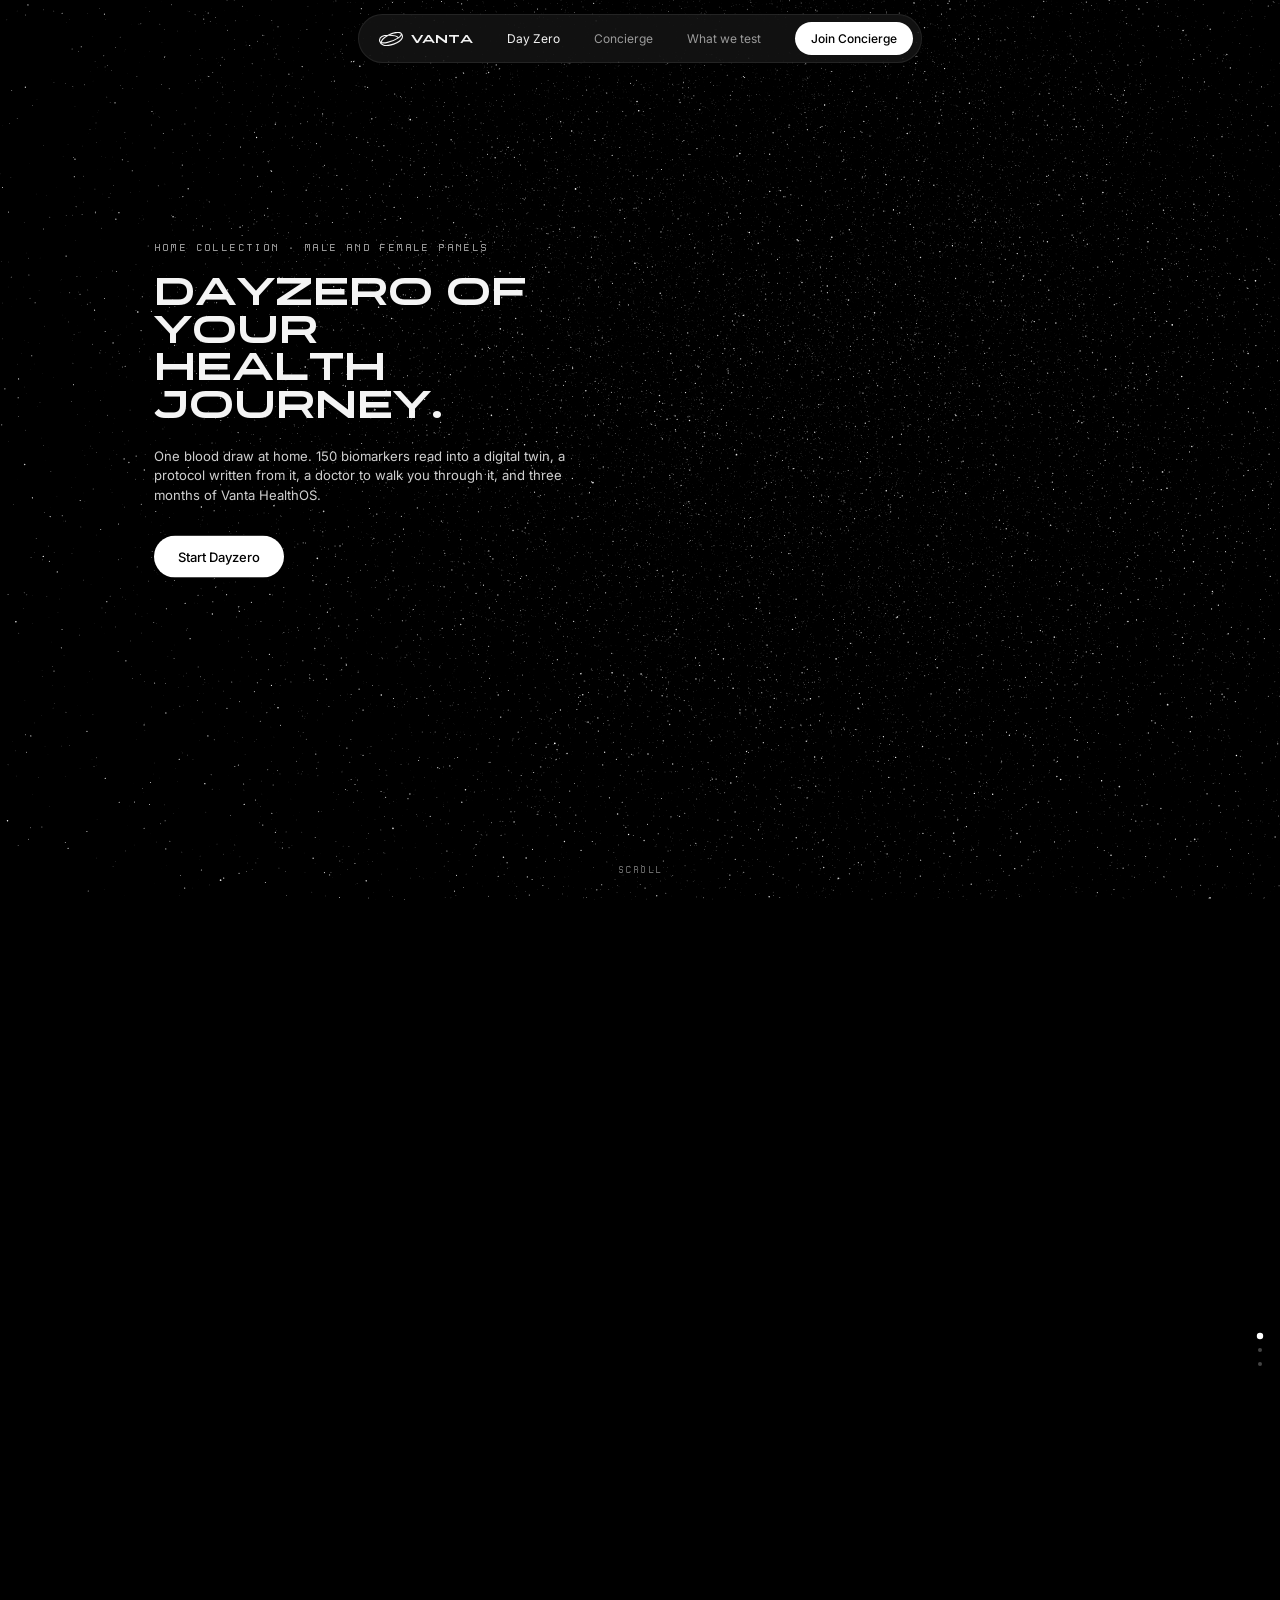
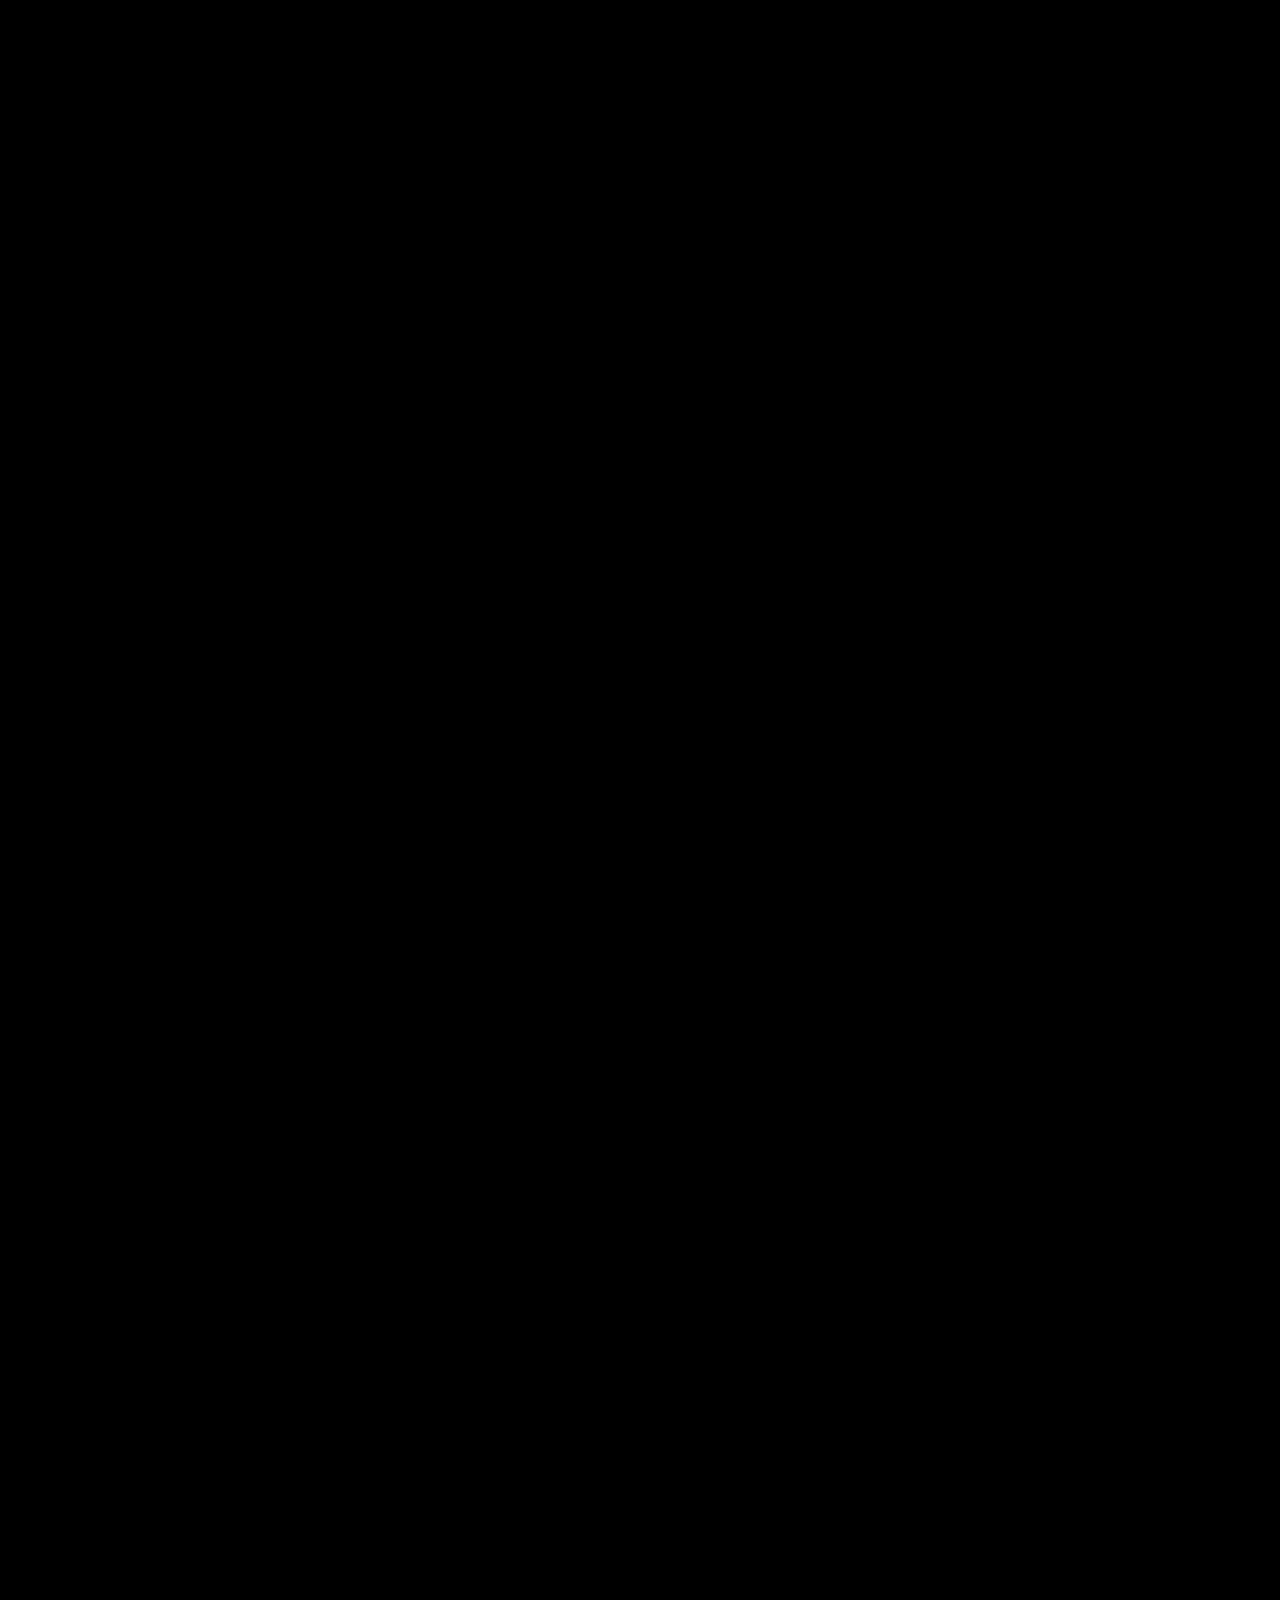
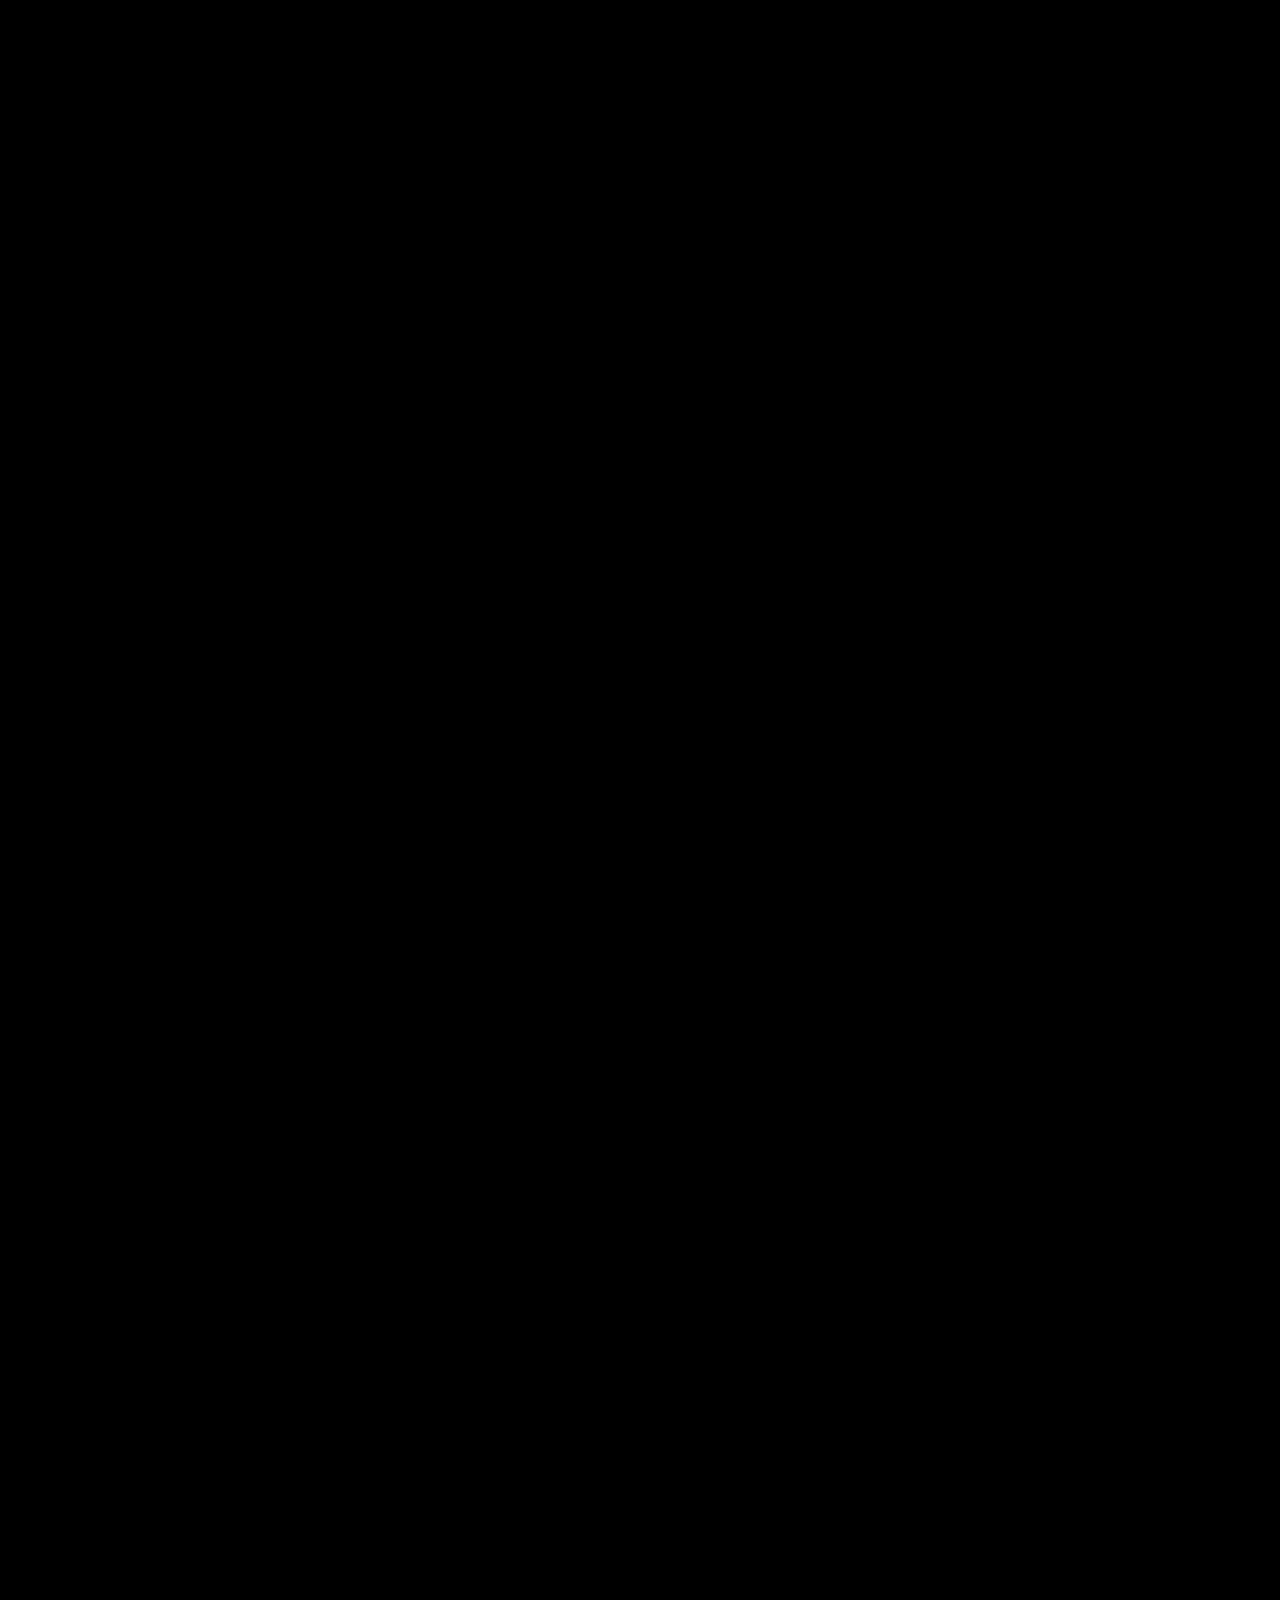
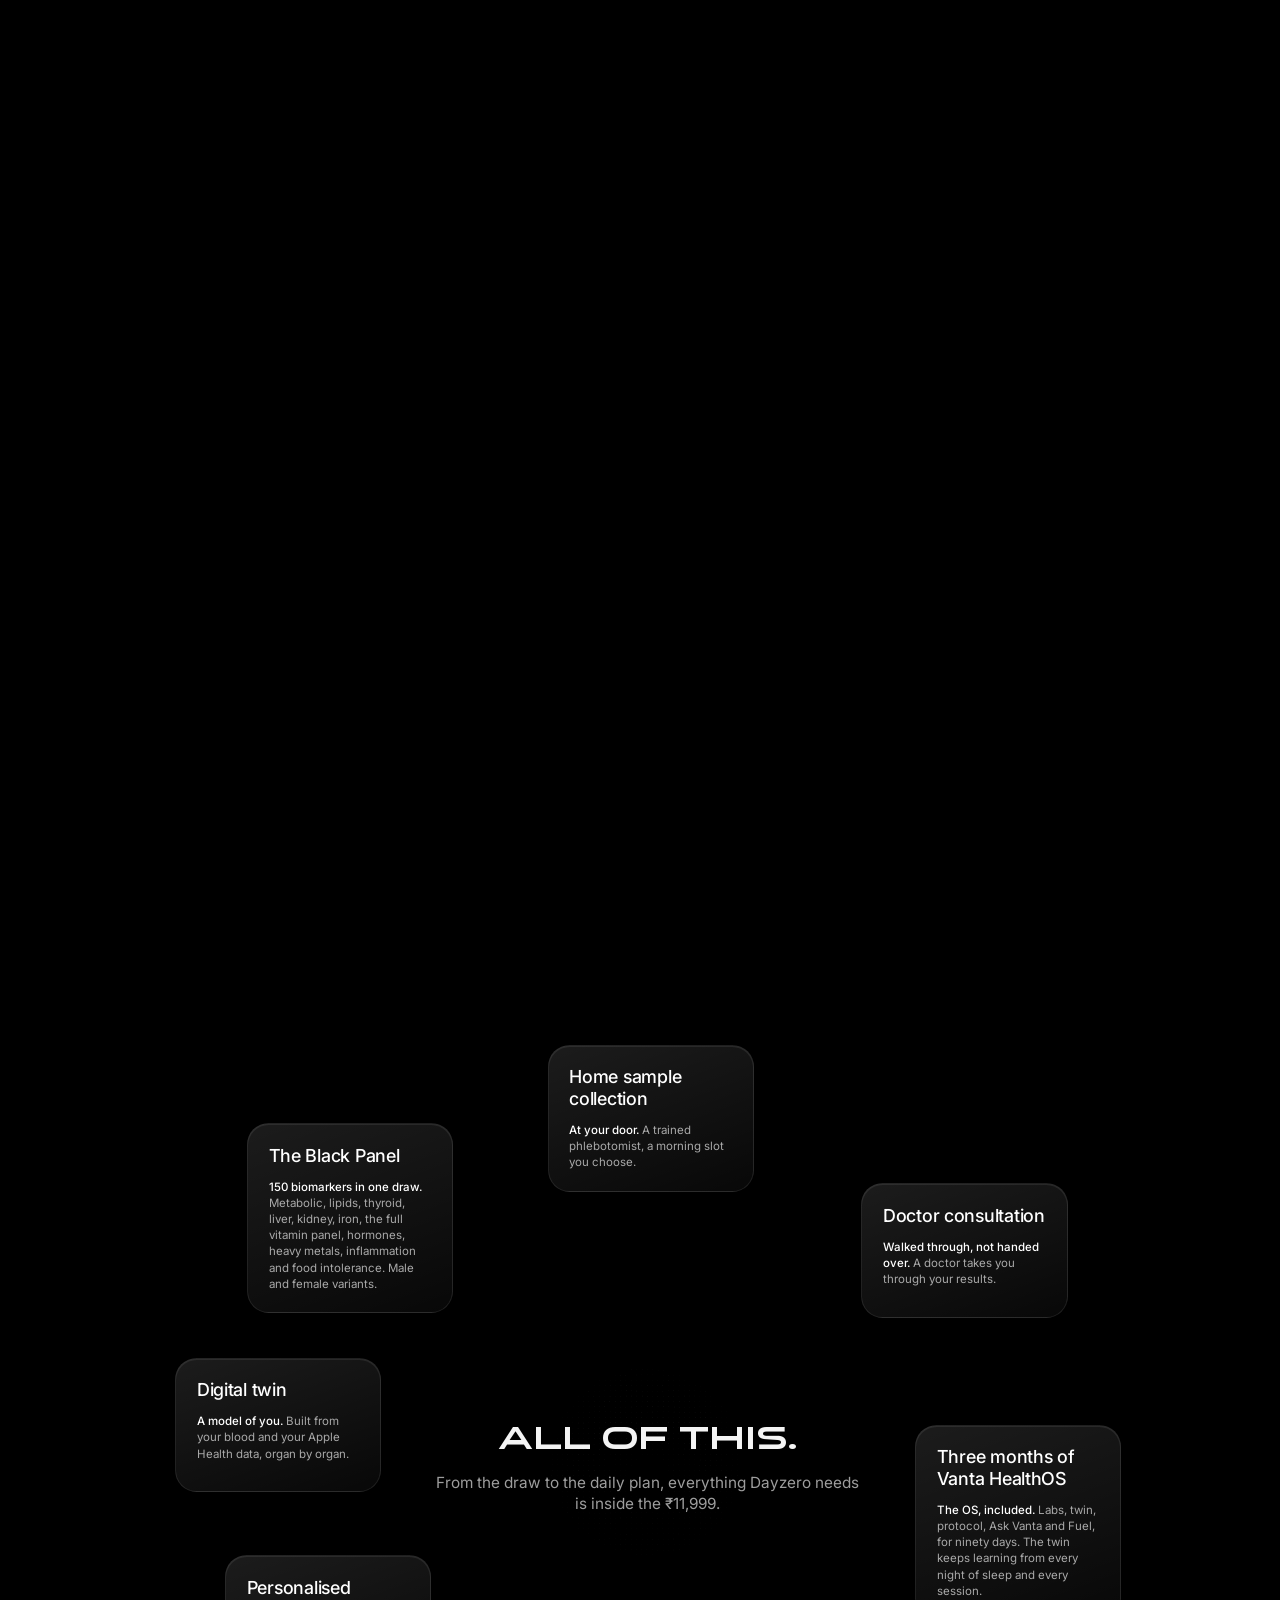
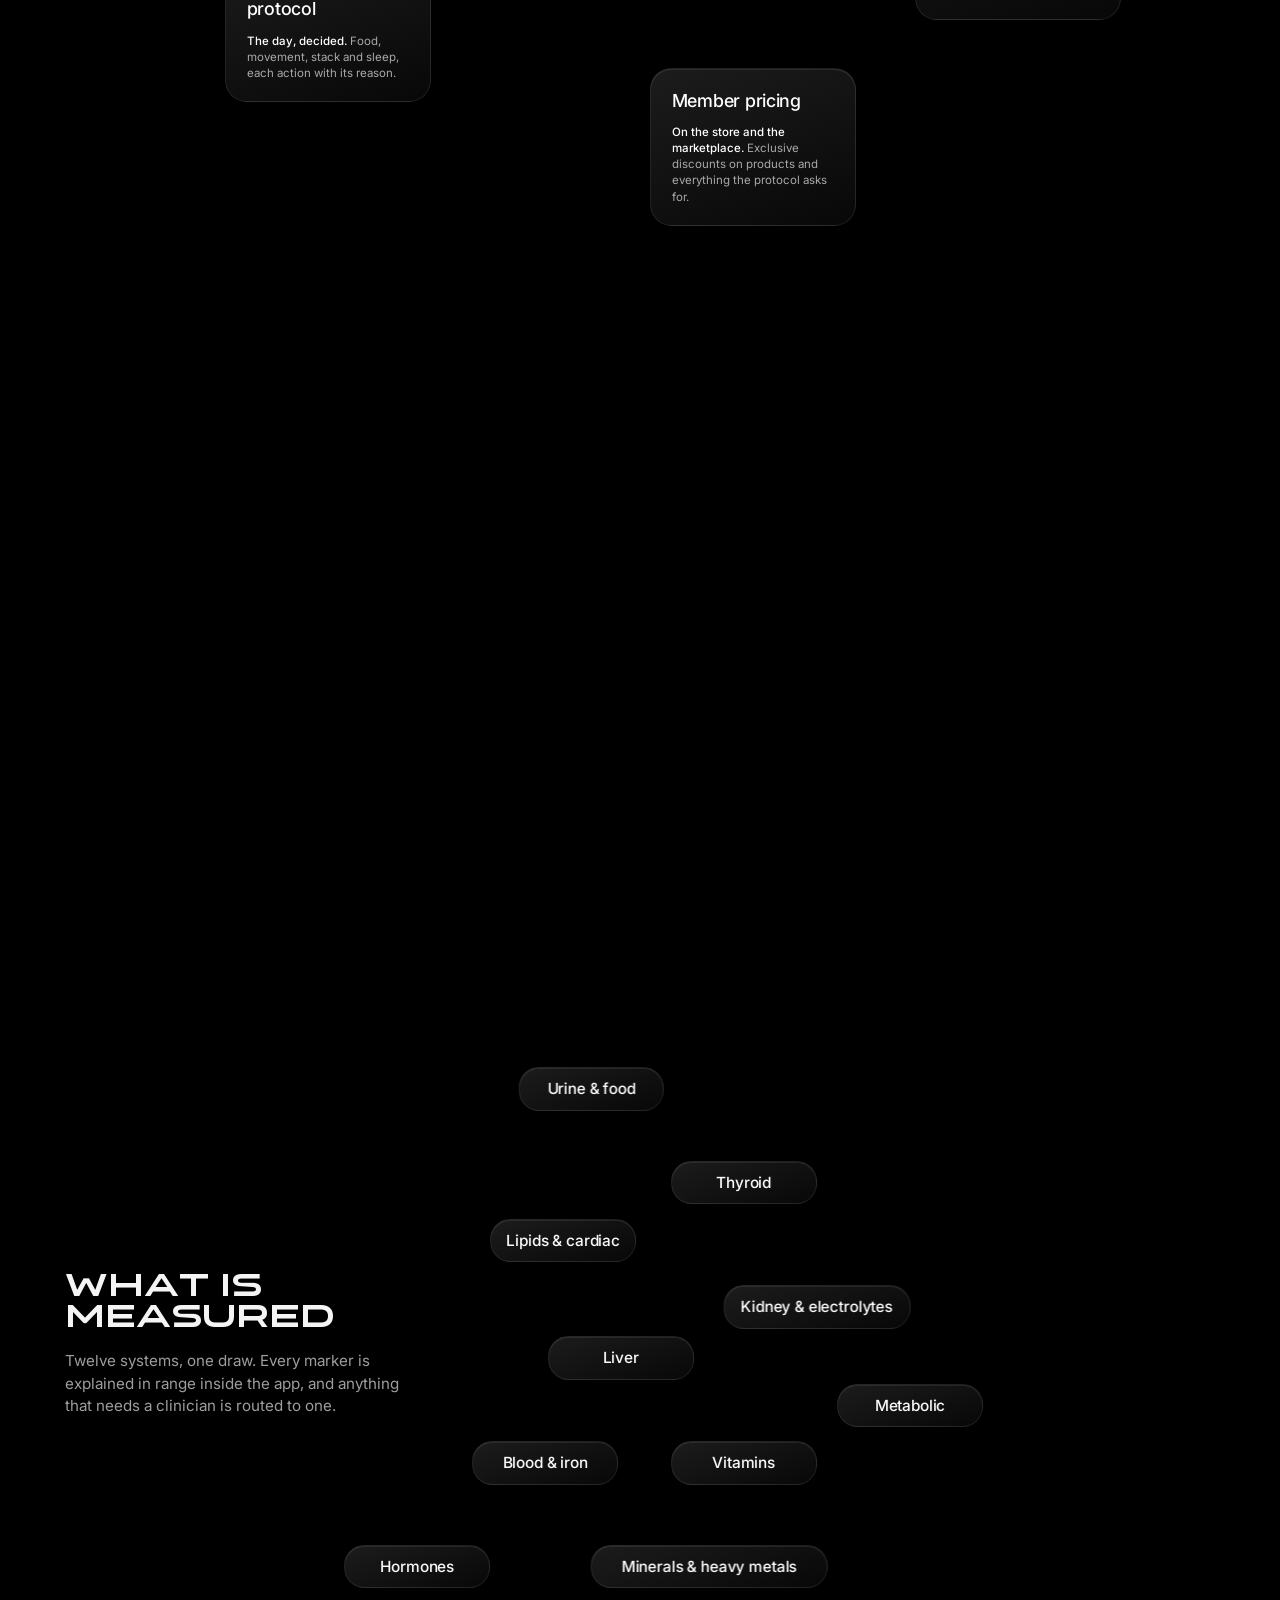
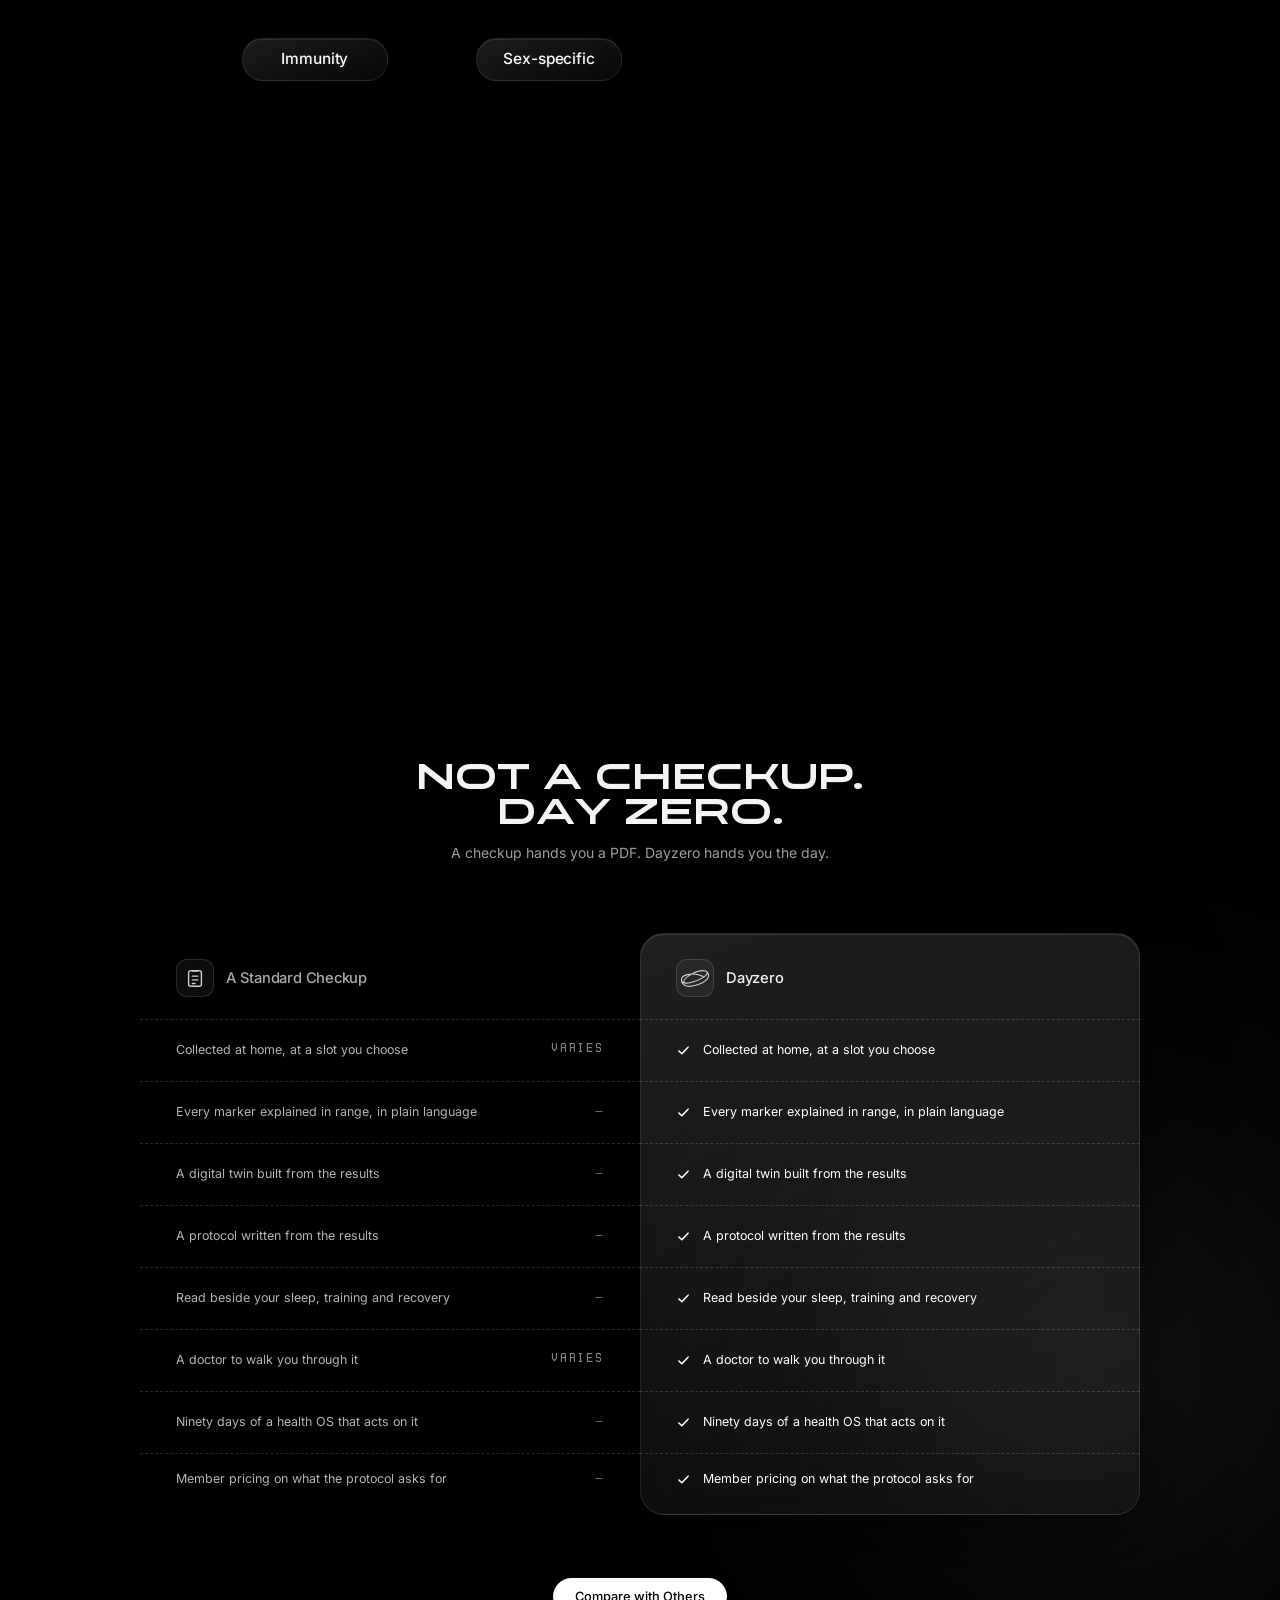
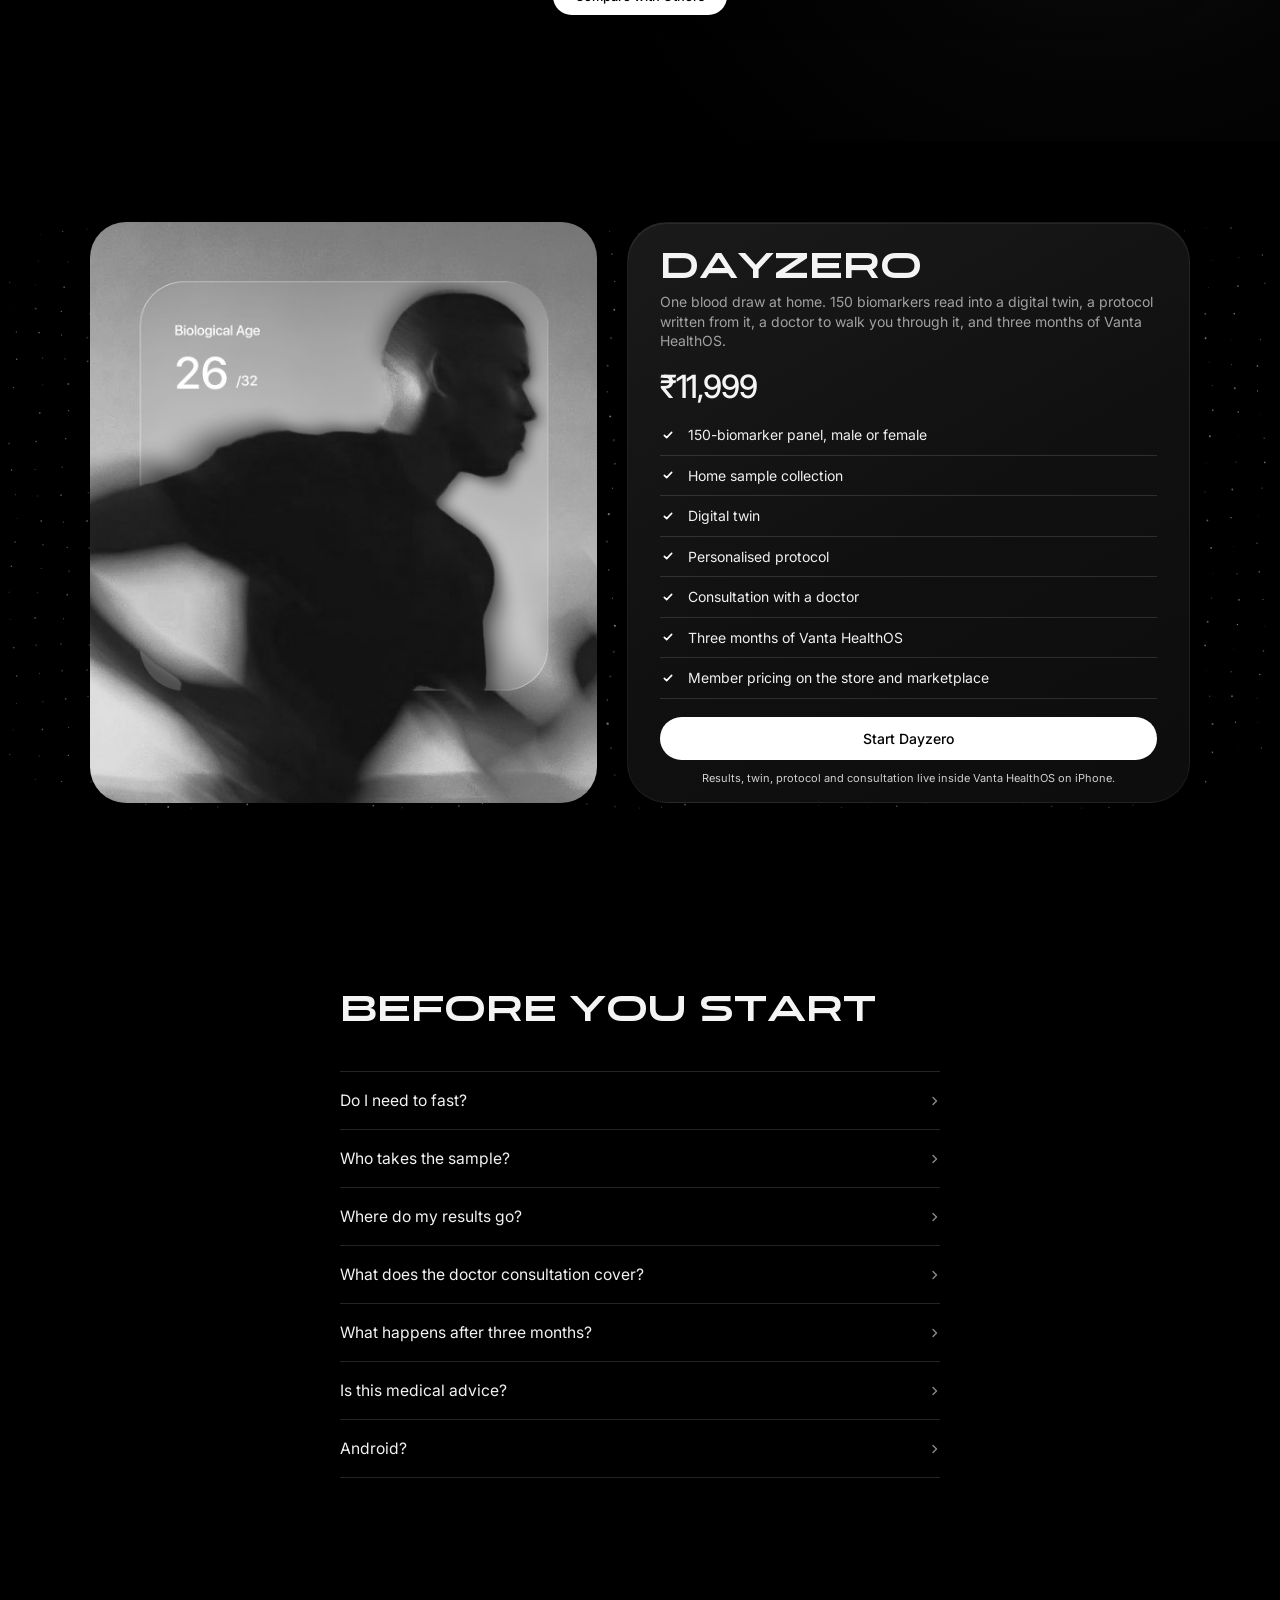
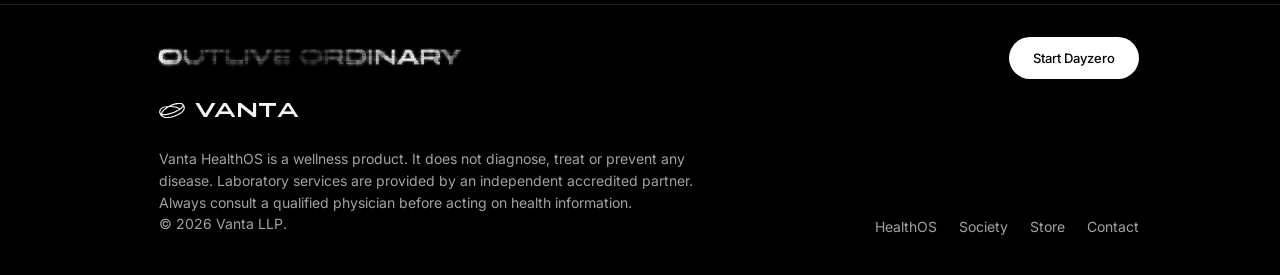
==== index.html @ 408fb089 "Home page on phones: bigger centred scroll scenes, dark titanium phone with black glass border and s" ====
<!doctype html>
<html lang="en">
<head>
<meta charset="utf-8">
<meta name="viewport" content="width=device-width, initial-scale=1">
<title>Vanta — Dayzero</title>
<link rel="icon" type="image/svg+xml" href="data:image/svg+xml,%3Csvg%20xmlns%3D%22http%3A%2F%2Fwww.w3.org%2F2000%2Fsvg%22%20viewBox%3D%22-22%20-30%20279%20199%22%3E%3Crect%20x%3D%22-22%22%20y%3D%22-30%22%20width%3D%22279%22%20height%3D%22199%22%20rx%3D%2244%22%20fill%3D%22%23000%22%2F%3E%3Cpath%20d%3D%22M23.0542%20105.334C18.6114%2086.1446%2048.7118%2055.2447%2088.8616%2032.509M88.8616%2032.509C121.009%2014.305%20159.598%201.33501%20192.058%203.80086C202.579%204.60013%20209.954%207.0905%20214.43%2010.7805M4.97778%2090.5973C3.82068%2087.4789%203.3192%2083.892%203.55781%2079.8009C5.51978%2046.1618%2045.9247%2033.3757%2088.8616%2032.509M88.8616%2032.509C133.384%2031.6103%20180.629%2043.5278%20190.558%2058.3013M190.558%2058.3013C136.096%2095.4481%2019.426%20129.536%204.97778%2090.5973M190.558%2058.3013C216.034%2040.9254%20225.963%2022.4709%20215.794%2012.0328M4.97778%2090.5973C4.09975%2086.8489%203.65103%2083.198%203.55781%2079.8009M4.97778%2090.5973C11.9381%20120.312%2045.8761%20156.155%20143.554%20120.28C251.289%2080.7123%20237.281%2032.4789%20215.794%2012.0328M214.43%2010.7805C214.919%2011.1838%20215.374%2011.6014%20215.794%2012.0328M214.43%2010.7805C214.887%2011.1854%20215.342%2011.603%20215.794%2012.0328%22%20fill%3D%22none%22%20stroke%3D%22%23fff%22%20stroke-width%3D%2211%22%2F%3E%3C%2Fsvg%3E">
<link rel="preconnect" href="https://fonts.googleapis.com">
<link href="https://fonts.googleapis.com/css2?family=Inter:wght@300;400;500;600&display=swap" rel="stylesheet">
<style>
  /* brand typography (brand deck 7.7): Aeonik is the primary system sans (about 80% of text; Regular for body, Medium for highlight),
     Aoi Mono for small data labels (under 15%), Organetto Ext Bold for display statements (under 10%) */
  @font-face { font-family: "Aeonik"; src: url("assets/fonts/Aeonik-Regular.woff2") format("woff2"), url("assets/fonts/Aeonik-Regular.otf") format("opentype"); font-weight: 400; font-display: swap; }
  @font-face { font-family: "Aeonik"; src: url("assets/fonts/Aeonik-Medium.woff2") format("woff2"), url("assets/fonts/Aeonik-Medium.otf") format("opentype"); font-weight: 500; font-display: swap; }
  @font-face { font-family: "Aoi Mono"; src: url("assets/fonts/AoiMono-Compact.woff2") format("woff2"), url("assets/fonts/AoiMono-Compact.otf") format("opentype"); font-weight: 400; font-display: swap; }
  @font-face { font-family: "Organetto"; src: url("assets/fonts/Organetto-ExtBold.woff2") format("woff2"), url("assets/fonts/Organetto-ExtBold.otf") format("opentype"); font-weight: 700; font-display: swap; }
  :root {
    --sans: "Aeonik", "Inter", system-ui, -apple-system, "Segoe UI", sans-serif;
    --mono: "Aoi Mono", ui-monospace, "SFMono-Regular", Menlo, monospace;
    --display: "Organetto", "Aeonik", "Inter", system-ui, sans-serif;
    --bg: #000; --fg: #f4f4f4; --muted: #9b9b9b; --faint: #6d6d6d;
    /* px per source pixel of the layout image (744 wide). Limited by both width and height. */
    --k: min(calc(100vw / 744 * 0.95), calc(100vh / 560));
  }
  * { box-sizing: border-box; margin: 0; padding: 0; }
  html { background: var(--bg); }
  body { background: var(--bg); color: var(--fg); font-family: var(--sans); font-synthesis: none;
    -webkit-font-smoothing: antialiased; overflow-x: hidden; }

  /* ---------- nav ---------- */
  nav { position: fixed; top: 14px; left: 50%; transform: translateX(-50%); z-index: 50; display: flex; align-items: center;
    gap: clamp(14px, 3vw, 34px); padding: 7px 8px 7px 20px; border-radius: 999px; background: rgba(24,24,24,.72);
    border: 1px solid rgba(255,255,255,.08); backdrop-filter: blur(14px); -webkit-backdrop-filter: blur(14px); font-size: 12px; }
  nav .logo { display: flex; align-items: center; gap: 8px; font-family: var(--display); letter-spacing: 0; font-weight: 700; font-size: 12px; text-transform: uppercase; color: var(--fg); text-decoration: none; }
  nav a { white-space: nowrap; color: var(--muted); text-decoration: none; transition: color .2s; }
  nav a:hover, nav a.on { color: var(--fg); }
  nav .join { background: #fff; color: #000; padding: 9px 16px; border-radius: 999px; font-weight: 500; }
  nav .join:hover { color: #000; background: #ddd; }
  @media (max-width: 560px) { nav .opt { display: none; } }

  /* ---------- hero ---------- */
  #hero { position: relative; height: 100vh; height: 100dvh; min-height: 560px; overflow: hidden; }
  #dots { position: absolute; inset: 0; width: 100%; height: 100%; display: block; }
  .hero-copy { position: absolute; left: clamp(20px, 12vw, 190px); top: 50%; transform: translateY(-62%); z-index: 2; max-width: min(520px, 86vw); }
  .mono, .eyebrow, .tag, .scroll-hint, .it .st { font-family: var(--mono); font-weight: 400; letter-spacing: .14em; text-transform: uppercase; }
  .eyebrow { font-size: 10px; color: var(--muted); }
  h1 { margin-top: 18px; font-size: clamp(2.3rem, 4.6vw, 4.2rem); font-weight: 500; letter-spacing: -0.035em; line-height: 1; }
  .lede { margin-top: 22px; font-size: clamp(.82rem, 1vw, .95rem); line-height: 1.5; color: #cfcfcf; max-width: 440px; }
  .btn { display: inline-block; margin-top: 30px; padding: 13px 24px; border-radius: 999px; background: #fff; color: #000;
    font-size: 13px; font-weight: 500; text-decoration: none; transition: transform .2s, background .2s; }
  .btn:hover { background: #ddd; transform: translateY(-1px); }
  .hero-copy > * { opacity: 0; transform: translateY(14px); animation: rise 1s cubic-bezier(.2,.7,.2,1) forwards; }
  .hero-copy > :nth-child(1) { animation-delay: .5s; } .hero-copy > :nth-child(2) { animation-delay: .65s; }
  .hero-copy > :nth-child(3) { animation-delay: .85s; } .hero-copy > :nth-child(4) { animation-delay: 1s; }
  @keyframes rise { to { opacity: 1; transform: none; } }
  .scroll-hint { position: absolute; left: 50%; bottom: 22px; transform: translateX(-50%); font-size: 9px; color: var(--faint); z-index: 2; }

  /* ---------- pinned steps ---------- */
  #steps { position: relative; height: 520vh; }
  .stage { position: sticky; top: 0; height: 100vh; height: 100dvh; overflow: hidden; }

  #cam3d { position: absolute; inset: 0; z-index: 2; pointer-events: none; }
  #veinlines { position: absolute; display: none; z-index: 1; pointer-events: none; will-change: transform, opacity; filter: drop-shadow(0 0 2px rgba(255,255,255,.55)); }
  #phone { position: absolute; display: none; z-index: 2; transform-style: preserve-3d; will-change: transform; }
  #phone > div { position: absolute; inset: 0; border-radius: var(--pr, 18px); }
  #phone .ph-slice { background: linear-gradient(100deg, #1d1f22 0%, #34373b 14%, #4a4d52 28%, #2b2d31 46%, #3d4045 62%, #232529 80%, #1a1b1e 100%); }                  /* smooth dark aluminium, no grain */
  /* the front: a smooth dark-titanium frame with a thin bright edge line, a black glass border, then the screen (the same app screen as before) */
  #phone .ph-front { padding: var(--fr, 2px); background: linear-gradient(140deg, #4a4d52 0%, #1d1e21 34%, #2f3135 62%, #131416 100%); box-shadow: inset 0 0 0 1px rgba(205,209,215,.5), 0 0 0 1px rgba(10,11,12,.95); }
  #phone .ph-scr { position: absolute; inset: var(--fr, 2px); border-radius: calc(var(--pr, 18px) - var(--fr, 2px)); background: #000; box-shadow: inset 0 0 0 1px rgba(255,255,255,.06); overflow: hidden; }
  #phone .ph-img { position: absolute; inset: var(--bz, 2px); border-radius: calc(var(--pr, 18px) - var(--fr, 2px) - var(--bz, 2px)); overflow: hidden; }
  #phone .ph-img img { position: absolute; display: block; width: 104.65%; height: 101.42%; left: -2.325%; top: -0.71%; max-width: none; }
  #phone .ph-scr::after { content: ""; position: absolute; inset: 0; border-radius: inherit; background: linear-gradient(112deg, rgba(255,255,255,0) 30%, rgba(255,255,255,.06) 46%, rgba(255,255,255,0) 60%); pointer-events: none; }
  #phone .ph-btn { inset: auto; width: 1.7%; background: linear-gradient(90deg, #17181a, #4a4d52 55%, #202225); border-radius: 2px; }
  #phone .ph-back { background: radial-gradient(circle at 30% 18%, #3b3e43, #1f2124 58%, #141517); box-shadow: inset 0 0 0 2px #4a4d52, inset 0 0 26px rgba(0,0,0,.35); }
  #phone .ph-back::after { content: ""; position: absolute; left: 9%; top: 5%; width: 36%; height: 17%; border-radius: 22%; background: radial-gradient(circle at 30% 30%, #26282c, #0b0c0d 72%); box-shadow: inset 0 0 0 2px #3a3d42, 0 0 0 1px #17181a; }
  #scene, #scene2 { -webkit-mask-image: linear-gradient(to bottom, #000 74%, transparent 97%), linear-gradient(to right, transparent 0, #000 9%, #000 91%, transparent 100%); -webkit-mask-composite: source-in;
    mask-image: linear-gradient(to bottom, #000 74%, transparent 97%), linear-gradient(to right, transparent 0, #000 9%, #000 91%, transparent 100%); mask-composite: intersect; }
  #scene2 { position: absolute; inset: 0; width: 100%; height: 100%; display: block; z-index: 2; pointer-events: none; }
  #scene { position: absolute; inset: 0; width: 100%; height: 100%; display: block; }

  .step { position: absolute; z-index: 3; max-width: min(400px, 86vw); opacity: 0; will-change: transform, opacity; }
  .step .tag { font-size: 10px; color: var(--faint); letter-spacing: .02em; }
  .step h2 { margin-top: 8px; font-size: clamp(1.25rem, 1.9vw, 1.7rem); font-weight: 500; letter-spacing: -0.02em; line-height: 1.15; }
  .step p { margin-top: 12px; font-size: clamp(.75rem, .9vw, .86rem); line-height: 1.55; color: #bdbdbd; }
  #s1 { left: clamp(20px, 12vw, 190px); top: 16vh; }
  #s2 { left: 50%; top: 44vh; }
  #s3 { left: clamp(20px, 12vw, 190px); top: 38vh; }

  .progress { position: absolute; right: 18px; top: 50%; transform: translateY(-50%); display: flex; flex-direction: column; gap: 10px; z-index: 5; }
  .progress i { width: 4px; height: 4px; border-radius: 50%; background: #444; transition: background .3s, transform .3s; }
  .progress i.on { background: #fff; transform: scale(1.6); }

  @media (max-width: 760px) {
    #s1, #s2, #s3 { left: 20px; right: 20px; top: 11vh; max-width: none; }
    .hero-copy { top: 44%; }
  }


  @media (prefers-reduced-motion: reduce) { .hero-copy > * { animation-duration: .01s; animation-delay: 0s; } }
  /* ---------- "All of this." ring ---------- */
  #all { position: relative; background: #000; padding: 6vh 0 10vh; overflow: hidden; }
  .ring { position: relative; width: min(100%, 1716px); margin: 0 auto; aspect-ratio: 1716 / 1366; container-type: inline-size; }
  .ring canvas { position: absolute; inset: 0; width: 100%; height: 100%; opacity: 0; transition: opacity 1.6s ease; }
  .ring.in canvas { opacity: 1; }
  .ring-head { position: absolute; left: 50.6%; top: 51.2%; transform: translate(-50%, -50%); width: 42cqw; text-align: center; z-index: 2; }
  .ring-head h2 { font-size: max(2.2rem, 3.6cqw); font-weight: 500; letter-spacing: -0.03em; line-height: 1.05; }
  .ring-head p { margin: 1.4cqw auto 0; max-width: 28em; font-size: max(.95rem, 1.2cqw); line-height: 1.4; color: #9d9d9d; }
  .card { position: absolute; z-index: 2; left: var(--x); top: var(--y); width: 16.1cqw; min-height: var(--h);
    padding: 1.6cqw; border-radius: 1.7cqw; border: 1px solid rgba(255,255,255,.09);
    background: linear-gradient(160deg, rgba(255,255,255,.11), rgba(255,255,255,.03));
    backdrop-filter: blur(18px) saturate(1.1); -webkit-backdrop-filter: blur(18px) saturate(1.1);
    box-shadow: 0 1.2cqw 3cqw rgba(0,0,0,.45), inset 0 1px 0 rgba(255,255,255,.08);
    opacity: 0; transform: translateY(26px) scale(.98); transition: opacity .9s ease, transform 1s cubic-bezier(.2,.7,.2,1); }
  .ring.in .card { opacity: 1; transform: none; transition-delay: calc(var(--i) * 110ms + 250ms); }
  .card h3 { font-size: max(15px, 1.4cqw); font-weight: 500; letter-spacing: -0.015em; line-height: 1.2; color: #fff; }
  .card p { margin-top: 1cqw; font-size: max(11.5px, .87cqw); line-height: 1.4; color: #a9a9a9; }
  .card p b { font-weight: 500; color: #fff; }
  @media (max-width: 1099px) {
    .ring { aspect-ratio: auto; padding: 8px 20px 0; display: flex; flex-direction: column; gap: 14px; container-type: normal; }
    .ring-head { position: relative; left: auto; top: auto; transform: none; width: auto; padding: 30vw 0 24vw; }
    .ring-head h2 { font-size: 2.6rem; } .ring-head p { font-size: 1rem; margin-top: 16px; }
    .card { position: relative; left: auto; top: auto; width: auto; min-height: 0; padding: 20px; border-radius: 20px; }
    .card h3 { font-size: 1.1rem; } .card p { font-size: .9rem; margin-top: 10px; }
  }
  /* ---------- "What is measured" ---------- */
  #measure { position: relative; background: #000; padding: 6vh 0 10vh; overflow: hidden; }
  .measure .m-head { position: absolute; left: 5.1%; top: 46.9%; transform: translateY(-50%); width: 28.4cqw; z-index: 2; }
  .m-head h2 { font-size: max(2.2rem, 4.2cqw); font-weight: 500; letter-spacing: -0.035em; line-height: 1.02; }
  .m-head p { margin-top: 1.4cqw; font-size: max(.95rem, 1.05cqw); line-height: 1.45; color: #9d9d9d; }
  .pills { display: contents; }
  .pill { --ease: cubic-bezier(.22, .8, .24, 1); position: absolute; left: var(--x); top: calc(var(--y) - 1.5cqw); transform: translateX(-50%);
    width: var(--pw); min-height: 3cqw; z-index: 2; display: flex; flex-direction: column; align-items: center; padding: .85cqw 1.2cqw;
    border: 1px solid rgba(255,255,255,.09); border-radius: 1.6cqw; color: #fff; font: inherit; text-align: center; cursor: pointer;
    background: linear-gradient(160deg, rgba(255,255,255,.11), rgba(255,255,255,.03));          /* frosted glass, same as the cards in "All of this." */
    -webkit-backdrop-filter: blur(9px); backdrop-filter: blur(9px); will-change: translate, width;
    box-shadow: 0 1.2cqw 3cqw rgba(0,0,0,.45), inset 0 1px 0 rgba(255,255,255,.08);
    transition: width .18s var(--ease), background .15s ease, box-shadow .18s ease; }
  .pill .t { font-size: max(13px, 1.2cqw); font-weight: 500; letter-spacing: -0.01em; line-height: 1.3; white-space: nowrap; }
  .pill .d { display: grid; grid-template-rows: 0fr; width: 0; min-width: 100%; transition: grid-template-rows .18s var(--ease); }
  .pill .d > span { overflow: hidden; min-height: 0; opacity: 0; font-size: max(11px, .78cqw); line-height: 1.45; color: #a9a9a9; transition: opacity .1s ease; }
  .pill .d > span > i { display: block; font-style: normal; padding: .7cqw 0 .55cqw; }
  .pill { animation: pillfloat var(--fd, 7s) ease-in-out var(--fl, 0s) infinite alternate; }
  .pill:nth-child(4n+1) { --fd: 7.2s; --fl: -1s; } .pill:nth-child(4n+2) { --fd: 8.6s; --fl: -3.4s; }
  .pill:nth-child(4n+3) { --fd: 6.4s; --fl: -5s; }  .pill:nth-child(4n) { --fd: 9.4s; --fl: -2.2s; }
  @keyframes pillfloat { 0% { translate: 0 0; } 33% { translate: .35cqw -.6cqw; } 66% { translate: -.3cqw .3cqw; } 100% { translate: .15cqw -.4cqw; } }
  .pill.open, .pill:focus-visible, .pill:hover { animation-play-state: paused; }   /* hold still while you read it */
  @media (prefers-reduced-motion: reduce) { .pill { animation: none; } }
  .pill:focus-visible { outline: 2px solid rgba(255,255,255,.6); outline-offset: 3px; }
  .pill.open, .pill:focus-visible { width: var(--cw); z-index: 6; background: linear-gradient(160deg, rgba(255,255,255,.15), rgba(255,255,255,.05)); box-shadow: 0 1.4cqw 3.4cqw rgba(0,0,0,.55), inset 0 1px 0 rgba(255,255,255,.1); }
  .pill.open .d, .pill:focus-visible .d { grid-template-rows: 1fr; }
  .pill.open .d > span, .pill:focus-visible .d > span { opacity: 1; transition-delay: 0s; }
  @media (max-width: 1099px) {
    .measure .m-head { position: relative; left: auto; top: auto; transform: none; width: auto; padding: 26vw 0 12vw; }
    .m-head h2 { font-size: 2.6rem; } .m-head p { font-size: 1rem; margin-top: 16px; }
    .pills { display: flex; flex-wrap: wrap; gap: 10px; position: relative; z-index: 2; }
    .pill { position: relative; left: auto; top: auto; transform: none; width: auto; max-width: 100%; min-height: 0; padding: 12px 18px; border-radius: 24px; }
    .pill .t { font-size: .95rem; } .pill .d > span { font-size: .85rem; } .pill .d > span > i { padding: 8px 0 2px; }
    .pill.open, .pill:focus-visible { width: 100%; }
  }
  /* ---------- Comparison ---------- */
  #compare { position: relative; background: #000; padding: 16vh 20px 14vh; overflow: hidden; }
  #compare::before { content: ""; position: absolute; left: 50%; top: 52%; width: min(1100px, 140vw); aspect-ratio: 1; transform: translate(-8%, -35%);
    background: radial-gradient(closest-side, rgba(255,255,255,.075), rgba(255,255,255,.02) 55%, transparent); pointer-events: none; }
  .cmp-head { position: relative; text-align: center; max-width: 760px; margin: 0 auto; }
  .cmp-head h2 { font-size: clamp(1.8rem, 3.4vw, 2.8rem); font-weight: 500; letter-spacing: -0.03em; line-height: 1; }
  .cmp-head p { margin-top: 14px; font-size: clamp(.85rem, 1vw, .95rem); color: #9d9d9d; }

  .cmp { position: relative; max-width: 1000px; margin: clamp(40px, 8vh, 80px) auto 0; display: grid; grid-template-columns: 1fr 1fr; }
  .cmp-bg { position: absolute; top: 0; bottom: 0; right: 0; width: 50%; border-radius: 24px; border: 1px solid rgba(255,255,255,.1);
    background: linear-gradient(160deg, rgba(255,255,255,.12), rgba(255,255,255,.035));          /* frosted glass, same as the cards in "All of this." */
    -webkit-backdrop-filter: blur(18px) saturate(1.1); backdrop-filter: blur(18px) saturate(1.1);
    box-shadow: 0 30px 80px rgba(0,0,0,.5), inset 0 1px 0 rgba(255,255,255,.1); }
  .cmp > .hd, .cmp > .it { position: relative; z-index: 1; padding-left: clamp(18px, 3vw, 36px); padding-right: clamp(18px, 3vw, 36px); }
  .hd { display: flex; align-items: center; gap: 12px; padding-top: 26px; padding-bottom: 22px; }
  .hd .ic { width: 38px; height: 38px; border-radius: 11px; display: grid; place-items: center; flex: none; border: 1px solid rgba(255,255,255,.12); background: rgba(255,255,255,.05); color: #cfcfcf; }
  .hd h3 { font-size: clamp(.92rem, 1.15vw, 1.02rem); font-weight: 500; letter-spacing: -0.015em; }
  .hd.l h3 { color: #a9a9a9; }
  .it { display: flex; align-items: center; min-height: 62px; padding-top: 14px; padding-bottom: 14px; border-top: 1px dashed rgba(255,255,255,.15);
    font-size: clamp(.78rem, .88vw, .86rem); line-height: 1.35; }
  .it.l { justify-content: space-between; gap: 20px; color: #b3b3b3; }
  .it.l .st { color: #868686; white-space: nowrap; font-size: .92em; }
  .it.r { gap: 12px; color: #fff; }
  .it.r svg { flex: none; width: 15px; height: 15px; color: #fff; }
  .it.r .sm { display: none; font-style: normal; }
  .cmp > .it:last-child, .cmp > .it:nth-last-child(2) { padding-bottom: 24px; }

  .cmp-cta { position: relative; text-align: center; margin-top: clamp(40px, 7vh, 64px); }
  .cmp-cta .btn { margin-top: 0; padding: 11px 22px; font-size: .8rem; }

  /* reveal as you arrive */
  .cmp .hd, .cmp .it { opacity: 0; transform: translateY(16px); transition: opacity .8s ease, transform .9s cubic-bezier(.2,.7,.2,1); transition-delay: calc(var(--i, 0) * 70ms); }
  .cmp .cmp-bg { opacity: 0; transform: translateY(24px) scale(.985); transition: opacity 1s ease, transform 1.1s cubic-bezier(.2,.7,.2,1); }
  .cmp.in .hd, .cmp.in .it, .cmp.in .cmp-bg { opacity: 1; transform: none; }
  .cmp .it:hover { background: rgba(255,255,255,.02); }
  @media (prefers-reduced-motion: reduce) { .cmp .hd, .cmp .it, .cmp .cmp-bg { transition: none; opacity: 1; transform: none; } }

  @media (max-width: 860px) {
    .cmp { grid-template-columns: 1fr; }
    .cmp .l { display: none; }
    .cmp-bg { width: 100%; }
    .it { min-height: 0; }
    .it.r { flex-wrap: wrap; row-gap: 4px; }
    .it.r > span:not(.sm) { flex: 1; min-width: 0; }
    .it.r .sm { display: block; flex-basis: 100%; padding-left: 27px; font-size: .74rem; color: #8c8c8c; }
    .cmp > .it:nth-last-child(2) { padding-bottom: 18px; }
  }

  /* ---------- Price ---------- */
  #price { position: relative; background: #000; display: grid; place-items: center; padding: 18vh clamp(16px, 5vw, 70px); overflow: hidden; }
  #pricedots { position: absolute; inset: 0; width: 100%; height: 100%; display: block; pointer-events: none; }
  .pv { position: relative; z-index: 1; width: min(1204px, 100%); display: grid; grid-template-columns: minmax(0, 556fr) minmax(0, 618fr); gap: clamp(14px, 2.5vw, 30px); align-items: stretch; }
  .pv-photo { position: relative; border-radius: clamp(22px, 2.9vw, 36px); overflow: hidden; background: #111; min-height: 420px; }
  .pv-photo img { position: absolute; inset: 0; width: 100%; height: 100%; object-fit: cover; display: block; }
  .pv-info { border-radius: clamp(24px, 3.2vw, 40px); padding: clamp(26px, 3.6vw, 44px) clamp(22px, 3.6vw, 46px) clamp(18px, 2vw, 24px); border: 1px solid rgba(255,255,255,.06);
    background: linear-gradient(150deg, #1a1a1a, #101010 55%, #0d0d0d); box-shadow: inset 0 1px 0 rgba(255,255,255,.07), 0 30px 70px rgba(0,0,0,.5); display: flex; flex-direction: column; }
  .pv-info h2 { font-size: clamp(2.2rem, 3.6vw, 3rem); font-weight: 500; letter-spacing: -0.035em; line-height: 1.05; }
  .pv-sub { margin-top: 10px; font-size: clamp(.78rem, .95vw, .9rem); line-height: 1.4; color: #a1a1a1; }
  .pv-price { margin-top: clamp(26px, 3.4vw, 40px); font-size: clamp(2rem, 3vw, 2.45rem); font-weight: 500; letter-spacing: -0.035em; line-height: 1; }
  .pv-list { list-style: none; margin: clamp(14px, 2vw, 22px) 0 0; }
  .pv-list li { display: flex; align-items: center; gap: 14px; padding: clamp(11px, 1.5vw, 15px) 0; font-size: clamp(.8rem, .98vw, .92rem); color: #f1f1f1; border-bottom: 1px solid rgba(255,255,255,.13); }
  .pv-list li:last-child { border-bottom: 1px solid rgba(255,255,255,.13); }
  .pv-list svg { flex: none; width: 12px; height: 12px; color: #fff; margin-left: 2px; }
  .pv-cta { display: block; width: 100%; margin-top: clamp(22px, 2.8vw, 30px); padding: 15px 20px; border-radius: 999px; background: #fff; color: #000; text-align: center; font-size: .86rem; font-weight: 500; text-decoration: none; transition: transform .2s, box-shadow .2s; }
  .pv-cta:hover { transform: translateY(-1px); box-shadow: 0 10px 30px rgba(255,255,255,.16); }
  .pv-note { margin-top: 14px; text-align: center; font-size: .66rem; line-height: 1.5; color: #d0d0d0; }
  @media (max-width: 860px) { .pv { grid-template-columns: 1fr; } .pv-photo { min-height: 0; aspect-ratio: 1 / 1.1; } }

  /* ---------- Before you start ---------- */
  #faq { background: #000; padding: 12vh 20px 14vh; }
  .faq-in { max-width: 600px; margin: 0 auto; }
  .faq-in h2 { font-size: clamp(2rem, 3.6vw, 2.9rem); font-weight: 500; letter-spacing: -0.035em; line-height: 1; margin-bottom: 44px; }
  .faq-in details { border-top: 1px solid rgba(255,255,255,.14); }
  .faq-in details:last-child { border-bottom: 1px solid rgba(255,255,255,.14); }
  .faq-in summary { list-style: none; cursor: pointer; display: flex; align-items: center; justify-content: space-between; gap: 20px; padding: 19px 0; font-size: .98rem; color: #f2f2f2; }
  .faq-in summary::-webkit-details-marker { display: none; }
  .faq-in summary svg { flex: none; width: 10px; height: 10px; color: #8a8a8a; transition: transform .3s ease; }
  .faq-in details[open] summary svg { transform: rotate(90deg); }
  .faq-in details p { padding: 0 34px 20px 0; font-size: .86rem; line-height: 1.6; color: #a4a4a4; }

  /* ---------- Footer ---------- */
  footer { padding: 0 clamp(20px, 11vw, 150px); background: #000; }
  .foot-logo { display: inline-flex; align-items: center; gap: 10px; font-family: var(--display); font-size: 1.35rem; font-weight: 700; letter-spacing: 0; text-transform: uppercase; margin: 22px 0 0 18px; }
  .foot-bot { display: flex; align-items: flex-end; justify-content: space-between; gap: 30px; flex-wrap: wrap; padding: 36px 0 80px 18px; }
  .legal { max-width: 440px; font-size: .62rem; line-height: 1.4; color: #bdbdbd; }
  .foot-links { display: flex; gap: 20px; flex-wrap: wrap; }
  .foot-links a { color: #bcbcbc; text-decoration: none; font-size: 1rem; transition: color .2s; } .foot-links a:hover { color: #fff; }
  @media (prefers-reduced-motion: reduce) { #outlive { transition: none; opacity: 1; } }

  /* display statements: Organetto Ext Bold (brand deck 7.7.1): uppercase, 0% tracking, 95 to 100% line spacing. The face is extended, so the sizes run smaller. */
  h1, .step h2, .ring-head h2, .m-head h2, .cmp-head h2, .pv-info h2, .faq-in h2 { font-family: var(--display); font-weight: 700; text-transform: uppercase; letter-spacing: 0; line-height: .98; }
  h1 { font-size: clamp(1.6rem, 3vw, 2.7rem); }
  .step h2 { font-size: clamp(.95rem, 1.3vw, 1.2rem); line-height: 1.05; }
  .ring-head h2, .m-head h2 { font-size: max(1.5rem, 2.5cqw); }
  .cmp-head h2 { font-size: clamp(1.25rem, 2.4vw, 1.95rem); }
  .pv-info h2 { font-size: clamp(1.5rem, 2.5vw, 2.05rem); }
  .faq-in h2 { font-size: clamp(1.3rem, 2.5vw, 1.95rem); }
  @media (max-width: 860px) { .ring-head h2, .m-head h2 { font-size: 1.7rem; } }

  /* ---------- closing statement: the words themselves are made of glowing dots ---------- */
  #closing { position: relative; background: #000; border-top: 1px solid rgba(255,255,255,.12); padding: 52px clamp(20px, 11vw, 150px) 16px calc(clamp(20px, 11vw, 150px) + 18px); overflow: hidden; }    /* the left edge matches the logo and the legal text below */
  .cl-wrap { display: flex; align-items: center; justify-content: space-between; gap: 30px 40px; flex-wrap: wrap; }
  .cl-text { position: relative; width: clamp(250px, 37vw, 640px); max-width: 100%; aspect-ratio: 652 / 84; }                                  /* the letters' own box; the canvas bleeds a little beyond it for the halo */
  #clglow { position: absolute; left: -3.7%; top: -21.4%; width: 107.4%; height: 142.9%; display: block; opacity: 0; transition: opacity 1.4s ease; } #clglow.in { opacity: 1; }
  .cl-wrap .btn { margin: 0; flex: none; }
  .sr-only { position: absolute; width: 1px; height: 1px; overflow: hidden; clip: rect(0 0 0 0); white-space: nowrap; }

  /* ================= one type scale for the whole site (the same on every page) =================
     16px body, 14px secondary, 12px captions and labels, 18-22px card titles, 24-36px display headings; fixed ceilings so a large monitor shows the same page, not a bigger one. */
  :root { --fs-xs: .75rem; --fs-sm: .875rem; --fs-md: 1rem; --fs-lg: 1.125rem; --fs-xl: 1.375rem; --fs-2xl: 1.75rem; --fs-display: clamp(1.5rem, 1.2rem + 1.3vw, 2.25rem); }
  /* the price section fits inside one screen */
  #price { padding: clamp(60px, 9vh, 110px) clamp(16px, 5vw, 70px); }
  .pv { width: min(1100px, 100%); }
  .pv-info { padding: 26px 32px 16px; }
  .pv-info h2 { font-size: var(--fs-display); }
  .pv-sub { font-size: var(--fs-sm); margin-top: 8px; }
  .pv-price { font-size: 2rem; margin-top: 20px; }
  .pv-list { margin-top: 12px; }
  .pv-list li { padding: clamp(7px, 1.25vh, 12px) 0; font-size: var(--fs-sm); }
  .pv-cta { margin-top: 18px; padding: 13px 20px; font-size: var(--fs-sm); }
  .pv-note { margin-top: 10px; font-size: .6875rem; }
  .pv-photo { min-height: 0; }
  /* headings and footer on the same scale */
  .cmp-head h2, .faq-in h2 { font-size: var(--fs-display); }
  .cmp-head p { font-size: var(--fs-sm); }
  .cl-text { width: clamp(220px, 30vw, 440px); }
  .foot-logo { font-size: var(--fs-2xl); }
  .legal { font-size: var(--fs-xs); line-height: 1.5; max-width: 520px; }
  .foot-links a { font-size: var(--fs-md); }

  /* the footer, a step smaller */
  .cl-text { width: clamp(200px, 24vw, 340px); }
  #closing { padding-top: 32px; padding-bottom: 14px; }
  .foot-logo { font-size: 1.25rem; margin-top: 4px; }
  .legal { font-size: .6875rem; max-width: 460px; }
  .foot-links a, .foot-bot .foot-links a { font-size: .875rem; }
  .foot-bot { padding-top: 24px; padding-bottom: 40px; } .foot-bot .foot-links { margin-top: 32px; gap: 10px 22px; }

  /* footer text at the reference size: 14px legal and links */
  .legal { font-size: .875rem; line-height: 1.55; max-width: 540px; color: #a3a3a3; }
  .foot-links a, .foot-bot .foot-links a { font-size: .875rem; color: #a3a3a3; }
  .foot-links a:hover { color: #fff; }
</style>
</head>
<body>

<nav>
  <a class="logo" href="#hero"><svg width="24" height="14" viewBox="0 0 235 139" fill="none" stroke="currentColor" stroke-width="11" aria-hidden="true"><path d="M23.0542 105.334C18.6114 86.1446 48.7118 55.2447 88.8616 32.509M88.8616 32.509C121.009 14.305 159.598 1.33501 192.058 3.80086C202.579 4.60013 209.954 7.0905 214.43 10.7805M4.97778 90.5973C3.82068 87.4789 3.3192 83.892 3.55781 79.8009C5.51978 46.1618 45.9247 33.3757 88.8616 32.509M88.8616 32.509C133.384 31.6103 180.629 43.5278 190.558 58.3013M190.558 58.3013C136.096 95.4481 19.426 129.536 4.97778 90.5973M190.558 58.3013C216.034 40.9254 225.963 22.4709 215.794 12.0328M4.97778 90.5973C4.09975 86.8489 3.65103 83.198 3.55781 79.8009M4.97778 90.5973C11.9381 120.312 45.8761 156.155 143.554 120.28C251.289 80.7123 237.281 32.4789 215.794 12.0328M214.43 10.7805C214.919 11.1838 215.374 11.6014 215.794 12.0328M214.43 10.7805C214.887 11.1854 215.342 11.603 215.794 12.0328"/></svg>VANTA</a>
  <a class="on opt" href="#steps">Day Zero</a>
  <a class="opt" href="#">Concierge</a>
  <a class="opt" href="what-we-test.html">What we test</a>
  <a class="join" href="#">Join Concierge</a>
</nav>

<section id="hero">
  <canvas id="dots" aria-hidden="true"></canvas>
  <div class="hero-copy">
    <div class="eyebrow">Home Collection · Male And Female Panels</div>
    <h1>Dayzero of your<br>health journey.</h1>
    <p class="lede">One blood draw at home. 150 biomarkers read into a digital twin, a protocol written from it, a doctor to walk you through it, and three months of Vanta HealthOS.</p>
    <a class="btn" href="#">Start Dayzero</a>
  </div>
  <div class="scroll-hint">Scroll</div>
</section>

<section id="steps">
  <div class="stage">
    <canvas id="scene" aria-hidden="true"></canvas>
    <div id="cam3d"><div id="phone" aria-hidden="true"></div></div>
    <canvas id="scene2" aria-hidden="true"></canvas>

    <div class="step" id="s1">
      <div class="tag">Step 01 · The draw</div>
      <h2>A Phlebotomist comes to you.</h2>
      <p>Pick a morning slot. Arrive fasted. The sample is collected at home and processed by an accredited partner lab. Results land inside Vanta HealthOS with every marker explained, in range, in plain language.</p>
    </div>
    <div class="step" id="s2">
      <div class="tag">Step 02 · The twin</div>
      <h2>Your blood becomes a working model of you.</h2>
      <p>150 biomarkers map onto your digital twin, organ by organ, beside what Apple Health already knows about your sleep, training and recovery. A doctor walks you through the results. Then the protocol is written from them: what to eat, when to move, what to take, when to wind down.</p>
    </div>
    <div class="step" id="s3">
      <div class="tag">Step 03 · Ninety days</div>
      <h2>Then the OS takes over.</h2>
      <p>Three months of Vanta HealthOS, included. One plan every morning, built from your twin, rewriting itself as your data changes. And member pricing on the store and the marketplace for everything the protocol asks you to buy.</p>
    </div>
    <div class="progress"><i></i><i></i><i></i></div>
  </div>
</section>

<section id="all">
  <div class="ring" id="ring">
    <canvas id="ringdots" aria-hidden="true"></canvas>
    <div class="ring-head" id="ringhead">
      <h2>All of this.</h2>
      <p>From the draw to the daily plan, everything Dayzero needs is inside the ₹11,999.</p>
    </div>
    <article class="card" style="--x:42.8%;--y:9.6%;--h:10.2cqw;--i:0"><h3>Home sample collection</h3><p><b>At your door.</b> A trained phlebotomist, a morning slot you choose.</p></article>
    <article class="card" style="--x:19.3%;--y:17.3%;--h:13.2cqw;--i:1"><h3>The Black Panel</h3><p><b>150 biomarkers in one draw.</b> Metabolic, lipids, thyroid, liver, kidney, iron, the full vitamin panel, hormones, heavy metals, inflammation and food intolerance. Male and female variants.</p></article>
    <article class="card" style="--x:67.3%;--y:23.2%;--h:10.5cqw;--i:2"><h3>Doctor consultation</h3><p><b>Walked through, not handed over.</b> A doctor takes you through your results.</p></article>
    <article class="card" style="--x:13.7%;--y:40.3%;--h:10.5cqw;--i:3"><h3>Digital twin</h3><p><b>A model of you.</b> Built from your blood and your Apple Health data, organ by organ.</p></article>
    <article class="card" style="--x:71.5%;--y:46.9%;--h:13.3cqw;--i:4"><h3>Three months of Vanta HealthOS</h3><p><b>The OS, included.</b> Labs, twin, protocol, Ask Vanta and Fuel, for ninety days. The twin keeps learning from every night of sleep and every session.</p></article>
    <article class="card" style="--x:17.6%;--y:59.7%;--h:10.5cqw;--i:5"><h3>Personalised protocol</h3><p><b>The day, decided.</b> Food, movement, stack and sleep, each action with its reason.</p></article>
    <article class="card" style="--x:50.8%;--y:70.8%;--h:10.5cqw;--i:6"><h3>Member pricing</h3><p><b>On the store and the marketplace.</b> Exclusive discounts on products and everything the protocol asks for.</p></article>
  </div>
</section>

<section id="measure">
  <div class="ring measure" id="ring2">
    <canvas id="ringdots2" aria-hidden="true"></canvas>
    <div class="m-head" id="mhead">
      <h2>What is measured</h2>
      <p>Twelve systems, one draw. Every marker is explained in range inside the app, and anything that needs a clinician is routed to one.</p>
    </div>
    <div class="pills">
      <button class="pill" style="--x:46.2%;--y:21.7%;--pw:11.3cqw;--cw:14cqw"><span class="t">Urine &amp; food</span><span class="d"><span><i>Complete urine analysis · IgG food intolerance profile</i></span></span></button>
      <button class="pill" style="--x:58.1%;--y:30.9%;--pw:11.4cqw;--cw:14cqw"><span class="t">Thyroid</span><span class="d"><span><i>Free T3 · free T4 · ultrasensitive TSH · anti-TPO</i></span></span></button>
      <button class="pill" style="--x:44%;--y:36.6%;--pw:11.4cqw;--cw:15cqw"><span class="t">Lipids &amp; cardiac</span><span class="d"><span><i>Total cholesterol · LDL · HDL · triglycerides · VLDL · cardiac risk markers · homocysteine</i></span></span></button>
      <button class="pill" style="--x:63.8%;--y:43.1%;--pw:14.6cqw;--cw:14.6cqw"><span class="t">Kidney &amp; electrolytes</span><span class="d"><span><i>Creatinine · urea · uric acid · eGFR · sodium · potassium · chloride</i></span></span></button>
      <button class="pill" style="--x:48.5%;--y:48.1%;--pw:11.4cqw;--cw:15cqw"><span class="t">Liver</span><span class="d"><span><i>ALT · AST · GGT · ALP · bilirubin · albumin · total protein · hepatitis B surface antigen</i></span></span></button>
      <button class="pill" style="--x:71.1%;--y:52.8%;--pw:11.4cqw;--cw:14cqw"><span class="t">Metabolic</span><span class="d"><span><i>HbA1c · fasting glucose · fasting insulin · HOMA-IR · amylase · lipase</i></span></span></button>
      <button class="pill" style="--x:42.6%;--y:58.4%;--pw:11.4cqw;--cw:15cqw"><span class="t">Blood &amp; iron</span><span class="d"><span><i>Complete hemogram with differential · ESR · ferritin · serum iron · TIBC · transferrin saturation</i></span></span></button>
      <button class="pill" style="--x:58.1%;--y:58.4%;--pw:11.4cqw;--cw:13.5cqw"><span class="t">Vitamins</span><span class="d"><span><i>A · D · E · K · B1 · B2 · B3 · B5 · B6 · B7 · B9 · B12</i></span></span></button>
      <button class="pill" style="--x:32.6%;--y:68.6%;--pw:11.4cqw;--cw:14.5cqw"><span class="t">Hormones</span><span class="d"><span><i>Cortisol · DHEA-S · testosterone · free testosterone · SHBG · estradiol · LH · FSH</i></span></span></button>
      <button class="pill" style="--x:55.4%;--y:68.6%;--pw:18.5cqw;--cw:18.5cqw"><span class="t">Minerals &amp; heavy metals</span><span class="d"><span><i>Magnesium · zinc · lead · mercury · cadmium · arsenic</i></span></span></button>
      <button class="pill" style="--x:24.6%;--y:77.7%;--pw:11.4cqw;--cw:12.5cqw"><span class="t">Immunity</span><span class="d"><span><i>Antinuclear antibodies · anti-CCP</i></span></span></button>
      <button class="pill" style="--x:42.9%;--y:77.7%;--pw:11.4cqw;--cw:14.5cqw"><span class="t">Sex-specific</span><span class="d"><span><i>PSA and free PSA on the male panel · CA-125 on the female panel</i></span></span></button>
    </div>
  </div>
</section>

<section id="compare">
  <div class="cmp-head">
    <h2>Not a checkup.<br>Day zero.</h2>
    <p>A checkup hands you a PDF. Dayzero hands you the day.</p>
  </div>

  <div class="cmp" id="cmp">
    <div class="cmp-bg" aria-hidden="true"></div>

    <div class="hd l"><span class="ic"><svg width="22" height="22" viewBox="0 0 24 24" fill="none" stroke="currentColor" stroke-width="1.5" stroke-linecap="round" stroke-linejoin="round"><rect x="5" y="4" width="14" height="17" rx="2.5"/><path d="M9 4.5h6M9 10h6M9 14h6M9 18h3"/></svg></span><h3>A Standard Checkup</h3></div>
    <div class="hd r"><span class="ic"><svg width="28" height="17" viewBox="0 0 235 139" fill="none" stroke="currentColor" stroke-width="9" aria-hidden="true"><path d="M23.0542 105.334C18.6114 86.1446 48.7118 55.2447 88.8616 32.509M88.8616 32.509C121.009 14.305 159.598 1.33501 192.058 3.80086C202.579 4.60013 209.954 7.0905 214.43 10.7805M4.97778 90.5973C3.82068 87.4789 3.3192 83.892 3.55781 79.8009C5.51978 46.1618 45.9247 33.3757 88.8616 32.509M88.8616 32.509C133.384 31.6103 180.629 43.5278 190.558 58.3013M190.558 58.3013C136.096 95.4481 19.426 129.536 4.97778 90.5973M190.558 58.3013C216.034 40.9254 225.963 22.4709 215.794 12.0328M4.97778 90.5973C4.09975 86.8489 3.65103 83.198 3.55781 79.8009M4.97778 90.5973C11.9381 120.312 45.8761 156.155 143.554 120.28C251.289 80.7123 237.281 32.4789 215.794 12.0328M214.43 10.7805C214.919 11.1838 215.374 11.6014 215.794 12.0328M214.43 10.7805C214.887 11.1854 215.342 11.603 215.794 12.0328"/></svg></span><h3>Dayzero</h3></div>

    <div class="it l"><span>Collected at home, at a slot you choose</span><span class="st">Varies</span></div>
    <div class="it r"><svg viewBox="0 0 18 18" fill="none" stroke="currentColor" stroke-width="1.8" stroke-linecap="round" stroke-linejoin="round" aria-label="Included"><path d="M3.5 9.5l3.5 3.5L14.5 5"/></svg><span>Collected at home, at a slot you choose</span><em class="sm">A standard checkup: Varies</em></div>

    <div class="it l"><span>Every marker explained in range, in plain language</span><span class="st">—</span></div>
    <div class="it r"><svg viewBox="0 0 18 18" fill="none" stroke="currentColor" stroke-width="1.8" stroke-linecap="round" stroke-linejoin="round" aria-label="Included"><path d="M3.5 9.5l3.5 3.5L14.5 5"/></svg><span>Every marker explained in range, in plain language</span><em class="sm">A standard checkup: not included</em></div>

    <div class="it l"><span>A digital twin built from the results</span><span class="st">—</span></div>
    <div class="it r"><svg viewBox="0 0 18 18" fill="none" stroke="currentColor" stroke-width="1.8" stroke-linecap="round" stroke-linejoin="round" aria-label="Included"><path d="M3.5 9.5l3.5 3.5L14.5 5"/></svg><span>A digital twin built from the results</span><em class="sm">A standard checkup: not included</em></div>

    <div class="it l"><span>A protocol written from the results</span><span class="st">—</span></div>
    <div class="it r"><svg viewBox="0 0 18 18" fill="none" stroke="currentColor" stroke-width="1.8" stroke-linecap="round" stroke-linejoin="round" aria-label="Included"><path d="M3.5 9.5l3.5 3.5L14.5 5"/></svg><span>A protocol written from the results</span><em class="sm">A standard checkup: not included</em></div>

    <div class="it l"><span>Read beside your sleep, training and recovery</span><span class="st">—</span></div>
    <div class="it r"><svg viewBox="0 0 18 18" fill="none" stroke="currentColor" stroke-width="1.8" stroke-linecap="round" stroke-linejoin="round" aria-label="Included"><path d="M3.5 9.5l3.5 3.5L14.5 5"/></svg><span>Read beside your sleep, training and recovery</span><em class="sm">A standard checkup: not included</em></div>

    <div class="it l"><span>A doctor to walk you through it</span><span class="st">Varies</span></div>
    <div class="it r"><svg viewBox="0 0 18 18" fill="none" stroke="currentColor" stroke-width="1.8" stroke-linecap="round" stroke-linejoin="round" aria-label="Included"><path d="M3.5 9.5l3.5 3.5L14.5 5"/></svg><span>A doctor to walk you through it</span><em class="sm">A standard checkup: Varies</em></div>

    <div class="it l"><span>Ninety days of a health OS that acts on it</span><span class="st">—</span></div>
    <div class="it r"><svg viewBox="0 0 18 18" fill="none" stroke="currentColor" stroke-width="1.8" stroke-linecap="round" stroke-linejoin="round" aria-label="Included"><path d="M3.5 9.5l3.5 3.5L14.5 5"/></svg><span>Ninety days of a health OS that acts on it</span><em class="sm">A standard checkup: not included</em></div>

    <div class="it l"><span>Member pricing on what the protocol asks for</span><span class="st">—</span></div>
    <div class="it r"><svg viewBox="0 0 18 18" fill="none" stroke="currentColor" stroke-width="1.8" stroke-linecap="round" stroke-linejoin="round" aria-label="Included"><path d="M3.5 9.5l3.5 3.5L14.5 5"/></svg><span>Member pricing on what the protocol asks for</span><em class="sm">A standard checkup: not included</em></div>
  </div>

  <div class="cmp-cta"><a class="btn" href="#">Compare with Others</a></div>
</section>

<section id="price">
  <canvas id="pricedots" aria-hidden="true"></canvas>
  <div class="pv" id="pricewrap">
    <div class="pv-photo" id="pvphoto"><img src="assets/price-card.jpg" alt="" loading="lazy"></div>
    <div class="pv-info" id="pvinfo">
      <h2>Dayzero</h2>
      <p class="pv-sub">One blood draw at home. 150 biomarkers read into a digital twin, a protocol written from it, a doctor to walk you through it, and three months of Vanta HealthOS.</p>
      <div class="pv-price">₹11,999</div>
      <ul class="pv-list"><li><svg viewBox="0 0 18 18" fill="none" stroke="currentColor" stroke-width="2.4" stroke-linecap="round" stroke-linejoin="round" aria-label="Included"><path d="M3.5 9.5l3.5 3.5L14.5 5"/></svg>150-biomarker panel, male or female</li><li><svg viewBox="0 0 18 18" fill="none" stroke="currentColor" stroke-width="2.4" stroke-linecap="round" stroke-linejoin="round" aria-label="Included"><path d="M3.5 9.5l3.5 3.5L14.5 5"/></svg>Home sample collection</li><li><svg viewBox="0 0 18 18" fill="none" stroke="currentColor" stroke-width="2.4" stroke-linecap="round" stroke-linejoin="round" aria-label="Included"><path d="M3.5 9.5l3.5 3.5L14.5 5"/></svg>Digital twin</li><li><svg viewBox="0 0 18 18" fill="none" stroke="currentColor" stroke-width="2.4" stroke-linecap="round" stroke-linejoin="round" aria-label="Included"><path d="M3.5 9.5l3.5 3.5L14.5 5"/></svg>Personalised protocol</li><li><svg viewBox="0 0 18 18" fill="none" stroke="currentColor" stroke-width="2.4" stroke-linecap="round" stroke-linejoin="round" aria-label="Included"><path d="M3.5 9.5l3.5 3.5L14.5 5"/></svg>Consultation with a doctor</li><li><svg viewBox="0 0 18 18" fill="none" stroke="currentColor" stroke-width="2.4" stroke-linecap="round" stroke-linejoin="round" aria-label="Included"><path d="M3.5 9.5l3.5 3.5L14.5 5"/></svg>Three months of Vanta HealthOS</li><li><svg viewBox="0 0 18 18" fill="none" stroke="currentColor" stroke-width="2.4" stroke-linecap="round" stroke-linejoin="round" aria-label="Included"><path d="M3.5 9.5l3.5 3.5L14.5 5"/></svg>Member pricing on the store and marketplace</li></ul>
      <a class="pv-cta" href="#">Start Dayzero</a>
      <p class="pv-note">Results, twin, protocol and consultation live inside Vanta HealthOS on iPhone.</p>
    </div>
  </div>
</section>

<section id="faq">
  <div class="faq-in">
    <h2>Before you start</h2>
    <details><summary>Do I need to fast?<svg viewBox="0 0 10 10" fill="none" stroke="currentColor" stroke-width="1.4" stroke-linecap="round" stroke-linejoin="round" aria-hidden="true"><path d="M3 1.5L6.5 5 3 8.5"/></svg></summary><p>Yes. Arrive fasted: nothing but water for 8 to 10 hours before the morning slot you pick.</p></details>
    <details><summary>Who takes the sample?<svg viewBox="0 0 10 10" fill="none" stroke="currentColor" stroke-width="1.4" stroke-linecap="round" stroke-linejoin="round" aria-hidden="true"><path d="M3 1.5L6.5 5 3 8.5"/></svg></summary><p>A trained phlebotomist comes to your home at the slot you choose and collects the sample. It takes a few minutes.</p></details>
    <details><summary>Where do my results go?<svg viewBox="0 0 10 10" fill="none" stroke="currentColor" stroke-width="1.4" stroke-linecap="round" stroke-linejoin="round" aria-hidden="true"><path d="M3 1.5L6.5 5 3 8.5"/></svg></summary><p>Straight into Vanta HealthOS on your iPhone, with every marker explained in range, in plain language.</p></details>
    <details><summary>What does the doctor consultation cover?<svg viewBox="0 0 10 10" fill="none" stroke="currentColor" stroke-width="1.4" stroke-linecap="round" stroke-linejoin="round" aria-hidden="true"><path d="M3 1.5L6.5 5 3 8.5"/></svg></summary><p>A doctor walks you through your results, what they mean for you, and what the protocol written from them asks of you.</p></details>
    <details><summary>What happens after three months?<svg viewBox="0 0 10 10" fill="none" stroke="currentColor" stroke-width="1.4" stroke-linecap="round" stroke-linejoin="round" aria-hidden="true"><path d="M3 1.5L6.5 5 3 8.5"/></svg></summary><p>Your HealthOS plan keeps running until the three months end. After that you can continue as a member or take your results with you.</p></details>
    <details><summary>Is this medical advice?<svg viewBox="0 0 10 10" fill="none" stroke="currentColor" stroke-width="1.4" stroke-linecap="round" stroke-linejoin="round" aria-hidden="true"><path d="M3 1.5L6.5 5 3 8.5"/></svg></summary><p>No. Vanta HealthOS is a wellness product and does not diagnose, treat or prevent any disease. Anything that needs a clinician is routed to one.</p></details>
    <details><summary>Android?<svg viewBox="0 0 10 10" fill="none" stroke="currentColor" stroke-width="1.4" stroke-linecap="round" stroke-linejoin="round" aria-hidden="true"><path d="M3 1.5L6.5 5 3 8.5"/></svg></summary><p>Vanta HealthOS is on iPhone for now. Android is on the way.</p></details>
  </div>
</section>

<section id="closing">
  <div class="cl-wrap">
    <h2 class="sr-only">Outlive Ordinary</h2>
    <div class="cl-text"><canvas id="clglow" aria-hidden="true"></canvas></div>
    <a class="btn" href="#">Start Dayzero</a>
  </div>
</section>

<footer>
  <div class="foot-logo"><svg width="26" height="15" viewBox="0 0 235 139" fill="none" stroke="currentColor" stroke-width="11" aria-hidden="true"><path d="M23.0542 105.334C18.6114 86.1446 48.7118 55.2447 88.8616 32.509M88.8616 32.509C121.009 14.305 159.598 1.33501 192.058 3.80086C202.579 4.60013 209.954 7.0905 214.43 10.7805M4.97778 90.5973C3.82068 87.4789 3.3192 83.892 3.55781 79.8009C5.51978 46.1618 45.9247 33.3757 88.8616 32.509M88.8616 32.509C133.384 31.6103 180.629 43.5278 190.558 58.3013M190.558 58.3013C136.096 95.4481 19.426 129.536 4.97778 90.5973M190.558 58.3013C216.034 40.9254 225.963 22.4709 215.794 12.0328M4.97778 90.5973C4.09975 86.8489 3.65103 83.198 3.55781 79.8009M4.97778 90.5973C11.9381 120.312 45.8761 156.155 143.554 120.28C251.289 80.7123 237.281 32.4789 215.794 12.0328M214.43 10.7805C214.919 11.1838 215.374 11.6014 215.794 12.0328M214.43 10.7805C214.887 11.1854 215.342 11.603 215.794 12.0328"/></svg>VANTA</div>
  <div class="foot-bot">
    <p class="legal">Vanta HealthOS is a wellness product. It does not diagnose, treat or prevent any disease. Laboratory services are provided by an independent accredited partner. Always consult a qualified physician before acting on health information.<br>© 2026 Vanta LLP.</p>
    <div class="foot-links"><a href="#">HealthOS</a><a href="#">Society</a><a href="#">Store</a><a href="#">Contact</a></div>
  </div>
</footer>

<script src="david-model.js"></script>
<script src="hand-model.js"></script>
<script src="hand3d.js"></script>
<script>
/* ======================= 3D PARTICLES: shared renderer for every dot animation ======================= */
/* Each dot has a world position (x, y) plus a depth z (towards the viewer). A small camera swings with the pointer and drifts on its own;
   near dots grow and brighten, far dots shrink and dim, and dots away from the focal plane turn into soft bokeh. */
const PART = (() => {
  const FLAT = false;   // true = flat halftone dots (no depth, camera or bokeh) · false = 3D particles
  const NB = 10, reduce = matchMedia('(prefers-reduced-motion: reduce)').matches;
  const cam = { yaw: 0, pitch: 0, ty: 0, tp: 0, stamp: -1 };
  addEventListener('pointermove', e => { cam.ty = e.clientX / innerWidth - 0.5; cam.tp = e.clientY / innerHeight - 0.5; });
  function step(now) {                                   // advance the camera once per frame, however many canvases draw
    if (cam.stamp === now) return; cam.stamp = now;
    const iy = reduce ? 0 : Math.sin(now * 0.00033) * 0.6, ip = reduce ? 0 : Math.cos(now * 0.00027) * 0.3;
    cam.yaw += (cam.ty * 2 + iy - cam.yaw) * 0.05; cam.pitch += (cam.tp * 2 + ip - cam.pitch) * 0.05;
  }
  let sx, sy, sr, bk, fb, cap = 0;
  const ensure = n => { if (n > cap) { cap = n; sx = new Float32Array(n); sy = new Float32Array(n); sr = new Float32Array(n); bk = new Uint8Array(n); fb = new Uint8Array(n); } };

  // "plexus": every Nth particle becomes a node, and each node is linked to its nearest neighbours with a thin line. As the picture
  // moves or morphs the links form and break on their own. A few nodes also carry a small coordinate readout.
  let nodes = new Int32Array(0); const segs = [[], [], []];
  function network(ctx, n, rRef, net, W, H) {
    const every = net.every, maxD = net.maxD, link = net.link || 3, minR = rRef * (net.minR === undefined ? 0.3 : net.minR);
    if (nodes.length < n / every + 2) nodes = new Int32Array((n / every | 0) + 8);
    let m = 0, minX = 1e9, minY = 1e9, maxX = -1e9, maxY = -1e9;
    for (let i = 0; i < n; i += every) {
      if (bk[i] === 255 || sr[i] < minR) continue;
      nodes[m++] = i; const x = sx[i], y = sy[i];
      if (x < minX) minX = x; if (x > maxX) maxX = x; if (y < minY) minY = y; if (y > maxY) maxY = y;
    }
    if (m < 2) return;
    const cs = maxD, gw = Math.ceil((maxX - minX) / cs) + 1, gh = Math.ceil((maxY - minY) / cs) + 1; if (gw * gh > 300000) return;
    const head = new Int32Array(gw * gh).fill(-1), next = new Int32Array(m), maxD2 = maxD * maxD, t1 = maxD2 * 0.11, t2 = maxD2 * 0.44;
    for (let k = 0; k < m; k++) { const i = nodes[k], c = (((sy[i] - minY) / cs) | 0) * gw + (((sx[i] - minX) / cs) | 0); next[k] = head[c]; head[c] = k; }
    segs[0].length = segs[1].length = segs[2].length = 0;
    const bd = new Float32Array(link), bk2 = new Int32Array(link);
    for (let k = 0; k < m; k++) {
      const i = nodes[k], x = sx[i], y = sy[i], cx = ((x - minX) / cs) | 0, cy = ((y - minY) / cs) | 0; let cnt = 0;
      for (let gy = Math.max(0, cy - 1); gy <= Math.min(gh - 1, cy + 1); gy++) for (let gx = Math.max(0, cx - 1); gx <= Math.min(gw - 1, cx + 1); gx++) {
        for (let q = head[gy * gw + gx]; q !== -1; q = next[q]) {
          if (q === k) continue;
          const j = nodes[q], dx = sx[j] - x, dy = sy[j] - y, d2 = dx * dx + dy * dy; if (d2 > maxD2) continue;
          let p; if (cnt < link) p = cnt++; else { if (d2 >= bd[link - 1]) continue; p = link - 1; }
          while (p > 0 && bd[p - 1] > d2) { bd[p] = bd[p - 1]; bk2[p] = bk2[p - 1]; p--; }
          bd[p] = d2; bk2[p] = q;
        }
      }
      for (let u = 0; u < cnt; u++) {
        const j = nodes[bk2[u]], lvl = bd[u] < t1 ? 0 : bd[u] < t2 ? 1 : 2;
        segs[lvl].push(x, y, sx[j], sy[j]);
      }
    }
    const a0 = net.alpha === undefined ? 1 : net.alpha, al = [0.55, 0.34, 0.18];
    ctx.lineWidth = 0.6; ctx.lineCap = 'round';
    for (let l = 0; l < 3; l++) {
      const s = segs[l]; if (!s.length) continue;
      ctx.strokeStyle = 'rgba(255,255,255,' + (al[l] * a0) + ')'; ctx.beginPath();
      for (let i = 0; i < s.length; i += 4) { ctx.moveTo(s[i], s[i + 1]); ctx.lineTo(s[i + 2], s[i + 3]); }
      ctx.stroke();
    }
    ctx.fillStyle = 'rgba(255,255,255,' + (0.85 * a0) + ')'; ctx.beginPath();                    // the nodes themselves: small bright points
    for (let k = 0; k < m; k++) { const i = nodes[k]; ctx.moveTo(sx[i] + 1.1, sy[i]); ctx.arc(sx[i], sy[i], 1.1, 0, 6.2832); }
    ctx.fill();
    if (net.labelEvery) {                                                                          // a few HUD readouts that follow their node
      ctx.font = '9px ui-monospace, Menlo, Consolas, monospace'; ctx.fillStyle = 'rgba(255,255,255,' + (0.55 * a0) + ')'; ctx.textBaseline = 'alphabetic';
      for (let k = 0; k < m; k++) {
        const i = nodes[k]; if (i % net.labelEvery) continue;
        ctx.fillText((sx[i] / W).toFixed(3) + '  ' + (sy[i] / H).toFixed(3), sx[i] + 7, sy[i] - 6);
      }
    }
  }

  // Turns a picture into a solid. The silhouette is "inflated" into a rounded volume: thickness grows with the distance from the edge,
  // up to a maximum of R, like a puffed-up cutout. Returns zAt(x, y) = half the thickness of the object at that pixel.
  function inflate(data, cw, ch, thr, R) {
    const s = Math.max(2, Math.round(Math.max(cw, ch) / 220)), lw = Math.ceil(cw / s), lh = Math.ceil(ch / s), L = lw * lh;
    let m = new Uint8Array(L);
    for (let y = 0; y < lh; y++) for (let x = 0; x < lw; x++) {
      let sum = 0, c = 0;
      for (let yy = y * s; yy < Math.min(ch, y * s + s); yy++) for (let xx = x * s; xx < Math.min(cw, x * s + s); xx++) { const q = (yy * cw + xx) * 4; sum += 0.2126 * data[q] + 0.7152 * data[q + 1] + 0.0722 * data[q + 2]; c++; }
      m[y * lw + x] = sum / c / 255 > thr ? 1 : 0;
    }
    const pass = (src, grow) => {
      const o = new Uint8Array(L);
      for (let y = 0; y < lh; y++) for (let x = 0; x < lw; x++) {
        let v = grow ? 0 : 1;
        for (let dy = -1; dy <= 1; dy++) for (let dx = -1; dx <= 1; dx++) { const xx = x + dx, yy = y + dy; if (xx < 0 || yy < 0 || xx >= lw || yy >= lh) continue; const w = src[yy * lw + xx]; if (grow) { if (w) v = 1; } else if (!w) v = 0; }
        o[y * lw + x] = v;
      }
      return o;
    };
    m = pass(pass(pass(m, true), true), true); m = pass(pass(pass(m, false), false), false);        // close small holes, such as shadows inside the object
    const BIG = 1e6, d = new Float32Array(L); for (let i = 0; i < L; i++) d[i] = m[i] ? BIG : 0;
    for (let y = 0; y < lh; y++) for (let x = 0; x < lw; x++) {                                       // distance to the nearest edge (two-pass chamfer)
      const i = y * lw + x; if (!m[i]) continue; let v = d[i];
      if (x > 0) v = Math.min(v, d[i - 1] + 1);
      if (y > 0) { v = Math.min(v, d[i - lw] + 1); if (x > 0) v = Math.min(v, d[i - lw - 1] + 1.414); if (x < lw - 1) v = Math.min(v, d[i - lw + 1] + 1.414); }
      d[i] = v;
    }
    for (let y = lh - 1; y >= 0; y--) for (let x = lw - 1; x >= 0; x--) {
      const i = y * lw + x; if (!m[i]) continue; let v = d[i];
      if (x < lw - 1) v = Math.min(v, d[i + 1] + 1);
      if (y < lh - 1) { v = Math.min(v, d[i + lw] + 1); if (x < lw - 1) v = Math.min(v, d[i + lw + 1] + 1.414); if (x > 0) v = Math.min(v, d[i + lw - 1] + 1.414); }
      d[i] = v;
    }
    let z = new Float32Array(L);
    for (let i = 0; i < L; i++) { const dd = Math.min(d[i], BIG) * s; z[i] = !m[i] ? 0 : dd >= R ? R : Math.sqrt(dd * (2 * R - dd)); }      // circular profile, flat on top
    for (let k = 0; k < 2; k++) {                                                                      // smooth it
      const z2 = new Float32Array(L);
      for (let y = 0; y < lh; y++) for (let x = 0; x < lw; x++) {
        let sum = 0, c = 0;
        for (let dy = -1; dy <= 1; dy++) for (let dx = -1; dx <= 1; dx++) { const xx = x + dx, yy = y + dy; if (xx < 0 || yy < 0 || xx >= lw || yy >= lh) continue; sum += z[yy * lw + xx]; c++; }
        z2[y * lw + x] = sum / c;
      }
      z = z2;
    }
    return (x, y) => z[Math.max(0, Math.min(lh - 1, (y / s) | 0)) * lw + Math.max(0, Math.min(lw - 1, (x / s) | 0))];
  }

  let last = { cyw: 1, syw: 0, cp: 1, sp: 0, f: 1000 };
  // project a point (and rotate a direction) with the camera of the most recent draw()
  const proj = (x, y, z, pvx, pvy) => { const L = last, dx = x - pvx, dy = y - pvy, x1 = dx * L.cyw + z * L.syw, z1 = z * L.cyw - dx * L.syw, y2 = dy * L.cp - z1 * L.sp, z2 = dy * L.sp + z1 * L.cp, s = L.f / (L.f - z2); return [pvx + x1 * s, pvy + y2 * s, s, z2]; };
  const rotVec = (x, y, z) => { const L = last, x1 = x * L.cyw + z * L.syw, z1 = z * L.cyw - x * L.syw; return [x1, y * L.cp - z1 * L.sp, y * L.sp + z1 * L.cp]; };
  function draw(o) {
    step(o.time); const n = o.n, X = o.X, Y = o.Y, Z = o.Z, R = o.R, ctx = o.ctx; ensure(n);
    if (FLAT) {                                          // the original look: dot size carries the brightness, nothing else
      const counts8 = new Uint32Array(8), t8 = o.time, sh = o.shimmer === undefined ? 0.25 : o.shimmer, rr8 = o.rRef;
      for (let i = 0; i < n; i++) {
        const r = R[i]; if (r < 0.2) { bk[i] = 255; continue; }
        sx[i] = X[i] + (sh ? Math.sin(t8 * 0.0009 + i * 0.37) * sh : 0); sy[i] = Y[i] + (sh ? Math.cos(t8 * 0.0008 + i * 0.53) * sh : 0); sr[i] = r;
        const q = Math.min(7, (r / rr8 * 8) | 0); bk[i] = q; counts8[q]++;
      }
      for (let q = 0; q < 8; q++) {
        if (!counts8[q]) continue;
        ctx.fillStyle = 'rgba(255,255,255,' + (0.45 + 0.55 * (q + 1) / 8) + ')'; ctx.beginPath();
        for (let i = 0; i < n; i++) if (bk[i] === q) { ctx.moveTo(sx[i] + sr[i], sy[i]); ctx.arc(sx[i], sy[i], sr[i], 0, 6.2832); }
        ctx.fill();
      }
      if (o.net) network(ctx, n, rr8, o.net, o.W, o.H);
      return;
    }
    const yaw = cam.yaw * o.amt + (o.yawBias || 0), pitch = cam.pitch * o.amt * 0.7;
    const cyw = Math.cos(yaw), syw = Math.sin(yaw), cp = Math.cos(pitch), sp = Math.sin(pitch);
    const dimFrom = o.dimFrom === undefined ? n : o.dimFrom, f = o.f, inv = 1 / o.zRange, ox = o.ox, oy = o.oy, PXa = o.PX, PYa = o.PY, NXa = o.NX, NYa = o.NY, NZa = o.NZ, rRef = o.rRef, t = o.time, drift = o.drift, def = o.defocus, zf = o.zFocus || 0;
    const counts = new Uint32Array(NB * 2); last = { cyw, syw, cp, sp, f }; const zFront = o.zFront, hasFront = !!o.ctxFront;
    for (let i = 0; i < n; i++) {
      const r = R[i]; if (r < 0.12) { bk[i] = 255; continue; }
      const pxv = PXa ? PXa[i] : ox, pyv = PYa ? PYa[i] : oy;                              // every object turns about its own centre
      const dx = X[i] - pxv + Math.sin(t * 0.0009 + i * 0.37) * drift, dy = Y[i] - pyv + Math.cos(t * 0.0008 + i * 0.53) * drift;
      const z = Z[i] + Math.sin(t * 0.0007 + i * 0.91) * drift * 7;                       // every particle breathes slightly in depth
      const x1 = dx * cyw + z * syw, z1 = z * cyw - dx * syw, y2 = dy * cp - z1 * sp, z2 = dy * sp + z1 * cp;
      const s = f / (f - z2); if (s > 2.6 || s < 0.2) { bk[i] = 255; continue; }          // perspective
      const zn = Math.max(-1, Math.min(1, z2 * inv)), dof = Math.min(1, Math.abs(z2 - zf) * inv);
      let lit = 1, base = 0.42 + 0.58 * Math.min(1, r / rRef);
      if (NXa) {                                                                           // real lighting: turn the surface normal with the object, light it from the top left
        const nx = NXa[i], ny = NYa[i], nz = NZa[i], n1x = nx * cyw + nz * syw, n1z = nz * cyw - nx * syw, n2y = ny * cp - n1z * sp, n2z = ny * sp + n1z * cp;
        const sh = Math.max(0, n1x * -0.35 + n2y * -0.5 + n2z * 0.79), rim = 1 - Math.abs(n2z), b = 0.16 + 0.85 * sh + 0.5 * rim * rim;
        lit = 0.45 + 0.9 * b; base = 0.3 + 0.7 * Math.min(1, b);
      }
      const rad = r * s * lit * (1 + def * dof * 0.9);                                    // out-of-focus dots swell into bokeh…
      let a = base * (0.7 + 0.3 * zn) * (1 - 0.45 * def * dof) * (0.88 + 0.12 * Math.sin(t * 0.0016 + i * 1.7));   // …and get dimmer, far dots fade, a faint twinkle
      if (i >= dimFrom) a *= 0.38;                                                        // loose dust stays a faint backdrop
      if (a <= 0.05) { bk[i] = 255; continue; }
      sx[i] = pxv + x1 * s; sy[i] = pyv + y2 * s; sr[i] = rad;
      const q = Math.min(NB - 1, (a * NB) | 0), fr = hasFront && Z[i] > zFront ? 1 : 0; bk[i] = q; fb[i] = fr; counts[q + fr * NB]++;    // fr: this particle is in front of the phone
    }
    const prev = ctx.globalCompositeOperation; ctx.globalCompositeOperation = 'source-over';
    for (let pass = 0; pass < (hasFront ? 2 : 1); pass++) {
      const c2 = pass ? o.ctxFront : ctx;
      for (let q = 0; q < NB; q++) {
        if (!counts[q + pass * NB]) continue;
        c2.fillStyle = 'rgba(255,255,255,' + ((q + 0.7) / NB) + ')'; c2.beginPath();
        for (let i = 0; i < n; i++) if (bk[i] === q && fb[i] === pass) { c2.moveTo(sx[i] + sr[i], sy[i]); c2.arc(sx[i], sy[i], sr[i], 0, 6.2832); }
        c2.fill();
      }
    }
    ctx.globalCompositeOperation = prev;
  }
  // loose "dust" at every depth: tiny far specks, big soft near bokeh. It sells the sense of a volume you are looking into.
  function makeDust(count, w, h, depth) {
    const d = { count, w, h, x: new Float32Array(count), y: new Float32Array(count), z: new Float32Array(count), r: new Float32Array(count), vx: new Float32Array(count), vy: new Float32Array(count) };
    for (let i = 0; i < count; i++) {
      d.x[i] = Math.random() * w * 1.5 - w * 0.25; d.y[i] = Math.random() * h * 1.5 - h * 0.25;
      const z = (Math.random() * 2 - 1) * depth; d.z[i] = z;
      d.r[i] = (0.4 + Math.random() * 0.8) * (1 + Math.max(0, z / depth) * 1.3);
      d.vx[i] = (Math.random() - 0.5) * 10; d.vy[i] = (Math.random() - 0.5) * 8;
    }
    return d;
  }
  function writeDust(d, t, X, Y, Z, R, off) {
    const w = d.w * 1.5, h = d.h * 1.5, s = t * 0.001;
    for (let i = 0; i < d.count; i++) {
      let x = (d.x[i] + d.vx[i] * s + d.w * 0.25) % w; if (x < 0) x += w;
      let y = (d.y[i] + d.vy[i] * s + d.h * 0.25) % h; if (y < 0) y += h;
      X[off + i] = x - d.w * 0.25; Y[off + i] = y - d.h * 0.25; Z[off + i] = d.z[i]; R[off + i] = d.r[i];
    }
  }
  const angles = (amt, bias = 0) => FLAT ? { yaw: 0, pitch: 0 } : { yaw: cam.yaw * amt + bias, pitch: cam.pitch * amt * 0.7 };   // the same camera, for DOM layers that must follow it
  return { draw, cam, makeDust, writeDust, angles, inflate, proj, rotVec };
})();

/* ======================= HERO: dots form the statue on load ======================= */
(() => {
  const CFG = { spacing: 2.7, dotMin: 0.4, dotMax: 1.3, threshold: 0.03, gamma: 0.5, formDuration: 1.7,
    stiffness: 24, damping: 7.5, mouseRadius: 90, mouseForce: 1400, idleFloat: 0.35 };
  const canvas = document.getElementById('dots'), ctx = canvas.getContext('2d');
  const reduce = matchMedia('(prefers-reduced-motion: reduce)').matches, BUCKETS = 8;
  let W, H, dpr, N = 0, tx, ty, px, py, vx, vy, delay, r, bucket, startR, order = [], t0 = 0, last = 0, visible = true, dust, zt, zs0, X3, Y3, Z3, R3, NX3, NY3, NZ3, zr = 300, pvx = 0, pvy = 0, pr = 1, Sm = 1;
  const mouse = { x: -9999, y: -9999 };

  function layout() {
    dpr = Math.min(devicePixelRatio || 1, 2); W = canvas.clientWidth; H = canvas.clientHeight;
    canvas.width = Math.round(W * dpr); canvas.height = Math.round(H * dpr); ctx.setTransform(dpr, 0, 0, dpr, 0, 0);
  }
  let model = null;
  function build() {
    if (!model) {                                                                          // a real 3D bust: points on a sculpted surface, with normals (baked by tools/bake-david.js)
      const D = window.DAVID_MODEL, bin = atob(D.data), n = D.n, rd = (o, k) => bin.charCodeAt(o + k) | bin.charCodeAt(o + k + 1) << 8, sb = v => v > 127 ? v - 256 : v, by = (o) => bin.charCodeAt(o);
      model = { n, x: new Float32Array(n), y: new Float32Array(n), z: new Float32Array(n), nx: new Float32Array(n), ny: new Float32Array(n), nz: new Float32Array(n), hd: new Uint8Array(n) };
      for (let i = 0; i < n; i++) { const o = i * 10; model.x[i] = rd(o, 0) / 10 + 600; model.y[i] = rd(o, 2) / 10; model.z[i] = rd(o, 4) / 10 - 400; model.nx[i] = sb(by(o + 6)) / 127; model.ny[i] = sb(by(o + 7)) / 127; model.nz[i] = sb(by(o + 8)) / 127; model.hd[i] = by(o + 9); }
      const FACE = -0.6, cf = Math.cos(FACE), sf = Math.sin(FACE);                          // turn the bust about its own vertical axis, so he looks at you
      for (let i = 0; i < n; i++) { const x = model.x[i] - 1195, z = model.z[i], nx = model.nx[i], nz = model.nz[i]; model.x[i] = 1195 + x * cf + z * sf; model.z[i] = -x * sf + z * cf; model.nx[i] = nx * cf + nz * sf; model.nz[i] = -nx * sf + nz * cf; }
    }
    const M = model, s = Math.min(H * (W > H ? 0.92 : 0.5) / 845, W * (W > H ? 0.56 : 0.98) / 910), ox = (W > H ? W * 0.72 : W * 0.5) - 1195 * s, oy = H * (W > H ? 0.13 : 0.5) - 165 * s;
    const keep = [], nFront = M.n * 0.8 / (W < 700 ? 2 : 1);
    const step = W < 700 ? 2 : 1; for (let i = 0; i < M.n; i += step) if (M.y[i] < 1008) keep.push(i);
    N = keep.length; tx = new Float32Array(N); ty = new Float32Array(N); r = new Float32Array(N); zt = new Float32Array(N); zs0 = new Float32Array(N);
    X3 = new Float32Array(N); Y3 = new Float32Array(N); Z3 = new Float32Array(N); R3 = new Float32Array(N); NX3 = new Float32Array(N); NY3 = new Float32Array(N); NZ3 = new Float32Array(N);
    px = new Float32Array(N); py = new Float32Array(N); vx = new Float32Array(N); vy = new Float32Array(N); delay = new Float32Array(N); startR = new Float32Array(N);
    const sp = Math.sqrt(910 * 845 * 0.6 * s * s / nFront), base = Math.max(0.35, sp * 0.34); Sm = Math.min(W, H); pr = base;
    let cxm = 0, cym = 0;
    for (let k = 0; k < N; k++) {
      const i = keep[k], fade = 1 - Math.max(0, Math.min(1, (M.y[i] - 850) / 158));                      // the bust dissolves at the bottom edge
      tx[k] = ox + M.x[i] * s; ty[k] = oy + M.y[i] * s; zt[k] = M.z[i] * s; NX3[k] = M.nx[i]; NY3[k] = M.ny[i]; NZ3[k] = M.nz[i];
      r[k] = base * (M.hd[i] ? 0.8 : 1.12) * (0.8 + 0.4 * Math.random()) * Math.pow(1 - (t => t * t * (3 - 2 * t))(Math.max(0, Math.min(1, (ty[k] - H * 0.6) / (H * 0.34)))), 1.1); zs0[k] = (Math.random() - 0.5) * Sm * 1.3; cxm += tx[k]; cym += ty[k];
    }
    pvx = cxm / N; pvy = cym / N; zr = 330 * s;
    const fx = ox + 1150 * s, fy = oy + 400 * s; let maxD = 1;                           // the face is where the statue forms first
    for (let i = 0; i < N; i++) maxD = Math.max(maxD, Math.hypot(tx[i] - fx, ty[i] - fy));
    for (let i = 0; i < N; i++) {
      delay[i] = Math.hypot(tx[i] - fx, ty[i] - fy) / maxD * CFG.formDuration + Math.random() * 0.5;
      const an = Math.random() * 6.2832, rad = (0.25 + Math.random() * 0.9) * Math.max(W, H) * 0.35;
      px[i] = tx[i] + Math.cos(an) * rad; py[i] = ty[i] + Math.sin(an) * rad; startR[i] = Math.hypot(px[i] - tx[i], py[i] - ty[i]);
      if (reduce) { px[i] = tx[i]; py[i] = ty[i]; delay[i] = 0; }
    }
  }
  function frame(now) {
    requestAnimationFrame(frame);
    if (!N || !visible) { last = now; return; }
    if (!t0) { t0 = now; last = now; }
    const t = (now - t0) / 1000, dt = Math.min(0.033, (now - last) / 1000); last = now;
    const R = CFG.mouseRadius, R2 = R * R, damp = Math.exp(-CFG.damping * dt);
    for (let i = 0; i < N; i++) {
      if (t < delay[i]) continue;
      let ax = (tx[i] - px[i]) * CFG.stiffness, ay = (ty[i] - py[i]) * CFG.stiffness;
      const mx = px[i] - mouse.x, my = py[i] - mouse.y, m2 = mx * mx + my * my;
      if (m2 < R2) { const d = Math.sqrt(m2) + 0.001, f = (1 - d / R) * CFG.mouseForce; ax += mx / d * f; ay += my / d * f; }
      vx[i] = (vx[i] + ax * dt) * damp; vy[i] = (vy[i] + ay * dt) * damp; px[i] += vx[i] * dt; py[i] += vy[i] * dt;
    }
    ctx.clearRect(0, 0, W, H);
    for (let i = 0; i < N; i++) {                          // dots fly in from the depths as they land on the statue
      const p = 1 - Math.min(1, Math.hypot(px[i] - tx[i], py[i] - ty[i]) / (startR[i] + 1));
      X3[i] = px[i]; Y3[i] = py[i]; Z3[i] = zs0[i] + (zt[i] - zs0[i]) * p; R3[i] = r[i] * (0.35 + 0.65 * p);
    }
    PART.draw({ ctx, time: now, n: N, X: X3, Y: Y3, Z: Z3, R: R3, NX: NX3, NY: NY3, NZ: NZ3, rRef: pr, ox: pvx, oy: pvy, amt: 0.45, f: Math.max(W, H) * 1.1, zRange: zr, defocus: 0.15, drift: 0.2 });
  }
  addEventListener('pointermove', e => { const b = canvas.getBoundingClientRect(); mouse.x = e.clientX - b.left; mouse.y = e.clientY - b.top; });
  let rt; addEventListener('resize', () => { clearTimeout(rt); rt = setTimeout(() => { layout(); build(); t0 = 0; }, 200); });
  new IntersectionObserver(([e]) => { visible = e.isIntersecting; }).observe(document.getElementById('hero'));
  window.replayDots = () => { build(); t0 = 0; };
  layout(); setTimeout(() => { build(); requestAnimationFrame(frame); }, 30);
})();

/* ======================= STEPS: real 3D hands, a syringe and a phone, made of particles, morphing between poses ======================= */
/* The hands are a skinned 3D hand model (hand3d.js). Every dot is a fixed spot on the skin, so as the pose changes, the fingers really bend and the
   dots follow. The doctor's hand grips a 3D syringe. The veins are 3D paths on the back of the hand. The phone is a real 3D slab. */
(() => {
  const $ = id => document.getElementById(id);
  const sec = $('steps'), stage = sec.querySelector('.stage'), canvas = $('scene'), canvas2 = $('scene2'), phoneEl = $('phone'), ctx = canvas.getContext('2d'), ctx2 = canvas2.getContext('2d');
  const s1 = $('s1'), s2 = $('s2'), s3 = $('s3'), prog = [...document.querySelectorAll('.progress i')];
  const clamp = (v, a = 0, b = 1) => Math.min(b, Math.max(a, v));
  const ss = (v, a, b) => { const t = clamp((v - a) / (b - a)); return t * t * (3 - 2 * t); };
  const win = (v, a, b, c, d) => ss(v, a, b) * (1 - ss(v, c, d));
  const H3 = window.Hand3D;

  const CFG = { hands: 24000, arm: 3400, syringe: 3000, details: 480,    // particles per hand, per forearm, on the syringe (at a 1200px-wide screen)
    spread: 0.32,       // how staggered the dots are while a pose morphs (0 = all together)
    swirl: 10,          // random px each dot wanders sideways while morphing
    arc: 0.2,           // shared curve of the travel path
    apart: 0.16,        // how far apart the hands start (fraction of screen width)
    mouseRadius: 80, mouseForce: 26 };

  /* Scenes: 0 scattered · 1 hands apart · 2 hands touching (the doctor offers the syringe) · 3 the hand turns to show its back and veins · 4 the hand turns to hold the phone
     type 'move' = the whole scene slides rigidly; 'morph' = every dot flows to its place in the next pose. */
  const SEGS = [
    { p0: 0.00, p1: 0.10, a: 0, b: 1, type: 'morph' },   // dots gather into two hands
    { p0: 0.10, p1: 0.34, a: 1, b: 2, type: 'move'  },   // hands slowly move together
    { p0: 0.34, p1: 0.52, a: 2, b: 3, type: 'morph' },   // the user's hand turns over; the doctor's hand drifts away
    { p0: 0.52, p1: 0.70, a: 3, b: 3, type: 'hold'  },   // x-ray: skin fades, veins draw in
    { p0: 0.70, p1: 0.84, a: 3, b: 4, type: 'morph' },   // the hand turns into the last pose, veins fade
    { p0: 0.84, p1: 1.00, a: 4, b: 4, type: 'hold'  }    // the phone slides up onto the hand
  ];
  const veinAmt = p => ss(p, 0.54, 0.62) * (1 - ss(p, 0.72, 0.82));   // 0 = normal hand, 1 = x-ray view
  const phoneAmt = p => ss(p, 0.84, 0.97);

  let W, H, dpr, N = 0, NA = 0, scenes = [], dly, swx, swy, swz, xs, ys, zs, rs, nxs, nys, nzs, PXa, PYa, visible = false, k = 1, bigK = 1.22, Smin = 600, rb = 2, fz = 1000;
  let boneSegs = [], boneKnobs = [], veinLines = [], veinDorsal = [0, 0, 1], veinMove = [0, 0], phoneBox = { slide: 800, z: 20 }, target = 0, cur = 0, lastNow = 0;
  const mouse = { x: -9999, y: -9999 };

  function layout() {
    dpr = Math.min(devicePixelRatio || 1, 2); W = stage.clientWidth; H = stage.clientHeight;
    canvas.width = canvas2.width = Math.round(W * dpr); canvas.height = canvas2.height = Math.round(H * dpr); ctx.setTransform(dpr, 0, 0, dpr, 0, 0); ctx2.setTransform(dpr, 0, 0, dpr, 0, 0);
  }

  /* ---------------- poses ---------------- */
  const fingers = a => ({ index: [a * 0.6, a * 0.9, a * 0.6], middle: [a * 0.85, a * 1.1, a * 0.75], ring: [a * 1.1, a * 1.3, a * 0.85], pinky: [a * 1.35, a * 1.45, a * 0.9] });
  const POSE = {
    reach: Object.assign(fingers(-0.7),  { thumb: [-0.2, -0.3, -0.3], spread: { index: -0.1, middle: 0, ring: 0.06, pinky: 0.14 } }),            // a loose, cupped hand reaching out, seen from the back at three quarters
    vein:  Object.assign(fingers(-0.36), { thumb: [-0.2, -0.35, -0.25], spread: { index: -0.05, middle: 0, ring: 0.05, pinky: 0.1 } }),          // relaxed, back of the hand to us
    hold:  Object.assign(fingers(-0.8),  { thumb: [0.4, 0.3, 0.2], spread: { index: -0.08, middle: -0.02, ring: 0.03, pinky: 0.1 } }),     // fingers wrapped around the phone
    fist:  { index: [-1.0, -1.25, -0.85], middle: [-1.0, -1.3, -0.9], ring: [-1.0, -1.35, -0.9], pinky: [-1.05, -1.4, -0.9], thumb: [-0.1, -0.3, -0.2] }   // the doctor's grip
  };
  const PIVOT = [0.03, 0, 0.01];                               // palm centre, in model metres

  /* Catmull-Rom smoothing for the veins, with a little organic wobble */
  function smooth(pts, per, seed, amp) {
    const out = [], n = pts.length;
    for (let i = 0; i < n - 1; i++) {
      const p0 = pts[Math.max(0, i - 1)], p1 = pts[i], p2 = pts[i + 1], p3 = pts[Math.min(n - 1, i + 2)];
      for (let j = 0; j < per; j++) {
        const t = j / per, t2 = t * t, t3 = t2 * t, q = [0, 0, 0];
        for (let c = 0; c < 3; c++) q[c] = 0.5 * ((2 * p1[c]) + (-p0[c] + p2[c]) * t + (2 * p0[c] - 5 * p1[c] + 4 * p2[c] - p3[c]) * t2 + (-p0[c] + 3 * p1[c] - 3 * p2[c] + p3[c]) * t3);
        const wob = Math.sin((i * per + j) * 0.9 + seed * 2.3) * 1.4 * (amp === undefined ? 1 : amp); q[0] += wob * 0.6; q[1] += wob * 0.5;
        out.push(q);
      }
    }
    out.push(pts[n - 1].slice()); return out;
  }

  function build() {
    const m = W < 760; k = Math.min(W / 744 * (m ? 1.35 : 0.95), H / 560); Smin = Math.min(W, H);
    bigK = W < 1000 ? 1 : 1.22; const U = 1540 * k * bigK, sc = Math.pow(U / 2200, 2), apart = W * CFG.apart;                          // U = pixels per metre
    const NH = clamp(Math.round(CFG.hands * sc), 5000, 36000), NAr = clamp(Math.round(CFG.arm * sc), 1500, 9000), NSy = clamp(Math.round(CFG.syringe * sc), 1500, 7500), ND = clamp(Math.round(CFG.details * sc), 250, 1170);
    rb = Math.sqrt(0.05 * U * U / NH) * 0.145;                                                        // base particle radius: about half the spacing between particles
    const at = { user: [W * (m ? 0.37 : 0.27), H * (m ? 0.66 : 0.62)], doc: [W * (m ? 0.7 : 0.76), H * (m ? 0.3 : 0.27)], vein: [W * (m ? 0.535 : 0.24), H * (m ? 0.62 : 0.54)], fin: [W * (m ? 0.5 : 0.74), H * (m ? 0.62 : 0.61)] };
    const mul4 = m ? 1.45 : 1, U4 = U * mul4;                                                  // step 3 (the phone) is drawn larger on a phone-sized screen

    const smA = H3.samples(NH, 7), smB = H3.samples(NH, 19), armA = H3.arm(NAr, 11, 0.2), armB = H3.arm(NAr, 13, 0.2, { sleeve: 1.3 });                                  // the doctor wears a glove, so a rolled cuff and sleeve
    NA = NH + NAr + ND; const NB = NH + NAr + NSy + ND; N = NA + NB;      // each hand: skin, forearm, then a few hundred detail points (nails and creases, or glove wrinkles)

    // the doctor's grip and syringe, in the hand's own (model) space
    const GR = H3.grip(55), Fd = H3.fk(GR.pose), skD = H3.skin(Fd);          // a pen grip: the thumb on top of the barrel, the fingers underneath
    const syr = H3.syringe(NSy, 5, GR.P0, GR.d);
    const ptsD = H3.points(smB, skD);

    // one scene = where every particle of the carried hand (slots 0..NA) and of the doctor's hand + syringe (slots NA..N) sits
    const blank = () => ({ X: new Float32Array(N), Y: new Float32Array(N), Z: new Float32Array(N), R: new Float32Array(N), NX: new Float32Array(N), NY: new Float32Array(N), NZ: new Float32Array(N), pv: [[W / 2, H / 2], [W / 2, H / 2]] });
    const RM = new Float32Array(N);                                                                  // per-slot size: the forearm thins out, the syringe has its own sizes
    const wy = H3.wristRing().y, thin = (arm, j) => 1 - 0.98 * Math.pow(clamp((arm.y[j] - wy + 0.004) / 0.2), 1.05);       // the forearm thins out towards the elbow
    const kSkin = H3.details(H3.fk(POSE.vein), 'skin', ND, 5).k, kGlove = H3.details(Fd, 'glove', ND, 9).k;
    for (let i = 0; i < NA; i++) RM[i] = i < NH ? 1 : i < NH + NAr ? thin(armA, i - NH) : kSkin[i - NH - NAr];
    for (let i = 0; i < NB; i++) { const j = NA + i; RM[j] = i < NH ? 1.08 : i < NH + NAr ? thin(armB, i - NH) : i < NH + NAr + NSy ? (syr.k[i - NH - NAr] === 2 ? 1.1 : syr.k[i - NH - NAr] === 1 ? 0.5 : 0.8) : kGlove[i - NH - NAr - NSy]; }
    const put = (S, off, pts, o, count) => { const q = H3.place(pts, o); for (let i = 0; i < count; i++) { const d = off + i; S.X[d] = q.x[i]; S.Y[d] = q.y[i]; S.Z[d] = q.z[i]; S.NX[d] = q.nx[i]; S.NY[d] = q.ny[i]; S.NZ[d] = q.nz[i]; S.R[d] = rb * RM[d]; } };
    const user = (rot, pos, mul) => ({ s: U * (mul || 1), pos: [pos[0], pos[1], 0], pivot: PIVOT, rot, mirror: true });
    const doc = (rot, pos) => ({ s: U, pos: [pos[0], pos[1], 0], pivot: PIVOT, rot, mirror: true });
    const sceneUser = (pose, rot, pos, mul) => { const S = blank(), F = H3.fk(pose), o = user(rot, pos, mul); put(S, 0, H3.points(smA, H3.skin(F)), o, NH); put(S, NH, armA, o, NAr); put(S, NH + NAr, H3.details(F, 'skin', ND, 5), o, ND); S.pv[0] = [pos[0], pos[1]]; return { S, F, o }; };
    const sceneDoc = (S, rot, pos) => { const o = doc(rot, pos); put(S, NA, ptsD, o, NH); put(S, NA + NH, armB, o, NAr); put(S, NA + NH + NAr, syr, o, NSy); put(S, NA + NH + NAr + NSy, H3.details(Fd, 'glove', ND, 9), o, ND); S.pv[1] = [pos[0], pos[1]]; };

    const S0 = blank(); for (let i = 0; i < N; i++) { S0.X[i] = W / 2 + (Math.random() - 0.5) * W * 1.1; S0.Y[i] = H / 2 + (Math.random() - 0.5) * H * 1.1; S0.Z[i] = (Math.random() - 0.5) * Smin * 0.9; }
    const a1 = sceneUser(POSE.reach, [30, 150, 70], [at.user[0] - apart, at.user[1] + H * 0.03]); sceneDoc(a1.S, [0, -90, -90], [at.doc[0] + apart, at.doc[1] - H * 0.03]);
    const a2 = sceneUser(POSE.reach, [30, 150, 70], at.user); sceneDoc(a2.S, [0, -90, -90], at.doc);
    const a3 = sceneUser(POSE.vein, [0, 180, -12], at.vein);
    const a4 = sceneUser(POSE.hold, [0, 0, -68], at.fin, mul4);
    // the doctor's hand drifts up and away from the touch, and stays hidden
    for (const A of [a3.S, a4.S]) for (let i = NA; i < N; i++) {
      const j = ((i - NA) * 7919) % 100 / 100, j2 = ((i - NA) * 104729) % 100 / 100;
      A.X[i] = a2.S.X[i] + W * (0.1 + 0.08 * j); A.Y[i] = a2.S.Y[i] - H * (0.08 + 0.14 * j2); A.Z[i] = a2.S.Z[i]; A.NX[i] = a2.S.NX[i]; A.NY[i] = a2.S.NY[i]; A.NZ[i] = a2.S.NZ[i]; A.R[i] = 0;
      A.pv[1] = a2.S.pv[1];
    }
    scenes = [S0, a1.S, a2.S, a3.S, a4.S];

    // delays: a wipe from the top of the screen down, plus a little randomness; and each dot's own sideways / depth wobble while it travels
    let y0 = 1e9, y1 = -1e9; for (let i = 0; i < N; i++) { y0 = Math.min(y0, a2.S.Y[i]); y1 = Math.max(y1, a2.S.Y[i]); }
    dly = new Float32Array(N); swx = new Float32Array(N); swy = new Float32Array(N); swz = new Float32Array(N);
    for (let i = 0; i < N; i++) {
      dly[i] = CFG.spread * (0.5 * Math.random() + 0.5 * clamp((a2.S.Y[i] - y0) / (y1 - y0 || 1)));
      const a = Math.random() * 6.2832, s = (0.3 + Math.random()) * CFG.swirl; swx[i] = Math.cos(a) * s; swy[i] = Math.sin(a) * s; swz[i] = (Math.random() - 0.5) * Smin * 0.25;
    }
    xs = new Float32Array(N); ys = new Float32Array(N); zs = new Float32Array(N); rs = new Float32Array(N); nxs = new Float32Array(N); nys = new Float32Array(N); nzs = new Float32Array(N); PXa = new Float32Array(N); PYa = new Float32Array(N);

    // veins: 3D paths over the back of the hand, anchored to the posed joints
    const raw = H3.veins(a3.F, 0.2); veinLines = [];
    const startT = c => c === 0 ? 0 : c === 1 ? 0.05 : c === 2 ? 0.4 : 0.55, spanT = c => c === 0 ? 0.6 : c === 1 ? 0.55 : c === 2 ? 0.3 : 0.5;
    raw.forEach((line, li) => {
      const q = H3.place({ n: line.length, x: line.map(p => p[0]), y: line.map(p => p[1]), z: line.map(p => p[2]), nx: new Float32Array(line.length), ny: new Float32Array(line.length), nz: new Float32Array(line.length) }, a3.o);
      const sm = smooth(Array.from({ length: line.length }, (_, i) => [q.x[i], q.y[i], q.z[i]]), 9, li), n = sm.length;
      const c = line.cls || 0, jitter = ((li * 37) % 10) / 10 * 0.08, short = line.length <= 3;
      const wf = u => { const base = c === 0 ? 0.45 + 2.1 * Math.pow(u, 1.1) : c === 1 ? 0.5 + 1.9 * u : c === 2 ? 1.8 + 0.8 * Math.sin(3.1416 * u) : short ? 1.1 : 4.0 - 2.0 * u; return base * (1 + 0.15 * Math.sin(u * 11 + li * 1.9) + 0.07 * Math.sin(u * 27 + li)); };      // fine at the fingertips, swelling towards the trunks at the wrist and up the forearm, with the slight unevenness of a real vessel      // thin at the fingertips, thickening towards the trunks at the wrist
      const armFade = y => 1 - ss((y - wy) / 0.2, 0.4, 0.95), FA = sm.map((_, i) => { const r = i / 9, i0 = Math.min(line.length - 1, Math.floor(r)), i1 = Math.min(line.length - 1, i0 + 1); return armFade(line[i0][1] + (line[i1][1] - line[i0][1]) * (r - i0)); });
      veinLines.push({ P: sm, F: FA, T: sm.map((_, i) => startT(c) + jitter + spanT(c) * i / (n - 1)), W: sm.map((_, i) => wf(i / (n - 1)) * Math.max(0.8, U / 1540 / bigK)) });
    });
    const d0 = H3.place({ n: 2, x: [PIVOT[0], PIVOT[0] + 0.01], y: [0, 0], z: [PIVOT[2], PIVOT[2]], nx: new Float32Array(2), ny: new Float32Array(2), nz: new Float32Array(2) }, Object.assign({}, a3.o, { pos: [0, 0, 0] }));
    const dv = [d0.x[1] - d0.x[0], d0.y[1] - d0.y[0], d0.z[1] - d0.z[0]], dl = Math.hypot(...dv) || 1; veinDorsal = [dv[0] / dl, dv[1] / dl, dv[2] / dl];    // +X in the model is the back of the hand
    veinMove = [at.fin[0] - at.vein[0], at.fin[1] - at.vein[1]];
    // fine branches: small twigs leave the larger veins at an angle and thin out to nothing, the way real vessels do
    let tr = 7; const trnd = () => { tr = (tr * 16807) % 2147483647; return tr / 2147483647; }, N0 = veinLines.length, ND3 = veinDorsal;
    for (let li = 0; li < N0; li++) {
      const L0 = veinLines[li], nL = L0.P.length; if (nL < 20) continue;
      const nTw = L0.W[nL >> 1] > 1.3 ? 4 : 2;
      for (let q = 0; q < nTw; q++) {
        const idx = Math.floor(nL * (0.18 + 0.64 * trnd())), p0 = L0.P[idx], a = L0.P[Math.min(nL - 1, idx + 2)], b = L0.P[Math.max(0, idx - 2)];
        let tx = b[0] - a[0], ty = b[1] - a[1], tz = b[2] - a[2]; const tl = Math.hypot(tx, ty, tz) || 1; tx /= tl; ty /= tl; tz /= tl;           // against the flow: out towards the periphery
        let sx = ty * ND3[2] - tz * ND3[1], sy = tz * ND3[0] - tx * ND3[2], sz = tx * ND3[1] - ty * ND3[0]; const sl = Math.hypot(sx, sy, sz) || 1; sx /= sl; sy /= sl; sz /= sl;
        const sg = trnd() < 0.5 ? -1 : 1, ang = 0.45 + 0.7 * trnd(), ca = Math.cos(ang), sa = Math.sin(ang) * sg, len = (0.009 + 0.016 * trnd()) * U, dir = [tx * ca + sx * sa, ty * ca + sy * sa, tz * ca + sz * sa], pts = [];
        for (let m = 0; m <= 4; m++) { const u = m / 4, bend = Math.sin(u * 3 + q + li) * len * 0.08; pts.push([p0[0] + dir[0] * len * u + sx * bend, p0[1] + dir[1] * len * u + sy * bend, p0[2] + dir[2] * len * u + sz * bend]); }
        const sm2 = smooth(pts, 5, li * 7 + q, 0.15), n2 = sm2.length, w0 = Math.min(1.5, L0.W[idx] * 0.55), t0 = L0.T[idx];
        veinLines.push({ P: sm2, F: sm2.map(() => L0.F[idx]), T: sm2.map((_, i) => t0 + 0.02 + 0.16 * i / (n2 - 1)), W: sm2.map((_, i) => Math.max(0.25, w0 * (1 - 0.75 * i / (n2 - 1)))) });
      }
    }
    // the skeleton, shown first when the skin fades
    const bn = H3.bones(a3.F, 0.2), placeAll = list => { const q = H3.place({ n: list.length, x: list.map(v => v[0]), y: list.map(v => v[1]), z: list.map(v => v[2]), nx: new Float32Array(list.length), ny: new Float32Array(list.length), nz: new Float32Array(list.length) }, a3.o); return list.map((_, i) => [q.x[i], q.y[i], q.z[i]]); };
    const bA = placeAll(bn.segs.map(s => s.a)), bB = placeAll(bn.segs.map(s => s.b)), bK = placeAll(bn.knobs.map(s => s.p));
    const bf = y => 1 - ss((y - wy) / 0.2, 0.35, 0.95);
    boneSegs = bn.segs.map((s, i) => ({ a: bA[i], b: bB[i], r1: s.r1 * U, r2: s.r2 * U, f: bf((s.a[1] + s.b[1]) / 2), fl: s.fl, sd: i * 1.7 })); boneKnobs = bn.knobs.filter(s => !s.h).map((s, i) => ({ p: bK[bn.knobs.indexOf(s)], r: s.r * U, f: bf(s.p[1]), sd: i * 2.3 }));

    // the phone: a real 3D slab (rounded slices for the edge, screen on the front, camera on the back), resting on the palm
    const pw = 0.0745 * U4, ph = 0.1525 * U4, T = 0.0088 * U4, pcx = at.fin[0] - 0.004 * U4, pcy = at.fin[1] - 0.016 * U4;
    phoneEl.innerHTML = ''; phoneEl.style.setProperty('--pr', 0.14 * pw + 'px');
    const layer = (cls, z, extra) => { const d = document.createElement('div'); d.className = cls; d.style.transform = 'translateZ(' + z + 'px)' + (extra || ''); phoneEl.appendChild(d); };
    for (let i = 0; i < 9; i++) layer('ph-slice', -T / 2 + T * i / 8);
    layer('ph-back', -T / 2 - 0.6, ' rotateY(180deg)'); layer('ph-front', T / 2 + 0.6);
    phoneEl.style.setProperty('--fr', 0.016 * pw + 'px'); phoneEl.style.setProperty('--bz', 0.014 * pw + 'px');
    phoneEl.lastChild.innerHTML = '<div class="ph-scr"><div class="ph-img"><img src="assets/phone.webp" alt=""></div></div>';
    for (const [side, y, h] of [['L', 0.14, 0.03], ['L', 0.205, 0.06], ['L', 0.285, 0.06], ['R', 0.25, 0.09]]) { const b = document.createElement('div'); b.className = 'ph-btn'; b.style.cssText = 'transform:translateZ(0);top:' + y * 100 + '%;height:' + h * 100 + '%;' + (side === 'L' ? 'left:-0.9%' : 'right:-0.9%'); phoneEl.appendChild(b); }          // the side buttons
    Object.assign(phoneEl.style, { width: pw + 'px', height: ph + 'px', left: pcx - pw / 2 + 'px', top: pcy - ph / 2 + 'px', transformOrigin: (at.fin[0] - (pcx - pw / 2)) + 'px ' + (at.fin[1] - (pcy - ph / 2)) + 'px' });
    phoneBox = { slide: H - (pcy - ph / 2) + 40 * k, z: 0.0165 * U4 + T / 2, front: 0.0165 * U4 + T + 0.008 * U4 };
    fz = Math.max(W, H) * 1.3;
  }

  function locate(p) {
    for (const s of SEGS) if (p <= s.p1) return { a: s.a, b: s.b, type: s.type, t: s.p1 === s.p0 ? 0 : (p - s.p0) / (s.p1 - s.p0) };
    const l = SEGS[SEGS.length - 1]; return { a: l.a, b: l.b, type: 'hold', t: 0 };
  }

  const AMT = 0.4;     // how far the camera swings (it follows the pointer and drifts on its own)

  function draw(p, time) {
    if (!N) return;
    const { a, b, type, t } = locate(p), A = scenes[a], B = scenes[b], hold = type === 'hold';
    const va = veinAmt(p), R = CFG.mouseRadius, mf = CFG.mouseForce, span = 1 - CFG.spread;
    for (let i = 0; i < N; i++) {
      let x, y, z, r, nx, ny, nz, pt = 0;
      if (hold) { x = A.X[i]; y = A.Y[i]; z = A.Z[i]; r = A.R[i]; nx = A.NX[i]; ny = A.NY[i]; nz = A.NZ[i]; }
      else if (type === 'move') {                          // rigid slide, no stagger
        x = A.X[i] + (B.X[i] - A.X[i]) * t; y = A.Y[i] + (B.Y[i] - A.Y[i]) * t; z = A.Z[i] + (B.Z[i] - A.Z[i]) * t; r = A.R[i] + (B.R[i] - A.R[i]) * t;
        nx = A.NX[i] + (B.NX[i] - A.NX[i]) * t; ny = A.NY[i] + (B.NY[i] - A.NY[i]) * t; nz = A.NZ[i] + (B.NZ[i] - A.NZ[i]) * t; pt = t;
      } else {
        const u = clamp((t - dly[i]) / span), e = u * u * (3 - 2 * u), w = Math.sin(Math.PI * e); pt = e;
        const dx = B.X[i] - A.X[i], dy = B.Y[i] - A.Y[i];
        x = A.X[i] + dx * e - dy * CFG.arc * w + swx[i] * w; y = A.Y[i] + dy * e + dx * CFG.arc * w + swy[i] * w;
        z = A.Z[i] + (B.Z[i] - A.Z[i]) * e + swz[i] * w;                     // dots also arc through depth while they morph
        r = A.R[i] + (B.R[i] - A.R[i]) * e;
        nx = A.NX[i] + (B.NX[i] - A.NX[i]) * e; ny = A.NY[i] + (B.NY[i] - A.NY[i]) * e; nz = A.NZ[i] + (B.NZ[i] - A.NZ[i]) * e;
      }
      const mx = x - mouse.x, my = y - mouse.y, d2 = mx * mx + my * my;
      if (d2 < R * R) { const d = Math.sqrt(d2) + 0.001, f = 1 - d / R; x += mx / d * f * f * mf; y += my / d * f * f * mf; }
      xs[i] = x; ys[i] = y; zs[i] = z; rs[i] = r; nxs[i] = nx; nys[i] = ny; nzs[i] = nz;
      const g = i < NA ? 0 : 1, pa = A.pv[g], pb = B.pv[g]; PXa[i] = pa[0] + (pb[0] - pa[0]) * pt; PYa[i] = pa[1] + (pb[1] - pa[1]) * pt;     // every object turns about its own centre
    }
    ctx.clearRect(0, 0, W, H); ctx2.clearRect(0, 0, W, H);
    const bias = (p - 0.5) * 0.1;
    ctx.globalAlpha = ctx2.globalAlpha = 1 - 0.8 * va;                        // x-ray: the skin dots fade back while the veins come forward
    PART.draw({ ctx, ctxFront: ctx2, zFront: phoneBox.front, time, n: N, X: xs, Y: ys, Z: zs, R: rs, NX: nxs, NY: nys, NZ: nzs, rRef: rb * 1.6, PX: PXa, PY: PYa, ox: W / 2, oy: H / 2, amt: AMT, yawBias: bias, f: fz, zRange: 0.17 * 1540 * k * bigK * 0.6, defocus: 0.12, drift: 0.15 });
    ctx.globalAlpha = ctx2.globalAlpha = 1;

    // x-ray: first the skeleton glows through the fading skin, then the veins draw in over it. Both ride the same camera as the hand.
    const ba = ss(p, 0.55, 0.62) * (1 - ss(p, 0.72, 0.82)), rev = ss(p, 0.63, 0.71), fade = 1 - ss(p, 0.72, 0.82), tm = ss(p, 0.70, 0.84);
    const mvx = veinMove[0] * tm, mvy = veinMove[1] * tm, pvv = scenes[3].pv[0];
    if (ba > 0.001) {
      const P = q => PART.proj(q[0] + mvx, q[1] + mvy, q[2], pvv[0] + mvx, pvv[1] + mvy), STEPS = 10;
      ctx.lineCap = 'round'; ctx.lineJoin = 'round';
      for (const g of boneSegs) {
        const al = ba * g.f; if (al < 0.01) continue;
        const a = P(g.a), b = P(g.b), dx = b[0] - a[0], dy = b[1] - a[1], l = Math.hypot(dx, dy) || 1, nx = -dy / l, ny = dx / l, Lp = [], Rp = [];
        for (let i = 0; i <= STEPS; i++) {
          const t = i / STEPS, e = 2 * t - 1, r = (g.r1 * a[2] + (g.r2 * b[2] - g.r1 * a[2]) * t) * (g.fl ? 1 : 0.8 + 0.5 * e * e * e * e) * (1 + 0.08 * Math.sin(t * 11 + g.sd) + 0.05 * Math.sin(t * 23 + g.sd * 2));   // narrow in the middle, flared at the joints
          const cx = a[0] + dx * t, cy = a[1] + dy * t, rl = r * (1 + 0.07 * Math.sin(g.sd + t * 7)), rr = r * (1 - 0.07 * Math.sin(g.sd + t * 7));
          Lp.push([cx + nx * rl, cy + ny * rl]); Rp.push([cx - nx * rr, cy - ny * rr]);
        }
        ctx.beginPath(); ctx.moveTo(Lp[0][0], Lp[0][1]); for (let i = 1; i <= STEPS; i++) ctx.lineTo(Lp[i][0], Lp[i][1]); for (let i = STEPS; i >= 0; i--) ctx.lineTo(Rp[i][0], Rp[i][1]); ctx.closePath();
        ctx.fillStyle = 'rgba(255,255,255,' + 0.05 * al + ')'; ctx.fill();
        ctx.strokeStyle = 'rgba(255,255,255,' + 0.26 * al + ')'; ctx.lineWidth = 0.9; ctx.beginPath();
        for (let i = 0; i <= STEPS; i++) i ? ctx.lineTo(Lp[i][0], Lp[i][1]) : ctx.moveTo(Lp[i][0], Lp[i][1]); for (let i = 0; i <= STEPS; i++) i ? ctx.lineTo(Rp[i][0], Rp[i][1]) : ctx.moveTo(Rp[i][0], Rp[i][1]); ctx.stroke();
        ctx.strokeStyle = 'rgba(255,255,255,' + 0.09 * al + ')'; ctx.lineWidth = 0.7; ctx.beginPath();                    // the dense cortical edge, a little inside the outline
        for (let i = 1; i < STEPS; i++) { const mx = (Lp[i][0] + Rp[i][0]) / 2, my = (Lp[i][1] + Rp[i][1]) / 2; i > 1 ? ctx.lineTo(mx + (Lp[i][0] - mx) * 0.55, my + (Lp[i][1] - my) * 0.55) : ctx.moveTo(mx + (Lp[i][0] - mx) * 0.55, my + (Lp[i][1] - my) * 0.55); }
        ctx.stroke();
      }
      for (const g of boneKnobs) {                                                                                         // the carpal bones: soft lumpy blobs
        const al = ba * g.f; if (al < 0.01) continue; const q = P(g.p), r = g.r * q[2]; ctx.beginPath();
        for (let i = 0; i <= 9; i++) { const an = i / 9 * 6.2832, rr = r * (0.82 + 0.22 * Math.sin(an * 2 + g.sd) + 0.1 * Math.sin(an * 3 + g.sd * 2)), x = q[0] + Math.cos(an) * rr, y = q[1] + Math.sin(an) * rr * 0.86; i ? ctx.lineTo(x, y) : ctx.moveTo(x, y); }
        ctx.closePath(); ctx.fillStyle = 'rgba(255,255,255,' + 0.05 * al + ')'; ctx.fill(); ctx.strokeStyle = 'rgba(255,255,255,' + 0.22 * al + ')'; ctx.lineWidth = 0.9; ctx.stroke();
      }
    }
    if (rev > 0.001 && fade > 0.001) {
      const dn = PART.rotVec(veinDorsal[0], veinDorsal[1], veinDorsal[2]), facing = clamp((dn[2] + 0.12) * 2.4), reach = rev * 1.22;
      if (facing > 0.02) {
        ctx.lineCap = 'round'; ctx.lineJoin = 'round';
        const NBK = 22, NAL = 5, bk = Array.from({ length: NBK * NAL }, () => []);                               // segments grouped by width, so a tapering vein costs a few strokes, not hundreds
        for (const L of veinLines) {
          let prev = null;
          for (let j = 0; j < L.P.length; j++) {
            if (L.T[j] > reach) break;
            const q = PART.proj(L.P[j][0] + mvx, L.P[j][1] + mvy, L.P[j][2], pvv[0] + mvx, pvv[1] + mvy);
            if (prev) { const w = (L.W[j] + L.W[j - 1]) * 0.5, fa = (L.F[j] + L.F[j - 1]) * 0.5, ai = Math.min(NAL - 1, Math.floor(fa * NAL)), bi = Math.min(NBK - 1, Math.round(w / 0.28)); if (fa > 0.02) bk[ai * NBK + bi].push(prev[0], prev[1], q[0], q[1]); }
            prev = q;
          }
        }
        for (const pass of [[5.5, 0.05], [2.8, 0.1], [1.2, 0.2], [0, 0.95]]) {                      // soft halos that add up, then the bright core
          ctx.globalCompositeOperation = pass[1] < 0.5 ? 'lighter' : 'source-over'; ctx.strokeStyle = 'rgba(255,255,255,' + (pass[1] * fade * facing) + ')';
          for (let k = 0; k < NBK * NAL; k++) {
            const bi = k % NBK, ai = (k / NBK) | 0, s = bk[k]; if (!s.length) continue; ctx.lineWidth = Math.max(0.35, bi * 0.28 + pass[0]); ctx.strokeStyle = 'rgba(255,255,255,' + (pass[1] * fade * facing * (ai + 0.6) / NAL) + ')'; ctx.beginPath();
            for (let i = 0; i < s.length; i += 4) { ctx.moveTo(s[i], s[i + 1]); ctx.lineTo(s[i + 2], s[i + 3]); }
            ctx.stroke();
          }
        }
        ctx.globalCompositeOperation = 'source-over';
      }
    }

    // the phone slides up onto the hand and turns with it
    const an = PART.angles(AMT, bias), pe = phoneAmt(p);
    phoneEl.style.display = pe > 0 ? 'block' : 'none';
    phoneEl.style.transform = 'translateY(' + (1 - pe) * phoneBox.slide + 'px) perspective(' + fz + 'px) rotateX(' + an.pitch + 'rad) rotateY(' + an.yaw + 'rad) translateZ(' + phoneBox.z + 'px)';
  }

  function text(p) {
    const t1 = win(p, 0.05, 0.12, 0.30, 0.36), t2 = win(p, 0.5, 0.58, 0.78, 0.84), t3 = ss(p, 0.9, 0.97);
    s1.style.opacity = t1; s1.style.transform = `translateY(${(1 - t1) * 18}px)`;
    s2.style.opacity = t2; s2.style.transform = `translateY(${(1 - t2) * 18}px)`;
    s3.style.opacity = t3; s3.style.transform = `translateY(${(1 - t3) * 18}px)`;
    const idx = p < 0.36 ? 0 : p < 0.8 ? 1 : 2;
    prog.forEach((d, i) => d.classList.toggle('on', i === idx));
  }

  function read() { const r = sec.getBoundingClientRect(); target = clamp(-r.top / (sec.offsetHeight - innerHeight)); }
  function tick(now) {
    requestAnimationFrame(tick);
    const dt = Math.min(0.5, (now - (lastNow || now)) / 1000); lastNow = now;
    cur += (target - cur) * (1 - Math.exp(-dt * 7)); if (Math.abs(target - cur) < 0.0002) cur = target;
    text(cur);
    if (visible) draw(cur, now);
  }

  addEventListener('scroll', read, { passive: true });
  addEventListener('pointermove', e => { const bx = canvas.getBoundingClientRect(); mouse.x = e.clientX - bx.left; mouse.y = e.clientY - bx.top; });
  let rt; addEventListener('resize', () => { clearTimeout(rt); rt = setTimeout(() => { layout(); build(); read(); }, 200); });
  new IntersectionObserver(([e]) => { visible = e.isIntersecting; }, { rootMargin: '100px' }).observe(sec);
  window.jumpToScroll = () => { read(); cur = target; };      // skip the smoothing (handy for testing)
  if (H3) { layout(); build(); read(); cur = target; requestAnimationFrame(tick); }
})();

/* ======================= HALFTONE GLOWS: light that spreads out from the centre (used by two sections) ======================= */
(() => {
  const BUCKETS = 8, reduce = matchMedia('(prefers-reduced-motion: reduce)').matches;
  const clamp01 = v => v < 0 ? 0 : v > 1 ? 1 : v, RD = 0;

  function makeGlow(o) {
    const host = document.getElementById(o.host), ring = document.getElementById(o.ring), cv = document.getElementById(o.canvas), head = document.getElementById(o.head), ctx = cv.getContext('2d');
    const CFG = {
      period: 9,        // seconds for one band of light to travel from the centre to the edge
      bands: 1.15,      // bands of light visible across the ring at once (higher = more, thinner bands)
      burst: 3.2,       // seconds the first burst takes to fill the ring when you arrive
      base: 0.16,       // how much light remains between bands (0 = fully dark gaps)
      r0: o.r0, sg: o.sg,        // ring radius and outer softness, as fractions of the section width
      sgIn: o.sgIn || o.sg,       // softness on the inside edge (small = crisp planet limb)
      leanPow: o.leanPow || 1,    // higher = light hugs the lit side more tightly
      gain: o.gain || 1,                 // overall brightness
      tilt: o.tilt, leanMin: o.leanMin   // which way the glow leans, and how strongly
    };
    let lastDraw = 0, W, H, CW, CH, dpr, pitch, n = 0, px, py, rr, th, prof, rad, bk, S, rEdge, visible = false, t0 = 0, zz, zj, dustR, pcx = 0, pcy = 0;

    function build() {
      dpr = Math.min(devicePixelRatio || 1, 1.5); W = ring.clientWidth; H = ring.clientHeight;
      const hr = head.getBoundingClientRect(), br = ring.getBoundingClientRect();
      const cx = hr.left - br.left + hr.width / 2, cy = hr.top - br.top + hr.height / 2;
      S = W; pitch = Math.min(7.5, Math.max(4.5, S * 0.0042));
      const r0 = CFG.r0 * S, sg = CFG.sg * S, sgIn = CFG.sgIn * S; rEdge = r0 + 2.1 * sg;
      // the glow reaches further than the ring's box: grow the canvas (and the section's padding) so it fades out fully before any edge
      const padX = Math.max(0, Math.ceil(rEdge - Math.min(cx, W - cx))) + 8, padY = Math.max(0, Math.ceil(rEdge - Math.min(cy, H - cy))) + 8;
      CW = W + 2 * padX; CH = H + 2 * padY;
      cv.width = Math.round(CW * dpr); cv.height = Math.round(CH * dpr); ctx.setTransform(dpr, 0, 0, dpr, 0, 0);
      Object.assign(cv.style, { left: -padX + 'px', top: -padY + 'px', width: CW + 'px', height: CH + 'px' });
      Object.assign(host.style, { paddingTop: Math.max(padY, innerHeight * 0.06) + 'px', paddingBottom: Math.max(padY, innerHeight * 0.1) + 'px' });
      const ox = cx + padX, oy = cy + padY, xs = [], ys = [], rs = [], ts = [], ps = [];
      for (let y = pitch / 2; y < CH; y += pitch) for (let x = pitch / 2; x < CW; x += pitch) {
        const dx = x - ox, dy = y - oy, r = Math.hypot(dx, dy); if (r > rEdge) continue;
        const p = Math.exp(-Math.pow((r - r0) / (r < r0 ? sgIn : sg), 2)); if (p < 0.02) continue;     // dark centre, soft outer edge
        xs.push(x); ys.push(y); rs.push(r); ts.push(Math.atan2(dy, dx)); ps.push(p);
      }
      n = xs.length; px = new Float32Array(n + RD); px.set(xs); py = new Float32Array(n + RD); py.set(ys); rr = Float32Array.from(rs); th = Float32Array.from(ts); prof = Float32Array.from(ps);
      rad = new Float32Array(n + RD); bk = new Uint8Array(n); zz = new Float32Array(n + RD); zj = new Float32Array(n); for (let i = 0; i < n; i++) zj[i] = (Math.random() - 0.5) * S * 0.06;
      dustR = PART.makeDust(RD, CW, CH, S * 0.35); pcx = cx + padX; pcy = cy + padY;
    }

    function frame(now) {
      requestAnimationFrame(frame);
      if (!visible || !n) return;
      if (now - lastDraw < 30) return; lastDraw = now;                                           // about 33 frames a second
      if (!t0) t0 = now;
      const t = reduce ? 0 : (now - t0) / 1000, rMax = pitch * 0.36;
      const lam = rEdge / CFG.bands, front = reduce ? 1e9 : (t / CFG.burst) * (rEdge * 1.25);   // front of the first burst, moving out
      const tilt = CFG.tilt + 0.25 * Math.sin(t * 0.13), lm = CFG.leanMin;
      for (let i = 0; i < n; i++) {
        const r = rr[i];
        const wave = Math.pow(0.5 + 0.5 * Math.cos(6.2832 * (r / lam - t / CFG.period)), 2.2);   // bands travelling outward
        const lean = lm + (1 - lm) * Math.pow(0.5 + 0.5 * Math.cos(th[i] - tilt), CFG.leanPow);
        const open = clamp01((front - r) / (0.18 * S));                                          // light has reached this radius yet?
        const I = prof[i] * (CFG.base + (1 - CFG.base) * wave) * lean * open * CFG.gain;
        const rd = rMax * Math.pow(I, 0.62);
        rad[i] = rd; zz[i] = (Math.min(I, 1.4) - 0.2) * S * 0.12;   // the bright bands rise towards you, so the light ripples in depth
      }
      ctx.clearRect(0, 0, CW, CH);
      PART.writeDust(dustR, now, px, py, zz, rad, n);
      PART.draw({ ctx, W: CW, H: CH, time: now, n: n + RD, dimFrom: n, shimmer: 0, X: px, Y: py, Z: zz, R: rad, rRef: rMax, ox: pcx, oy: pcy, amt: 0.2, f: S * 1.5, zRange: S * 0.12, defocus: 0.35, drift: 0.3, zFocus: S * 0.03 });
    }

    new IntersectionObserver(([e]) => { visible = e.isIntersecting; if (e.isIntersecting) ring.classList.add('in'); }, { threshold: 0.12 }).observe(ring);
    let rt; addEventListener('resize', () => { clearTimeout(rt); rt = setTimeout(build, 200); });
    (document.fonts && document.fonts.ready ? document.fonts.ready : Promise.resolve()).then(() => { build(); requestAnimationFrame(frame); });
  }

  // "All of this.": a ring that leans towards the top
  makeGlow({ host: 'all', ring: 'ring', canvas: 'ringdots', head: 'ringhead', r0: 0.25, sg: 0.125, tilt: -1.7, leanMin: 0.72 });
  // "What is measured": a planet. The headline sits on its dark disc, and its lit limb glows towards the lower right
  makeGlow({ host: 'measure', ring: 'ring2', canvas: 'ringdots2', head: 'mhead', r0: 0.29, sg: 0.16, sgIn: 0.03, tilt: 0.5, leanMin: 0.1, leanPow: 1.1, gain: 1.05 });

  // pills: hovering opens one at a time (so a tall card can never trap the pointer); a tap does the same on touch screens
  const pills = [...document.querySelectorAll('.pill')], canHover = matchMedia('(hover: hover)').matches;
  const closeAll = except => pills.forEach(q => { if (q !== except) q.classList.remove('open'); });
  pills.forEach(p => {
    p.addEventListener('pointerenter', e => { if (!canHover || e.pointerType === 'touch') return; clearTimeout(p._t); closeAll(p); p.classList.add('open'); });
    p.addEventListener('pointerleave', e => { if (!canHover || e.pointerType === 'touch') return; p._t = setTimeout(() => p.classList.remove('open'), 20); });
    p.addEventListener('click', e => { if (canHover && e.pointerType !== 'touch') return; const was = p.classList.contains('open'); closeAll(); if (!was) p.classList.add('open'); });
  });
  addEventListener('scroll', () => { if (canHover) closeAll(); }, { passive: true });
  document.addEventListener('pointerleave', () => closeAll());
})();
</script>
<script>
/* comparison: rows fade up one after another when the section arrives */
(() => {
  const cmp = document.getElementById('cmp'); if (!cmp) return;
  [...cmp.querySelectorAll('.hd, .it')].forEach((el, i) => el.style.setProperty('--i', Math.floor(i / 2)));
  new IntersectionObserver(([e], io) => { if (e.isIntersecting) { cmp.classList.add('in'); io.disconnect(); } }, { threshold: 0.18 }).observe(cmp);
})();
</script>
<script>
/* price: the card is first a cloud of dots over a field of dots. As you scroll, the cloud gathers into the card's shape, then dissolves into the glass card. */
(() => {
  const sec = document.getElementById('price'), cv = document.getElementById('pricedots'), cards = ['pvphoto', 'pvinfo'].map(id => document.getElementById(id)), wrap = document.getElementById('pricewrap'); if (!sec || !cv || !cards[0]) return;
  const ctx = cv.getContext('2d'), reduce = matchMedia('(prefers-reduced-motion: reduce)').matches;
  let W, H, dpr, gx, gy, gd, gr, nG = 0, tx, ty, sx, sy, sd, nC = 0, vis = false, built = false;
  const ss = (v, a, b) => { const t = Math.max(0, Math.min(1, (v - a) / (b - a))); return t * t * (3 - 2 * t); };
  function build() {
    dpr = Math.min(devicePixelRatio || 1, 2); W = sec.clientWidth; H = sec.clientHeight; cv.width = Math.round(W * dpr); cv.height = Math.round(H * dpr); ctx.setTransform(dpr, 0, 0, dpr, 0, 0);
    const sr = sec.getBoundingClientRect();
    // the field: a regular grid of small dots that fades out towards its edges
    const sp = W < 700 ? 20 : 26, gxs = [], gys = [], gds = [], grs = [], bandT = H * 0.1, bandB = H * 0.9;
    for (let y = sp / 2; y < H; y += sp) for (let x = sp / 2; x < W; x += sp) {
      const ex = Math.min(x, W - x) / (W * 0.16), ey = Math.min(y - bandT, bandB - y) / (H * 0.1); if (ey < 0) continue;
      const edge = Math.max(0, Math.min(1, ex)) * Math.max(0, Math.min(1, ey)); if (edge < 0.04) continue;
      gxs.push(x); gys.push(y); gds.push(Math.hypot(x - W / 2, (y - H / 2) * 1.3) / Math.hypot(W / 2, H * 0.42)); grs.push(edge);
    }
    nG = gxs.length; gx = Float32Array.from(gxs); gy = Float32Array.from(gys); gd = Float32Array.from(gds); gr = Float32Array.from(grs);
    // the cloud: a tight grid of dots over each card's rectangle, scattered at first
    const cs = W < 700 ? 6.5 : 7, txs = [], tys = [], sxs = [], sys = [], sds = [];
    for (const card of cards) {
      const cr = card.getBoundingClientRect(), cw = card.offsetWidth, ch = card.offsetHeight, cx0 = cr.left - sr.left + cw / 2, cy0 = cr.top - sr.top + ch / 2, rad = Math.min(36, cw / 6);
      for (let y = cs / 2; y < ch; y += cs) for (let x = cs / 2; x < cw; x += cs) {
        const rx = Math.min(x, cw - x), ry = Math.min(y, ch - y); if (rx < rad && ry < rad && Math.hypot(rad - rx, rad - ry) > rad) continue;       // the rounded corners
        txs.push(cx0 - cw / 2 + x); tys.push(cy0 - ch / 2 + y);
        const an = Math.random() * 6.2832, dd = (0.35 + Math.random() * 0.9) * Math.max(W, H) * 0.45; sxs.push(W / 2 + Math.cos(an) * dd); sys.push(H / 2 + Math.sin(an) * dd * 0.8); sds.push(Math.random());
      }
    }
    nC = txs.length; tx = Float32Array.from(txs); ty = Float32Array.from(tys); sx = Float32Array.from(sxs); sy = Float32Array.from(sys); sd = Float32Array.from(sds); built = true;
  }
  function frame(now) {
    requestAnimationFrame(frame);
    if (!vis && !reduce) return;
    const tt = reduce ? 0 : now || 0;
    const r = sec.getBoundingClientRect(), vh = innerHeight;
    const p = reduce ? 1 : Math.max(0, Math.min(1, (vh - r.top) / (vh + r.height * 0.42)));         // 0 as the section enters, 1 once it is centred
    const field = 1, melt = 1;
    
    ctx.clearRect(0, 0, W, H); ctx.fillStyle = '#fff';
    for (let q = 0; q < 4; q++) {                                                               // the field of dots, spreading out from the centre
      ctx.globalAlpha = 0.16 + 0.12 * q; ctx.beginPath();
      for (let i = 0; i < nG; i++) {
        if ((i & 3) !== q) continue; const reach = field * 1.25 - gd[i]; if (reach <= 0) continue; const wv = 0.75 + 0.25 * Math.sin(tt * 0.0021 + i * 1.7 + gx[i] * 0.02), s = Math.min(1, reach * 3) * (0.8 + 0.5 * gr[i]) * 1.05 * wv;
        const x = gx[i] + Math.sin(tt * 0.0007 + gy[i] * 0.011 + i) * 4, y = gy[i] + Math.cos(tt * 0.0006 + gx[i] * 0.009 + i * 0.5) * 4;
        ctx.moveTo(x + s, y); ctx.arc(x, y, s, 0, 6.2832);
      }
      ctx.fill();
    }
    const cloud = 1 - melt;
    if (cloud > 0.01) {
      for (let q = 0; q < 3; q++) {
        ctx.globalAlpha = (0.35 + 0.22 * q) * cloud * Math.min(1, gather * 3 + 0.1); ctx.beginPath();
        for (let i = q; i < nC; i += 3) {
          const t = Math.max(0, Math.min(1, (gather - sd[i] * 0.4) / 0.6)), e = 1 - Math.pow(1 - t, 3), sw = 1 + 2.2 * e, x = sx[i] + (tx[i] - sx[i]) * e + Math.sin(tt * 0.0013 + i * 2.1) * sw + (1 - e) * Math.sin(tt * 0.0009 + i) * 30, y = sy[i] + (ty[i] - sy[i]) * e + Math.cos(tt * 0.0011 + i * 1.3) * sw + (1 - e) * Math.cos(tt * 0.0008 + i) * 30, s = (0.55 + 0.7 * e) * (0.8 + 0.2 * Math.sin(tt * 0.0025 + i));
          ctx.moveTo(x + s, y); ctx.arc(x, y, s, 0, 6.2832);
        }
        ctx.fill();
      }
    }
    ctx.globalAlpha = 1;
  }
  new IntersectionObserver(([e]) => { vis = e.isIntersecting; if (vis && !built) build(); }, { rootMargin: '10% 0px' }).observe(sec);
  let rt; addEventListener('resize', () => { clearTimeout(rt); rt = setTimeout(() => { if (vis || built) build(); }, 200); });
  (document.fonts && document.fonts.ready ? document.fonts.ready : Promise.resolve()).then(() => { build(); requestAnimationFrame(frame); });
})();

/* closing statement: the letters are built of dots, and a glow spreads out from their centre in bands, the way it does in "All of this." and "What is measured" */
(() => {
  const cv = document.getElementById('clglow'); if (!cv) return; const ctx = cv.getContext('2d'), reduce = matchMedia('(prefers-reduced-motion: reduce)').matches;
  const W = 700, H = 120, P = 2.1, NB = 12; let gx, gy, gl, gr, n = 0, vis = false, ready = false;
  function build() {
    const dpr = Math.min(devicePixelRatio || 1, 2); cv.width = W * dpr; cv.height = H * dpr; ctx.setTransform(dpr, 0, 0, dpr, 0, 0);
    const mk = () => { const c = document.createElement('canvas'); c.width = W; c.height = H; return c; }, off = mk(), o = off.getContext('2d');
    o.fillStyle = '#fff'; o.textAlign = 'left'; o.textBaseline = 'middle'; const fam = 'Organetto, Aeonik, Inter, sans-serif'; let fs = 44; o.font = '700 ' + fs + 'px ' + fam;
    const tw = o.measureText('OUTLIVE ORDINARY').width; if (tw > W - 48) { fs = Math.floor(fs * (W - 48) / tw); o.font = '700 ' + fs + 'px ' + fam; }
    o.fillText('OUTLIVE ORDINARY', 24, H / 2 + 2);
    const sharp = o.getImageData(0, 0, W, H).data, xs = [], ys = [], ls = [], rs = [], cx = W * 0.4, cy = H / 2, R = W * 0.55;
    let A = new Float32Array(W * H); for (let i = 0; i < W * H; i++) A[i] = sharp[i * 4] / 255;                                  // a soft halo around the letters: a box blur, three times over
    const blur1 = (src, rad, horiz) => { const out = new Float32Array(W * H), len = horiz ? W : H, cnt = horiz ? H : W, st = horiz ? 1 : W, ln = horiz ? W : 1;
      for (let c = 0; c < cnt; c++) { const base = c * ln; let sum = 0; for (let i = -rad; i <= rad; i++) sum += src[base + Math.max(0, Math.min(len - 1, i)) * st]; for (let i = 0; i < len; i++) { out[base + i * st] = sum / (2 * rad + 1); sum += src[base + Math.min(len - 1, i + rad + 1) * st] - src[base + Math.max(0, i - rad) * st]; } } return out; };
    for (let k = 0; k < 3; k++) { A = blur1(A, 4, true); A = blur1(A, 4, false); }
    const soft = A;
    for (let y = P / 2; y < H; y += P) for (let x = P / 2; x < W; x += P) {
      const k = (y | 0) * W + (x | 0), l = Math.max(sharp[k * 4] / 255, Math.min(1, soft[k] * 2.8) * 0.55); if (l < 0.04) continue;
      xs.push(x); ys.push(y); ls.push(l); rs.push(Math.hypot((x - cx) * 0.8, (y - cy) * 1.5) / R);
    }
    n = xs.length; gx = Float32Array.from(xs); gy = Float32Array.from(ys); gl = Float32Array.from(ls); gr = Float32Array.from(rs); ready = true;
  }
  function draw(now) {
    const t = reduce ? 0 : now * 0.001; ctx.clearRect(0, 0, W, H);
    const bk = Array.from({ length: NB }, () => []);
    for (let i = 0; i < n; i++) {
      const wave = Math.pow(0.5 + 0.5 * Math.cos(6.2832 * (gr[i] * 1.2 - t / 7)), 2.2), I = gl[i] * (0.5 + 0.5 * wave) * 1.15, r = P * 0.5 * Math.pow(Math.min(1.2, I), 0.62) * 1.05;   // bands of light travelling outwards
      if (r < 0.2) continue; bk[Math.min(NB - 1, (Math.min(1, I) * NB) | 0)].push(gx[i], gy[i], r);
    }
    ctx.fillStyle = '#fff';
    for (let q = 0; q < NB; q++) {
      const s = bk[q]; if (!s.length) continue; ctx.globalAlpha = 0.28 + 0.72 * (q + 0.5) / NB; ctx.beginPath();
      for (let i = 0; i < s.length; i += 3) { ctx.moveTo(s[i] + s[i + 2], s[i + 1]); ctx.arc(s[i], s[i + 1], s[i + 2], 0, 6.2832); }
      ctx.fill();
    }
    ctx.globalAlpha = 1;
  }
  function frame(now) { requestAnimationFrame(frame); if (!ready || !vis || reduce) return; draw(now); }
  (document.fonts && document.fonts.load ? document.fonts.load('700 44px Organetto').catch(() => 0).then(() => document.fonts.ready) : Promise.resolve()).then(() => { build(); draw(0); requestAnimationFrame(frame); });
  new IntersectionObserver(([e]) => { vis = e.isIntersecting; if (e.isIntersecting) cv.classList.add('in'); }, { threshold: 0.2 }).observe(cv);
})();

/* price gallery: click a thumbnail, or let it turn by itself until you do */
(() => {
  const slides = [...document.querySelectorAll('.pv-slide')], thumbs = [...document.querySelectorAll('.pv-thumb')]; if (!slides.length) return; let cur = 0, timer = 0;
  const show = i => { cur = (i + slides.length) % slides.length; slides.forEach((s, k) => s.classList.toggle('on', k === cur)); thumbs.forEach((t, k) => t.classList.toggle('on', k === cur)); };
  thumbs.forEach((t, i) => t.addEventListener('click', () => { clearInterval(timer); show(i); }));
  if (!matchMedia('(prefers-reduced-motion: reduce)').matches) timer = setInterval(() => { if (!document.hidden) show(cur + 1); }, 5200);
})();

</script>
</body>
</html>
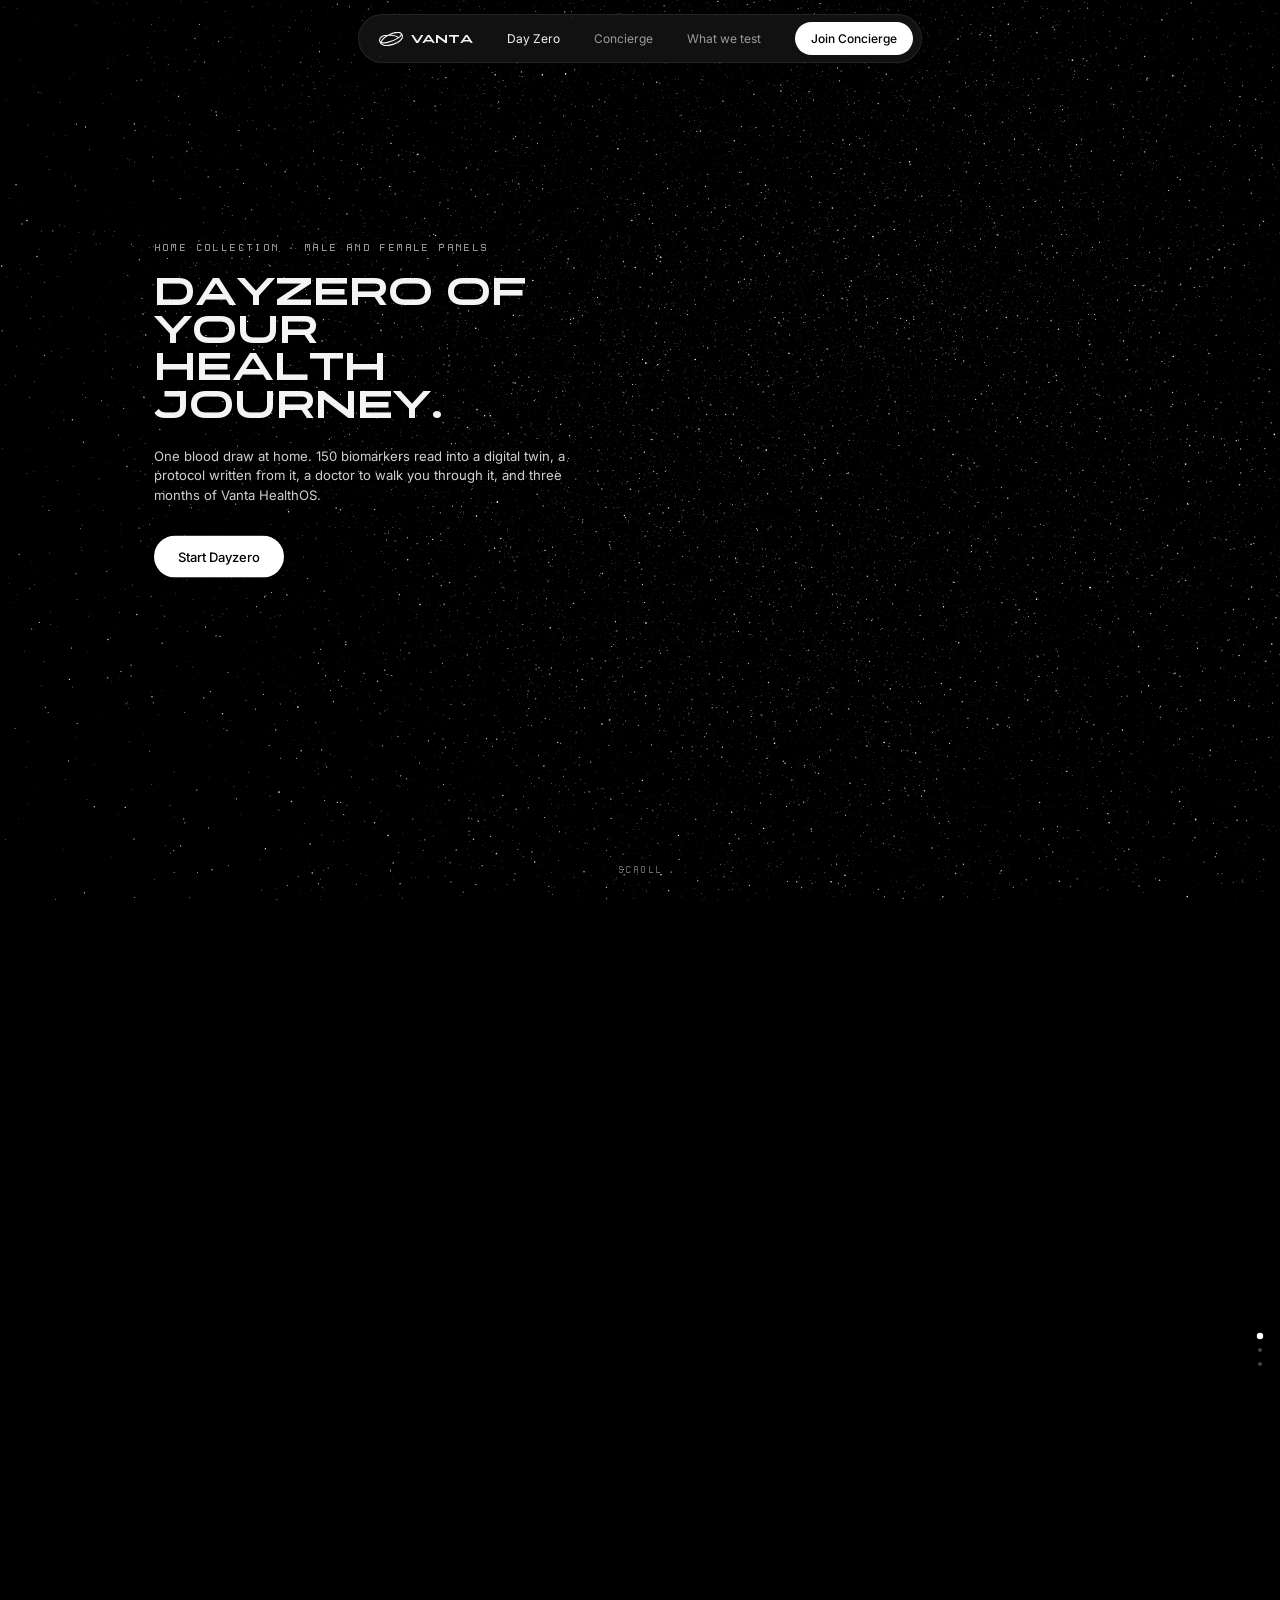
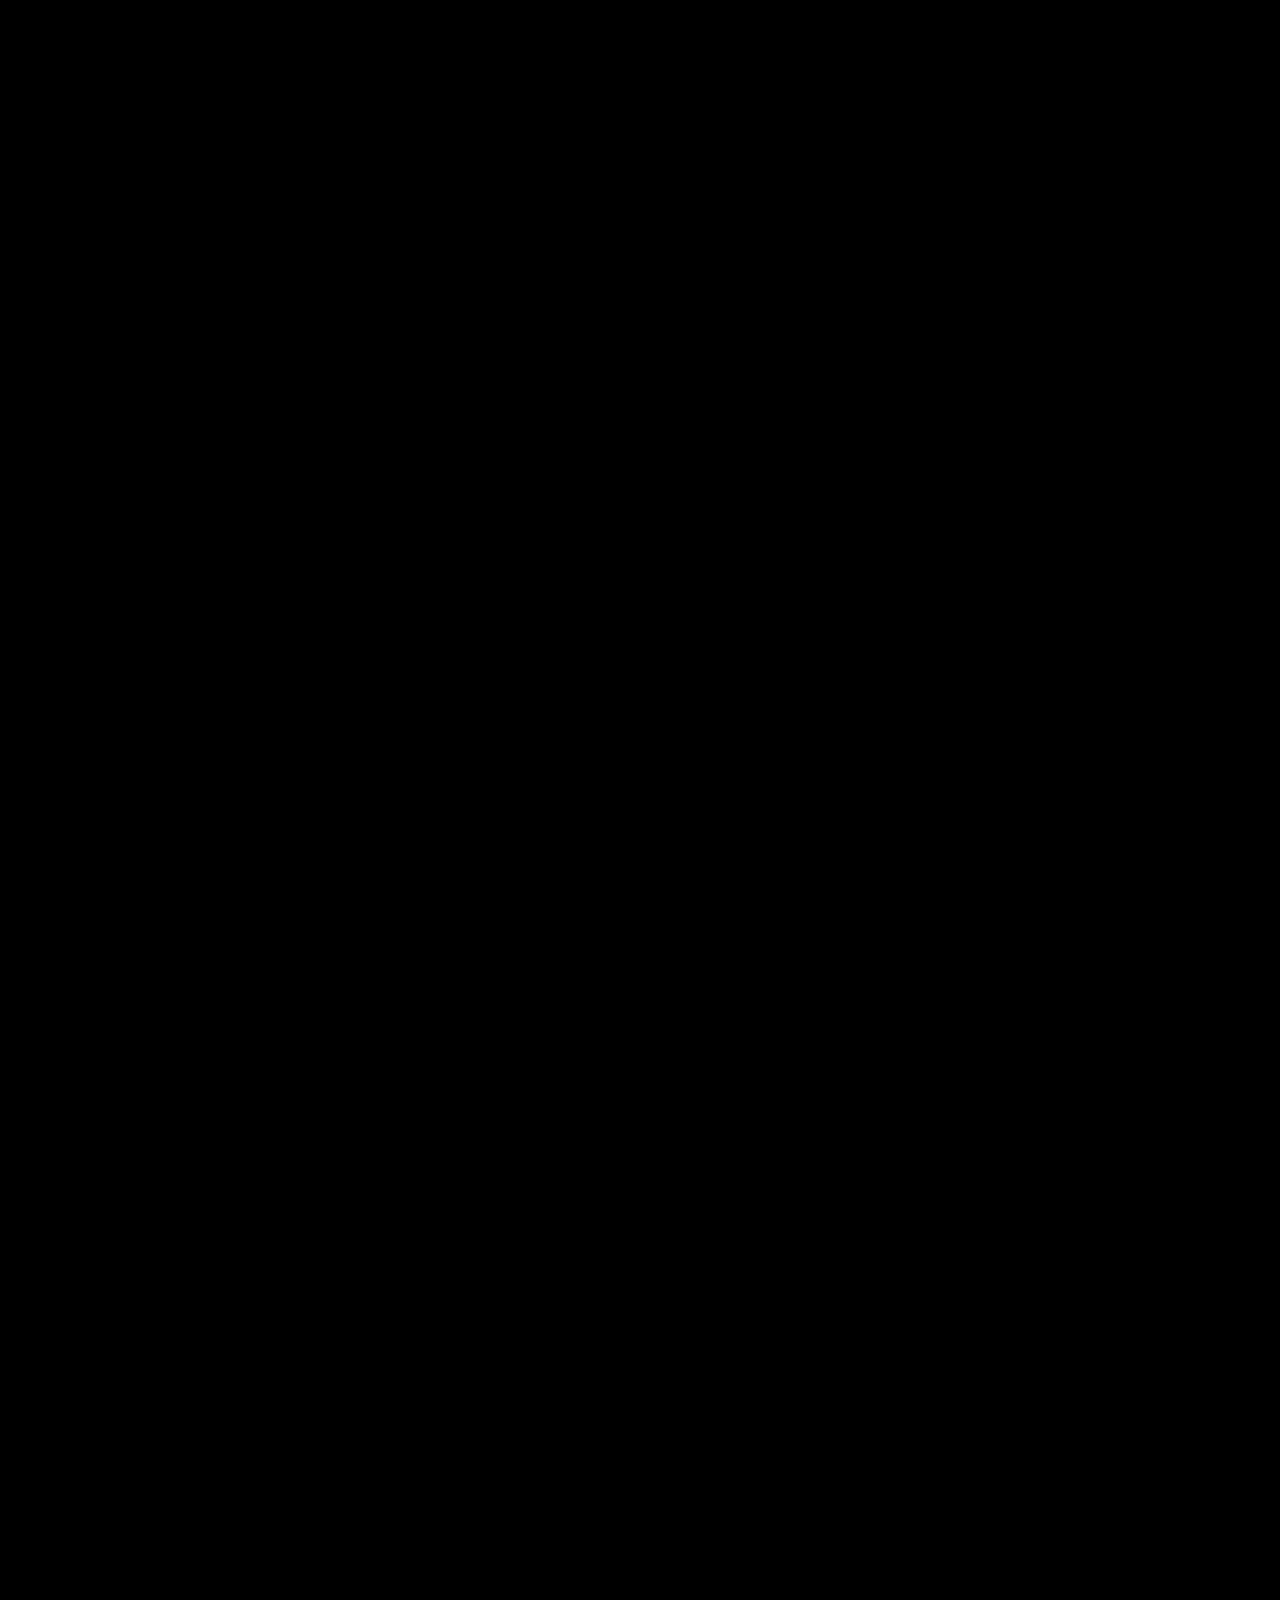
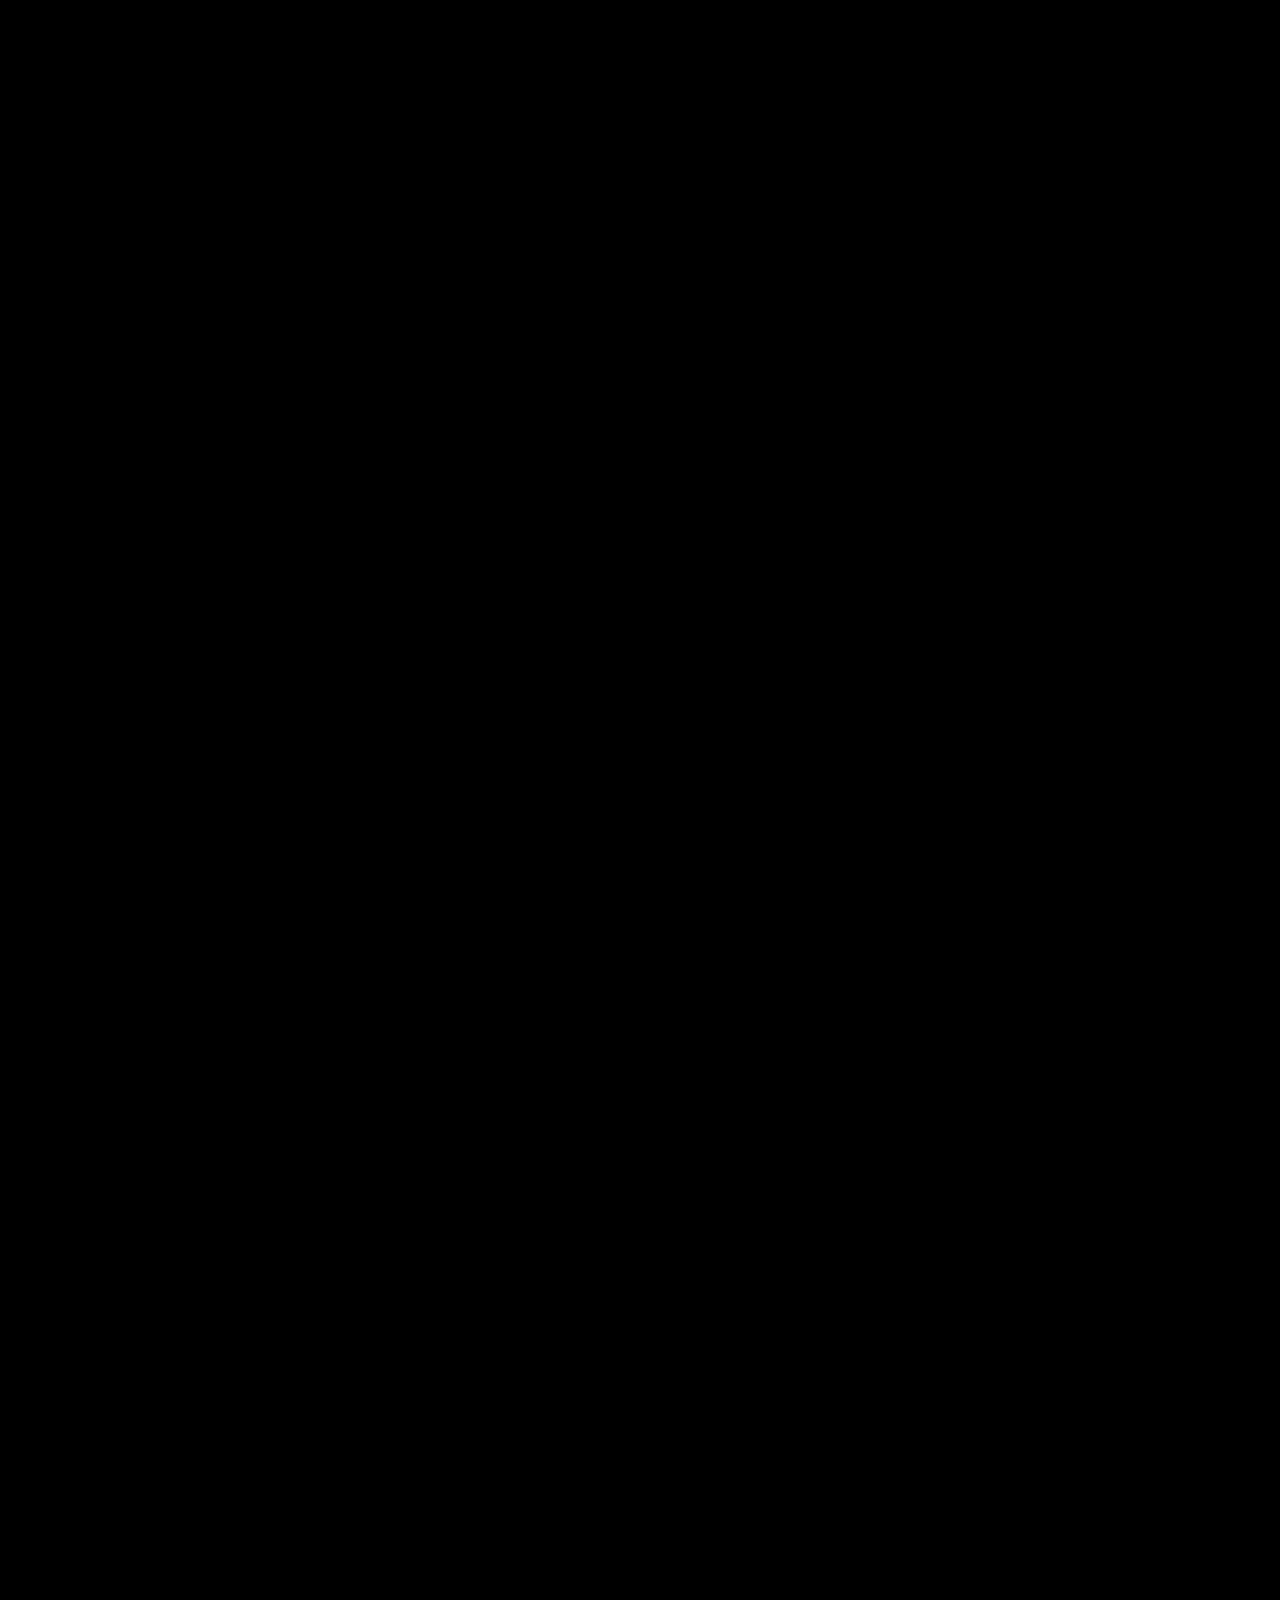
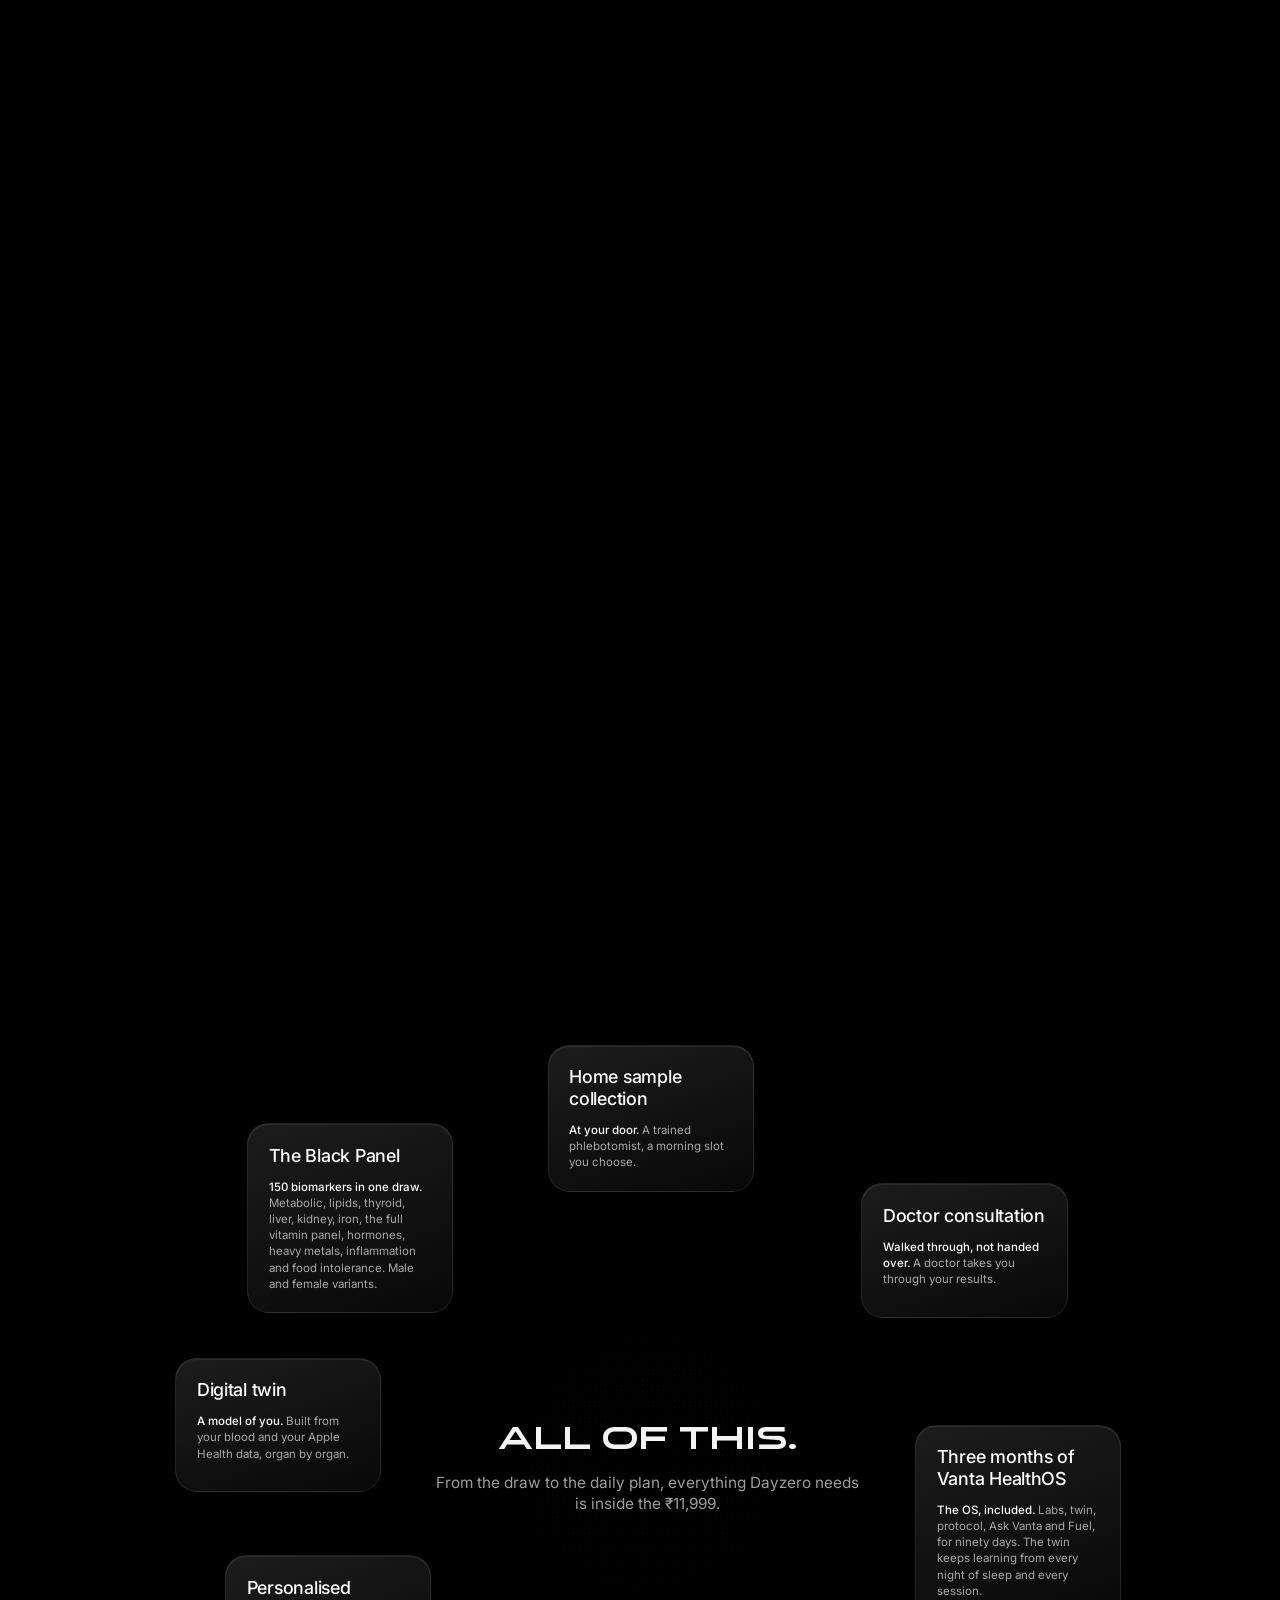
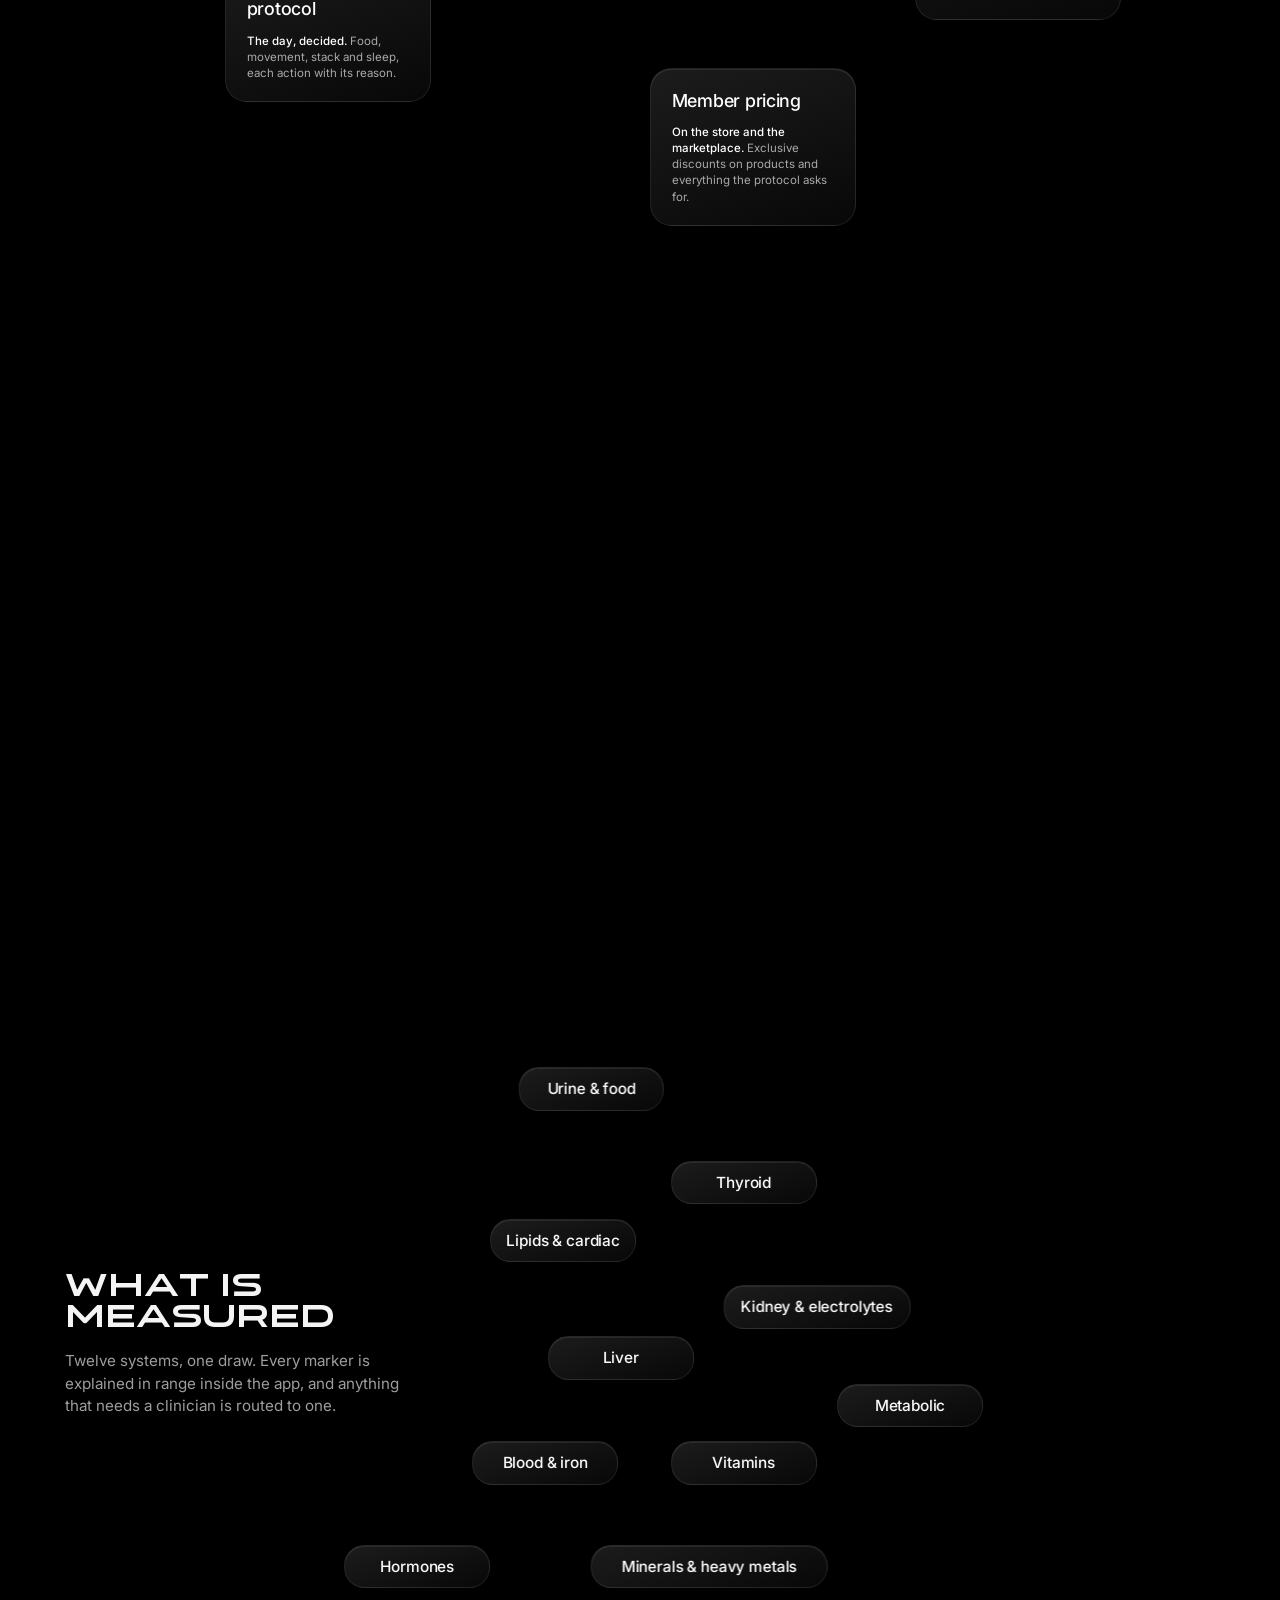
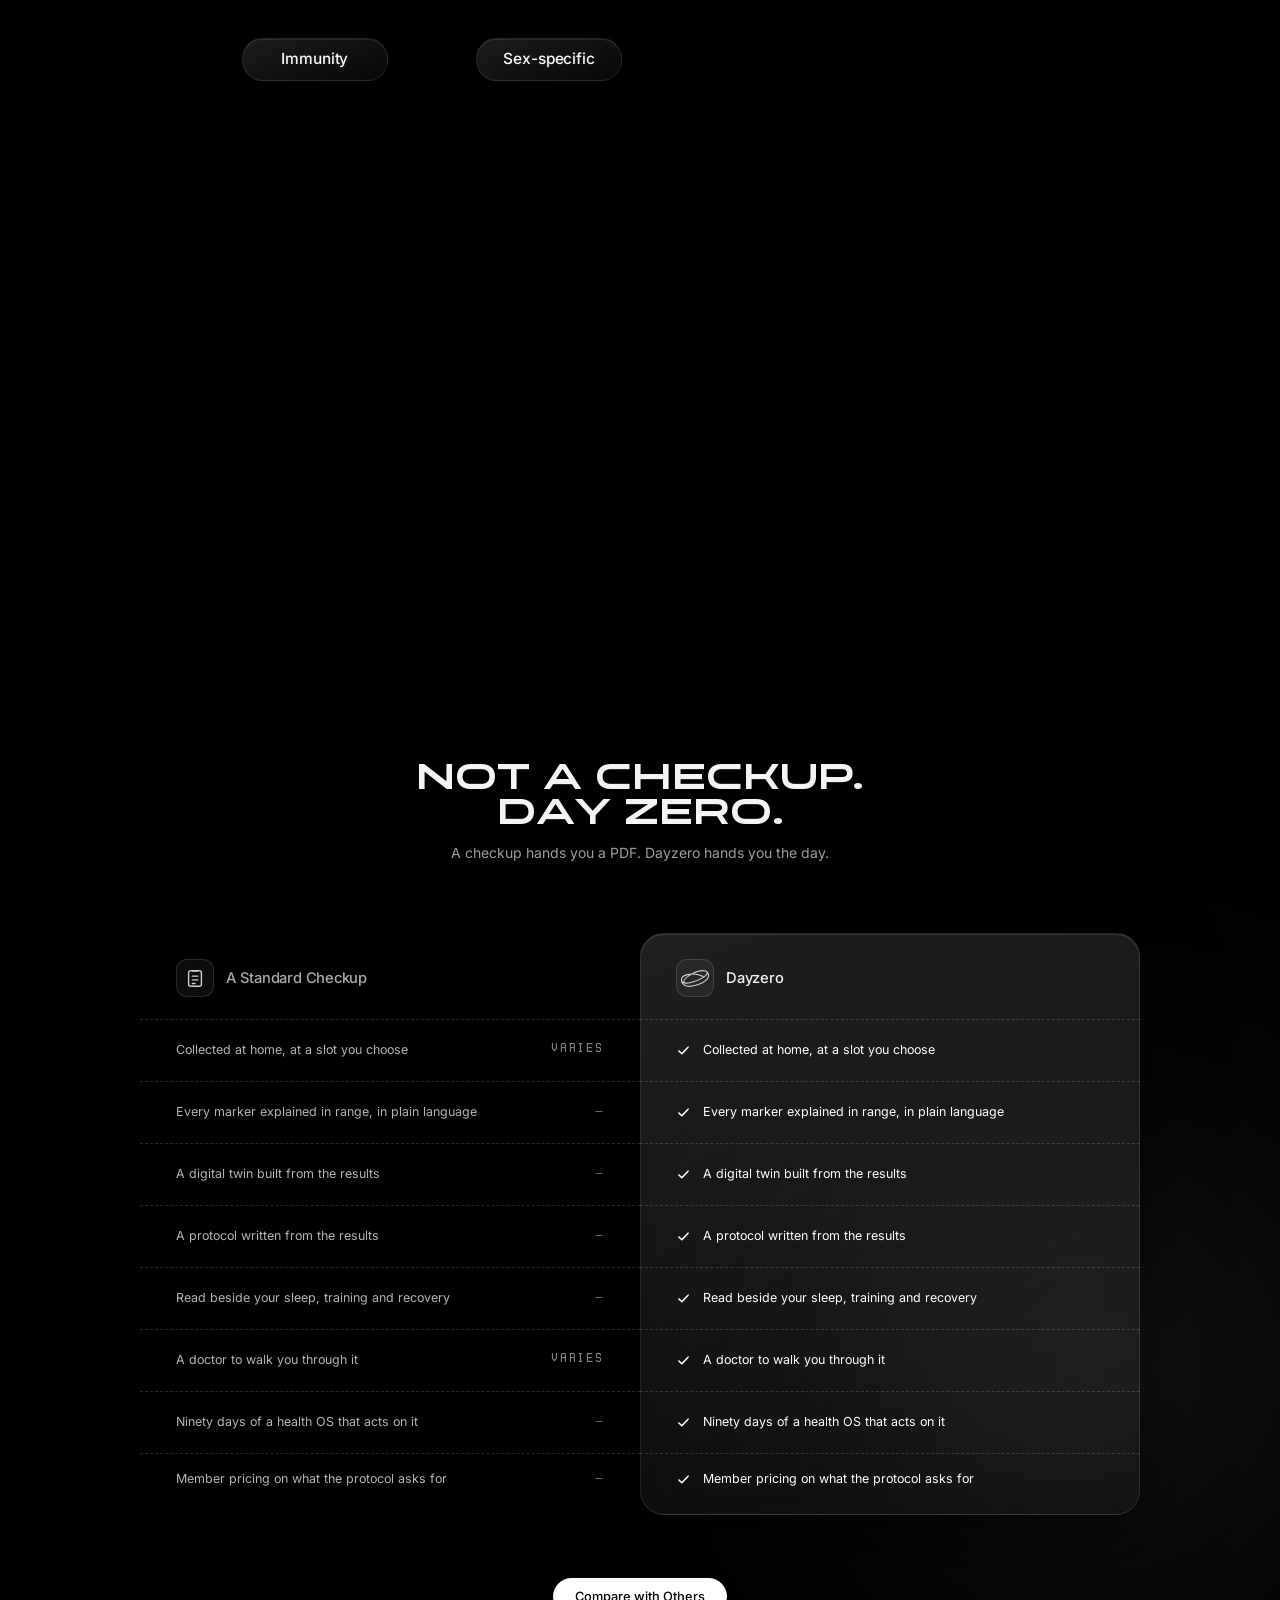
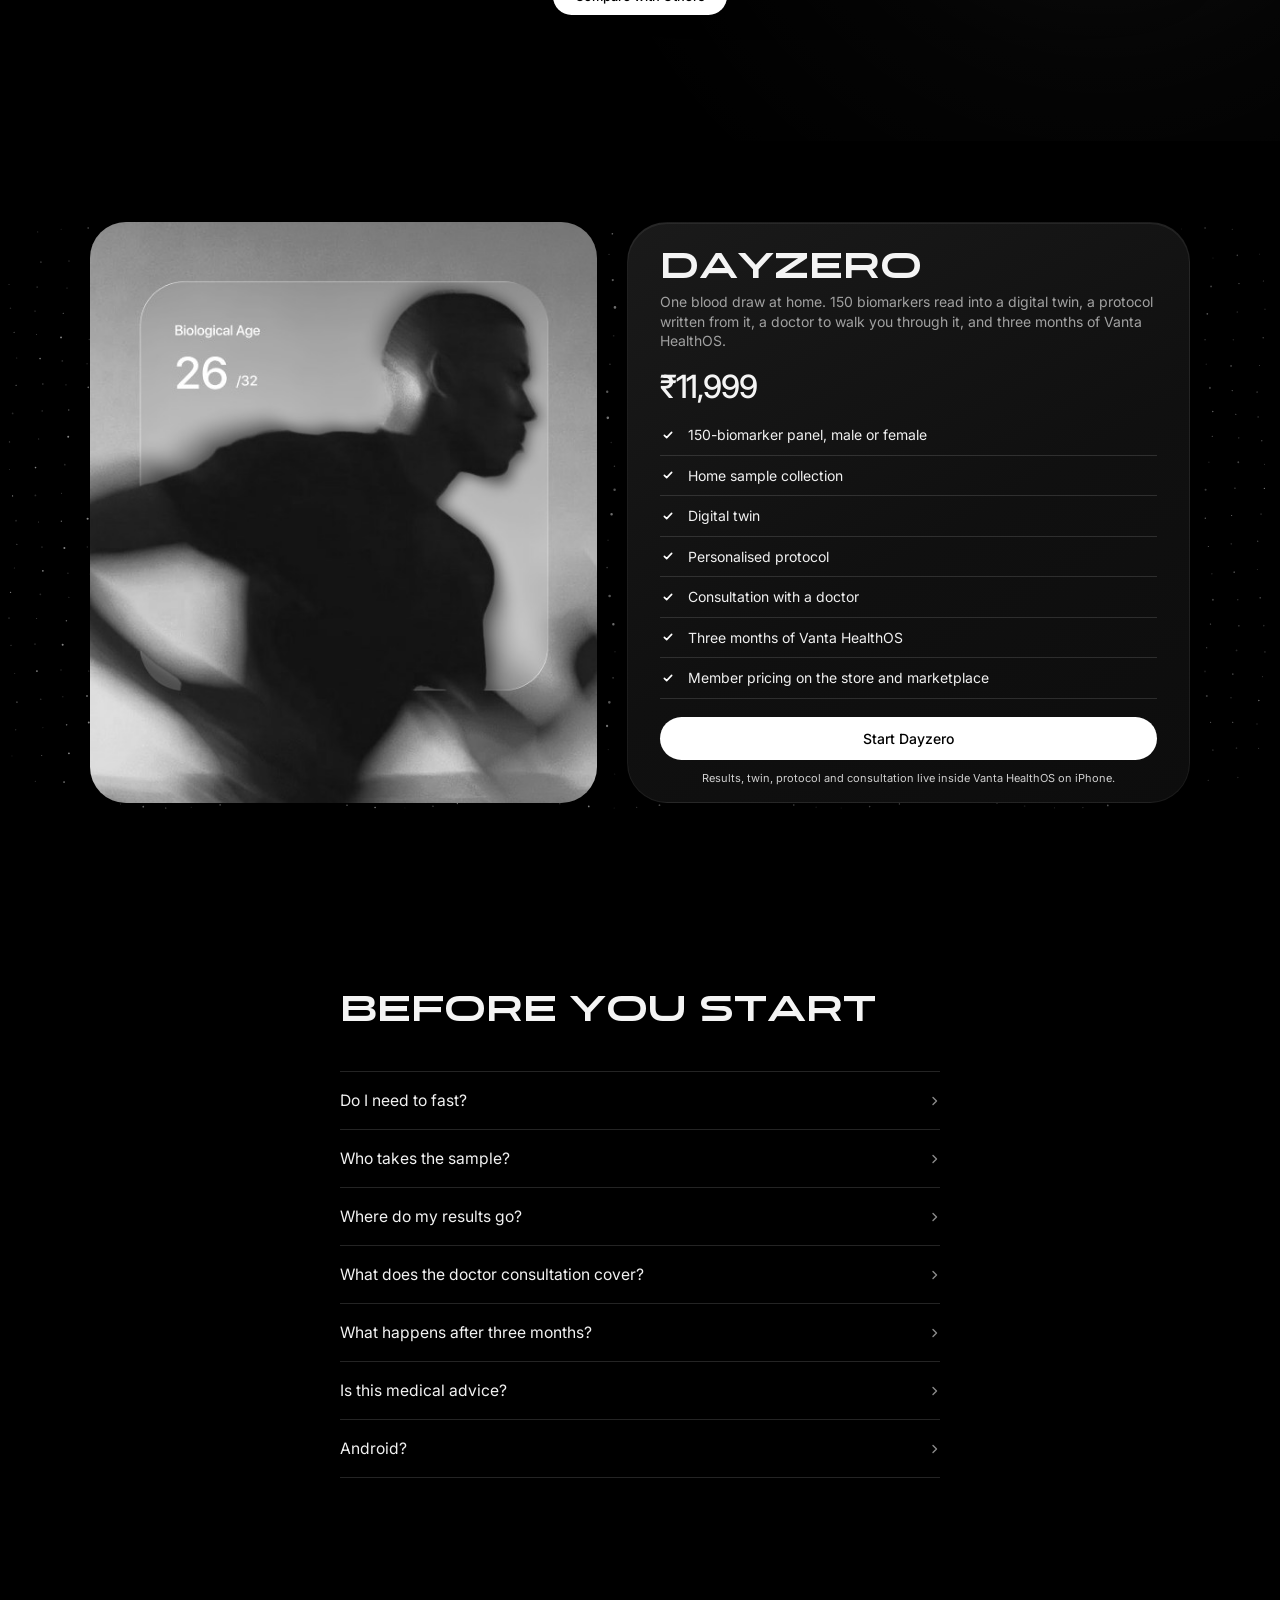
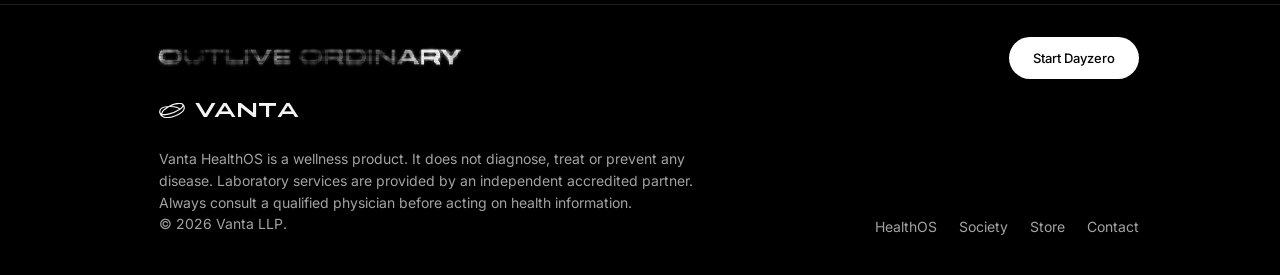
==== commit 805ddd91: "Phones: one readable type scale in rem, 48px touch targets, hero and scroll scenes repositioned, rea" ====
--- a/index.html
+++ b/index.html
@@ -299,6 +299,34 @@
   .legal { font-size: .875rem; line-height: 1.55; max-width: 540px; color: #a3a3a3; }
   .foot-links a, .foot-bot .foot-links a { font-size: .875rem; color: #a3a3a3; }
   .foot-links a:hover { color: #fff; }
+
+  /* ================= phones: one readable type scale, 1.5 line height, 48px touch targets ================= */
+  @media (max-width: 640px) {
+    html { -webkit-text-size-adjust: 100%; }
+    body { line-height: 1.5; }
+    nav a, nav .join { min-height: 44px; display: inline-flex; align-items: center; }
+    .legal { font-size: .8125rem; line-height: 1.6; max-width: none; }
+    .foot-links { gap: 0 8px; }
+    .foot-links a, .foot-bot .foot-links a { font-size: .875rem; padding: 14px 10px; display: inline-flex; align-items: center; min-height: 48px; }
+    .foot-logo { font-size: 1.375rem; }
+  }
+
+  @media (max-width: 640px) {
+    h1 { font-size: clamp(1.5rem, 7.2vw, 2rem); line-height: 1.1; }
+    .step h2, .ring-head h2, .m-head h2, .cmp-head h2, .pv-info h2, .faq-in h2 { font-size: 1.5rem; line-height: 1.12; }
+    .eyebrow, .step .tag, .scroll-hint, .it .st, .mono { font-size: .75rem; }
+    .lede, .step p, .ring-head p, .m-head p, .cmp-head p, .pv-sub { font-size: 1rem; line-height: 1.55; }
+    .it { font-size: .9375rem; min-height: 56px; } .hd h3 { font-size: 1.125rem; }
+    .pv-list li { font-size: 1rem; padding: 14px 0; } .pv-note { font-size: .8125rem; }
+    .btn, .pv-cta { min-height: 48px; display: inline-flex; align-items: center; justify-content: center; font-size: 1rem; padding: 0 26px; }
+    .pv-cta { display: flex; font-size: 1rem; }
+    .faq-in summary { font-size: 1.0625rem; min-height: 56px; padding: 14px 0; } .faq-in details p { font-size: 1rem; line-height: 1.55; }
+  }
+
+  /* phones: the hero text sits at the top so it stays clear of the figure */
+  @media (max-width: 640px) { .hero-copy { top: 92px; transform: none; max-width: 90vw; } h1 { font-size: clamp(1.5rem, 6.4vw, 1.75rem); margin-top: 12px; } .lede { font-size: .9375rem; margin-top: 14px; } .hero-copy .btn { margin-top: 20px; } .eyebrow { letter-spacing: .1em; } #dots { transform: translateY(8vh); } }
+
+  @media (max-width: 640px) { .step h2 { font-size: 1.375rem; } .step p { font-size: .9375rem; line-height: 1.5; margin-top: 8px; } }
 </style>
 </head>
 <body>
@@ -818,7 +846,7 @@
     bigK = W < 1000 ? 1 : 1.22; const U = 1540 * k * bigK, sc = Math.pow(U / 2200, 2), apart = W * CFG.apart;                          // U = pixels per metre
     const NH = clamp(Math.round(CFG.hands * sc), 5000, 36000), NAr = clamp(Math.round(CFG.arm * sc), 1500, 9000), NSy = clamp(Math.round(CFG.syringe * sc), 1500, 7500), ND = clamp(Math.round(CFG.details * sc), 250, 1170);
     rb = Math.sqrt(0.05 * U * U / NH) * 0.145;                                                        // base particle radius: about half the spacing between particles
-    const at = { user: [W * (m ? 0.37 : 0.27), H * (m ? 0.66 : 0.62)], doc: [W * (m ? 0.7 : 0.76), H * (m ? 0.3 : 0.27)], vein: [W * (m ? 0.535 : 0.24), H * (m ? 0.62 : 0.54)], fin: [W * (m ? 0.5 : 0.74), H * (m ? 0.62 : 0.61)] };
+    const at = { user: [W * (m ? 0.37 : 0.27), H * (m ? 0.71 : 0.62)], doc: [W * (m ? 0.7 : 0.76), H * (m ? 0.43 : 0.27)], vein: [W * (m ? 0.535 : 0.24), H * (m ? 0.68 : 0.54)], fin: [W * (m ? 0.5 : 0.74), H * (m ? 0.69 : 0.61)] };
     const mul4 = m ? 1.45 : 1, U4 = U * mul4;                                                  // step 3 (the phone) is drawn larger on a phone-sized screen
 
     const smA = H3.samples(NH, 7), smB = H3.samples(NH, 19), armA = H3.arm(NAr, 11, 0.2), armB = H3.arm(NAr, 13, 0.2, { sleeve: 1.3 });                                  // the doctor wears a glove, so a rolled cuff and sleeve
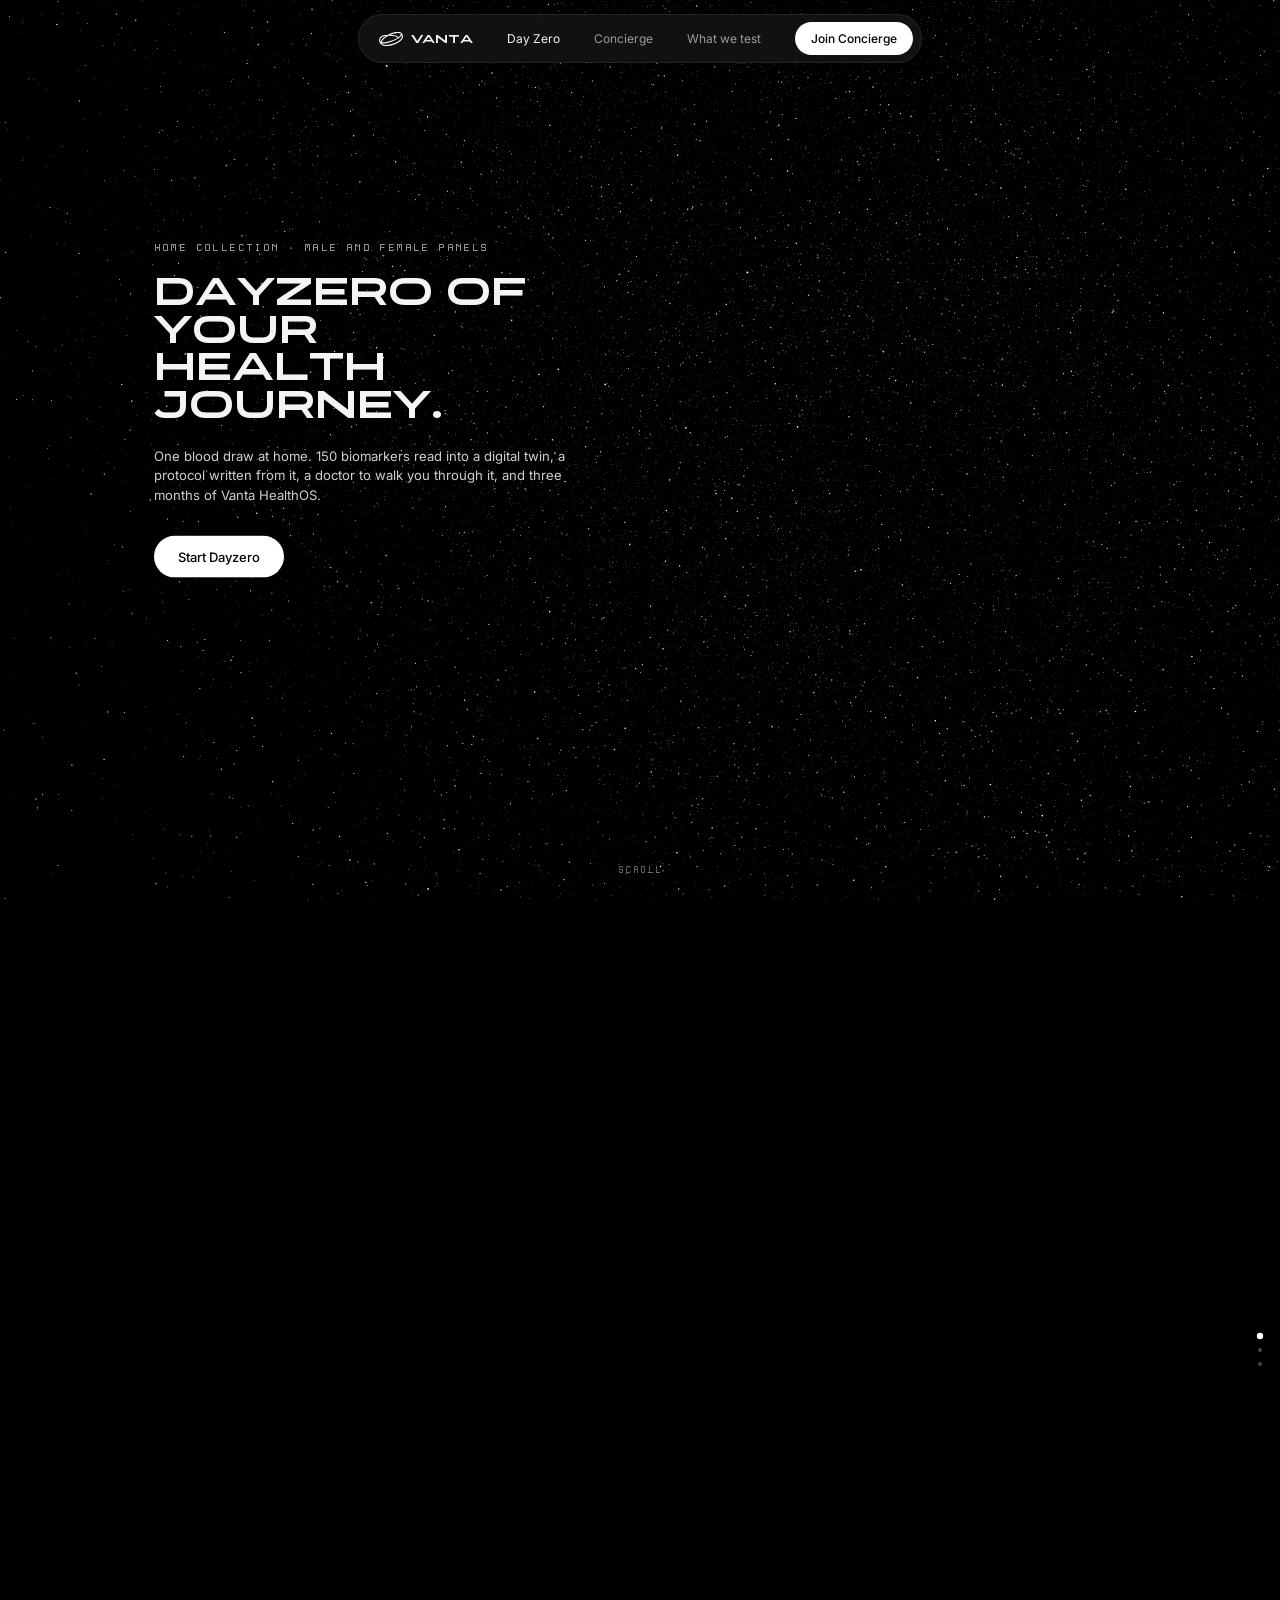
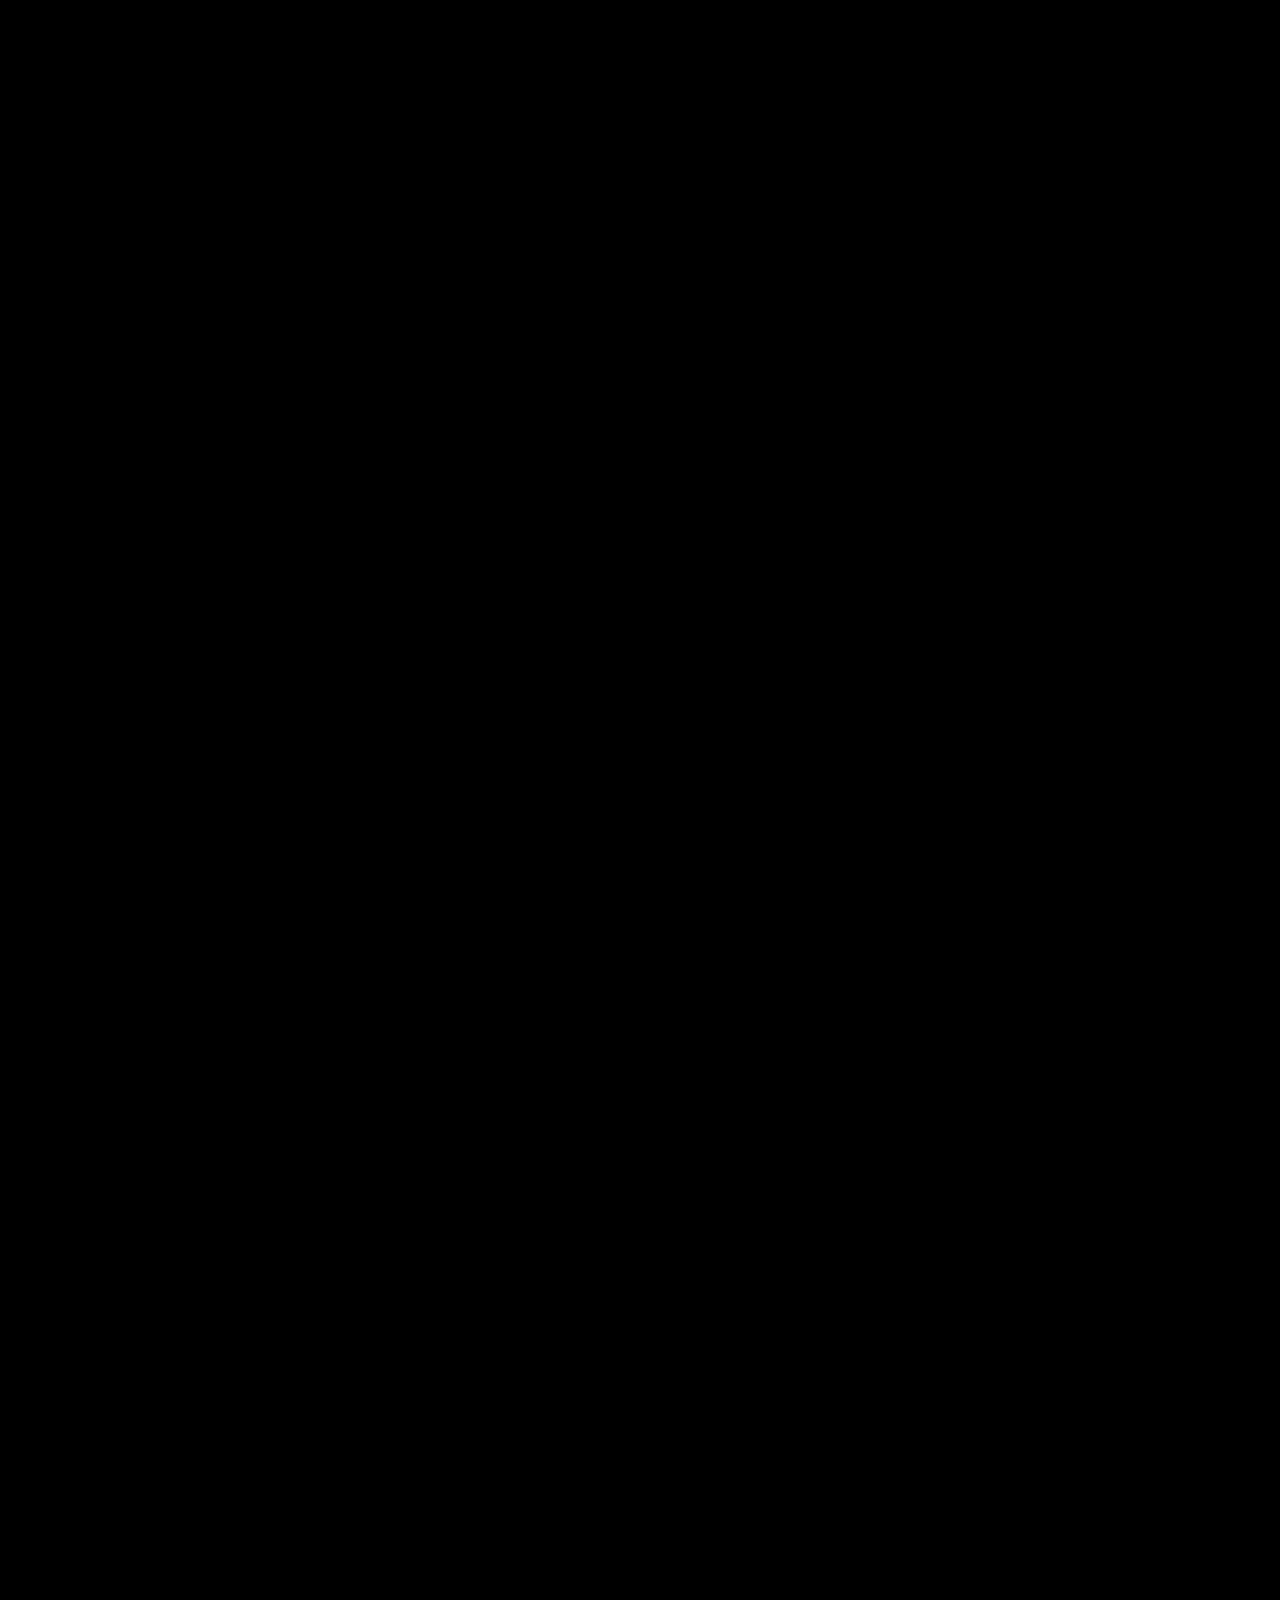
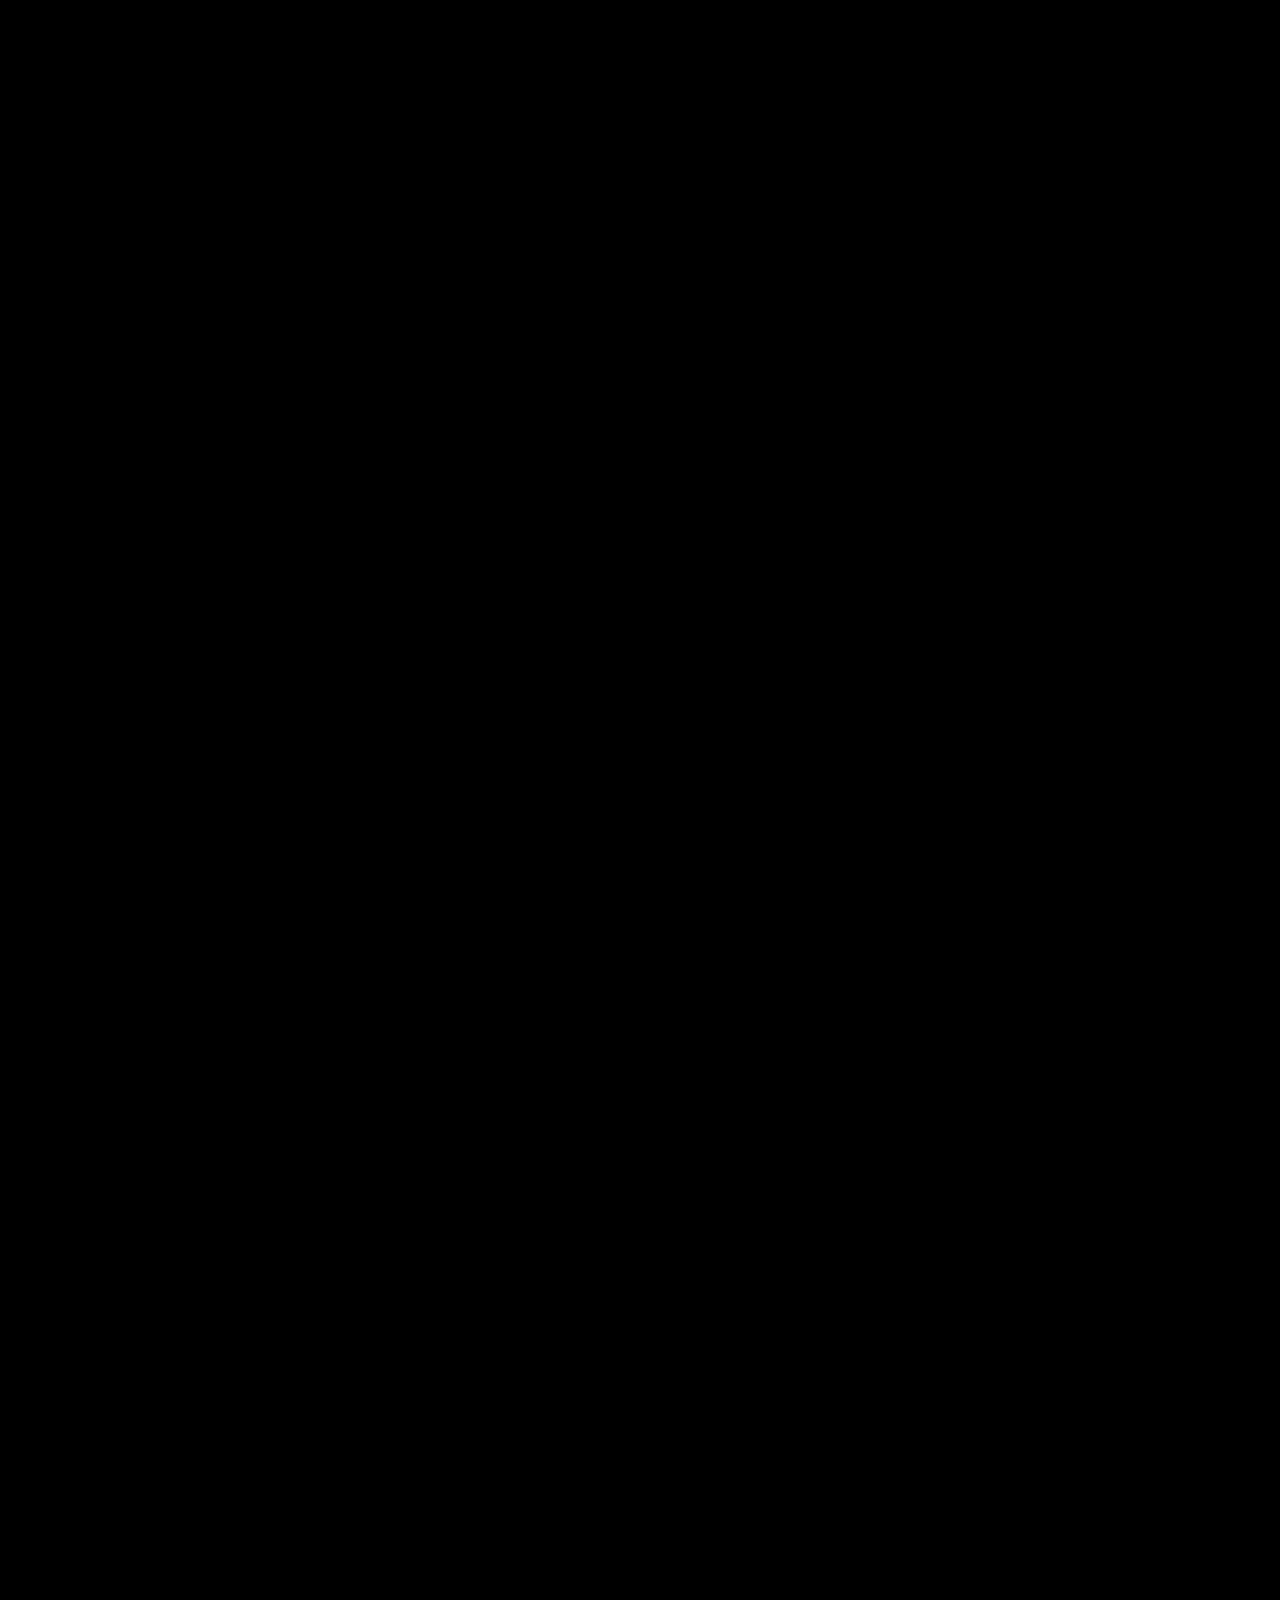
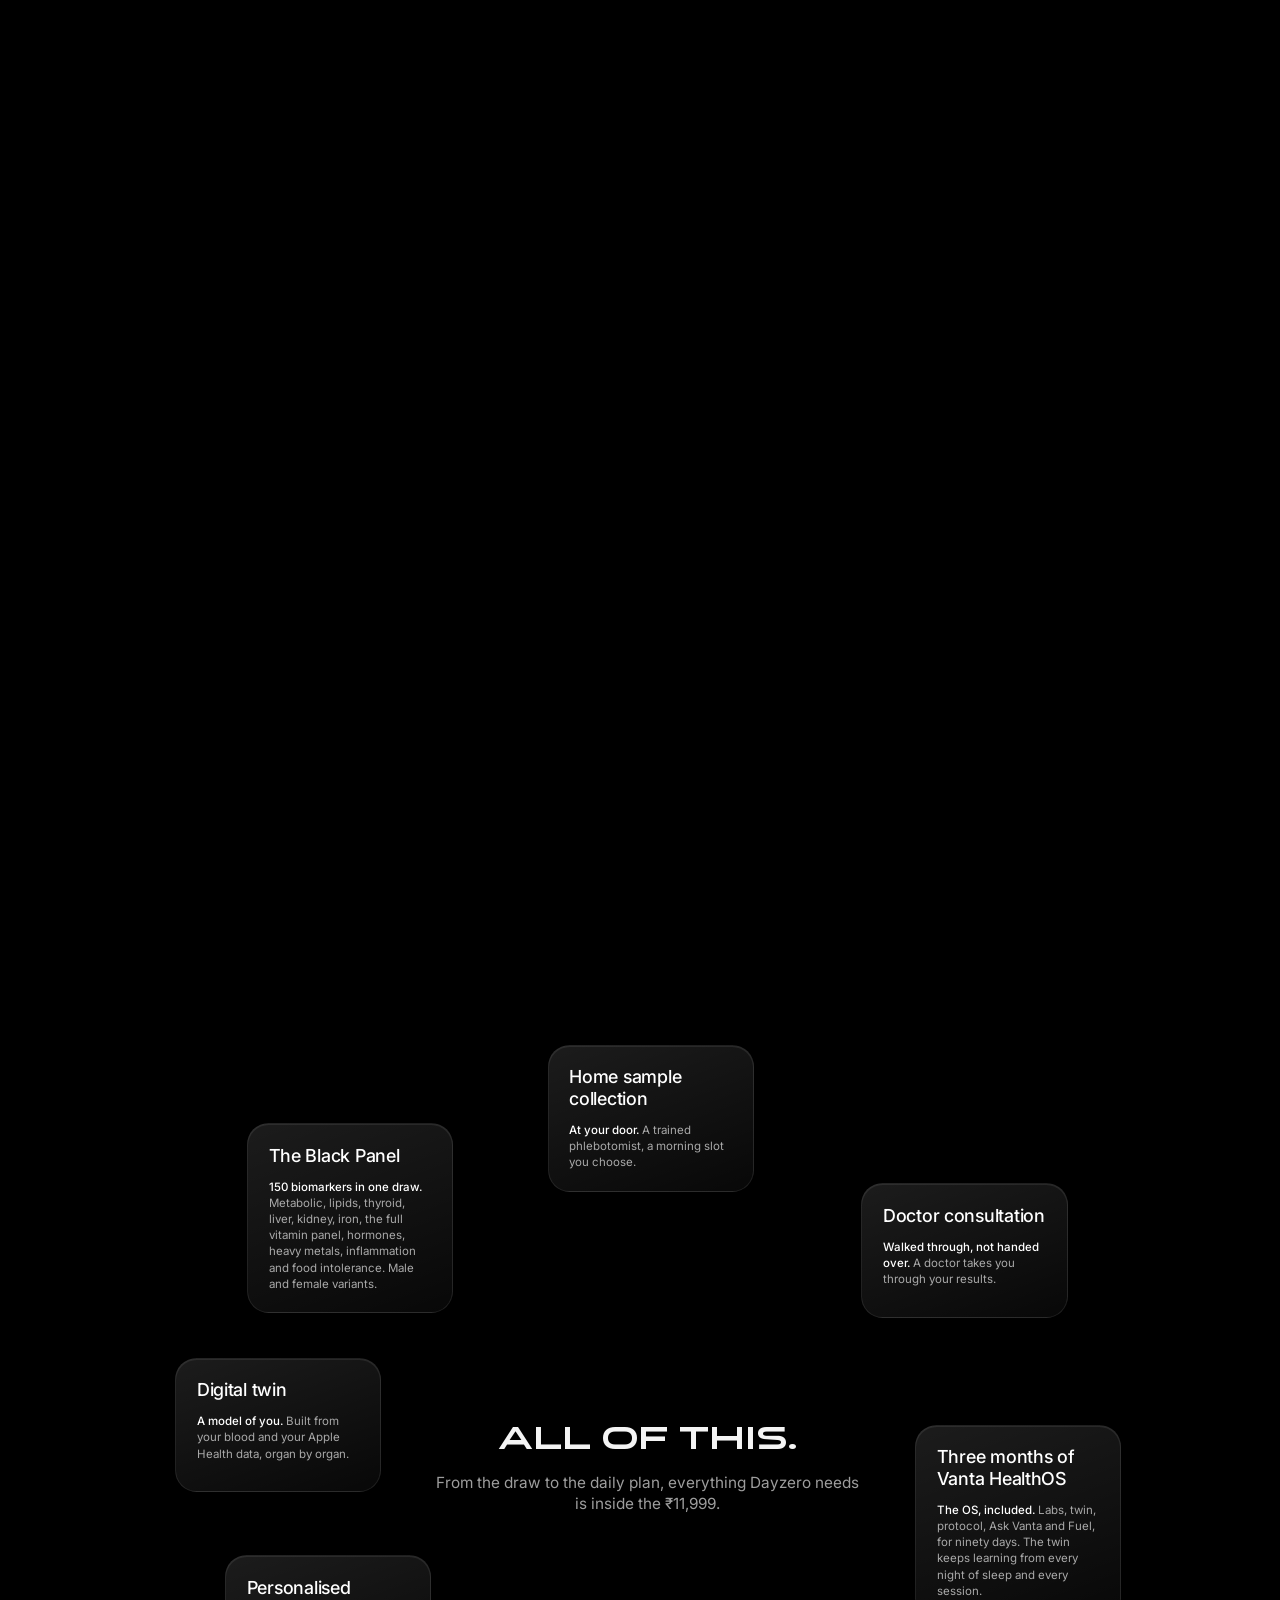
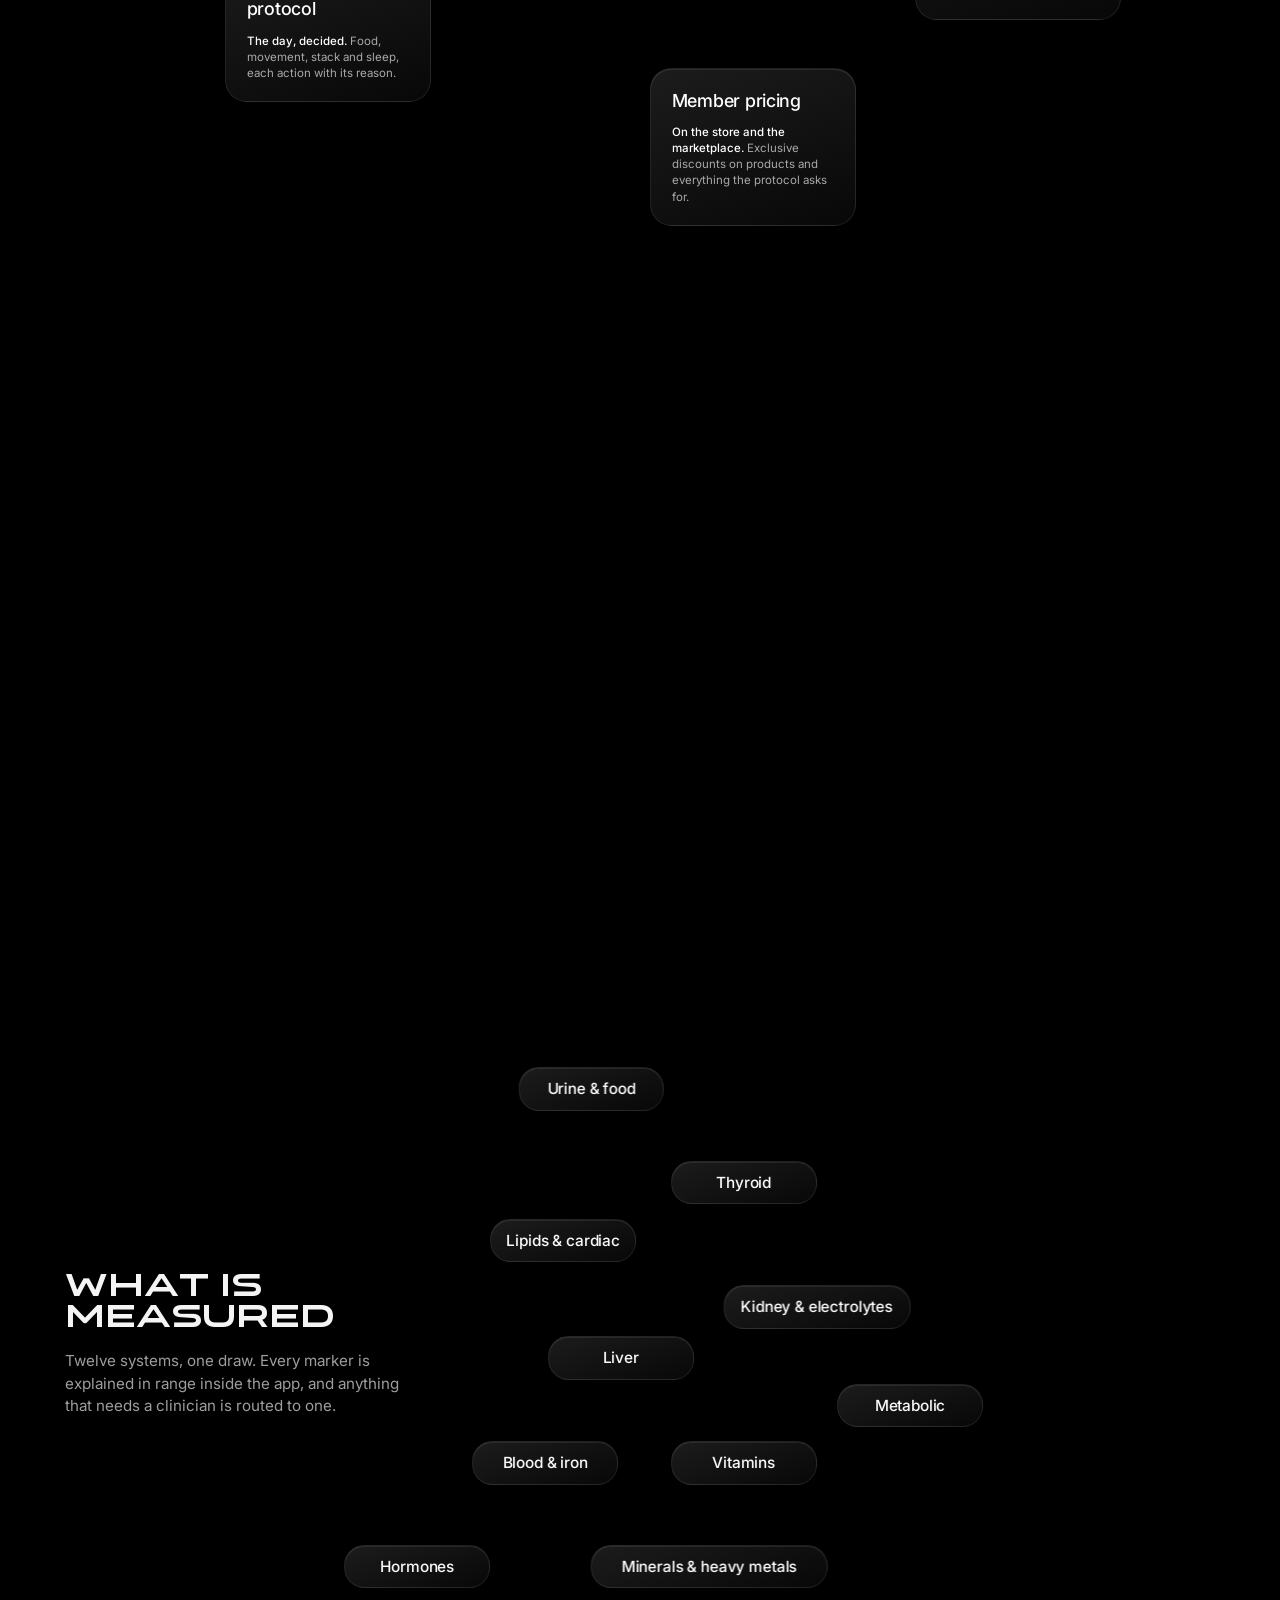
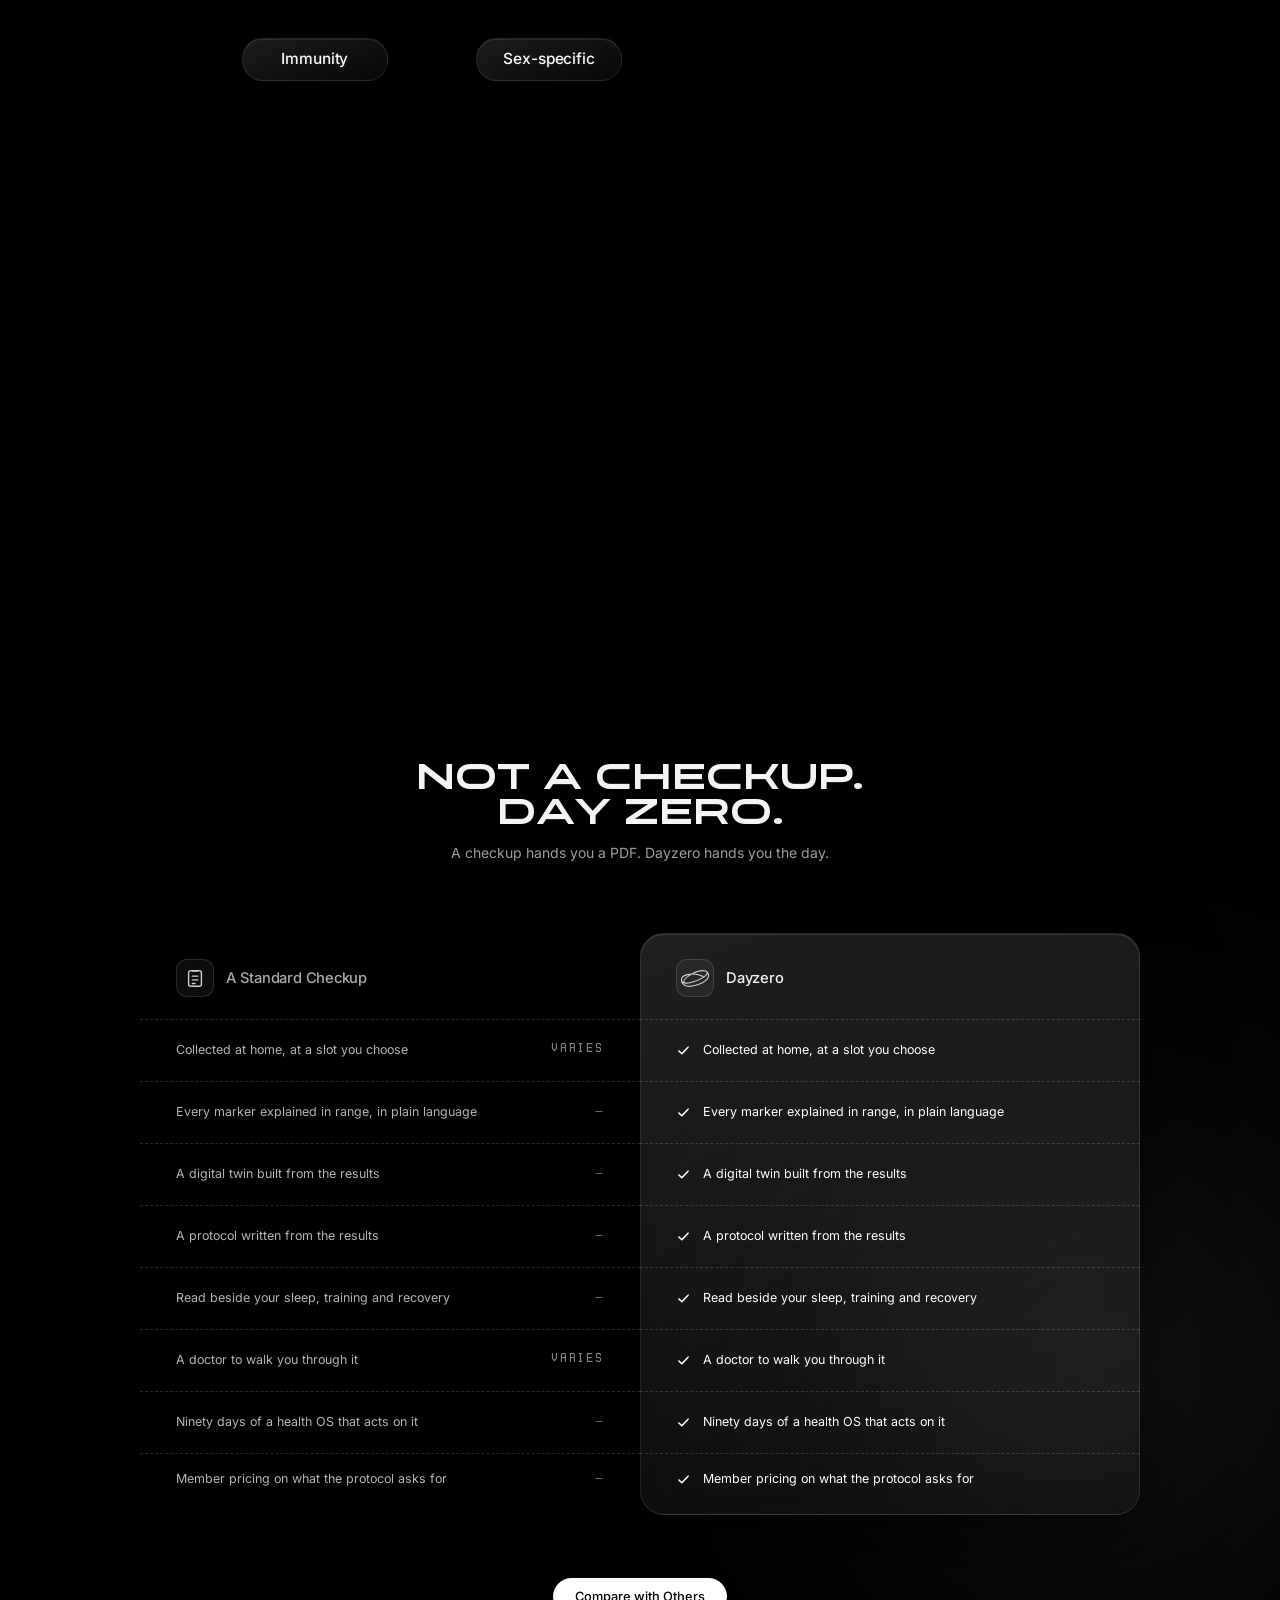
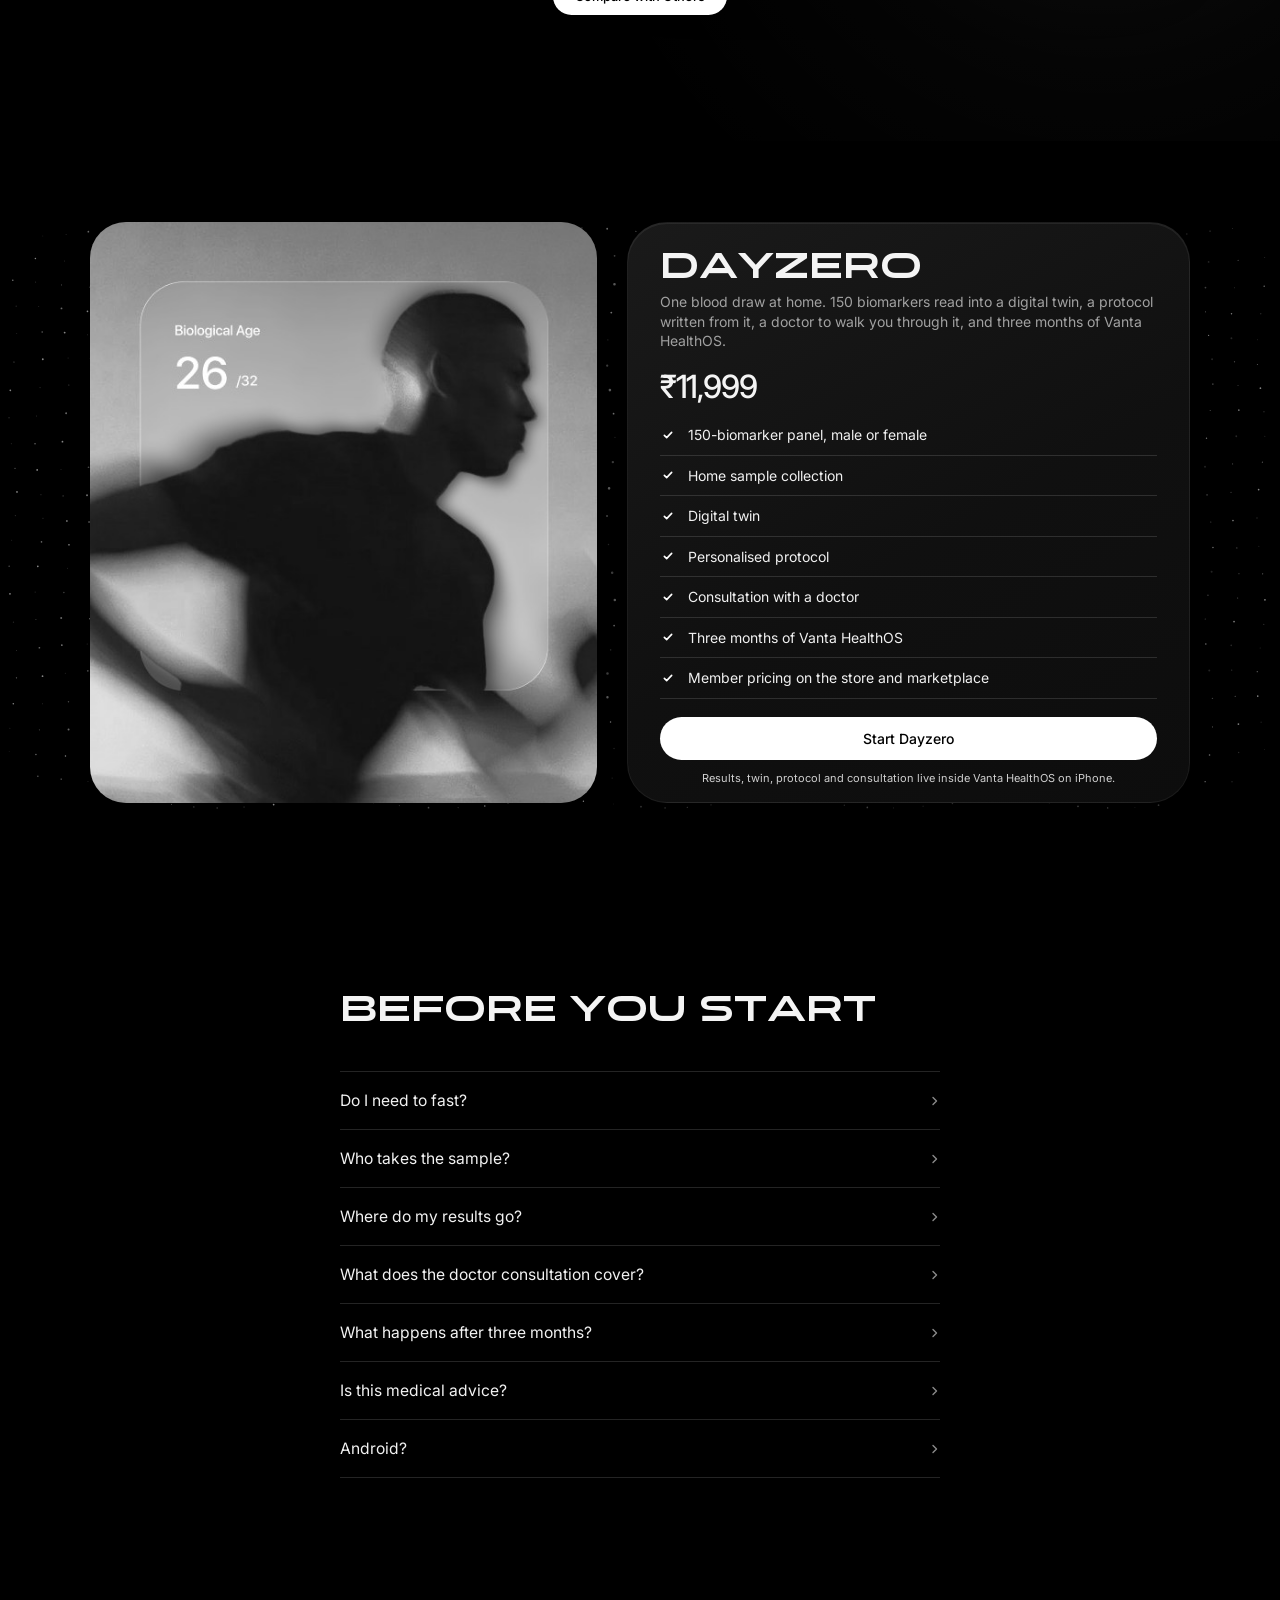
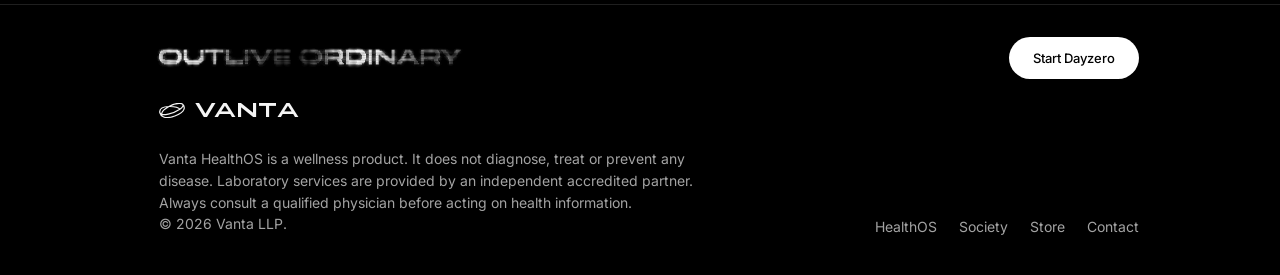
==== commit 06b814b0: "Phones: font sizes matched to the first version (22.4 / 13.6 / 12 / 10.4 / 17.6 / 8.8 / 11px) Co-Aut" ====
--- a/index.html
+++ b/index.html
@@ -327,6 +327,28 @@
   @media (max-width: 640px) { .hero-copy { top: 92px; transform: none; max-width: 90vw; } h1 { font-size: clamp(1.5rem, 6.4vw, 1.75rem); margin-top: 12px; } .lede { font-size: .9375rem; margin-top: 14px; } .hero-copy .btn { margin-top: 20px; } .eyebrow { letter-spacing: .1em; } #dots { transform: translateY(8vh); } }
 
   @media (max-width: 640px) { .step h2 { font-size: 1.375rem; } .step p { font-size: .9375rem; line-height: 1.5; margin-top: 8px; } }
+
+  /* phones: sizes matched to the reference site */
+  @media (max-width: 640px) {
+    h1 { font-size: clamp(1.625rem, 7vw, 1.75rem); }
+    .step h2, .ring-head h2, .m-head h2, .cmp-head h2, .pv-info h2, .faq-in h2 { font-size: 1.625rem; }
+    .lede, .ring-head p, .m-head p, .cmp-head p, .pv-sub { font-size: 1rem; }
+    .step h2 { font-size: 1.5rem; }
+  }
+
+  /* phones: the exact sizes of the first version */
+  @media (max-width: 640px) {
+    h1 { font-size: 2.375rem; letter-spacing: -.036em; line-height: 1.02; }
+    .step h2, .ring-head h2, .m-head h2, .cmp-head h2, .pv-info h2, .faq-in h2 { font-size: 1.4rem; line-height: 1.2; }
+    .eyebrow, .step .tag, .scroll-hint, .it .st, .mono { font-size: .55rem; }
+    .lede, .ring-head p, .m-head p, .cmp-head p, .pv-sub { font-size: .85rem; line-height: 1.5; }
+    .step p { font-size: .65rem; line-height: 1.5; }
+    .it { font-size: .65rem; } .hd h3 { font-size: 1.1rem; }
+    .pv-list li { font-size: .75rem; } .pv-note { font-size: .6875rem; }
+    .btn, .pv-cta { font-size: .75rem; }
+    .faq-in summary { font-size: .85rem; } .faq-in details p { font-size: .65rem; line-height: 1.55; }
+    .legal { font-size: .6875rem; } .foot-links a { font-size: .6875rem; }
+  }
 </style>
 </head>
 <body>
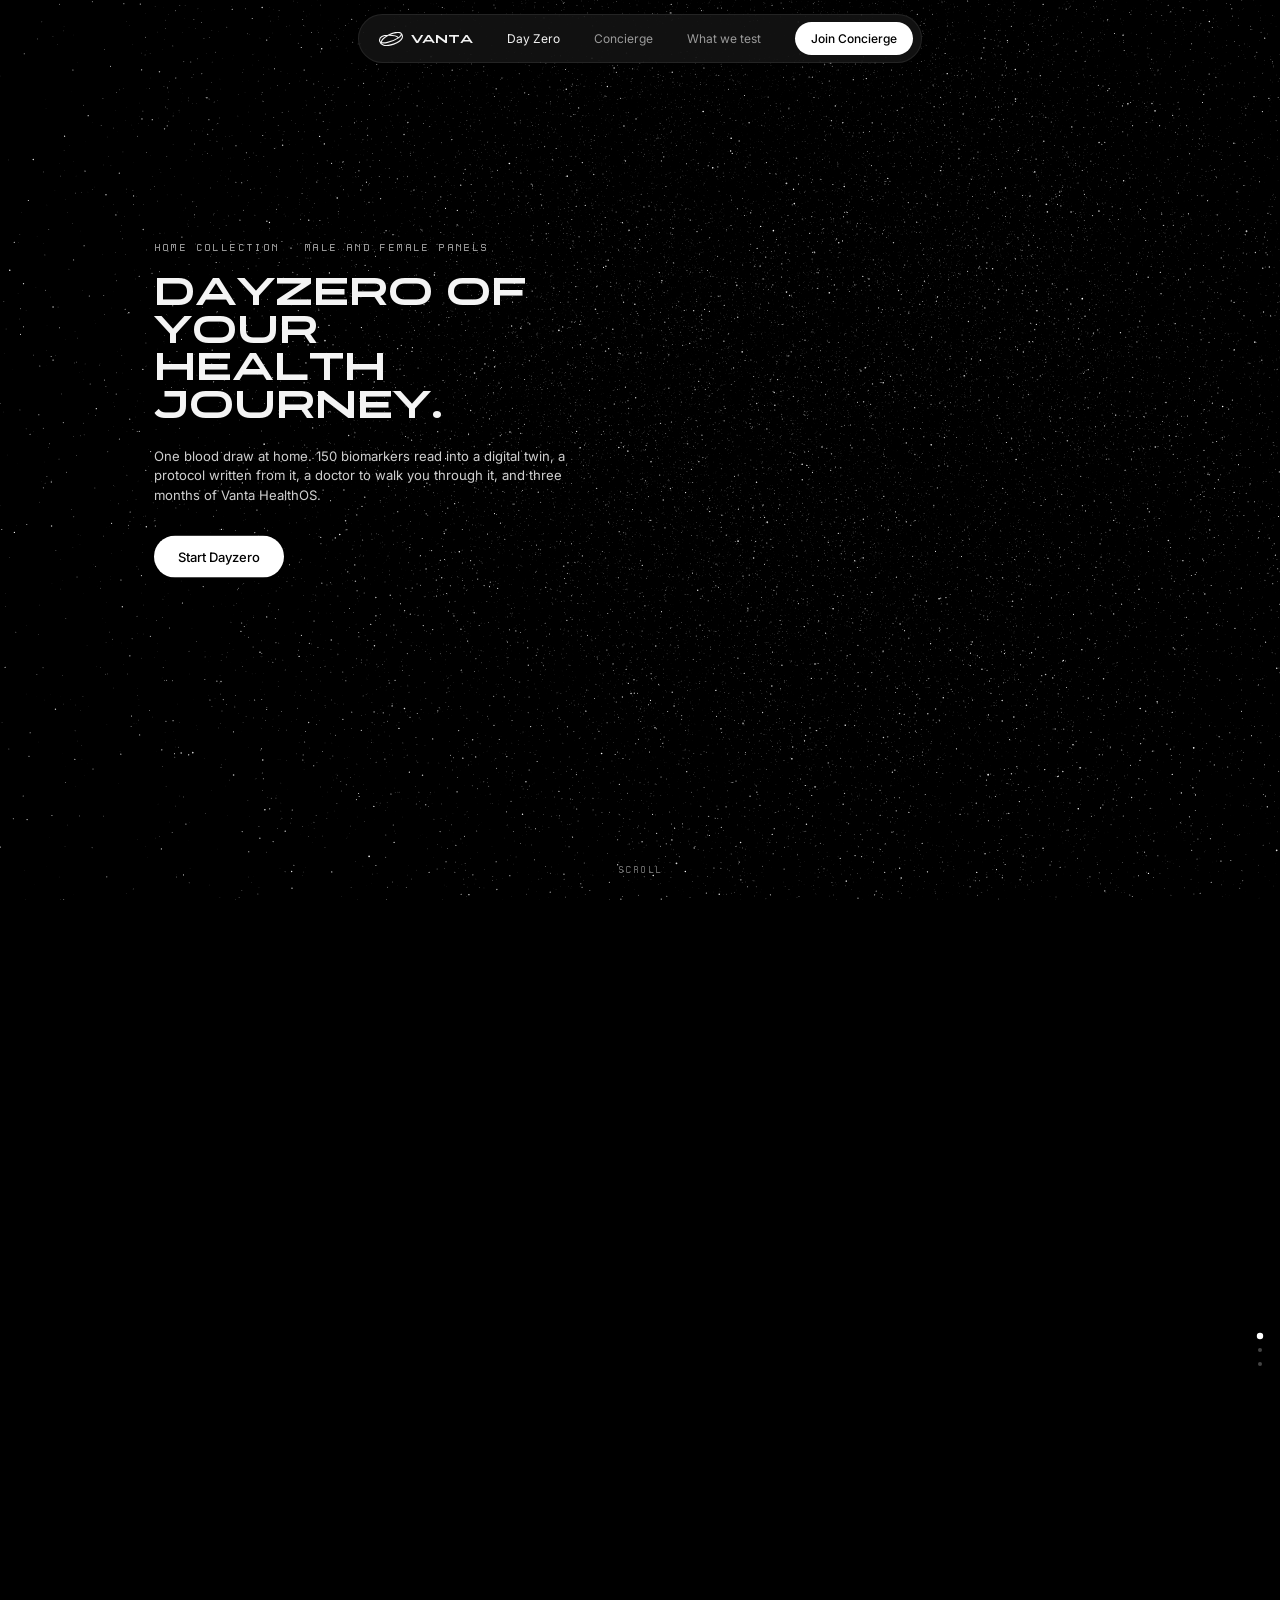
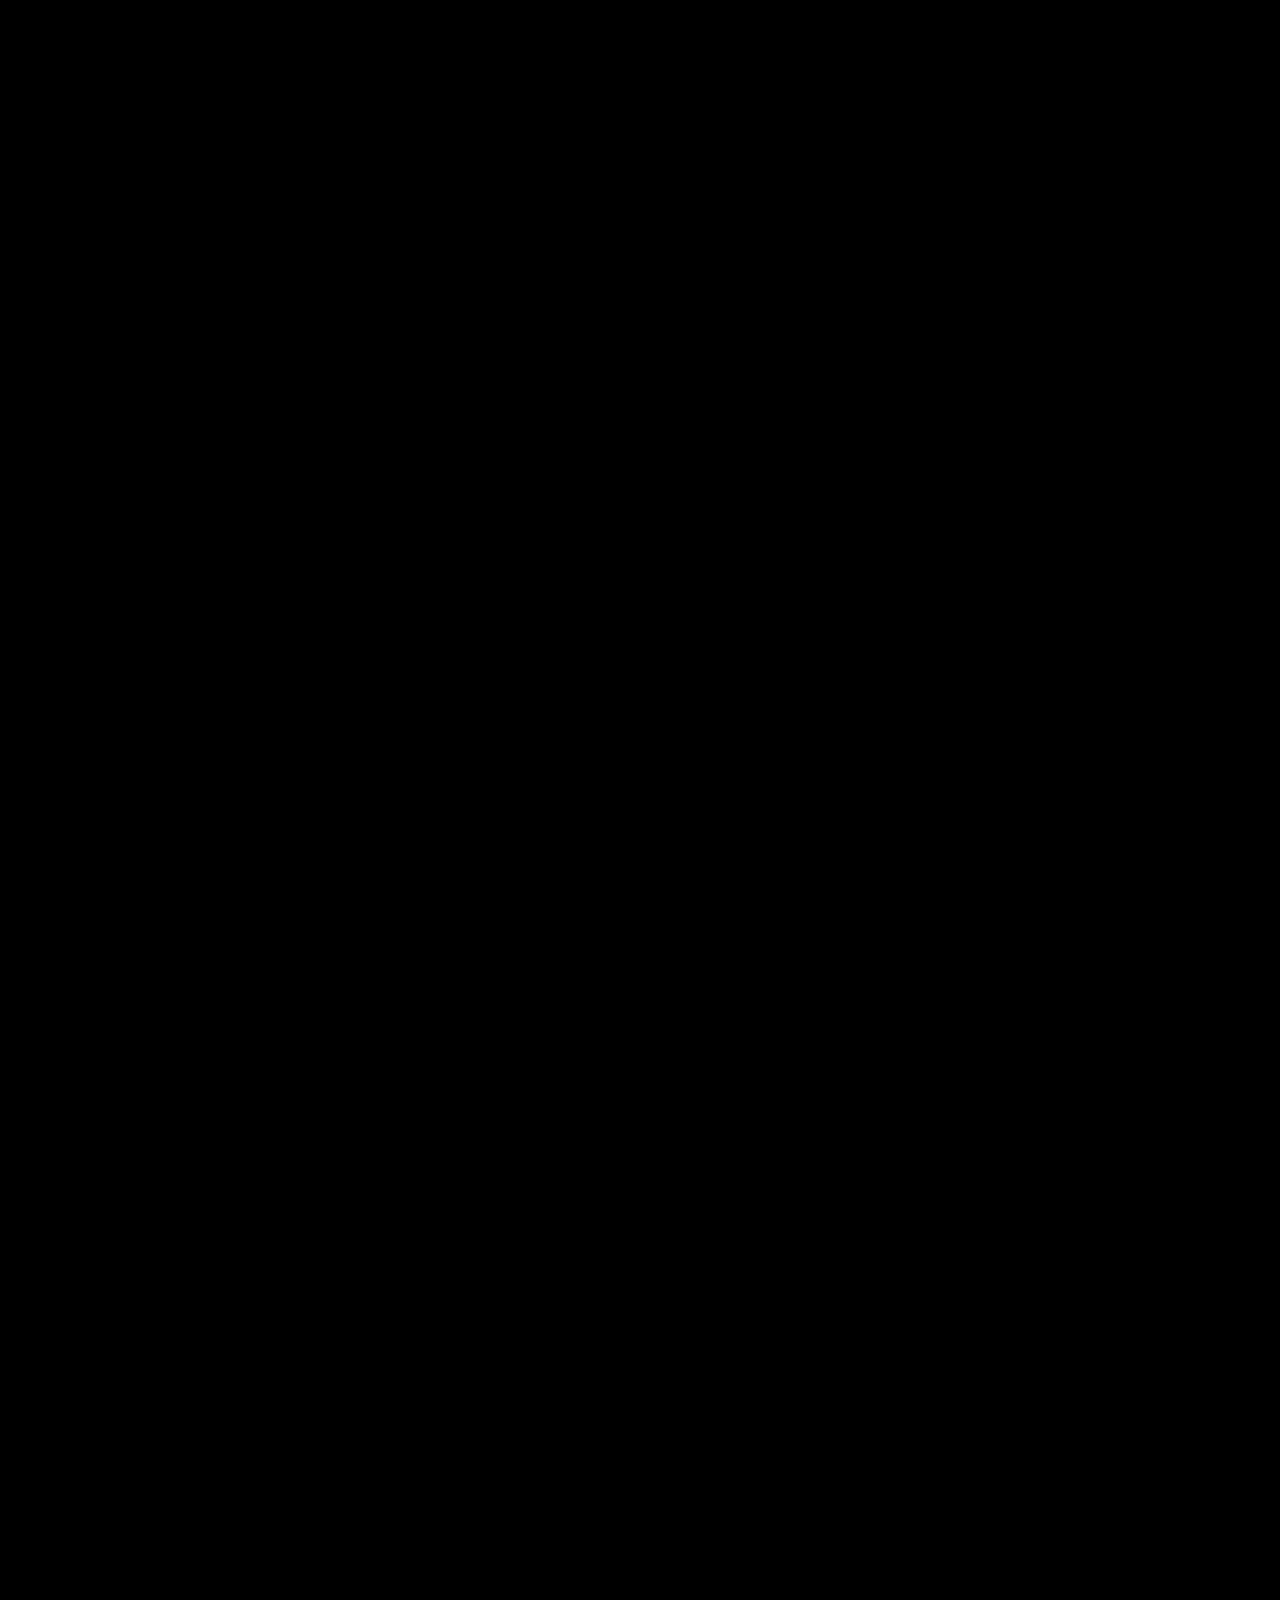
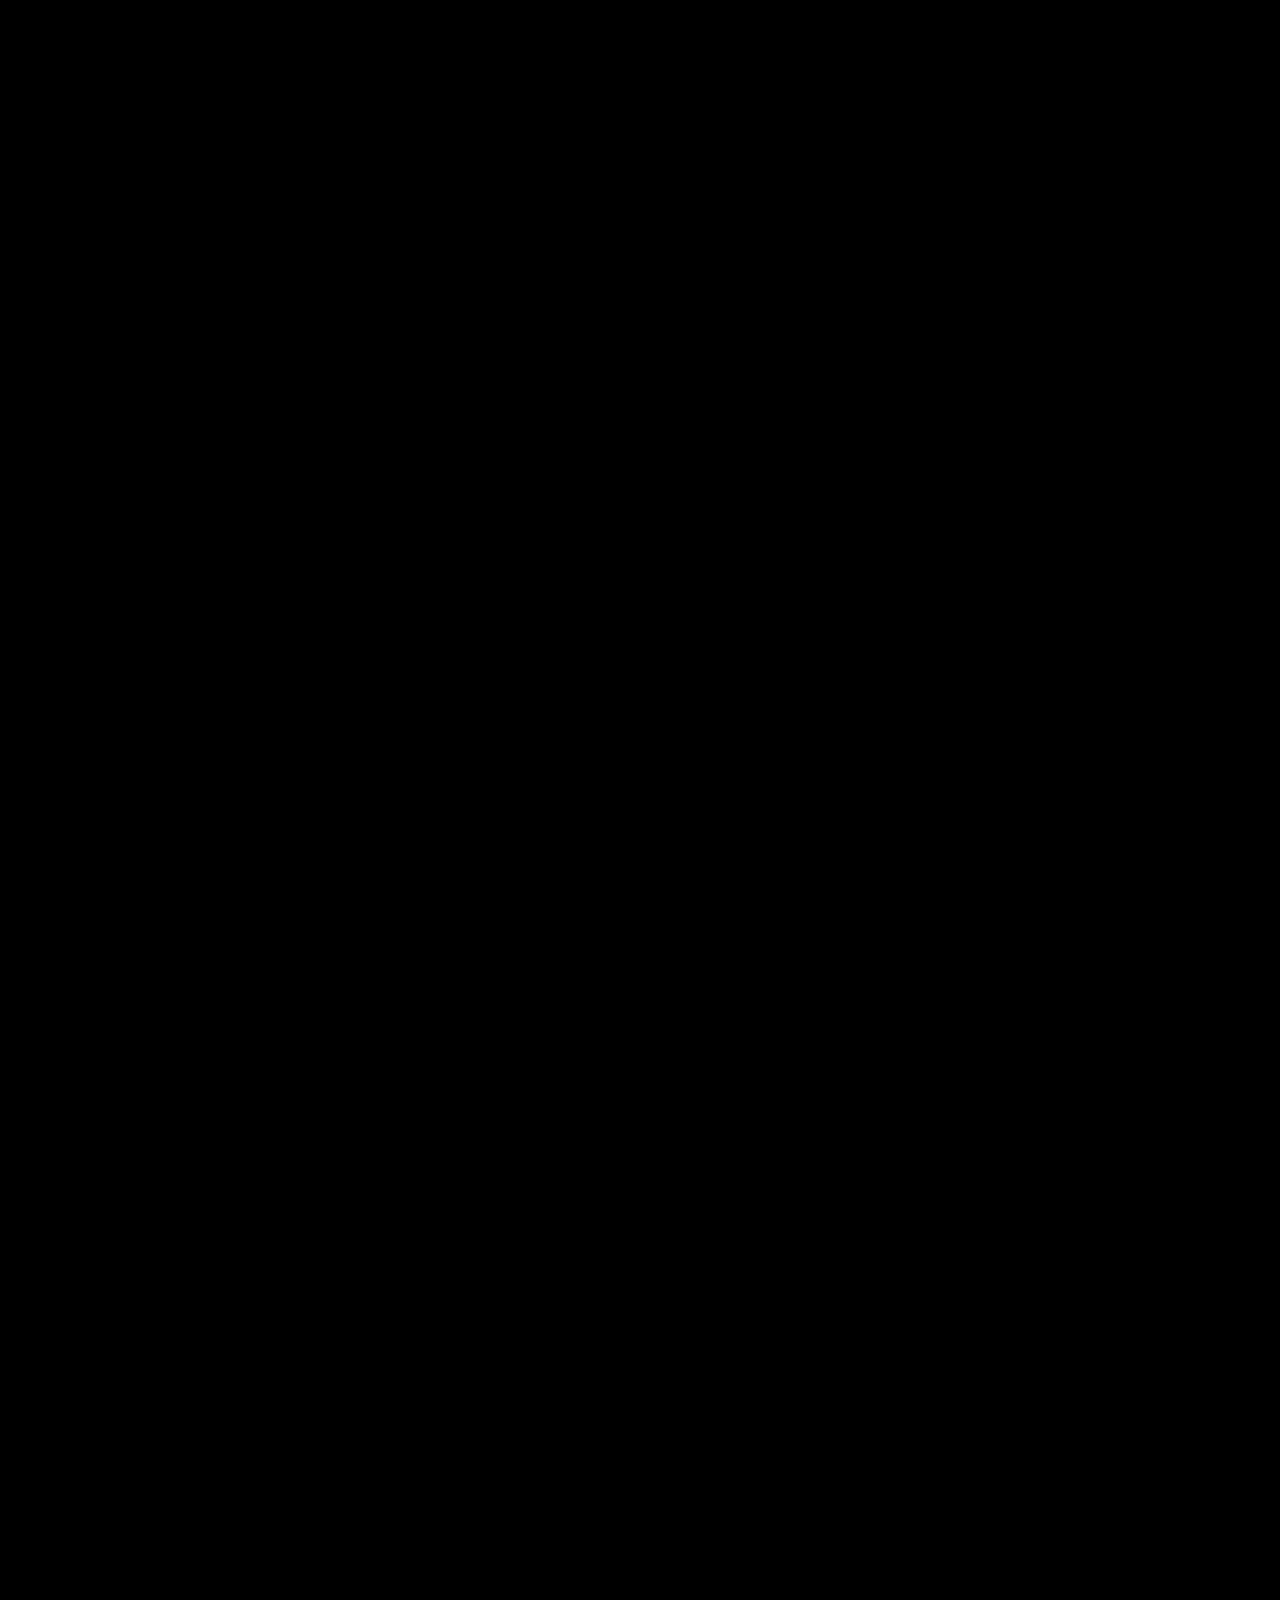
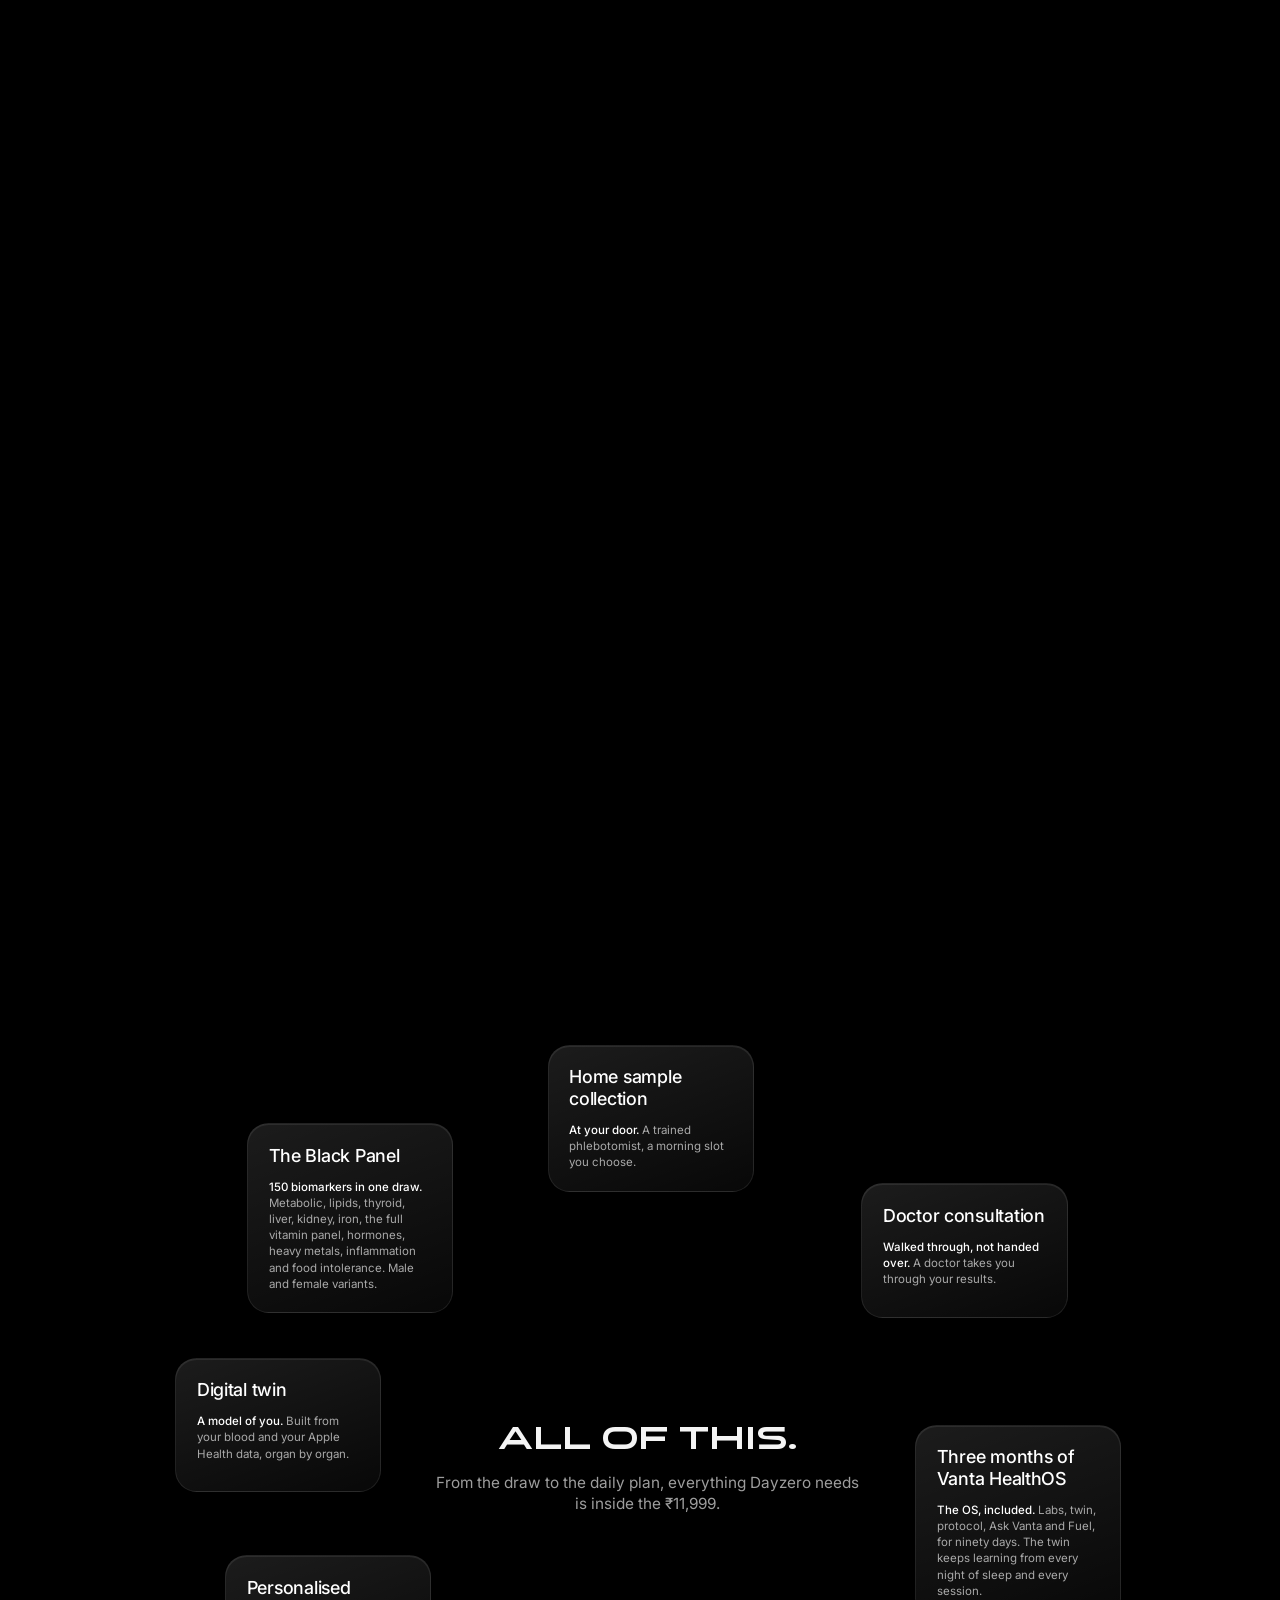
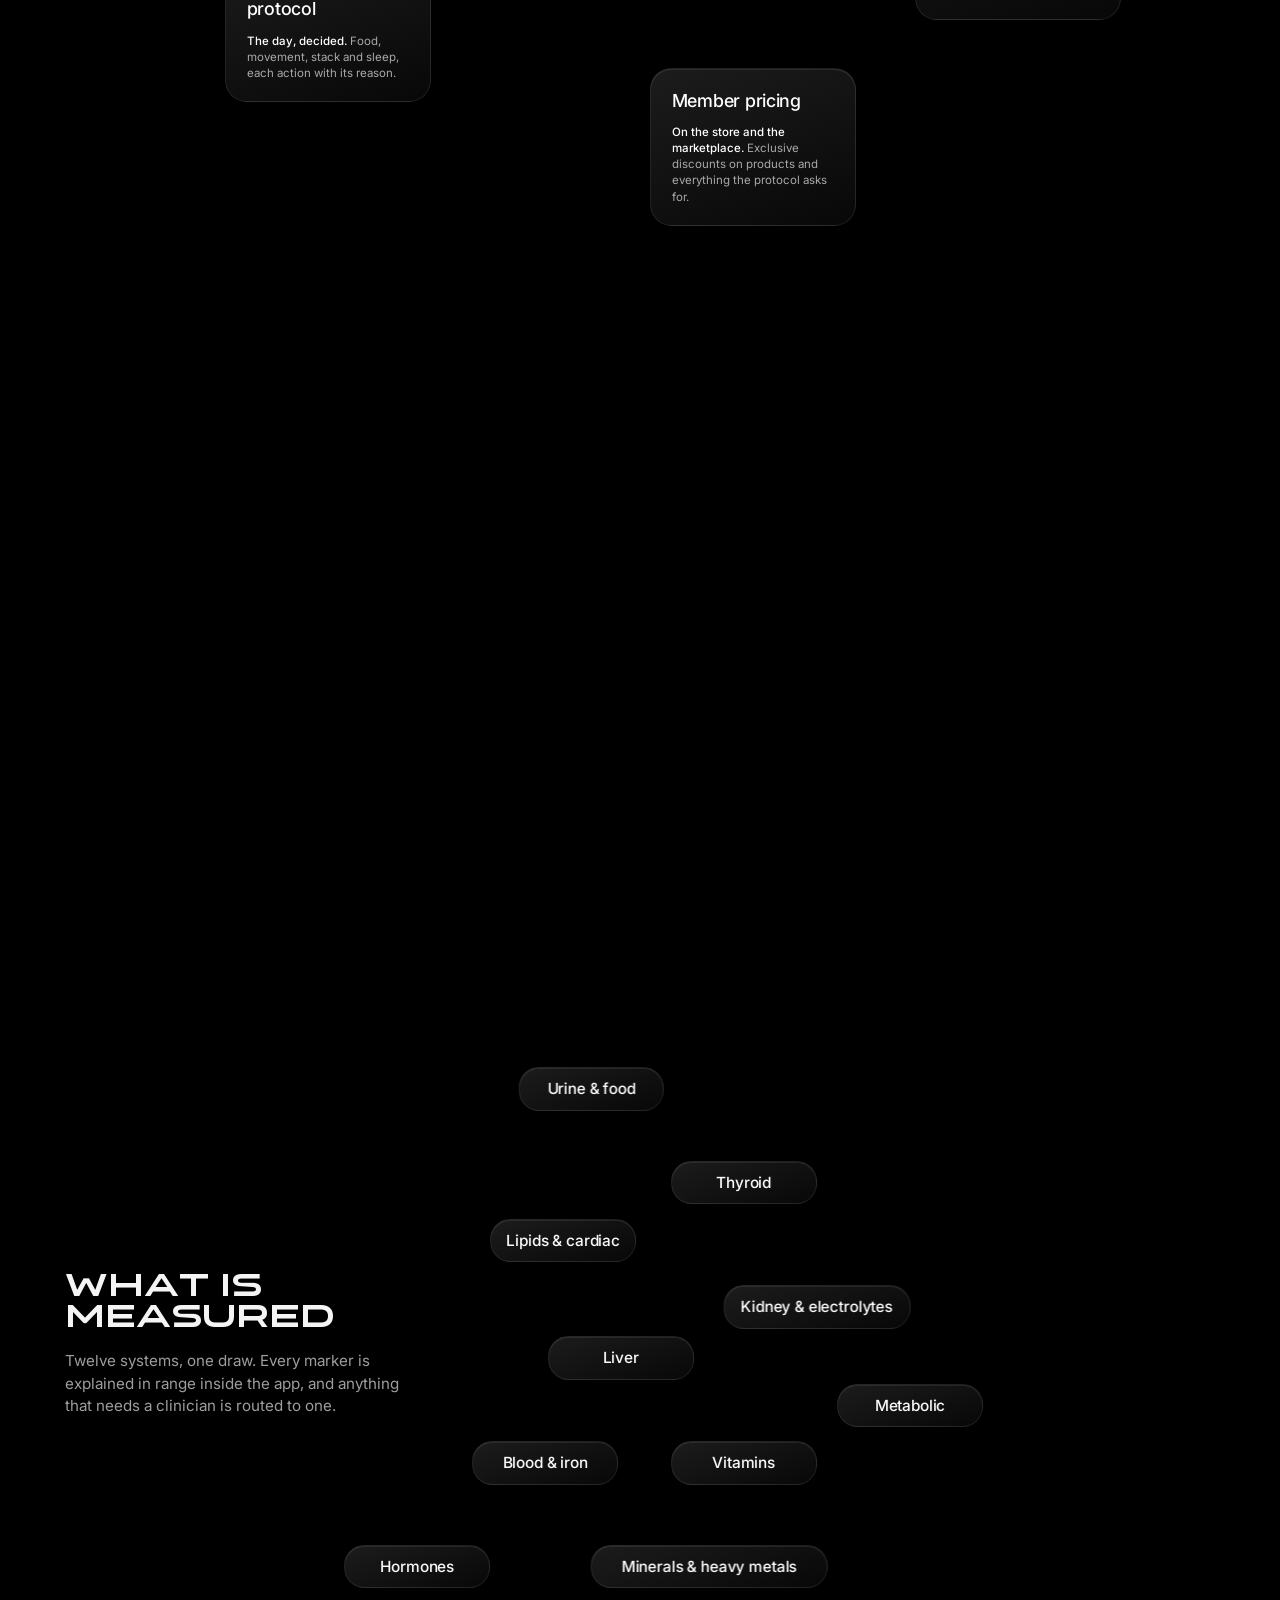
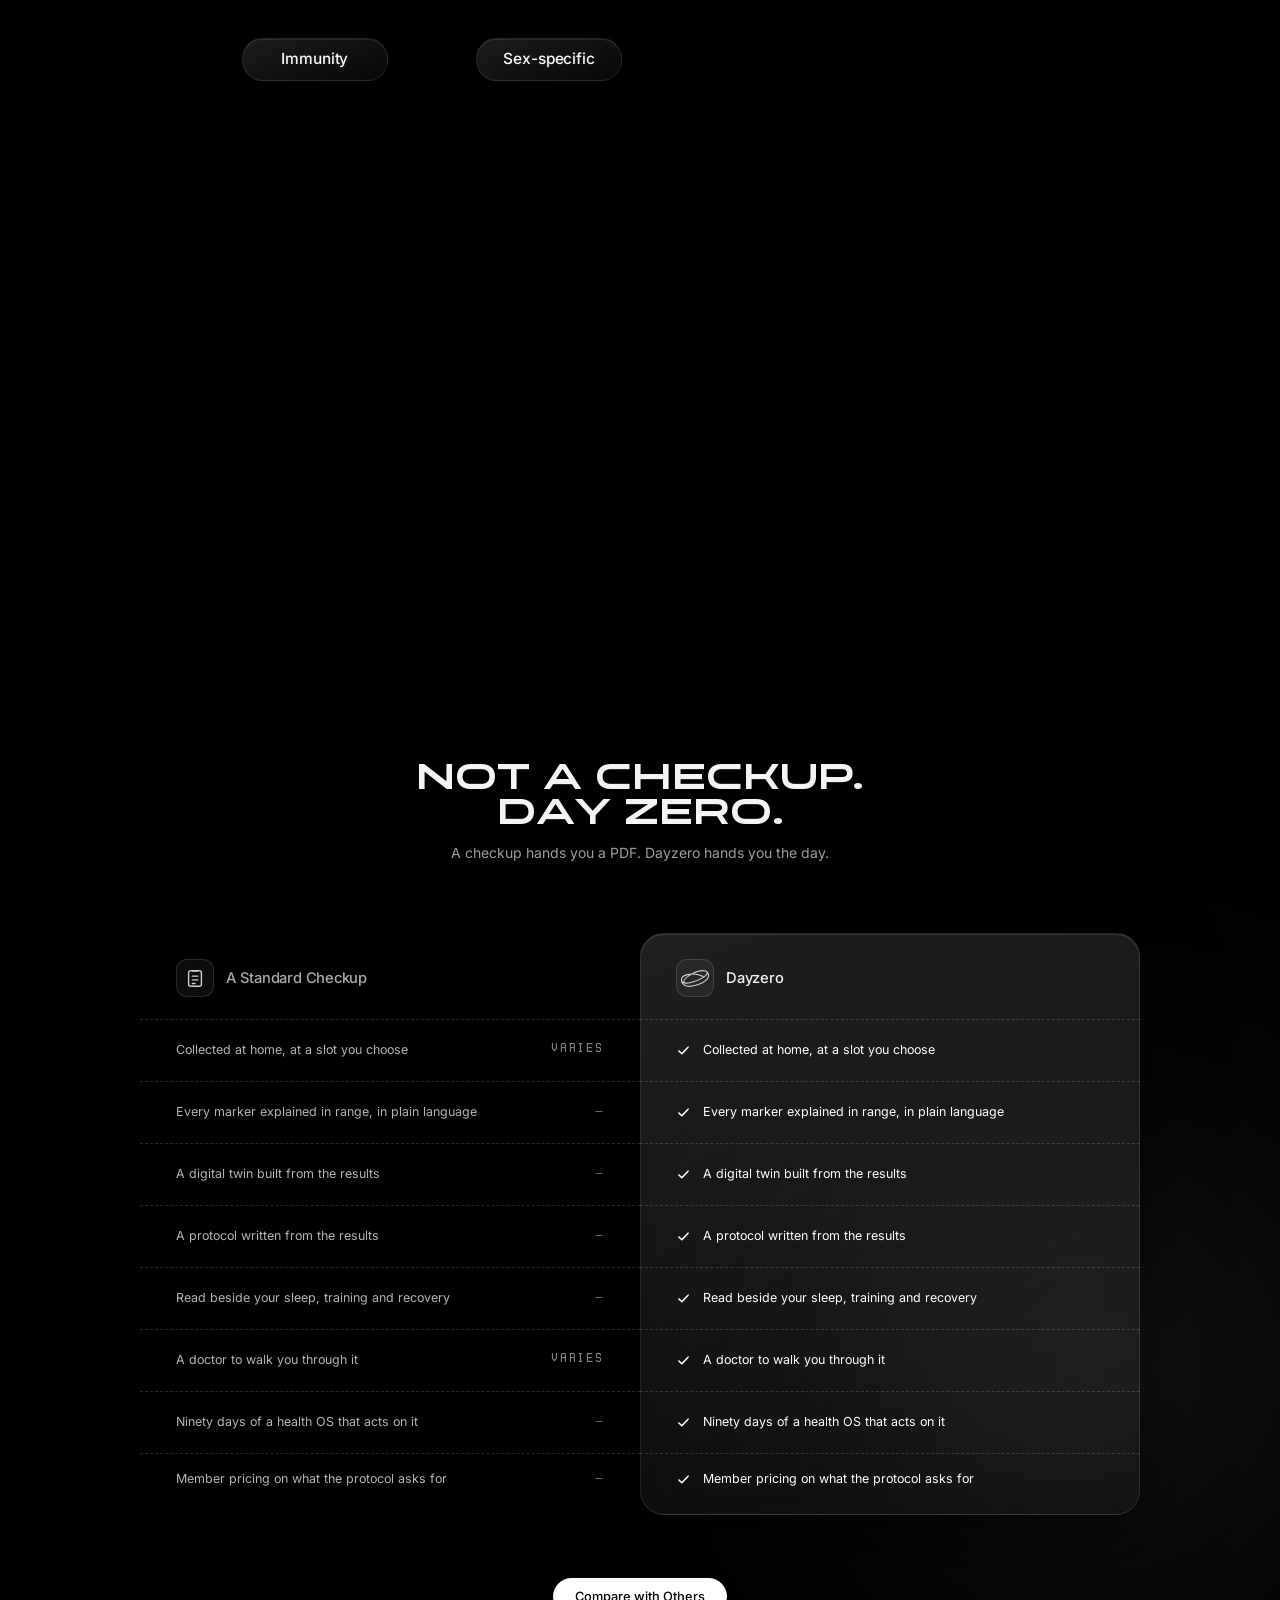
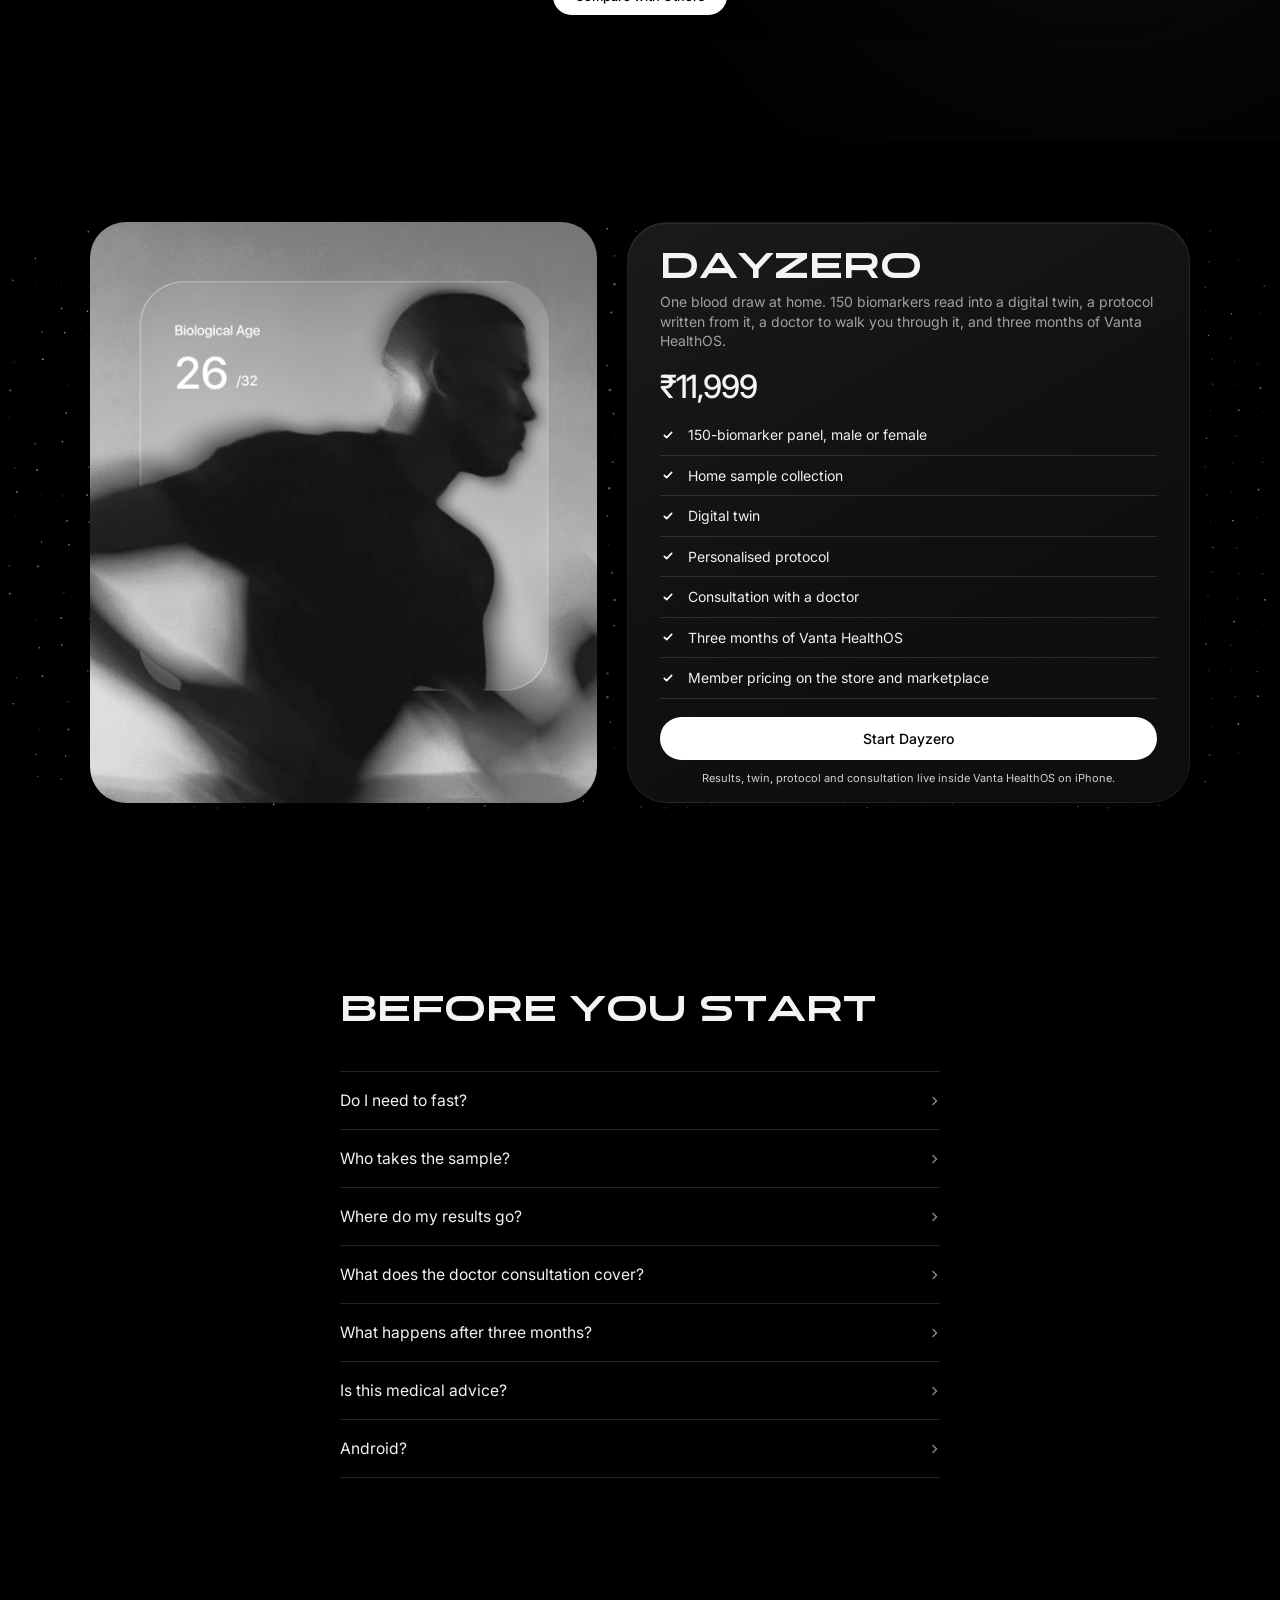
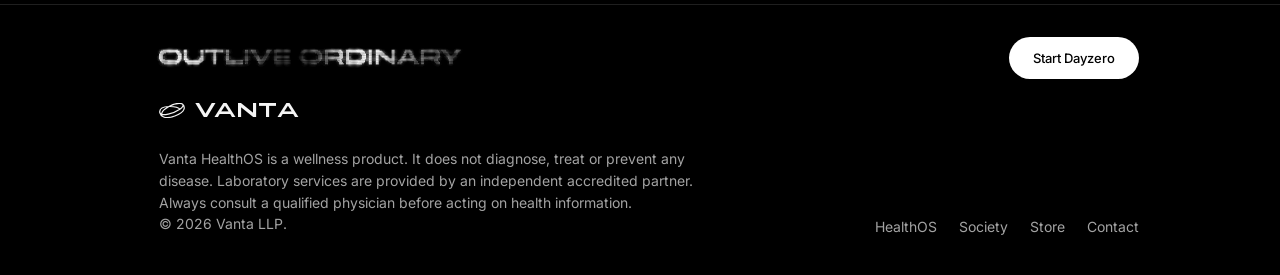
==== commit 06cbba49: "Phones: the nav links sit behind a menu button on both pages Co-Authored-By: Claude Sonnet 5.5 <nore" ====
--- a/index.html
+++ b/index.html
@@ -349,6 +349,22 @@
     .faq-in summary { font-size: .85rem; } .faq-in details p { font-size: .65rem; line-height: 1.55; }
     .legal { font-size: .6875rem; } .foot-links a { font-size: .6875rem; }
   }
+
+  /* phones: the three links live behind a menu button */
+  .nav-menu { display: none; }
+  @media (max-width: 560px) {
+    nav { flex-wrap: wrap; justify-content: center; gap: 4px 6px; padding: 7px 8px 7px 18px; }
+    nav .nav-menu { display: inline-flex; align-items: center; justify-content: center; width: 44px; height: 44px; background: none; border: 0; color: #fff; cursor: pointer; border-radius: 50%; -webkit-tap-highlight-color: transparent; }
+    nav .nav-menu svg path { transition: transform .25s ease; transform-origin: 10px 10px; }
+    nav.open .nav-menu .l1 { transform: translateY(3.5px) rotate(45deg); } nav.open .nav-menu .l2 { transform: translateY(-3.5px) rotate(-45deg); }
+    nav .opt { display: none; }
+    nav.open { border-radius: 28px; padding-bottom: 8px; }
+    nav.open .opt { display: flex; order: 9; flex: 0 0 100%; align-items: center; min-height: 48px; padding: 0 10px; font-size: 1rem; color: #fff; border-top: 1px solid rgba(255,255,255,.1); }
+    nav.open .opt.on { color: #fff; font-weight: 500; }
+    nav.open .opt:not(.on) { color: #cfcfcf; }
+  }
+
+  @media (max-width: 560px) { nav { width: calc(100vw - 28px); max-width: 420px; justify-content: flex-start; } nav .logo { margin-right: auto; } }
 </style>
 </head>
 <body>
@@ -358,6 +374,7 @@
   <a class="on opt" href="#steps">Day Zero</a>
   <a class="opt" href="#">Concierge</a>
   <a class="opt" href="what-we-test.html">What we test</a>
+  <button class="nav-menu" type="button" aria-label="Menu" aria-expanded="false" aria-controls="navlinks"><svg viewBox="0 0 20 20" width="20" height="20" fill="none" stroke="currentColor" stroke-width="1.6" stroke-linecap="round"><path class="l1" d="M3 6.5h14"/><path class="l2" d="M3 13.5h14"/></svg></button>
   <a class="join" href="#">Join Concierge</a>
 </nav>
 
@@ -1296,6 +1313,14 @@
   if (!matchMedia('(prefers-reduced-motion: reduce)').matches) timer = setInterval(() => { if (!document.hidden) show(cur + 1); }, 5200);
 })();
 
+(() => {
+  const nav = document.querySelector('nav'), b = nav && nav.querySelector('.nav-menu'); if (!b) return;
+  const set = o => { nav.classList.toggle('open', o); b.setAttribute('aria-expanded', o ? 'true' : 'false'); };
+  b.addEventListener('click', e => { e.stopPropagation(); set(!nav.classList.contains('open')); });
+  nav.addEventListener('click', e => { if (e.target.closest('a.opt')) set(false); });
+  document.addEventListener('click', e => { if (!nav.contains(e.target)) set(false); });
+  addEventListener('scroll', () => { if (nav.classList.contains('open')) set(false); }, { passive: true });
+})();
 </script>
 </body>
 </html>
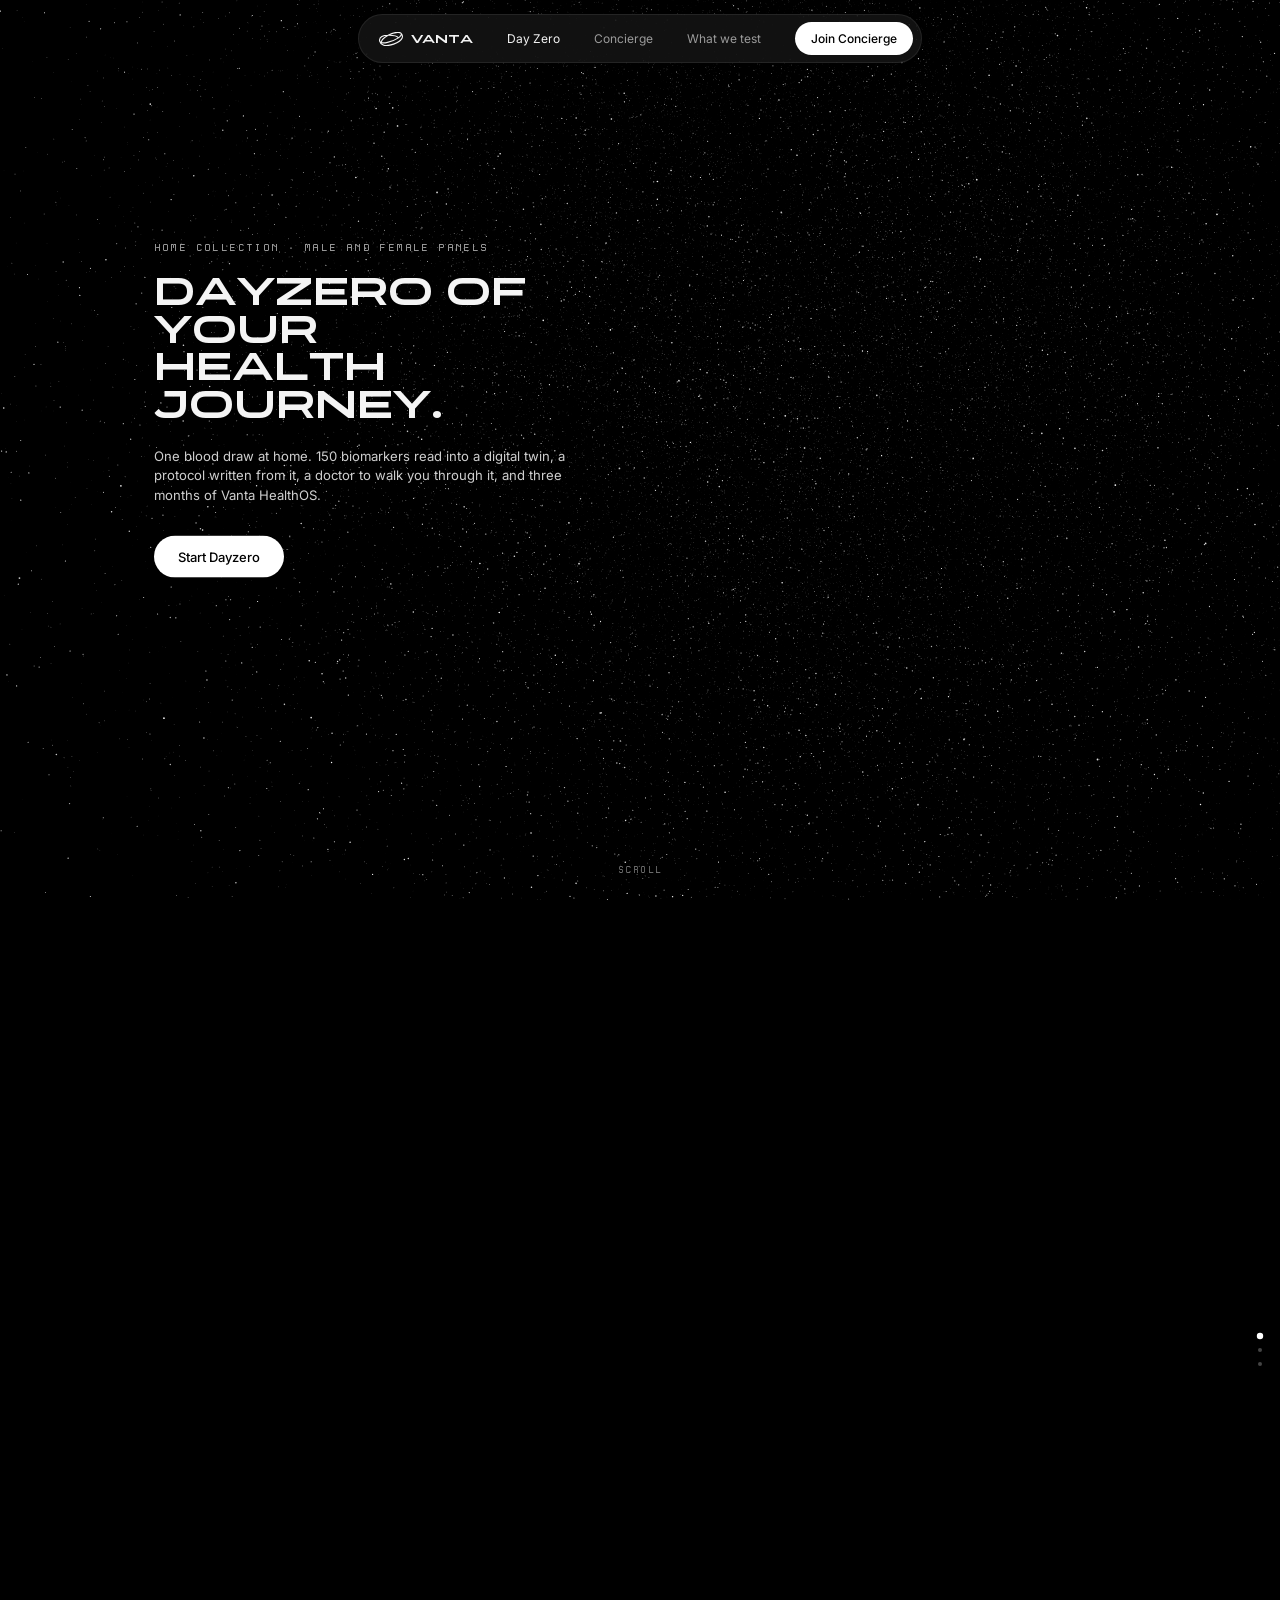
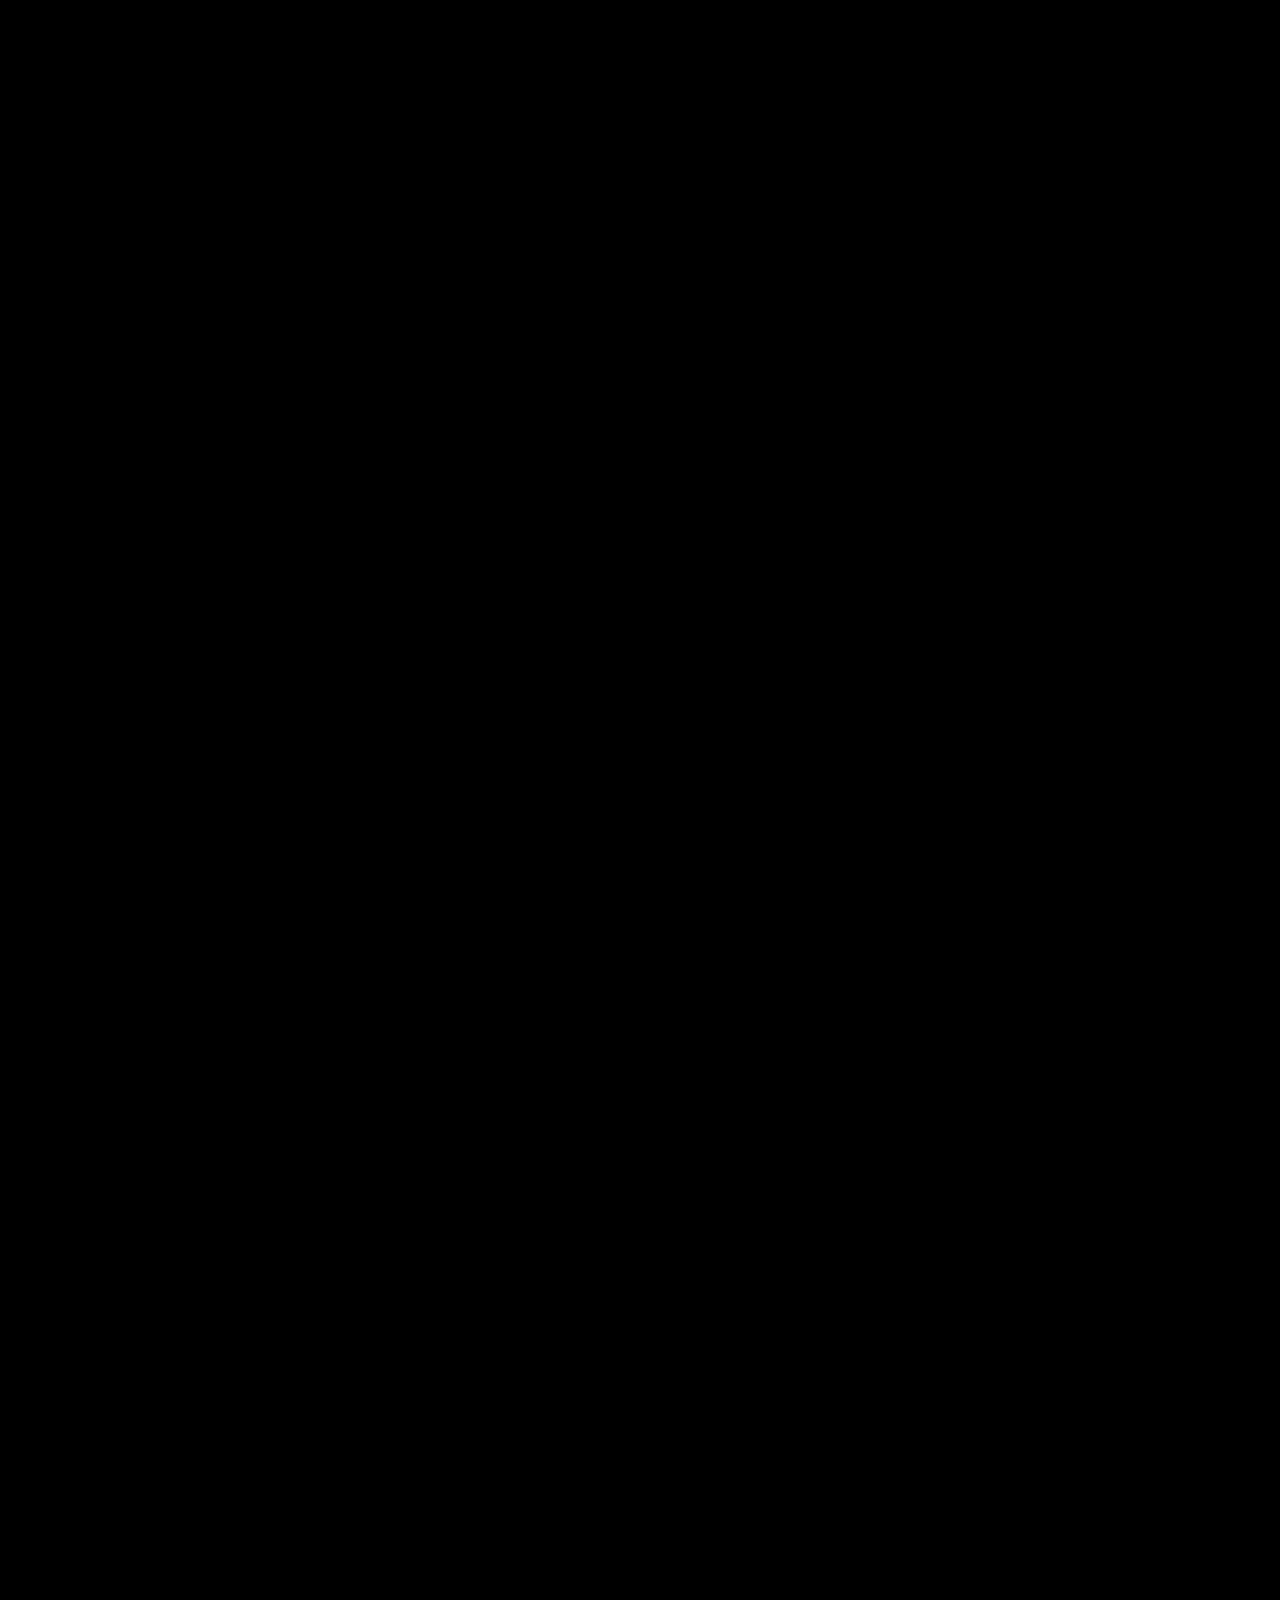
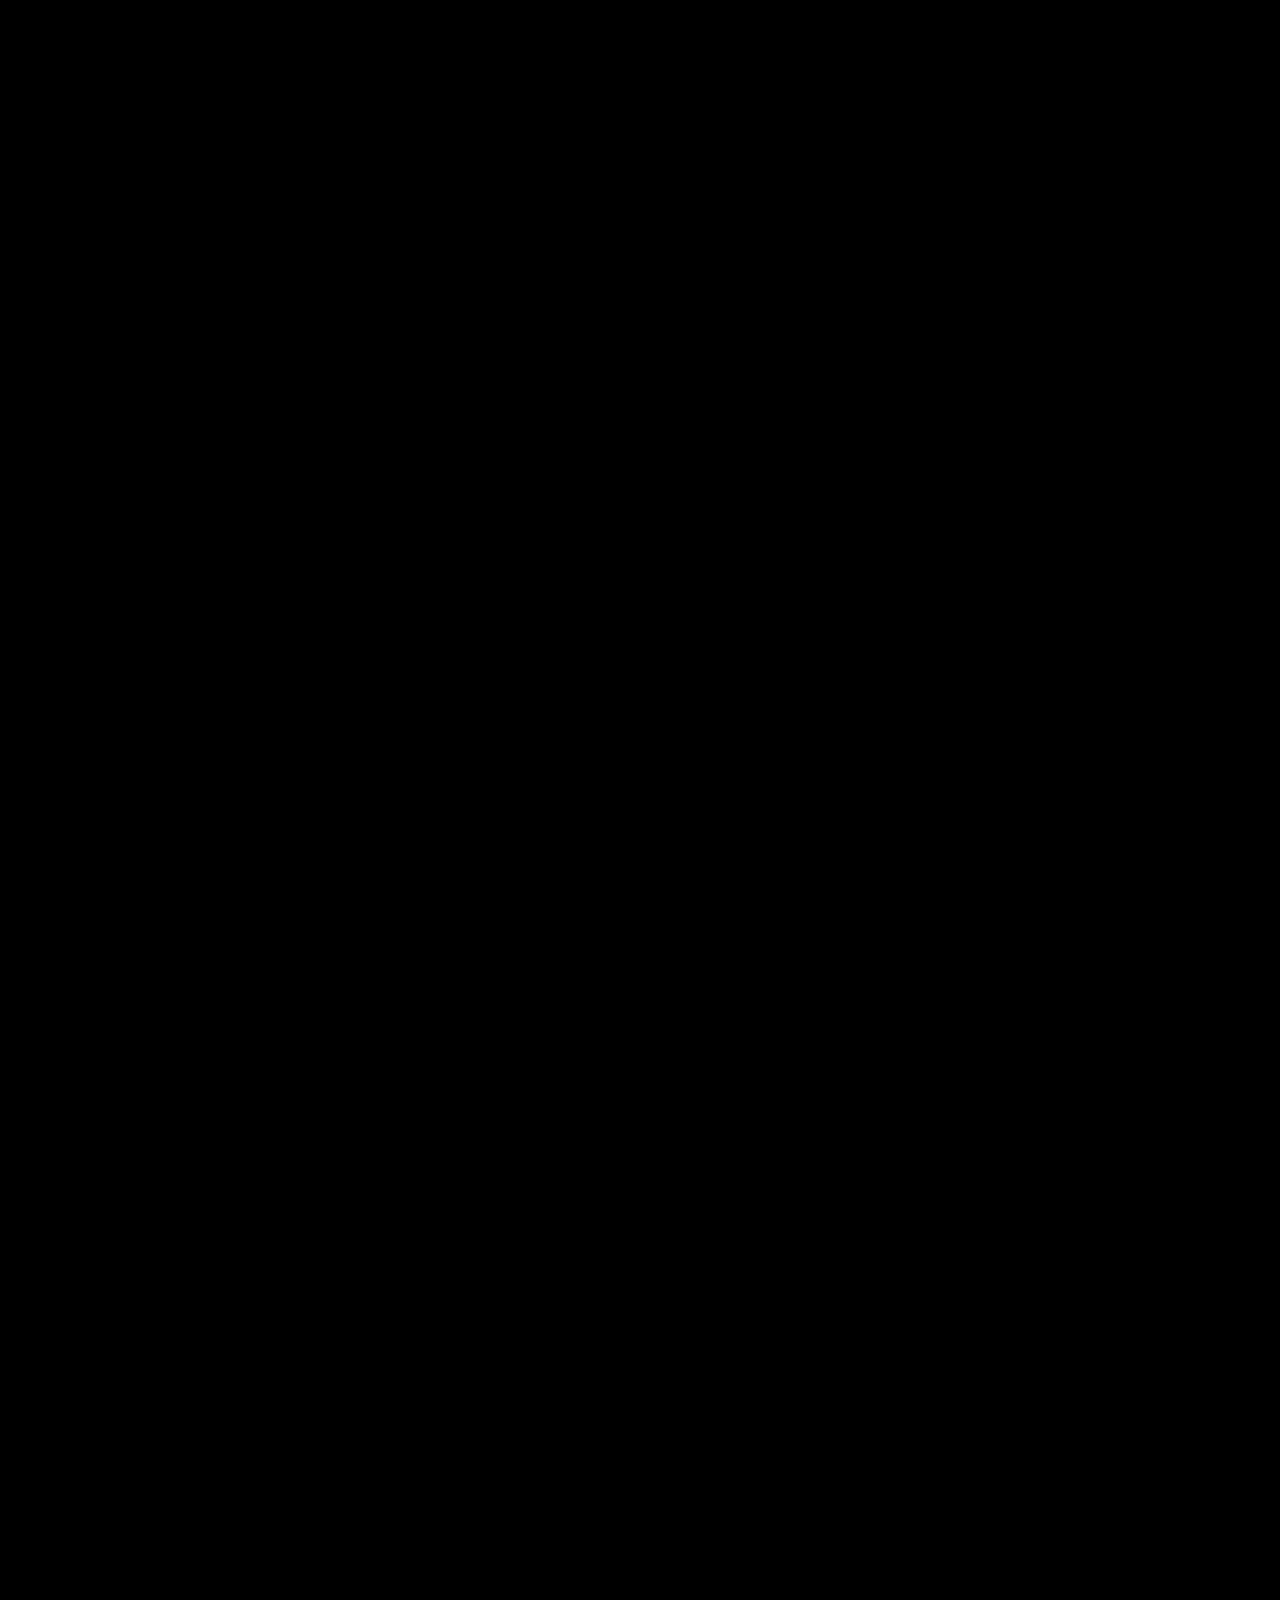
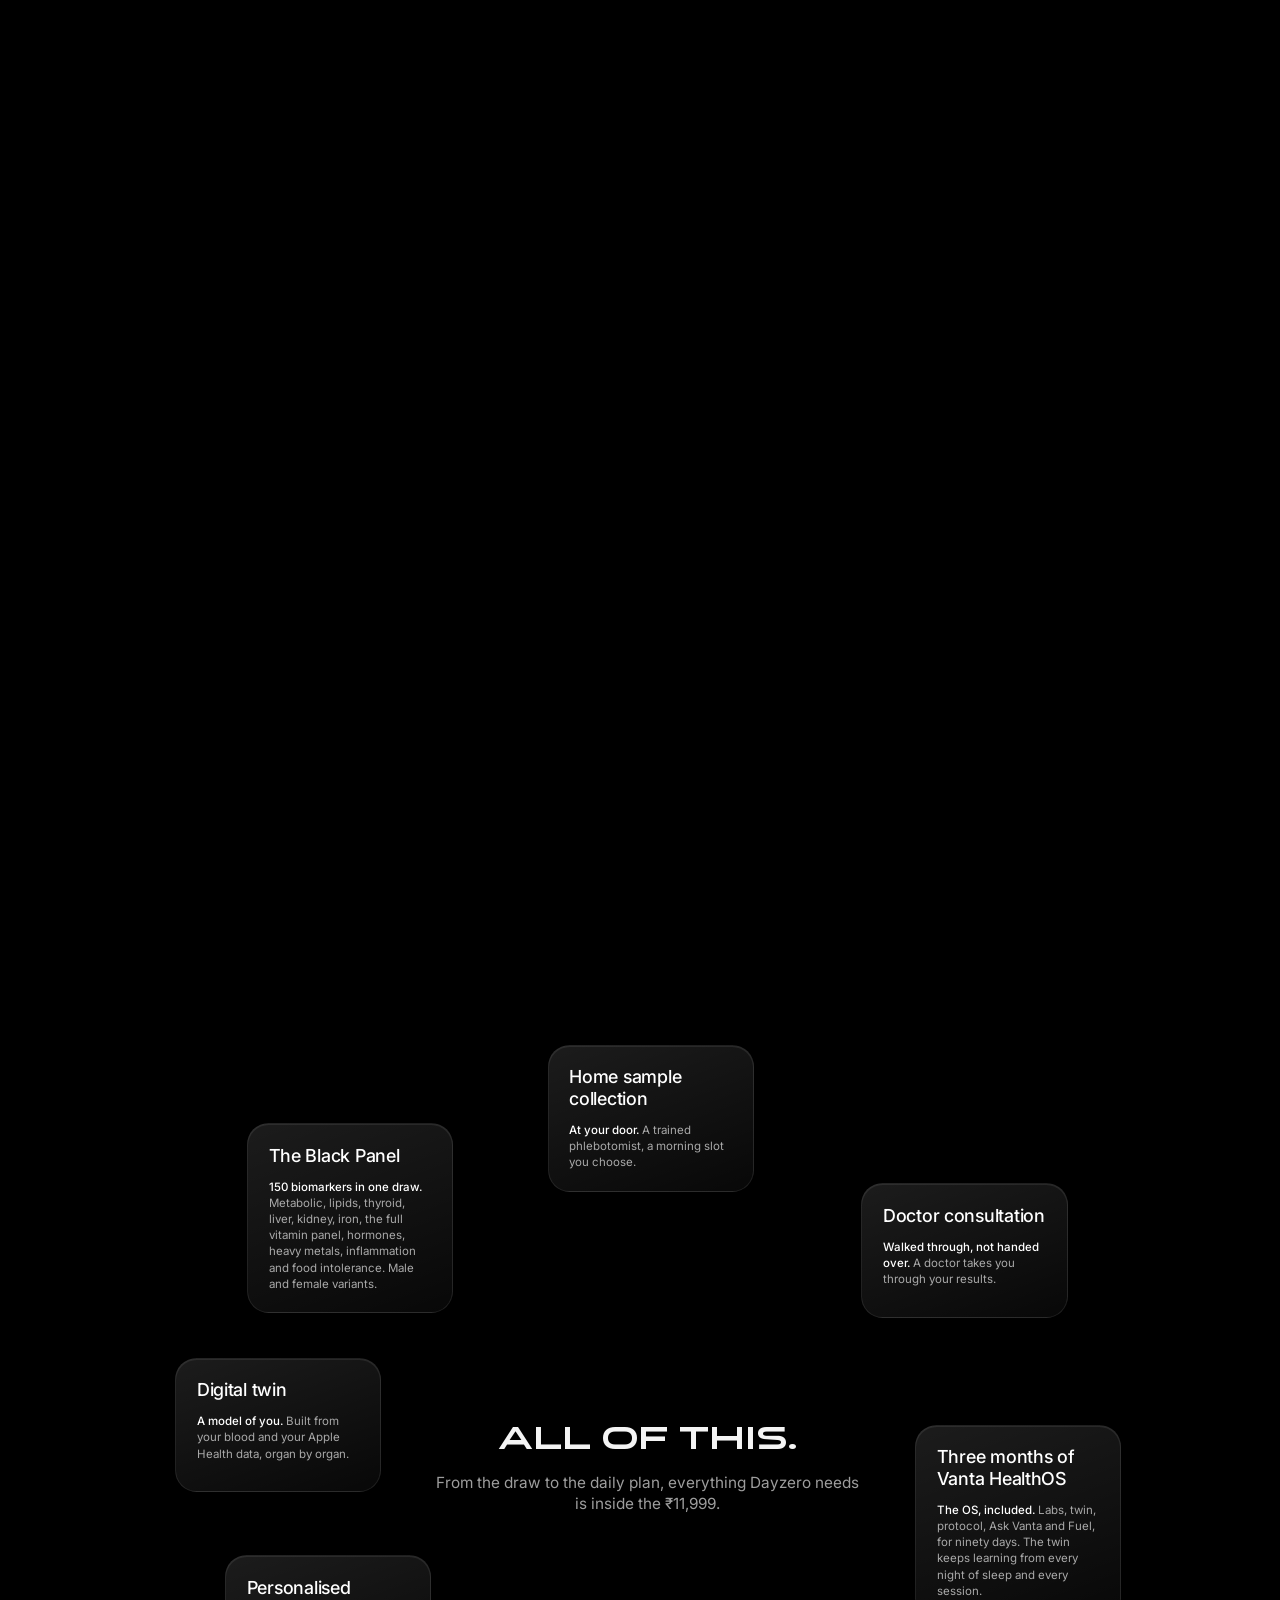
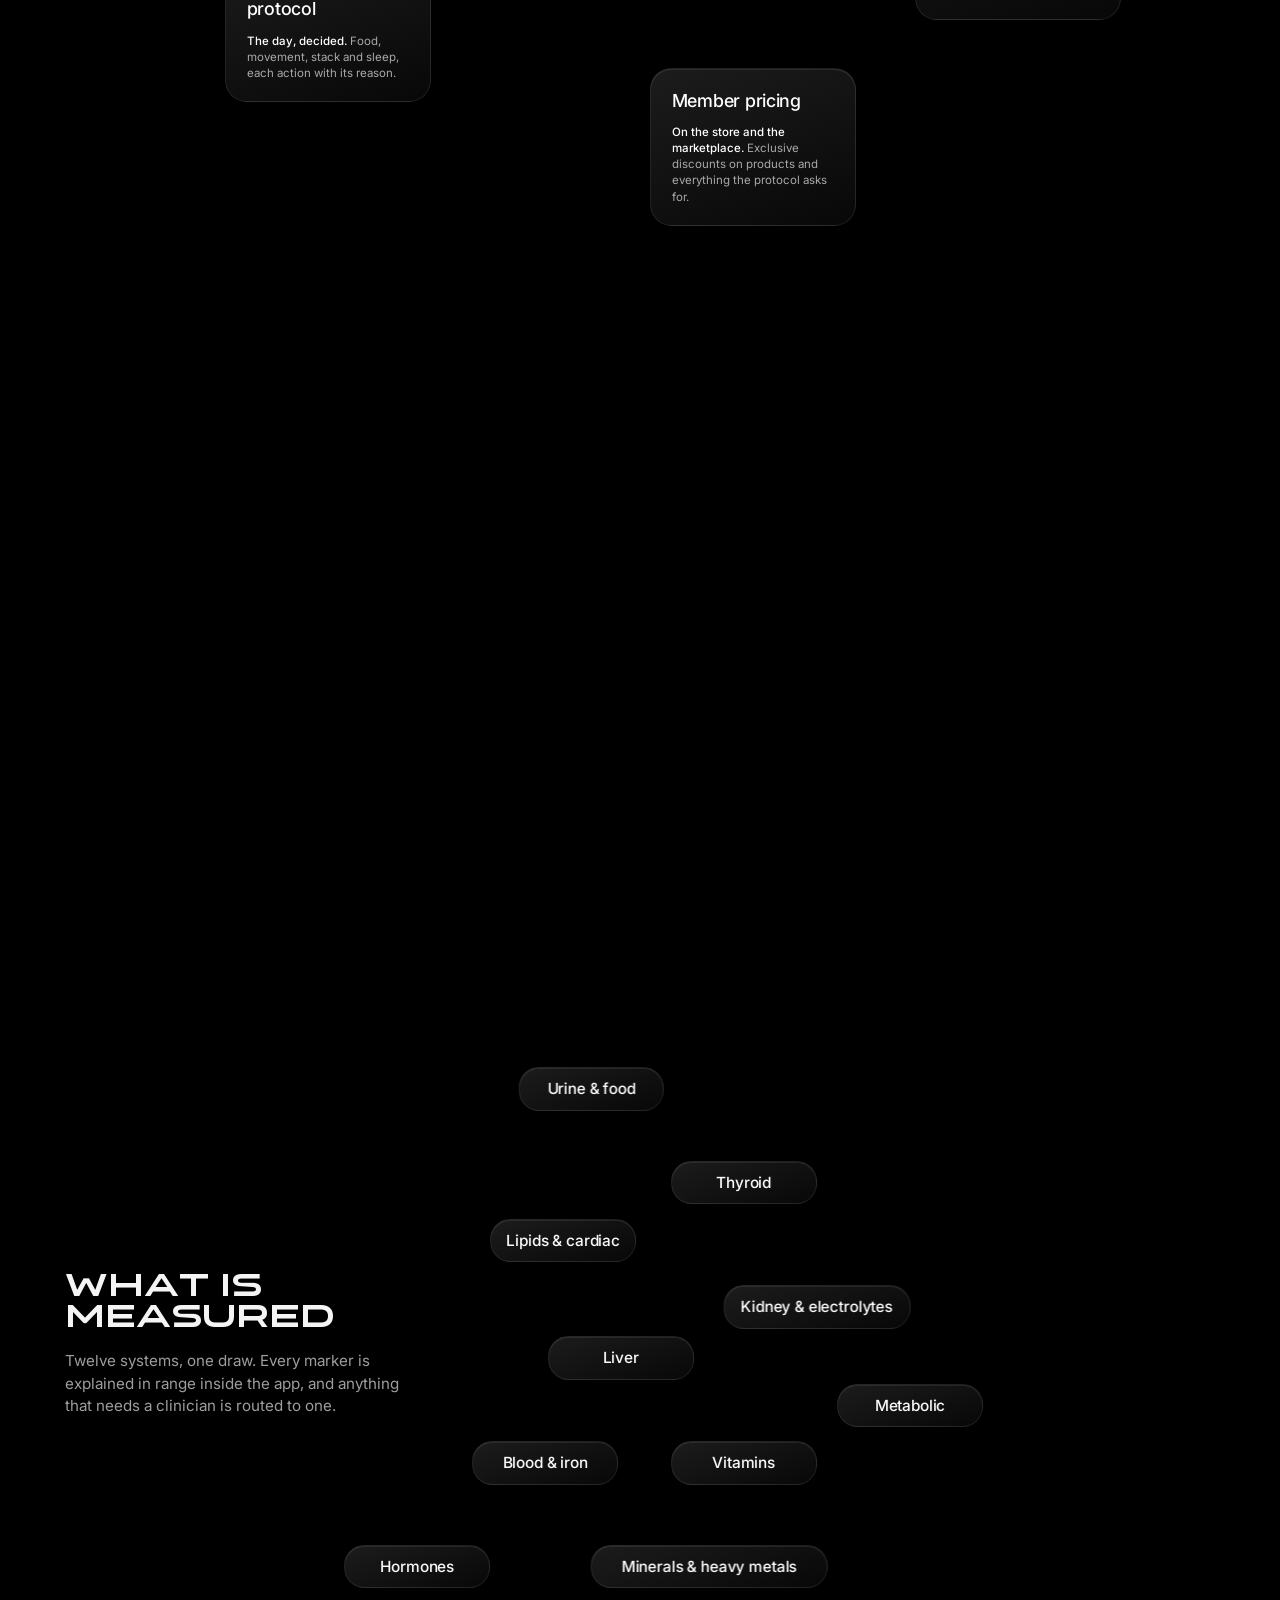
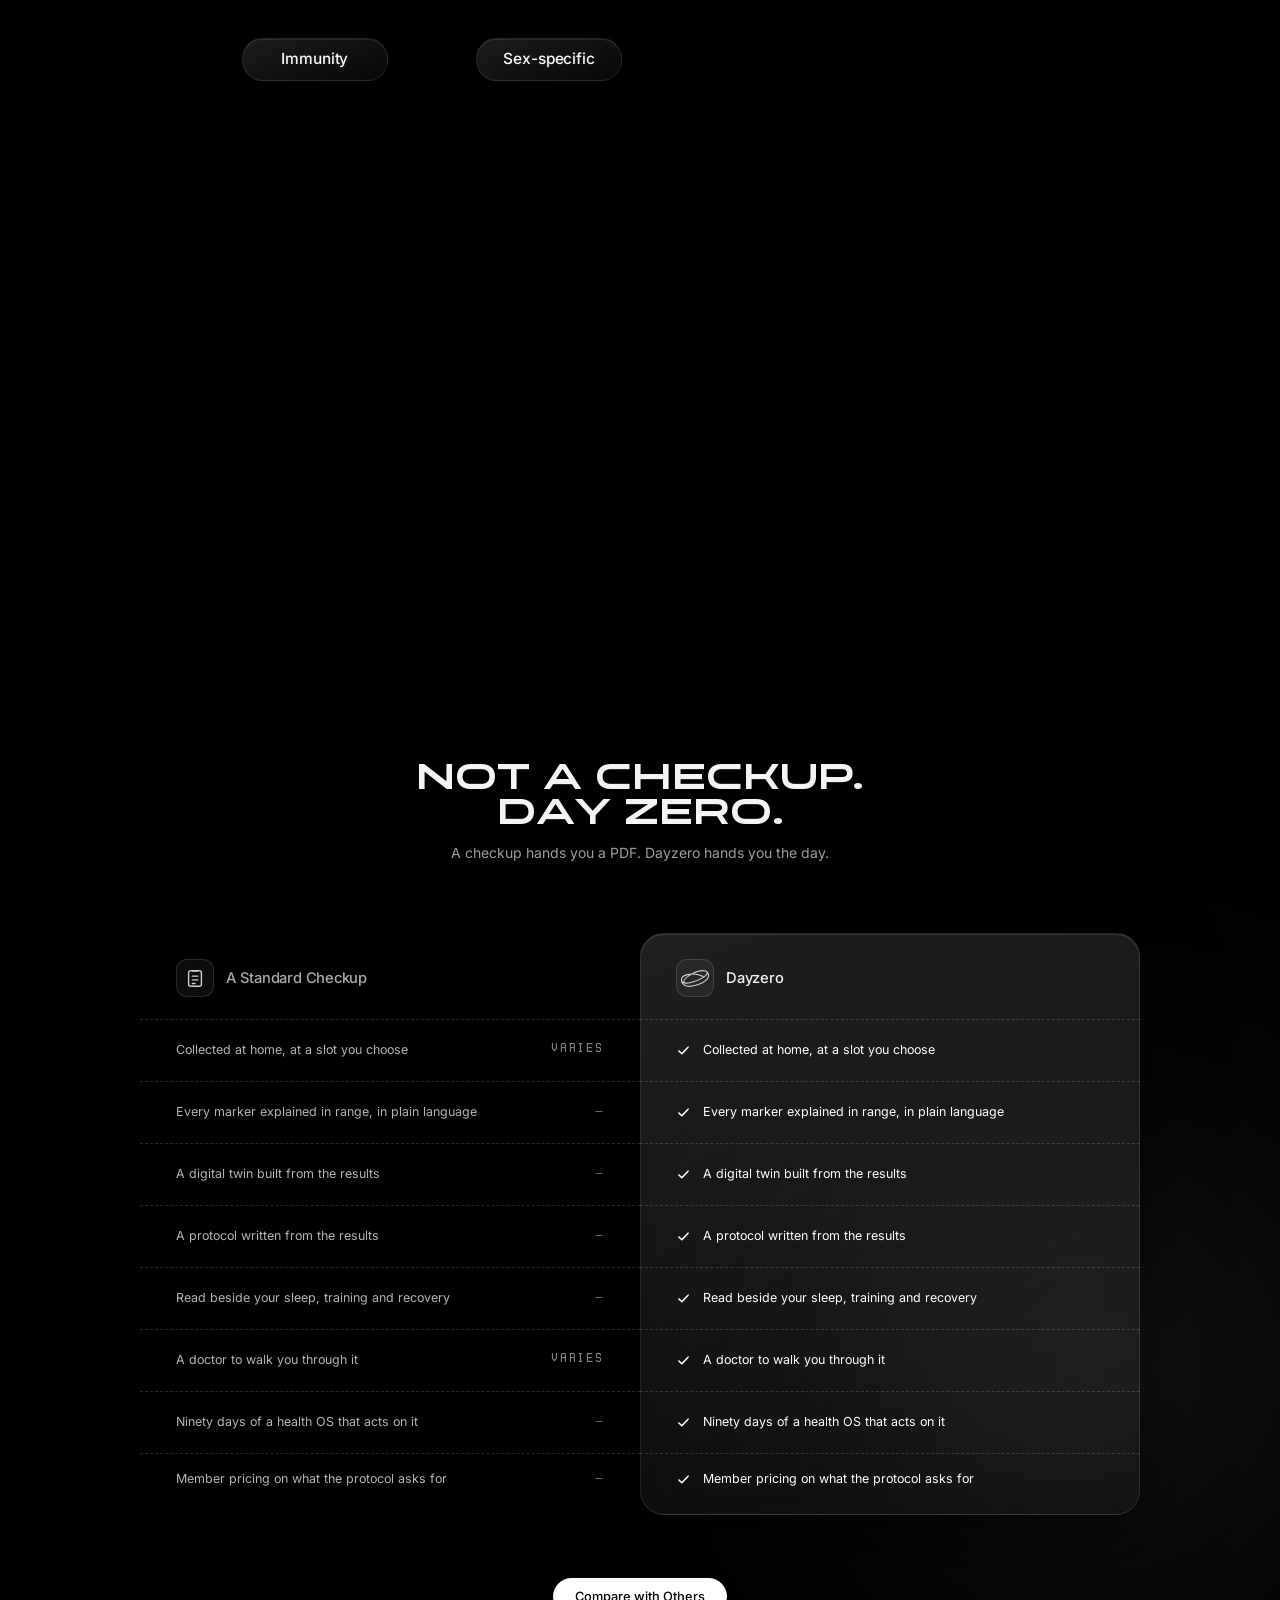
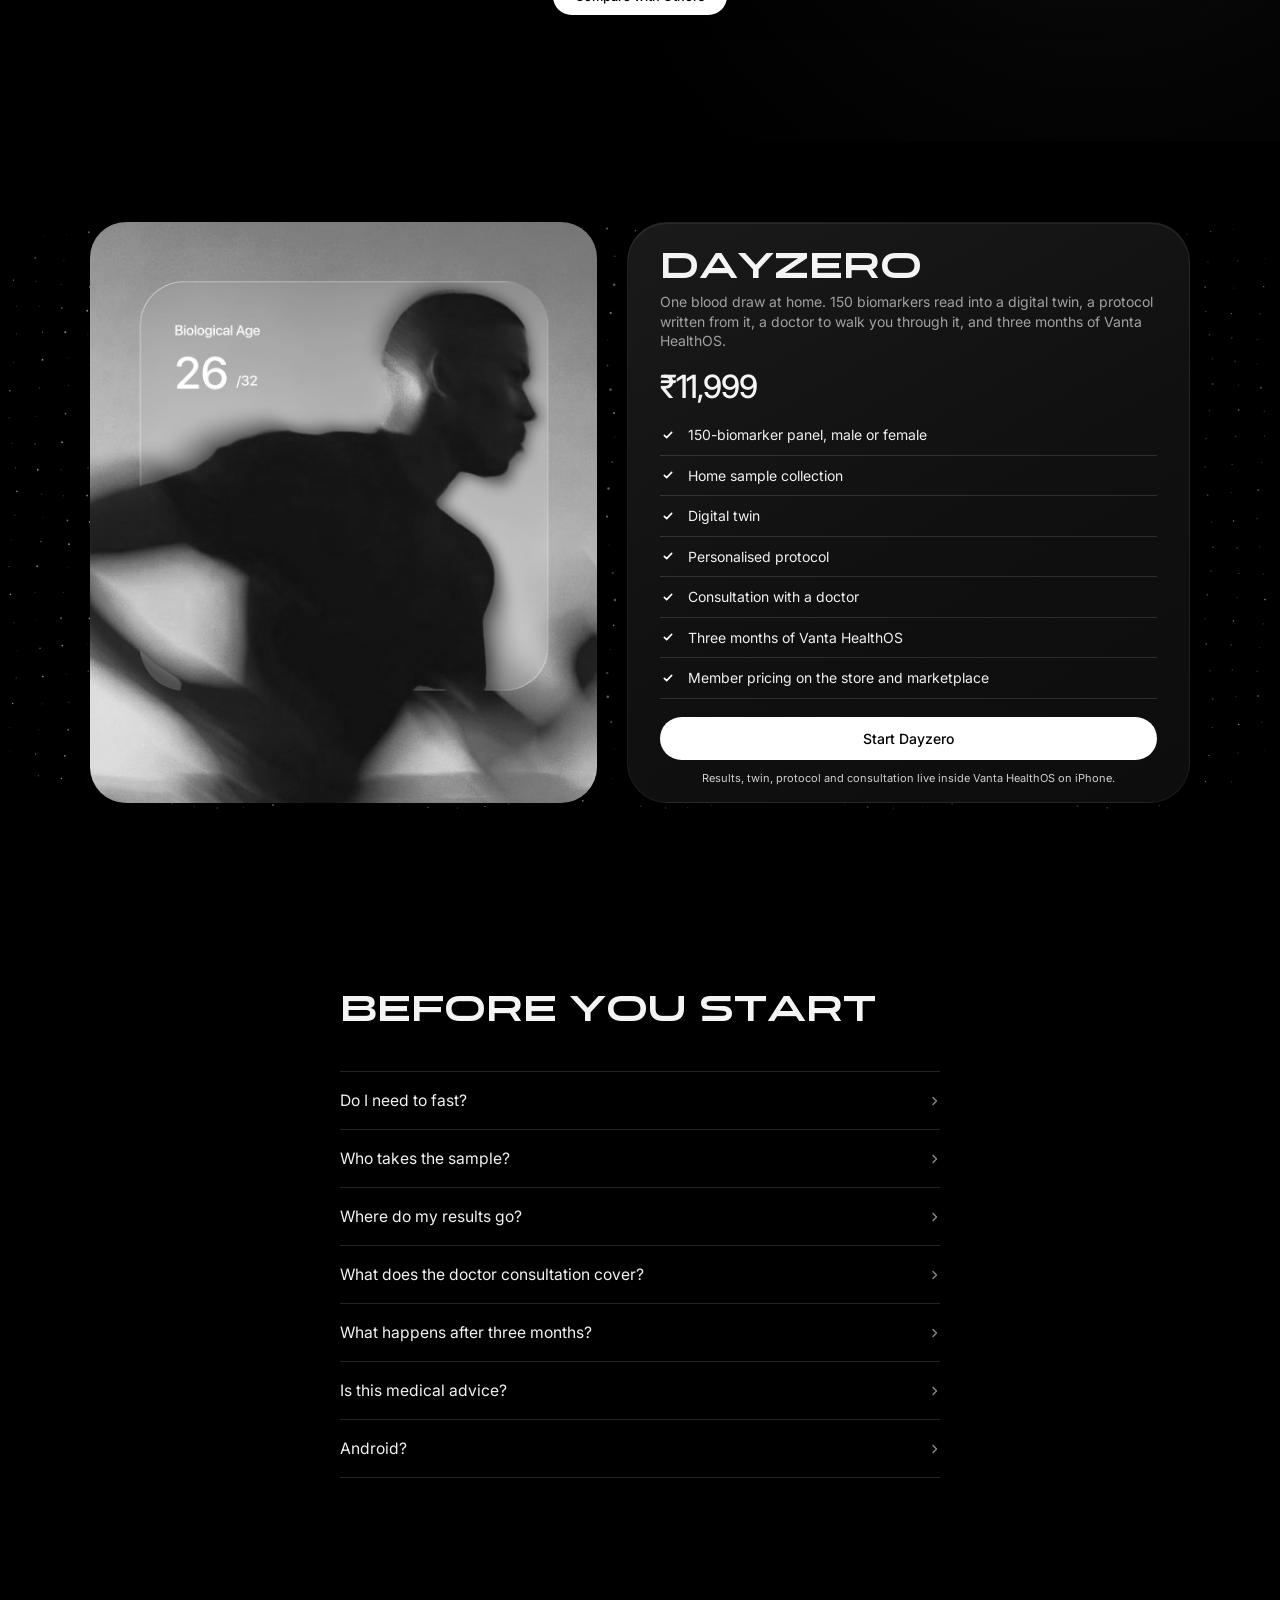
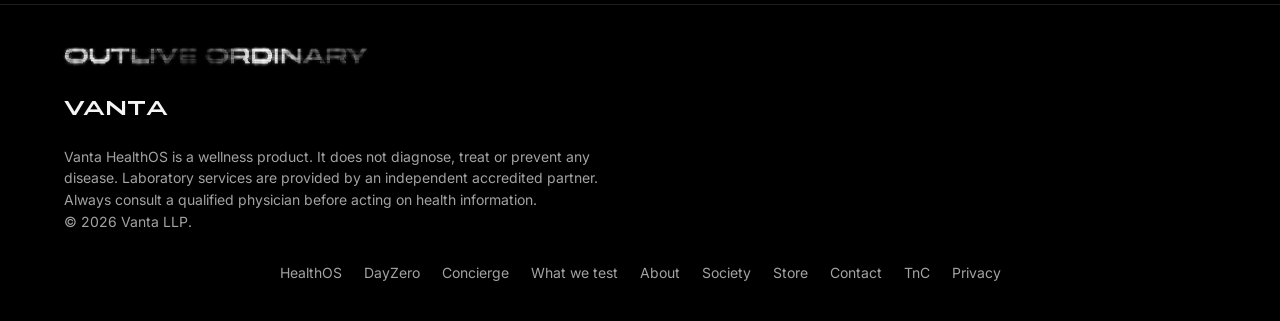
==== commit 061c6100: "Day Zero page gets the same footer as What we test; tap-to-open pills on phone-width screens; bigger" ====
--- a/index.html
+++ b/index.html
@@ -324,7 +324,7 @@
   }
 
   /* phones: the hero text sits at the top so it stays clear of the figure */
-  @media (max-width: 640px) { .hero-copy { top: 92px; transform: none; max-width: 90vw; } h1 { font-size: clamp(1.5rem, 6.4vw, 1.75rem); margin-top: 12px; } .lede { font-size: .9375rem; margin-top: 14px; } .hero-copy .btn { margin-top: 20px; } .eyebrow { letter-spacing: .1em; } #dots { transform: translateY(8vh); } }
+  @media (max-width: 640px) { .hero-copy { top: 92px; transform: none; max-width: 90vw; } h1 { font-size: clamp(1.5rem, 6.4vw, 1.75rem); margin-top: 12px; } .lede { font-size: .9375rem; margin-top: 14px; } .hero-copy .btn { margin-top: 20px; } .eyebrow { letter-spacing: .1em; } }
 
   @media (max-width: 640px) { .step h2 { font-size: 1.375rem; } .step p { font-size: .9375rem; line-height: 1.5; margin-top: 8px; } }
 
@@ -365,6 +365,33 @@
   }
 
   @media (max-width: 560px) { nav { width: calc(100vw - 28px); max-width: 420px; justify-content: flex-start; } nav .logo { margin-right: auto; } }
+
+  /* phones: the footer links sit closer together */
+  @media (max-width: 640px) { .foot-links, .foot-bot .foot-links { gap: 0 2px; } .foot-links a, .foot-bot .foot-links a { padding: 8px 7px; min-height: 38px; } .foot-bot .foot-links { margin-top: 18px; } }
+
+  /* phones: the hero text keeps clear of both edges */
+  @media (max-width: 640px) { .hero-copy { left: 20px; right: 20px; max-width: none; } h1 { font-size: clamp(1.75rem, 9.6vw, 2.375rem); } .eyebrow { font-size: .55rem; letter-spacing: .08em; } }
+
+  /* ================= the footer, the same as on the What we test page ================= */
+  :root { --gut: max(5vw, calc((100vw - 1240px) / 2)); }
+  @media (max-width: 900px) { :root { --gut: 6vw; } }
+  #closing { padding-left: var(--gut); padding-right: var(--gut); }
+  footer { padding-left: var(--gut); padding-right: var(--gut); }
+  .foot-logo svg { display: none; }
+  .foot-logo { margin-left: 0; }
+  .foot-bot { display: block; padding-left: 0; }
+  .foot-bot .foot-links { justify-content: center; margin-left: 0; padding-left: 0; }
+  @media (min-width: 641px) {
+    #closing { padding-top: 32px; padding-bottom: 14px; }
+    .cl-text { width: clamp(200px, 24vw, 340px); }
+    .foot-logo { font-size: 1.25rem; margin-top: 4px; }
+    .legal { font-size: .875rem; line-height: 1.55; max-width: 540px; color: #a3a3a3; }
+    .foot-links a, .foot-bot .foot-links a { font-size: .875rem; color: #a3a3a3; } .foot-links a:hover { color: #fff; }
+    .foot-bot { padding-top: 24px; padding-bottom: 40px; } .foot-bot .foot-links { gap: 10px 22px; margin-top: 32px; }
+  }
+
+  /* the footer on a phone: exactly as on the What we test page */
+  @media (max-width: 640px) { .legal { font-size: .6875rem; line-height: 1.5; } .foot-links a, .foot-bot .foot-links a { font-size: .6875rem; } }
 </style>
 </head>
 <body>
@@ -527,7 +554,6 @@
   <div class="cl-wrap">
     <h2 class="sr-only">Outlive Ordinary</h2>
     <div class="cl-text"><canvas id="clglow" aria-hidden="true"></canvas></div>
-    <a class="btn" href="#">Start Dayzero</a>
   </div>
 </section>
 
@@ -535,7 +561,7 @@
   <div class="foot-logo"><svg width="26" height="15" viewBox="0 0 235 139" fill="none" stroke="currentColor" stroke-width="11" aria-hidden="true"><path d="M23.0542 105.334C18.6114 86.1446 48.7118 55.2447 88.8616 32.509M88.8616 32.509C121.009 14.305 159.598 1.33501 192.058 3.80086C202.579 4.60013 209.954 7.0905 214.43 10.7805M4.97778 90.5973C3.82068 87.4789 3.3192 83.892 3.55781 79.8009C5.51978 46.1618 45.9247 33.3757 88.8616 32.509M88.8616 32.509C133.384 31.6103 180.629 43.5278 190.558 58.3013M190.558 58.3013C136.096 95.4481 19.426 129.536 4.97778 90.5973M190.558 58.3013C216.034 40.9254 225.963 22.4709 215.794 12.0328M4.97778 90.5973C4.09975 86.8489 3.65103 83.198 3.55781 79.8009M4.97778 90.5973C11.9381 120.312 45.8761 156.155 143.554 120.28C251.289 80.7123 237.281 32.4789 215.794 12.0328M214.43 10.7805C214.919 11.1838 215.374 11.6014 215.794 12.0328M214.43 10.7805C214.887 11.1854 215.342 11.603 215.794 12.0328"/></svg>VANTA</div>
   <div class="foot-bot">
     <p class="legal">Vanta HealthOS is a wellness product. It does not diagnose, treat or prevent any disease. Laboratory services are provided by an independent accredited partner. Always consult a qualified physician before acting on health information.<br>© 2026 Vanta LLP.</p>
-    <div class="foot-links"><a href="#">HealthOS</a><a href="#">Society</a><a href="#">Store</a><a href="#">Contact</a></div>
+    <div class="foot-links"><a href="#">HealthOS</a><a href="index.html">DayZero</a><a href="#">Concierge</a><a href="what-we-test.html">What we test</a><a href="#">About</a><a href="#">Society</a><a href="#">Store</a><a href="#">Contact</a><a href="#">TnC</a><a href="#">Privacy</a></div>
   </div>
 </footer>
 
@@ -764,7 +790,7 @@
       const FACE = -0.6, cf = Math.cos(FACE), sf = Math.sin(FACE);                          // turn the bust about its own vertical axis, so he looks at you
       for (let i = 0; i < n; i++) { const x = model.x[i] - 1195, z = model.z[i], nx = model.nx[i], nz = model.nz[i]; model.x[i] = 1195 + x * cf + z * sf; model.z[i] = -x * sf + z * cf; model.nx[i] = nx * cf + nz * sf; model.nz[i] = -nx * sf + nz * cf; }
     }
-    const M = model, s = Math.min(H * (W > H ? 0.92 : 0.5) / 845, W * (W > H ? 0.56 : 0.98) / 910), ox = (W > H ? W * 0.72 : W * 0.5) - 1195 * s, oy = H * (W > H ? 0.13 : 0.5) - 165 * s;
+    const M = model, s = Math.min(H * (W > H ? 0.92 : 0.6) / 845, W * (W > H ? 0.56 : 1.28) / 910), ox = (W > H ? W * 0.72 - 1195 * s : W * 0.5 - 1121 * s), oy = H * (W > H ? 0.13 : 0.56) - 165 * s;
     const keep = [], nFront = M.n * 0.8 / (W < 700 ? 2 : 1);
     const step = W < 700 ? 2 : 1; for (let i = 0; i < M.n; i += step) if (M.y[i] < 1008) keep.push(i);
     N = keep.length; tx = new Float32Array(N); ty = new Float32Array(N); r = new Float32Array(N); zt = new Float32Array(N); zs0 = new Float32Array(N);
@@ -1178,14 +1204,14 @@
   makeGlow({ host: 'measure', ring: 'ring2', canvas: 'ringdots2', head: 'mhead', r0: 0.29, sg: 0.16, sgIn: 0.03, tilt: 0.5, leanMin: 0.1, leanPow: 1.1, gain: 1.05 });
 
   // pills: hovering opens one at a time (so a tall card can never trap the pointer); a tap does the same on touch screens
-  const pills = [...document.querySelectorAll('.pill')], canHover = matchMedia('(hover: hover)').matches;
+  const pills = [...document.querySelectorAll('.pill')], hoverOk = matchMedia('(hover: hover)').matches, narrow = matchMedia('(max-width: 860px)'), canHoverNow = () => hoverOk && !narrow.matches;     // on a phone-sized screen a tap (or a click) opens a pill, even in a desktop browser
   const closeAll = except => pills.forEach(q => { if (q !== except) q.classList.remove('open'); });
   pills.forEach(p => {
-    p.addEventListener('pointerenter', e => { if (!canHover || e.pointerType === 'touch') return; clearTimeout(p._t); closeAll(p); p.classList.add('open'); });
-    p.addEventListener('pointerleave', e => { if (!canHover || e.pointerType === 'touch') return; p._t = setTimeout(() => p.classList.remove('open'), 20); });
-    p.addEventListener('click', e => { if (canHover && e.pointerType !== 'touch') return; const was = p.classList.contains('open'); closeAll(); if (!was) p.classList.add('open'); });
+    p.addEventListener('pointerenter', e => { if (!canHoverNow() || e.pointerType === 'touch') return; clearTimeout(p._t); closeAll(p); p.classList.add('open'); });
+    p.addEventListener('pointerleave', e => { if (!canHoverNow() || e.pointerType === 'touch') return; p._t = setTimeout(() => p.classList.remove('open'), 20); });
+    p.addEventListener('click', e => { if (canHoverNow() && e.pointerType !== 'touch') return; const was = p.classList.contains('open'); closeAll(); if (!was) p.classList.add('open'); });
   });
-  addEventListener('scroll', () => { if (canHover) closeAll(); }, { passive: true });
+  addEventListener('scroll', () => { if (canHoverNow()) closeAll(); }, { passive: true });
   document.addEventListener('pointerleave', () => closeAll());
 })();
 </script>
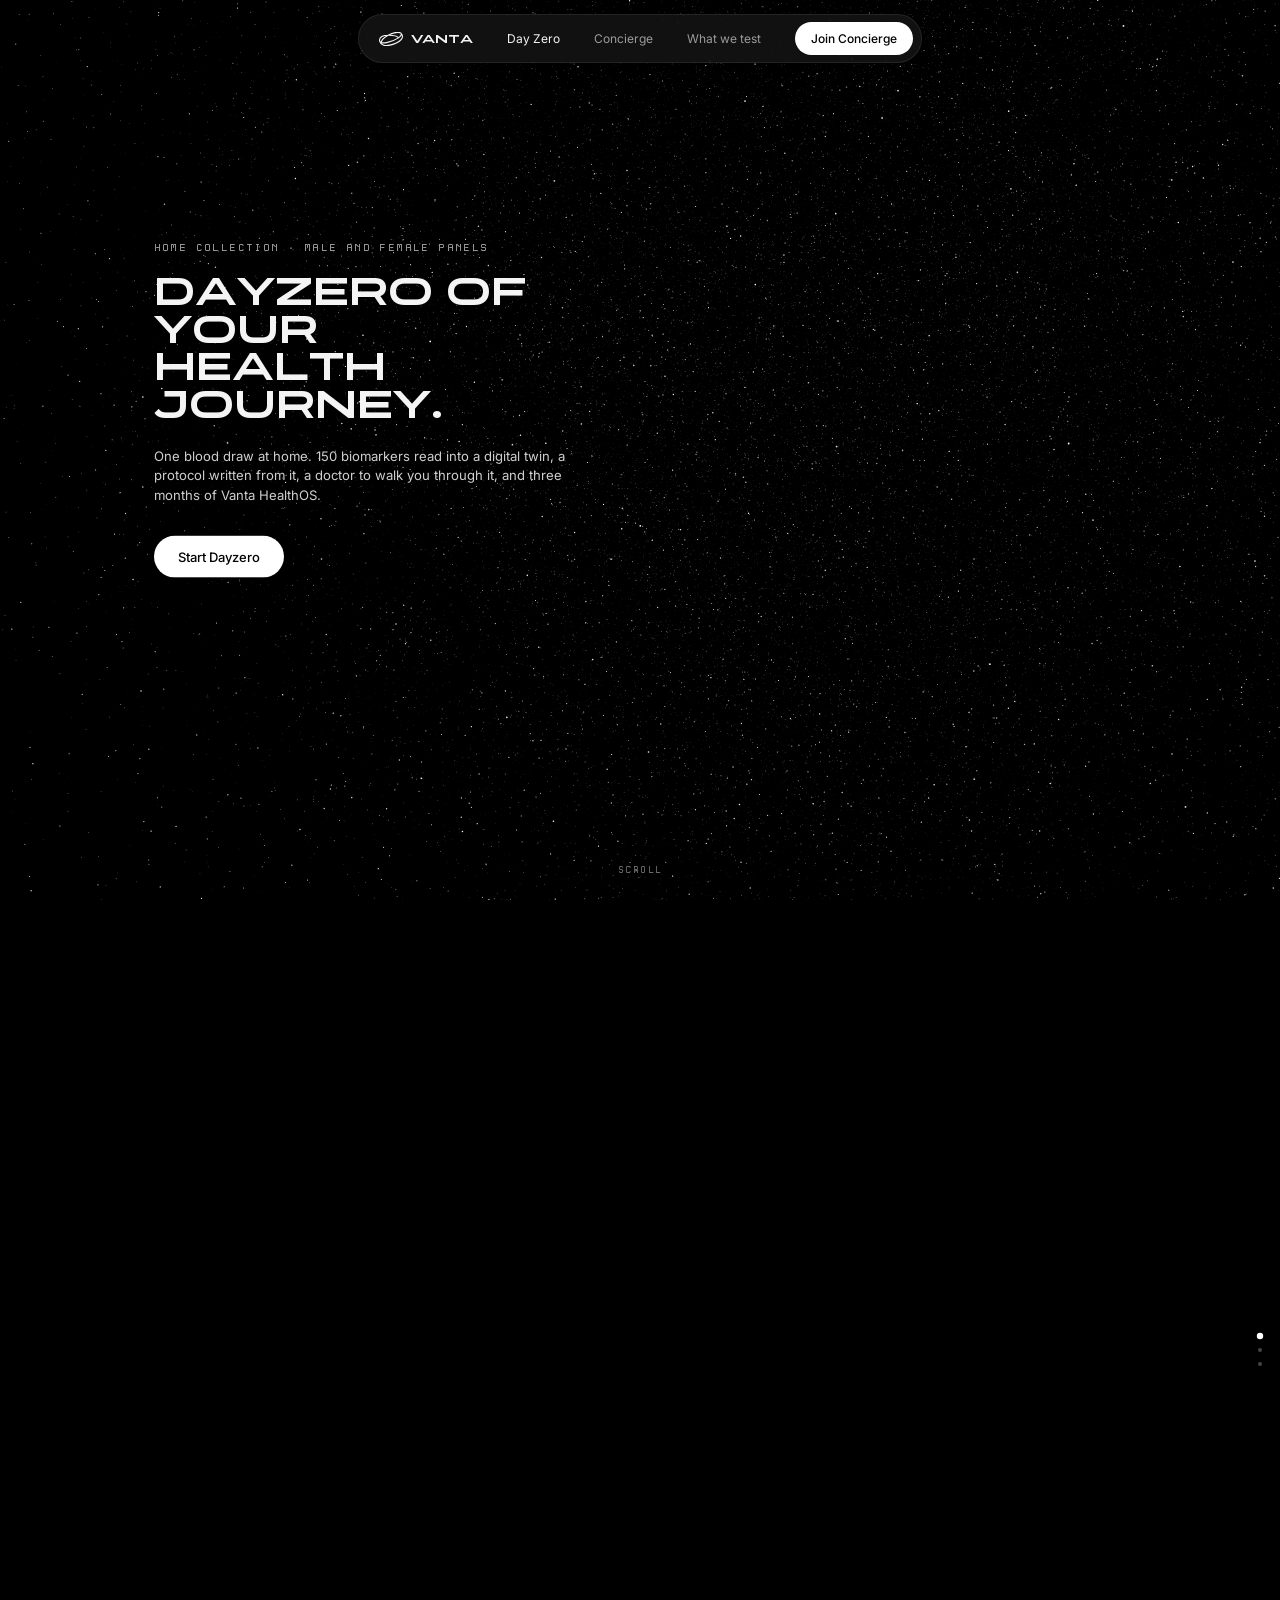
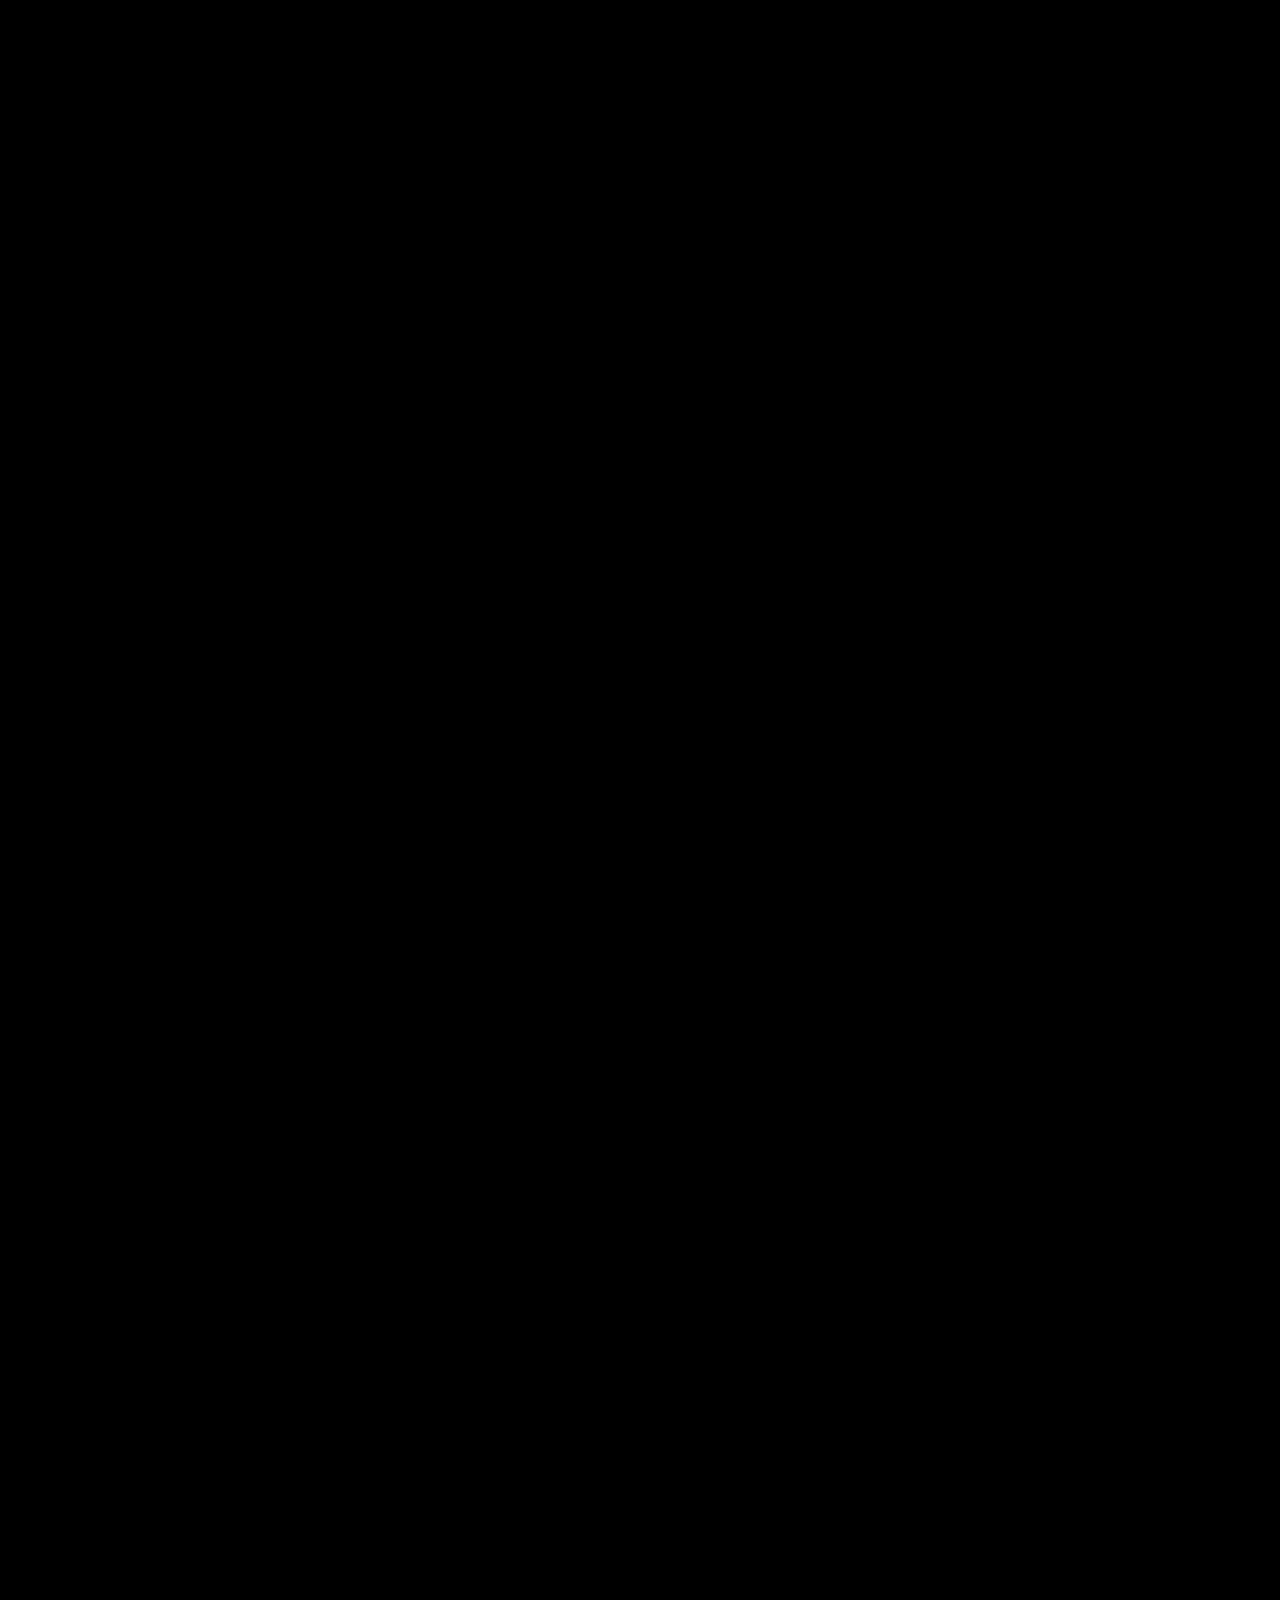
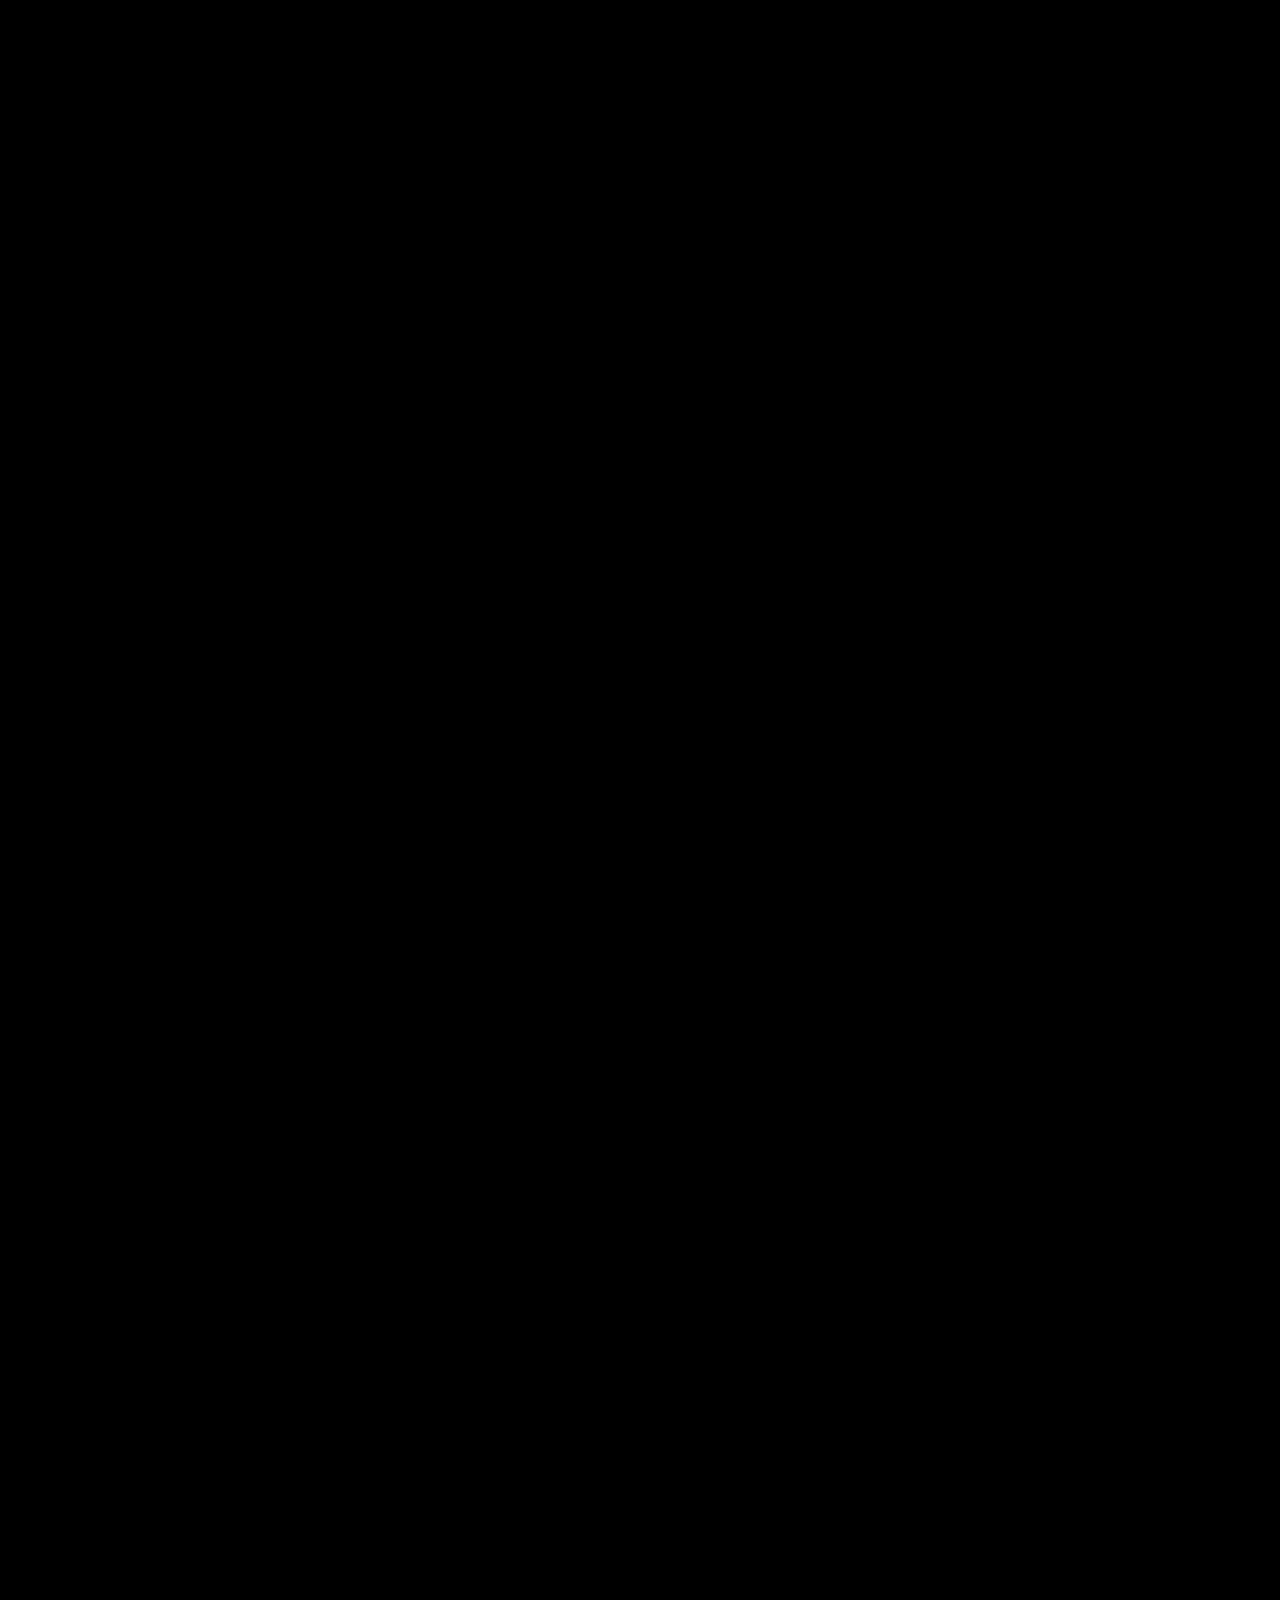
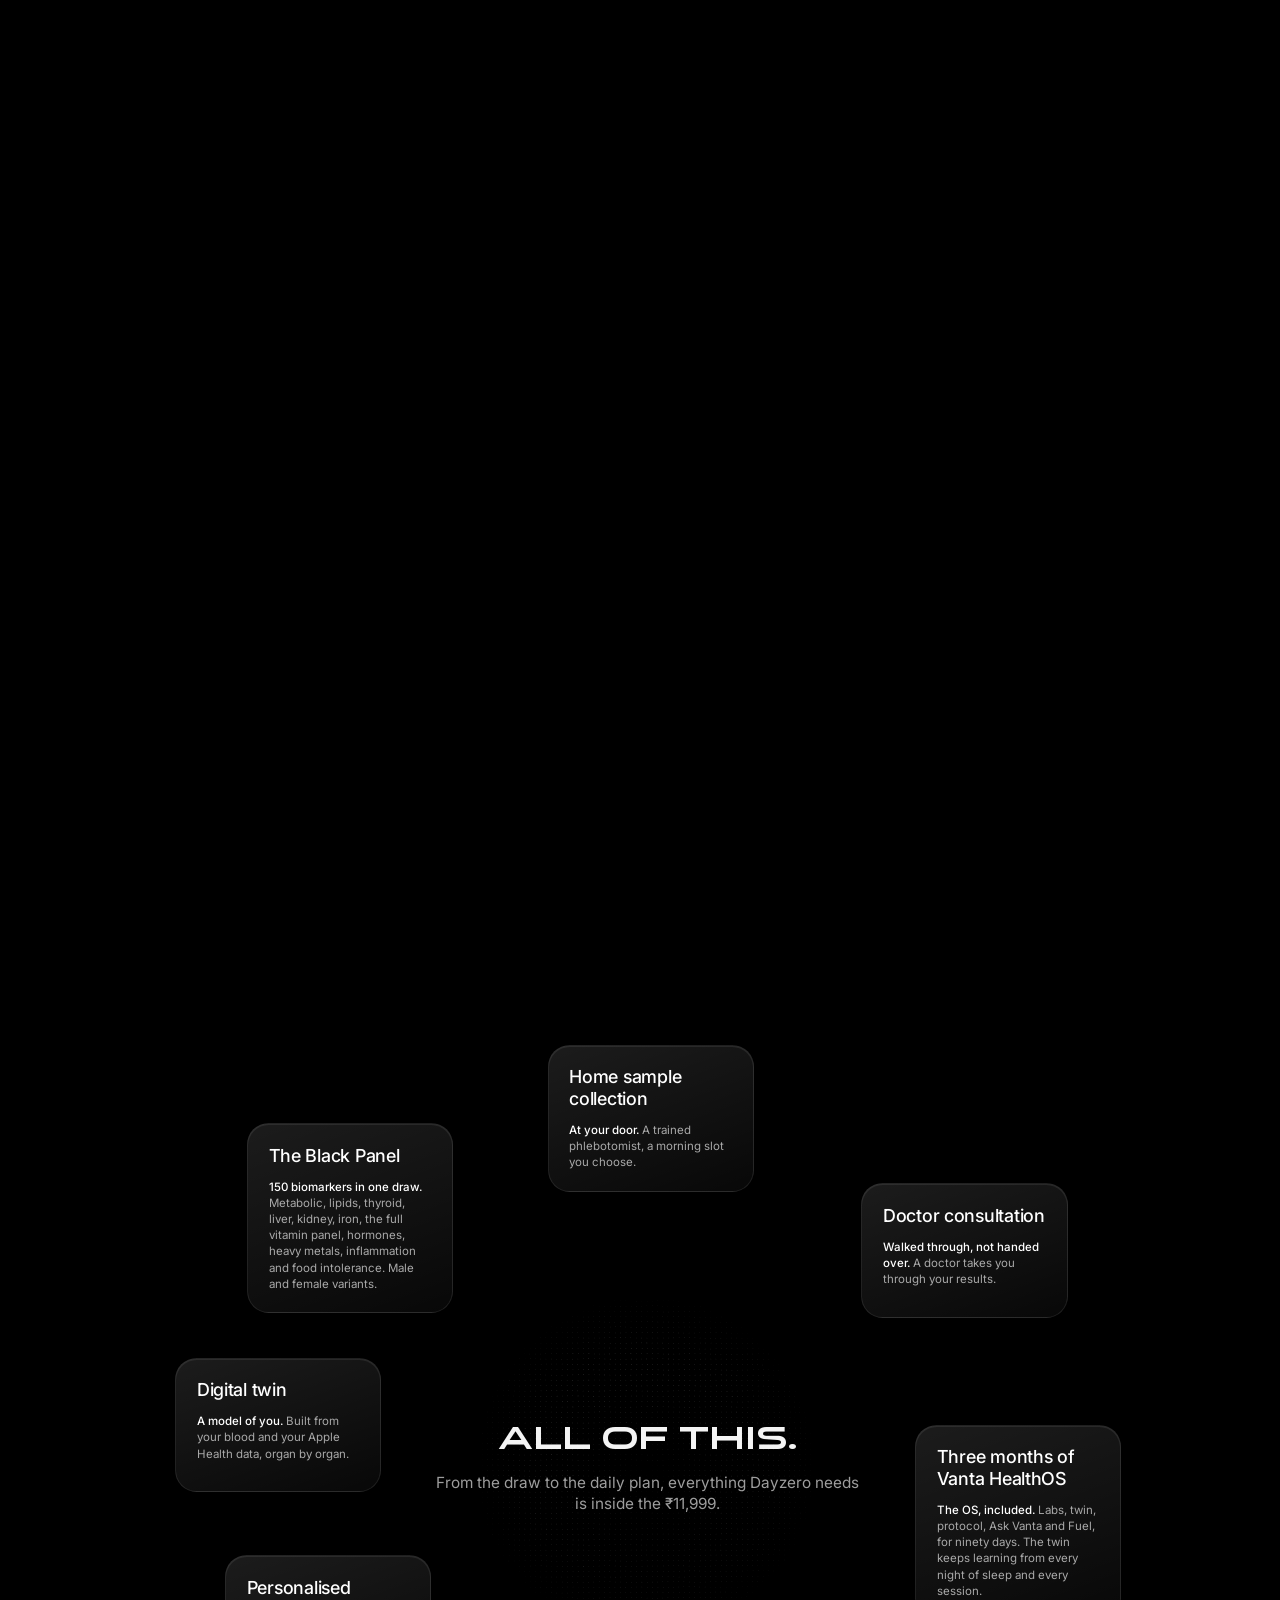
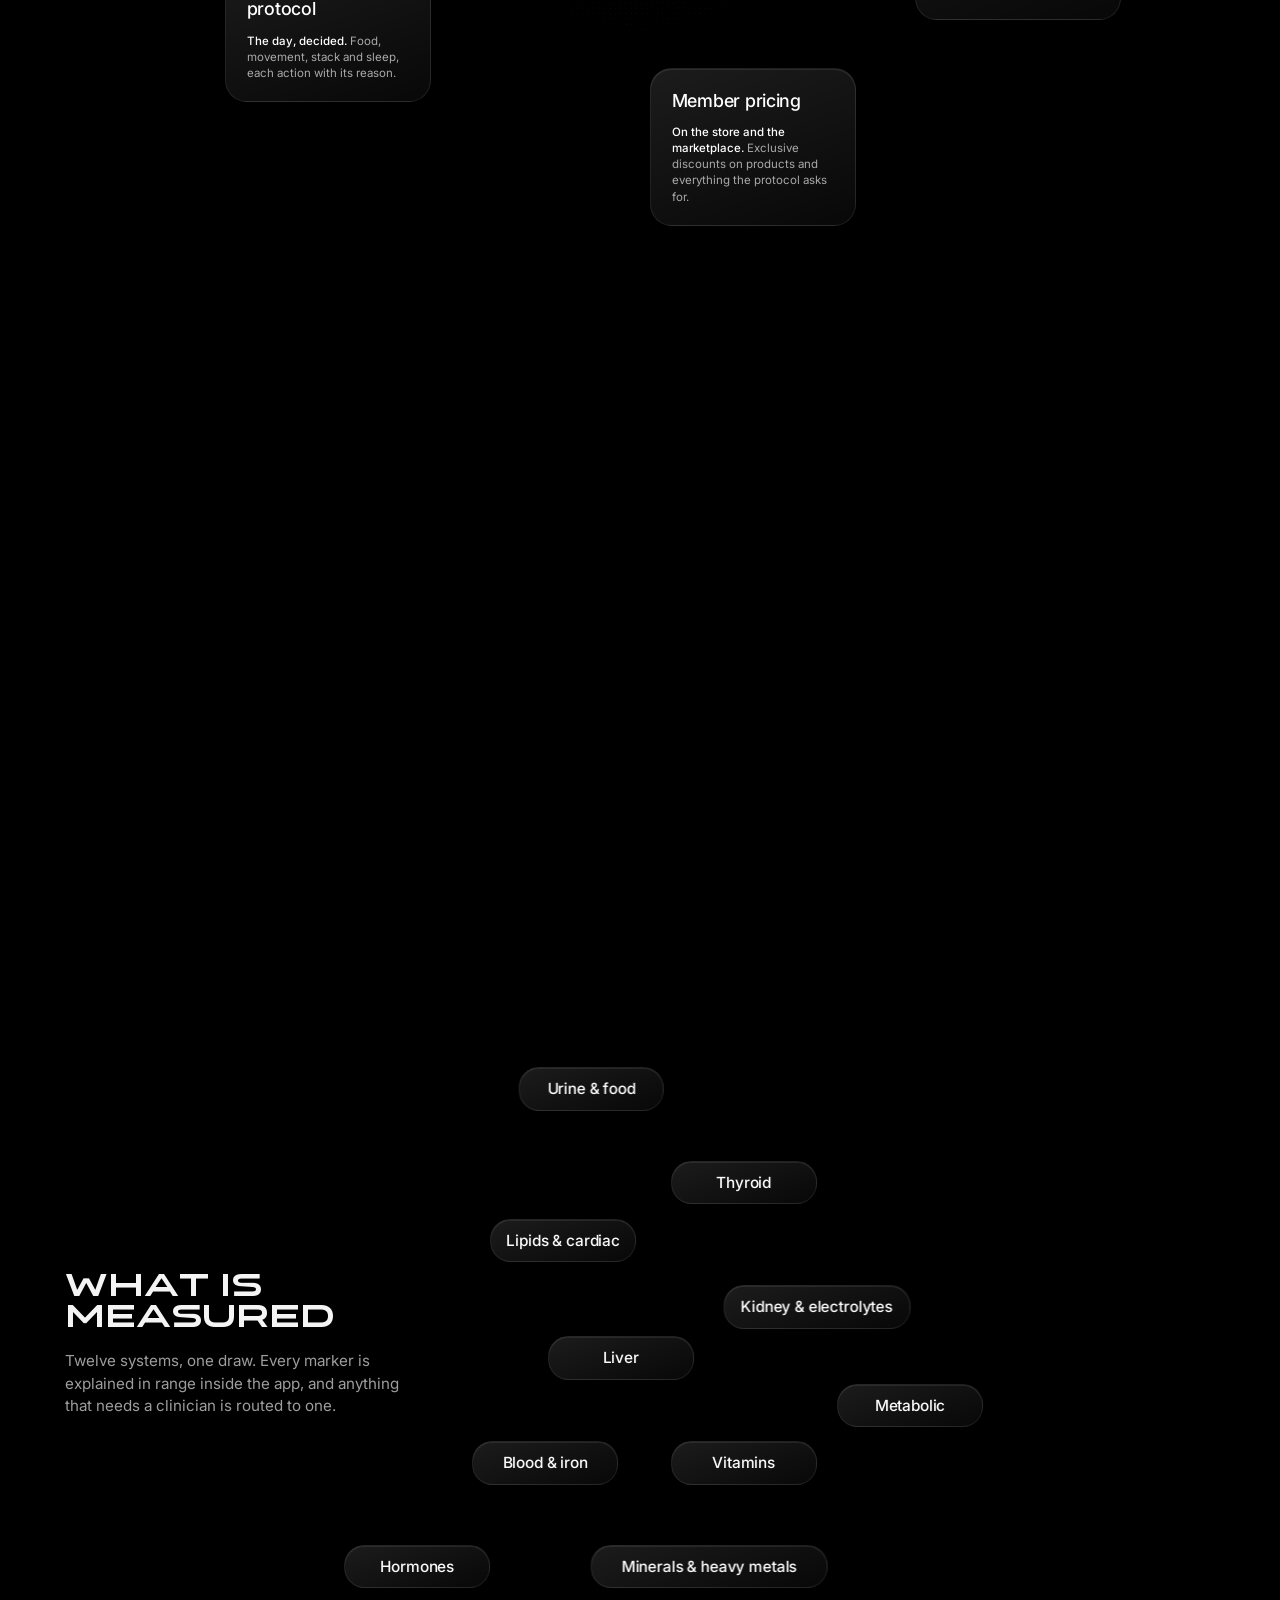
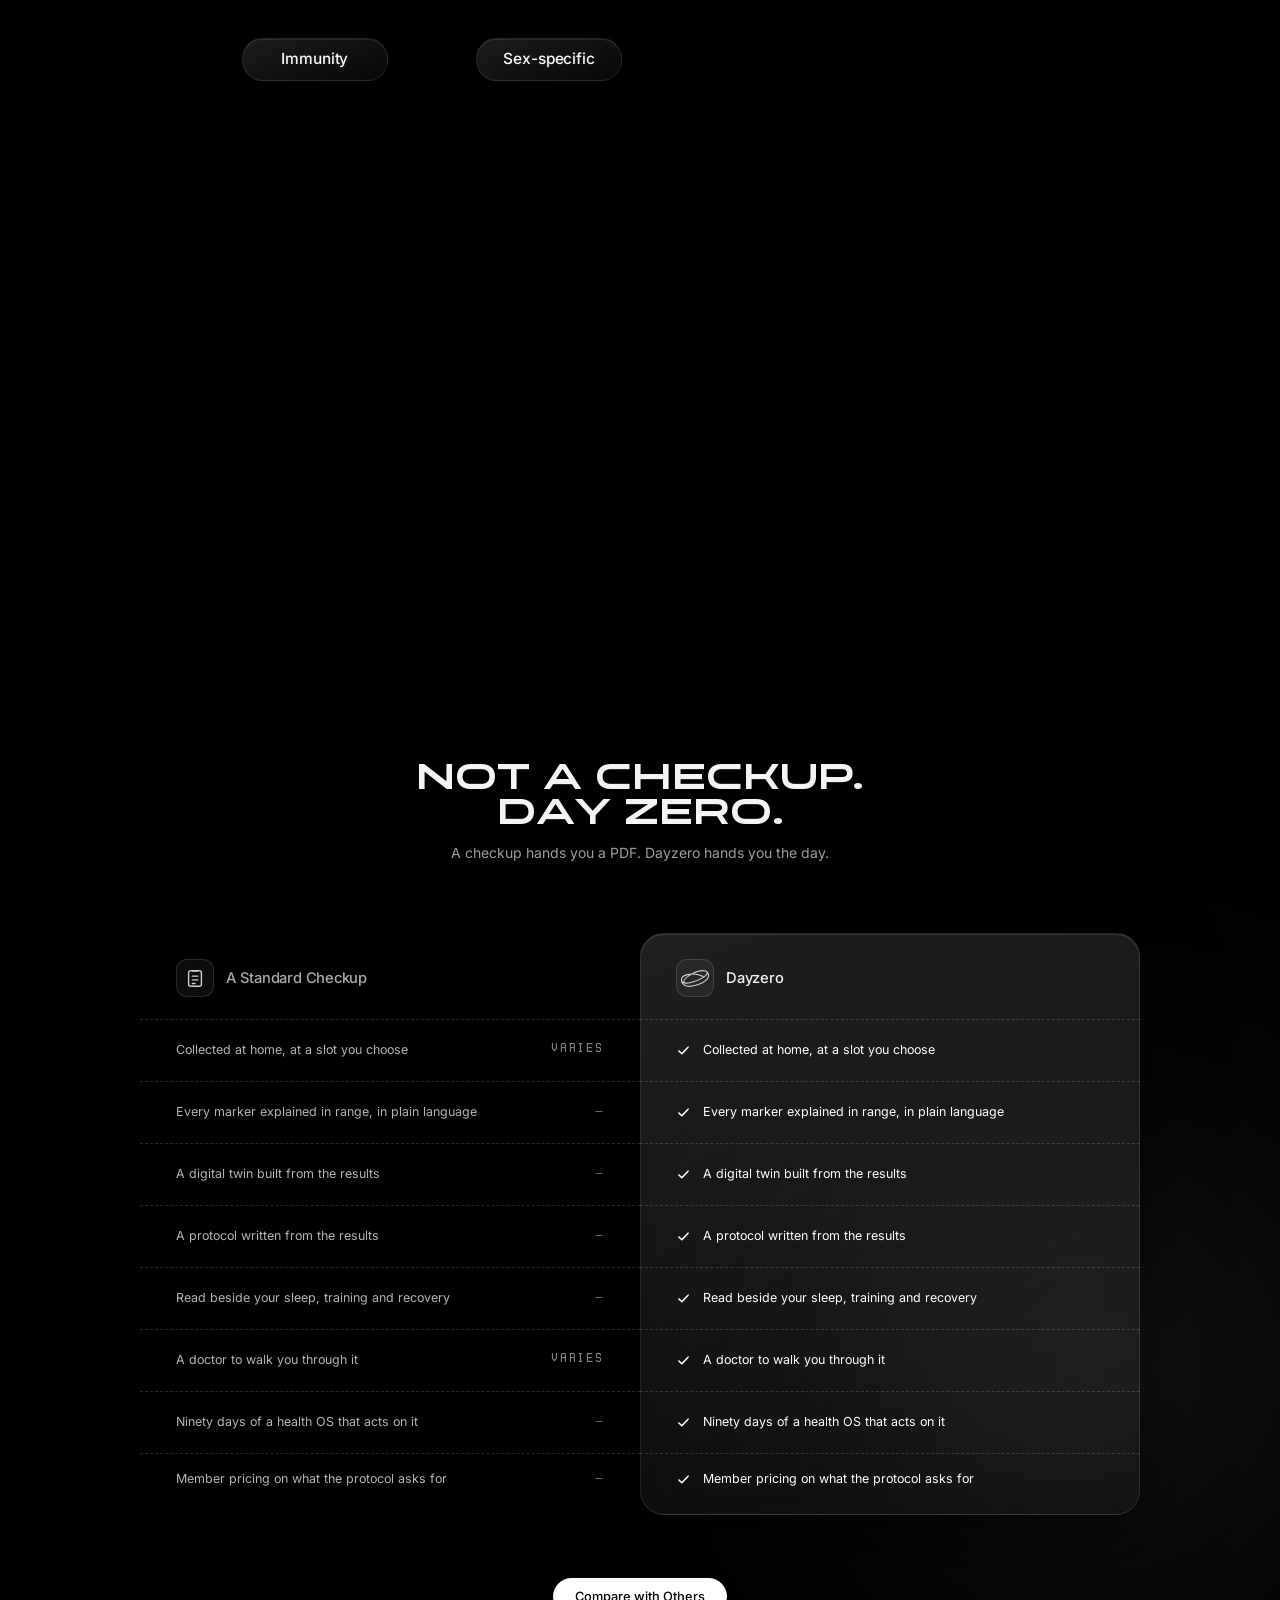
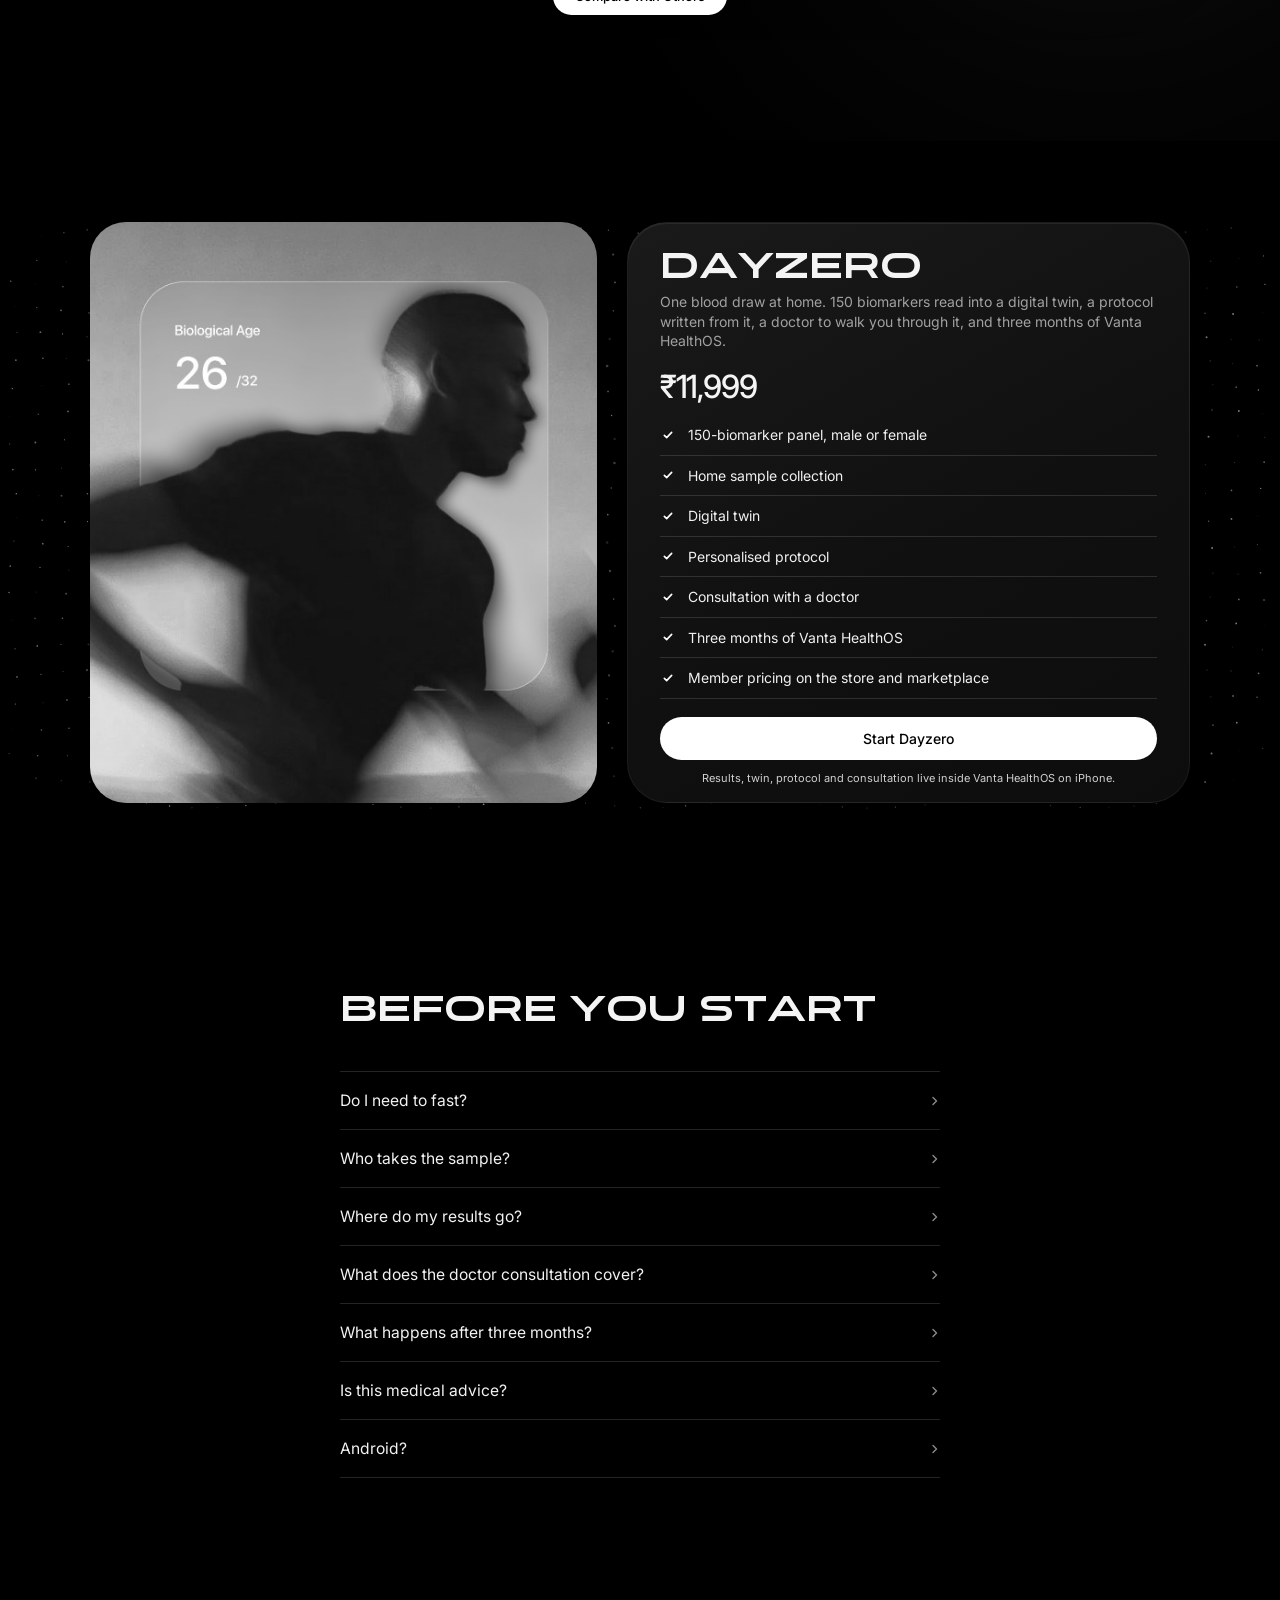
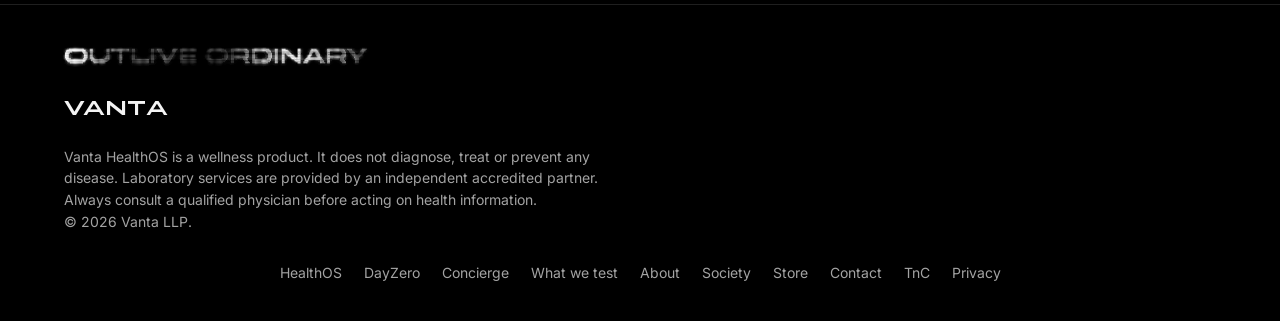
==== commit 46da10b9: "Pills: tap or click to open and close at every width where they are stacked (below 1100px) Co-Author" ====
--- a/index.html
+++ b/index.html
@@ -1204,7 +1204,7 @@
   makeGlow({ host: 'measure', ring: 'ring2', canvas: 'ringdots2', head: 'mhead', r0: 0.29, sg: 0.16, sgIn: 0.03, tilt: 0.5, leanMin: 0.1, leanPow: 1.1, gain: 1.05 });
 
   // pills: hovering opens one at a time (so a tall card can never trap the pointer); a tap does the same on touch screens
-  const pills = [...document.querySelectorAll('.pill')], hoverOk = matchMedia('(hover: hover)').matches, narrow = matchMedia('(max-width: 860px)'), canHoverNow = () => hoverOk && !narrow.matches;     // on a phone-sized screen a tap (or a click) opens a pill, even in a desktop browser
+  const pills = [...document.querySelectorAll('.pill')], hoverOk = matchMedia('(hover: hover)').matches, narrow = matchMedia('(max-width: 1099px)'), canHoverNow = () => hoverOk && !narrow.matches;     // on a phone-sized screen a tap (or a click) opens a pill, even in a desktop browser
   const closeAll = except => pills.forEach(q => { if (q !== except) q.classList.remove('open'); });
   pills.forEach(p => {
     p.addEventListener('pointerenter', e => { if (!canHoverNow() || e.pointerType === 'touch') return; clearTimeout(p._t); closeAll(p); p.classList.add('open'); });
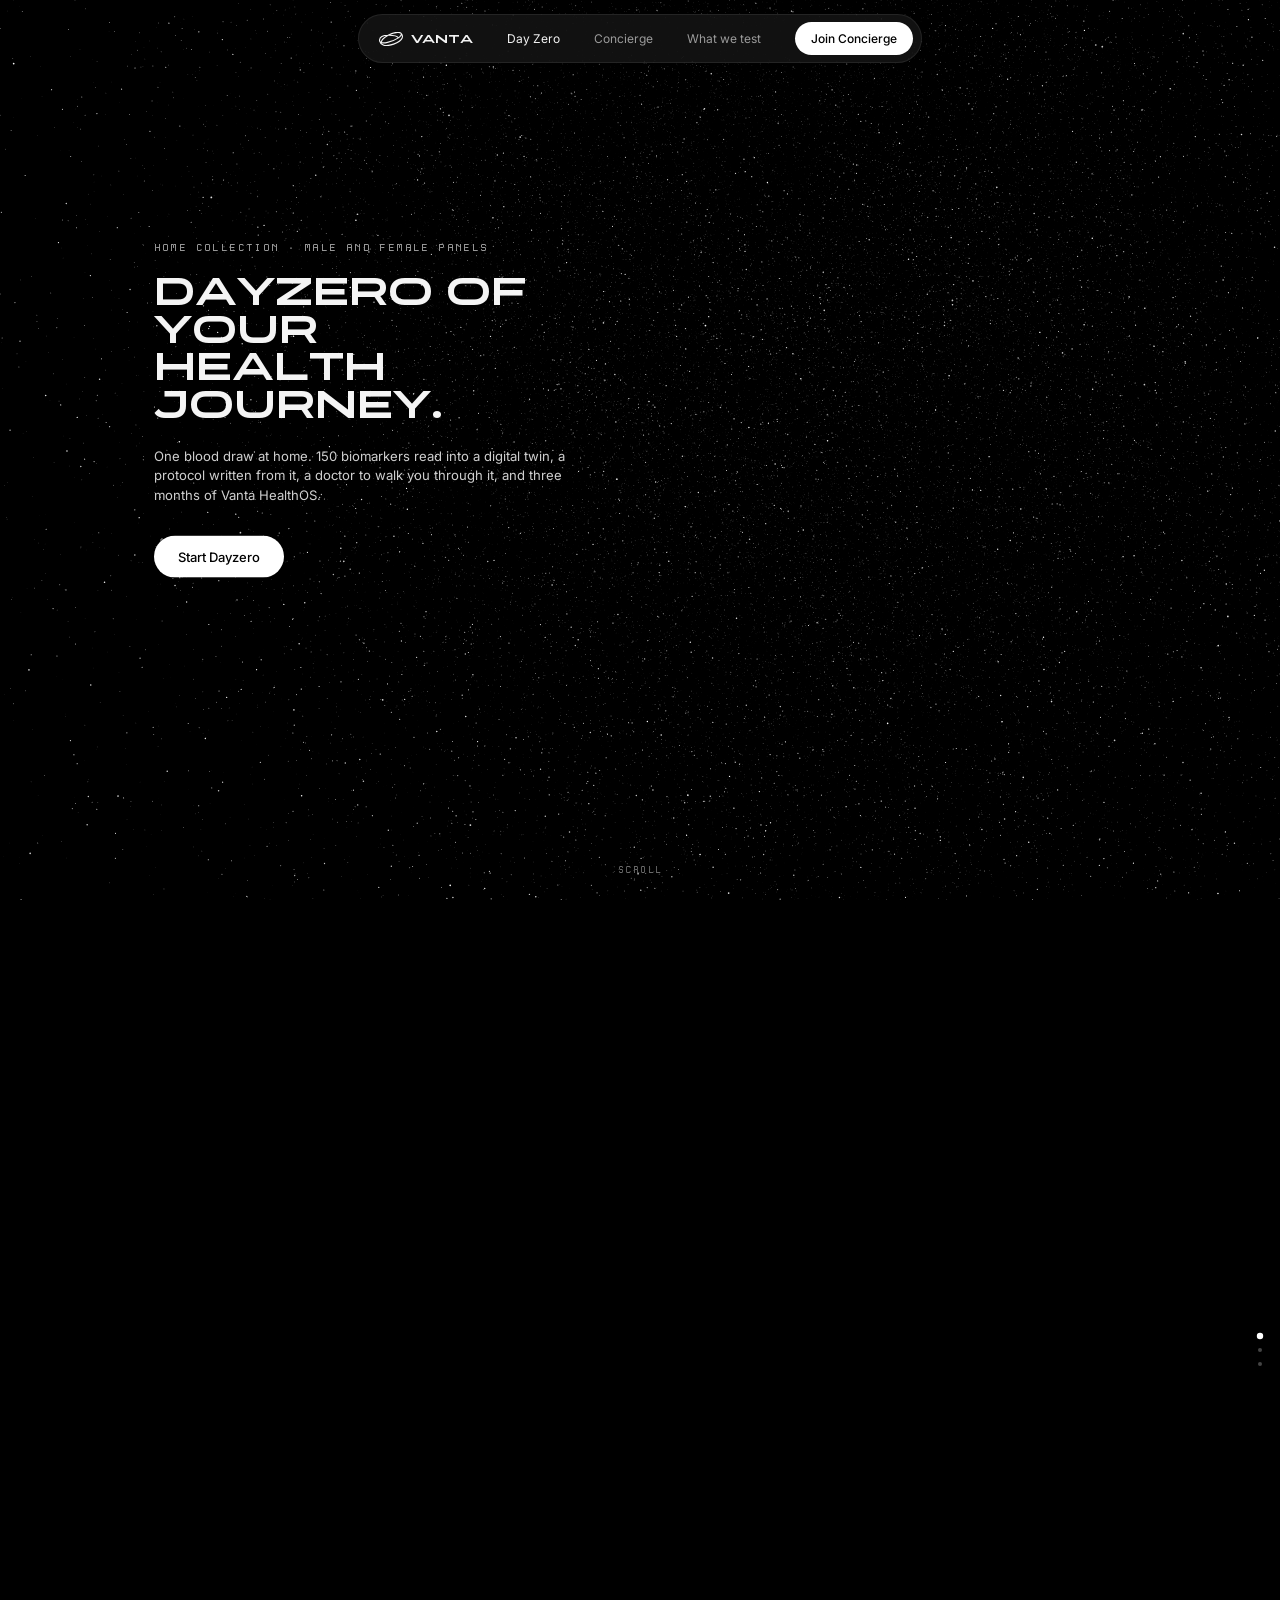
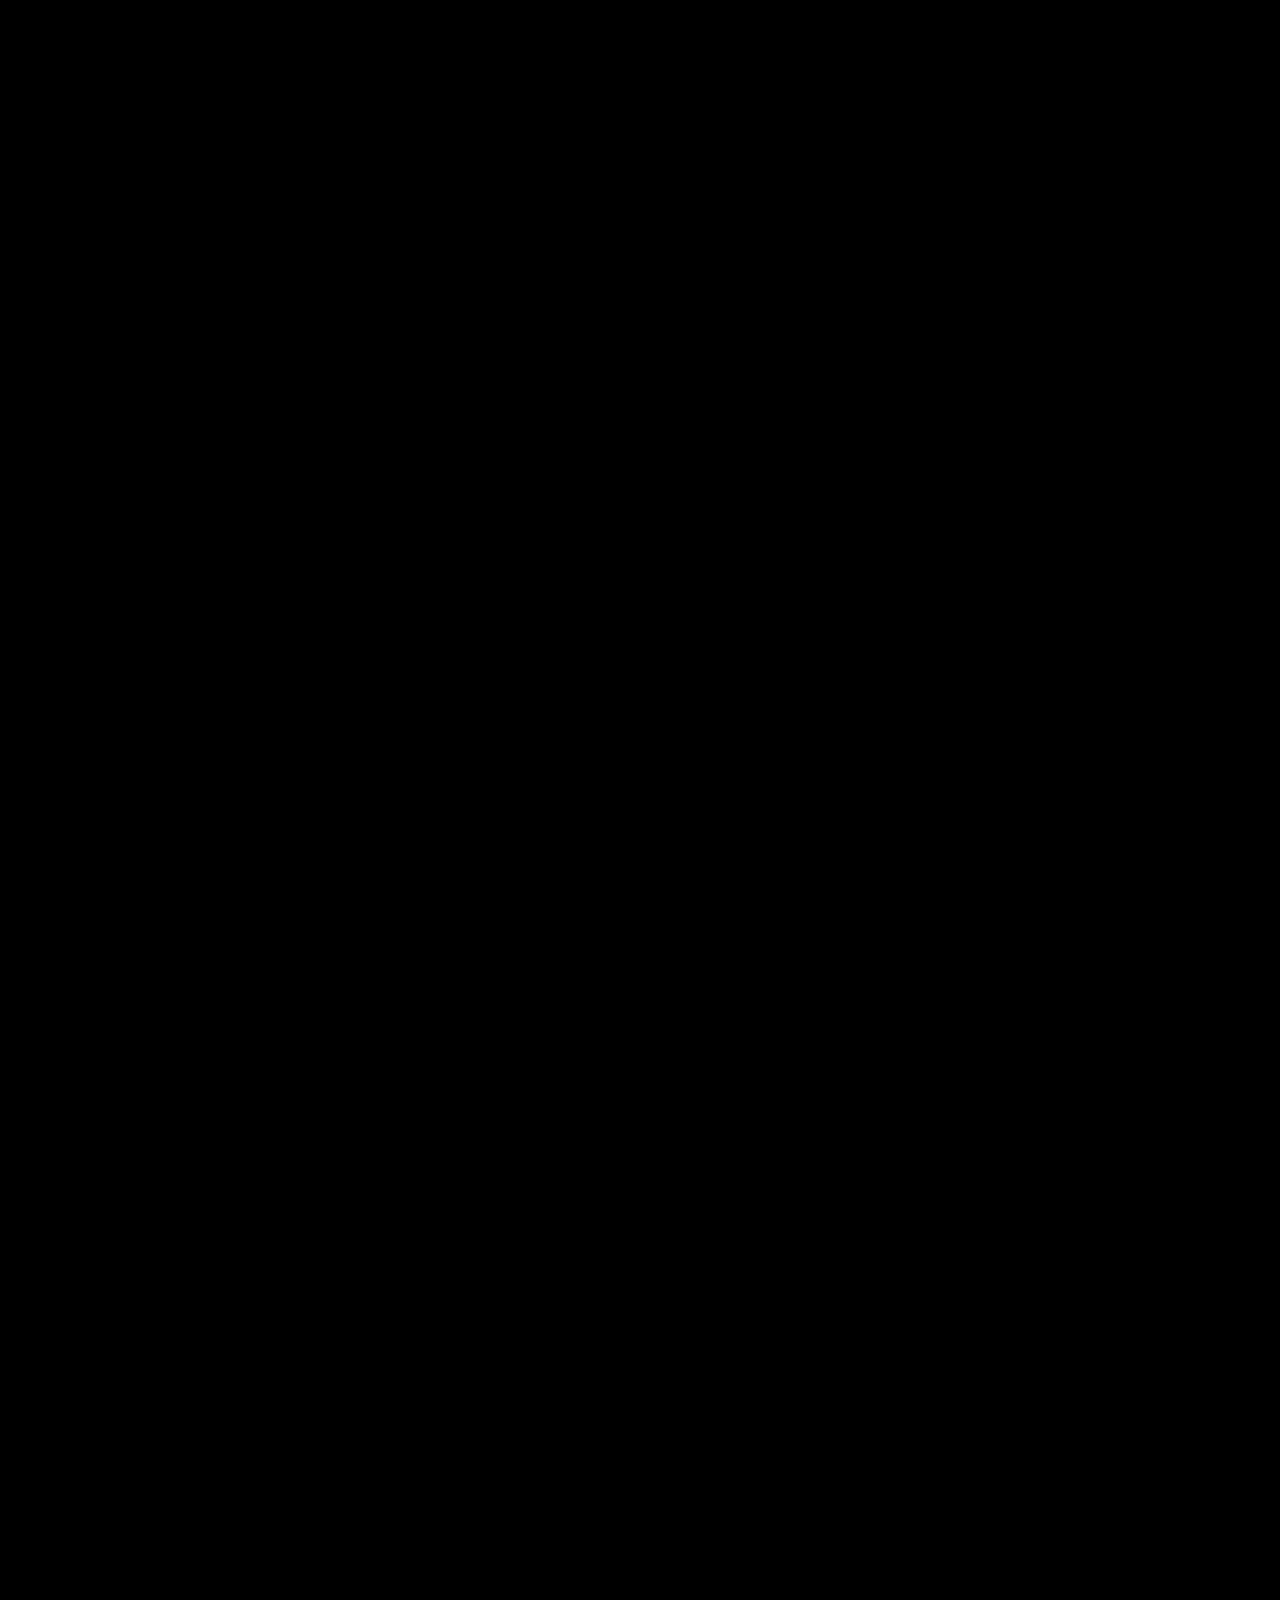
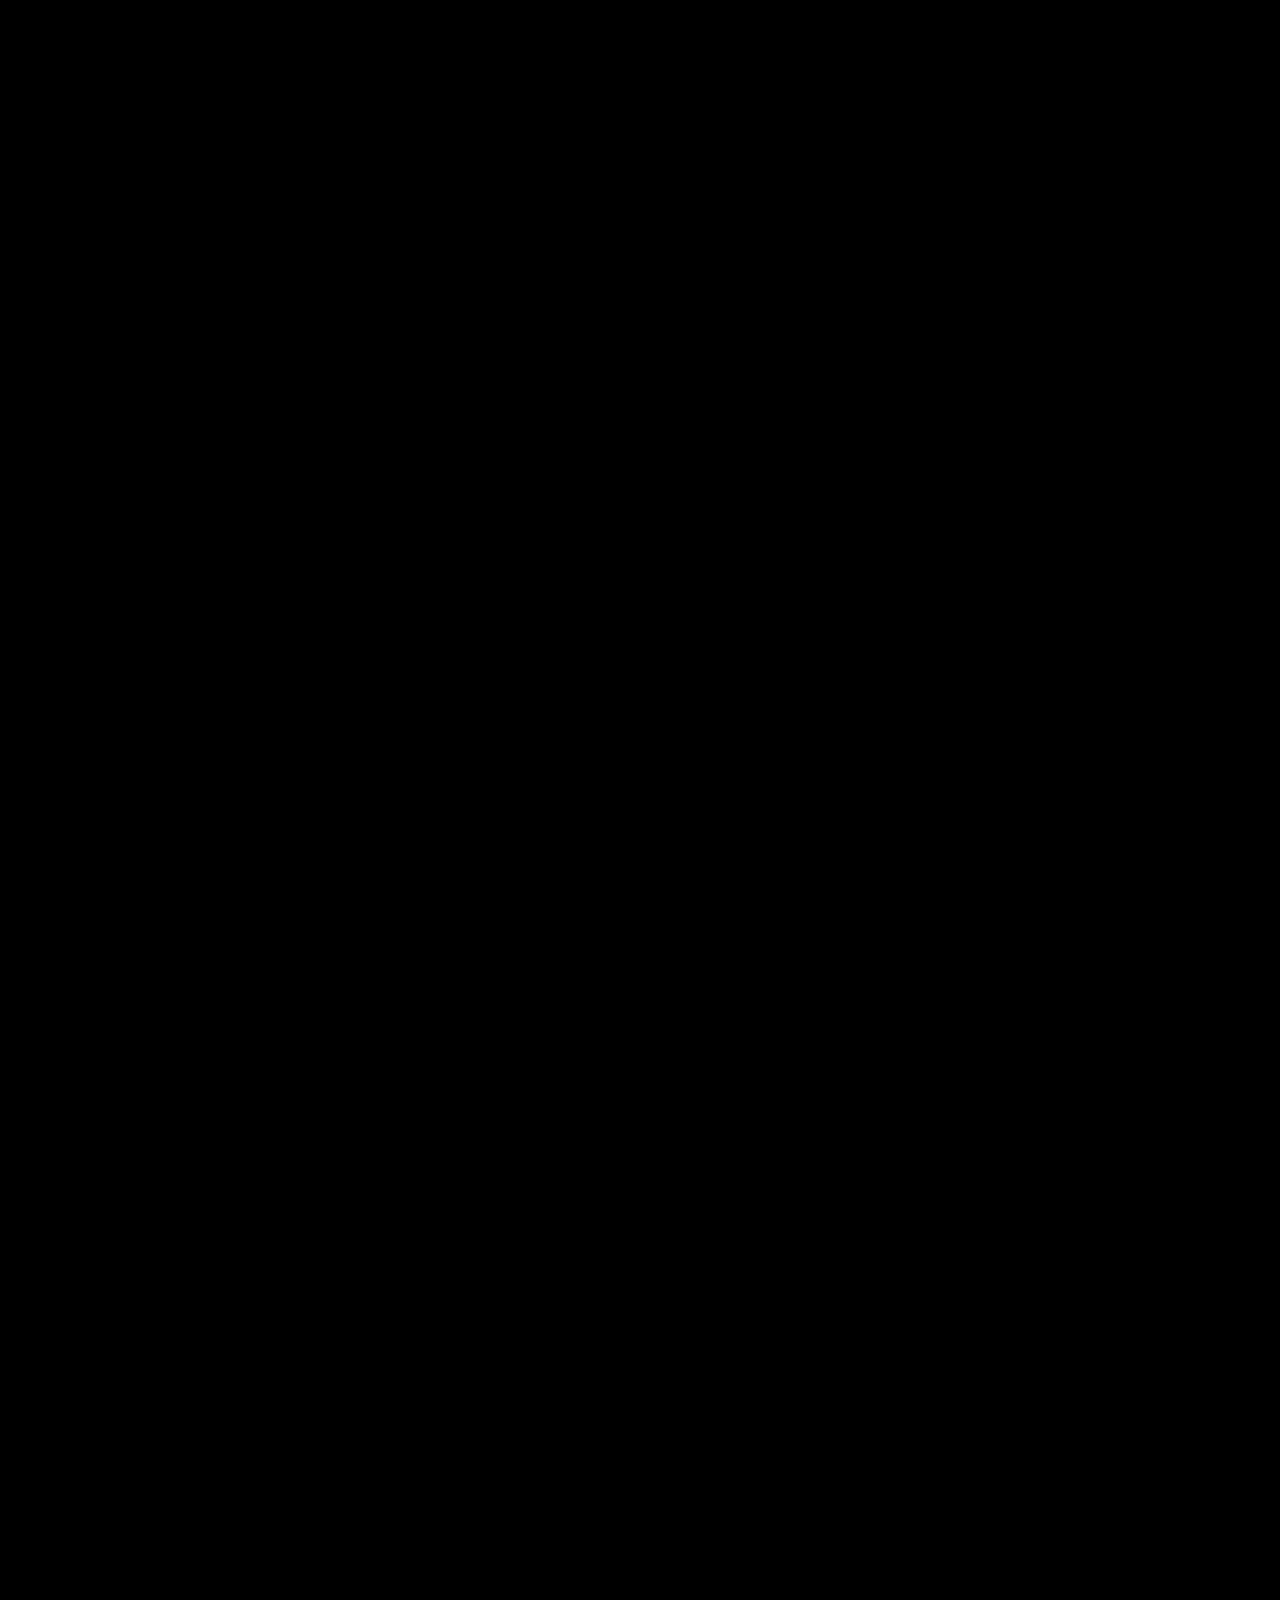
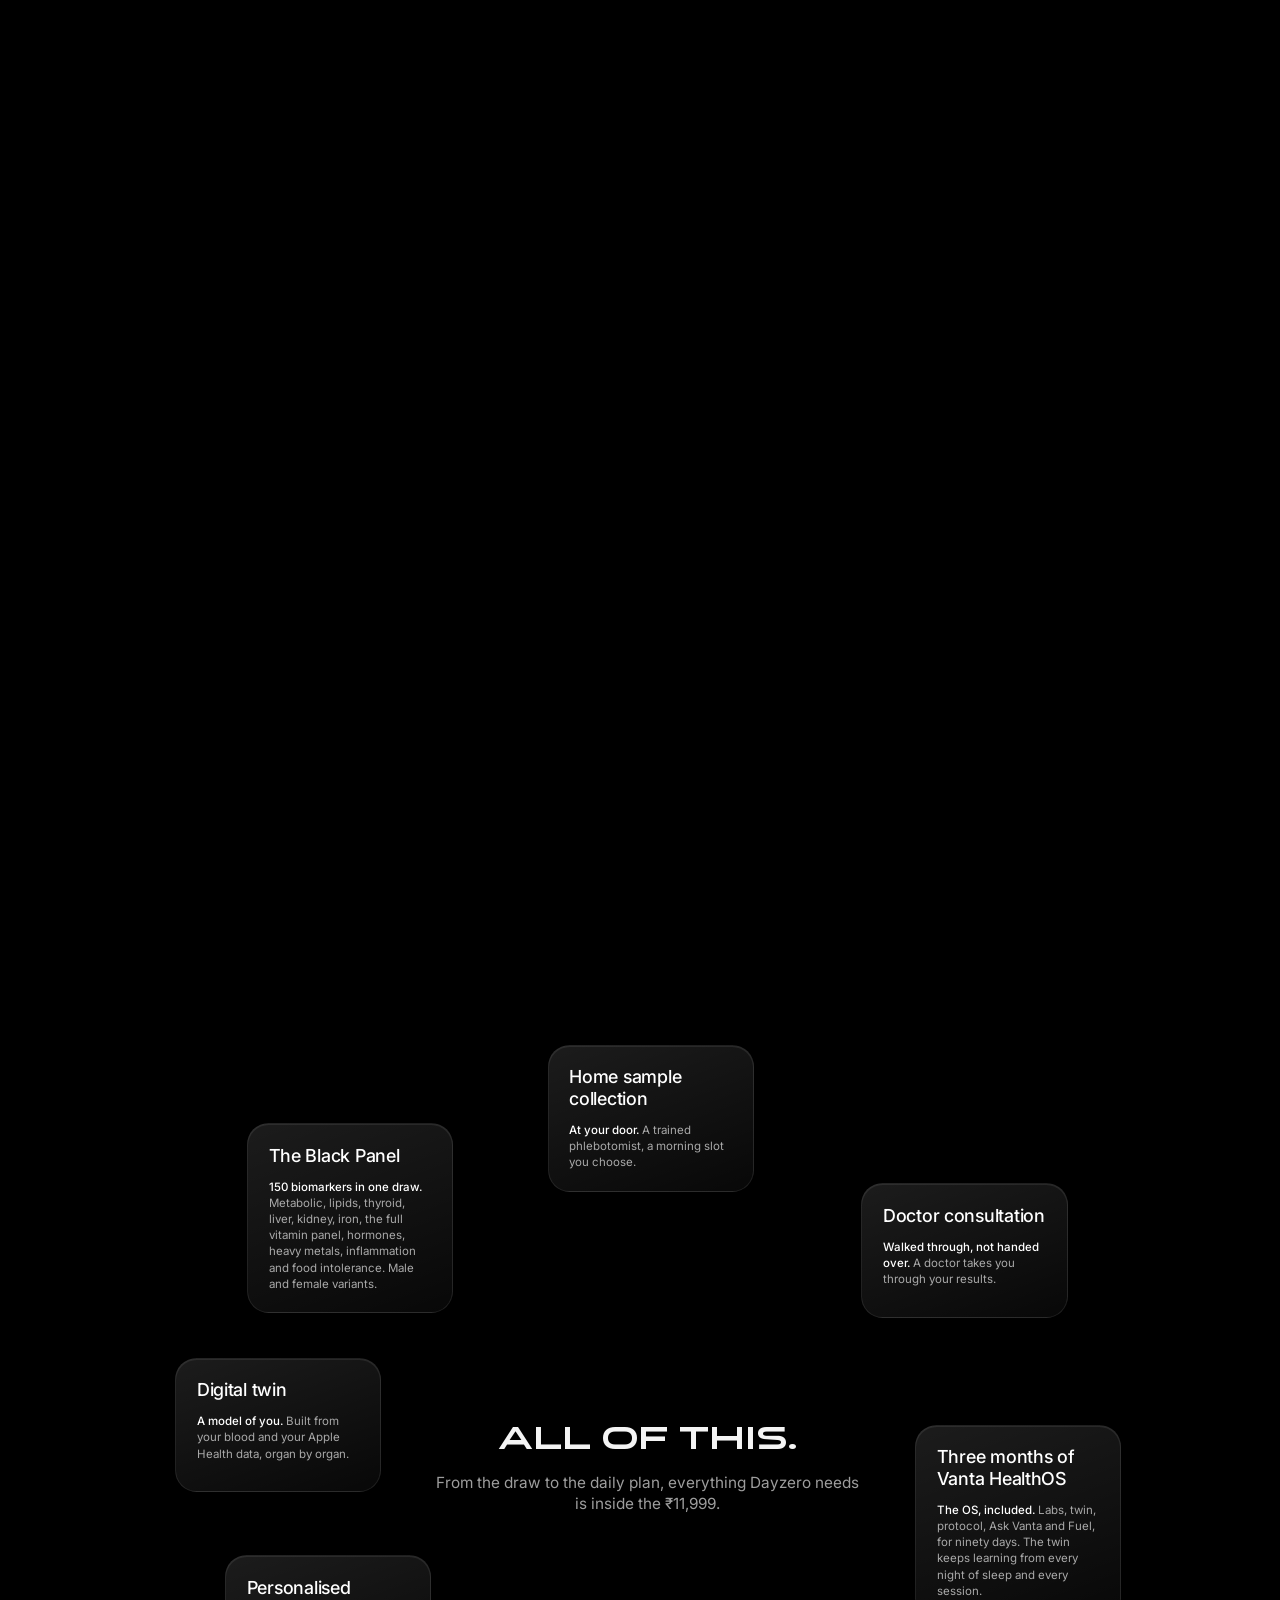
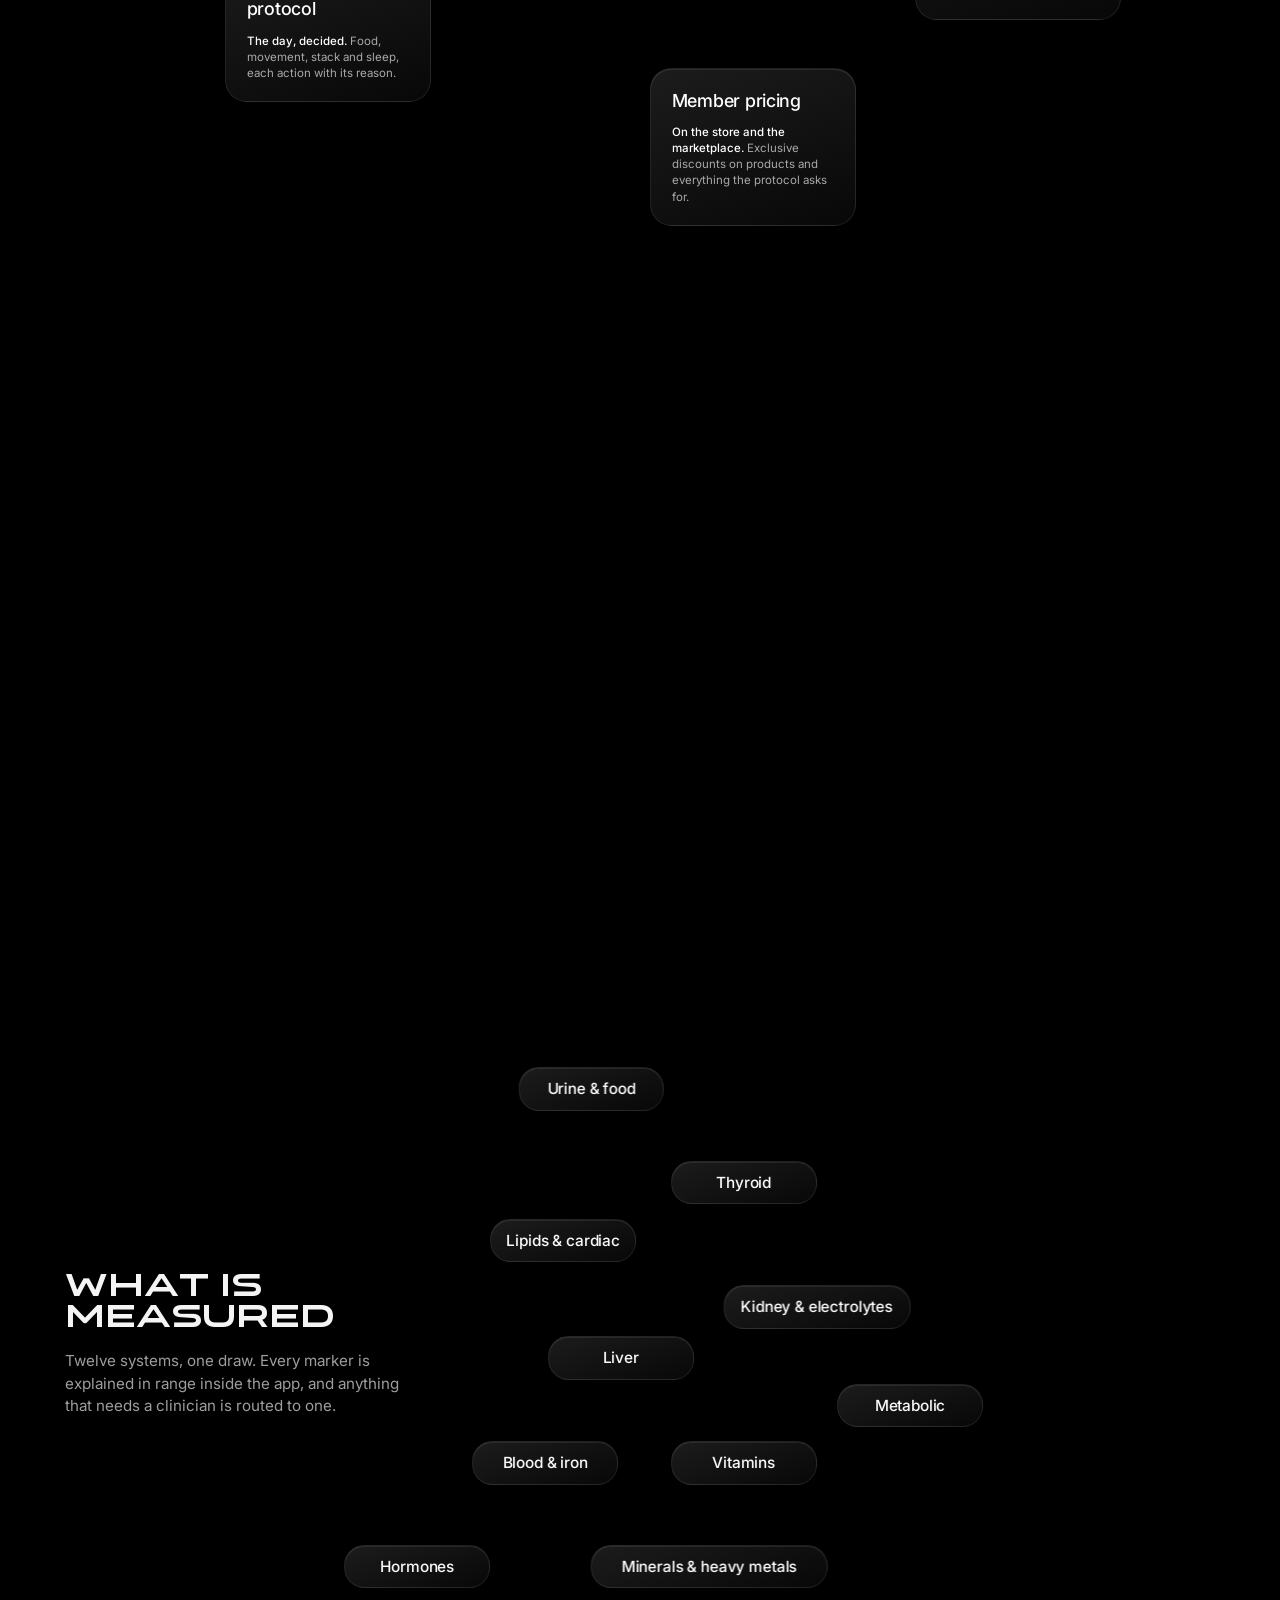
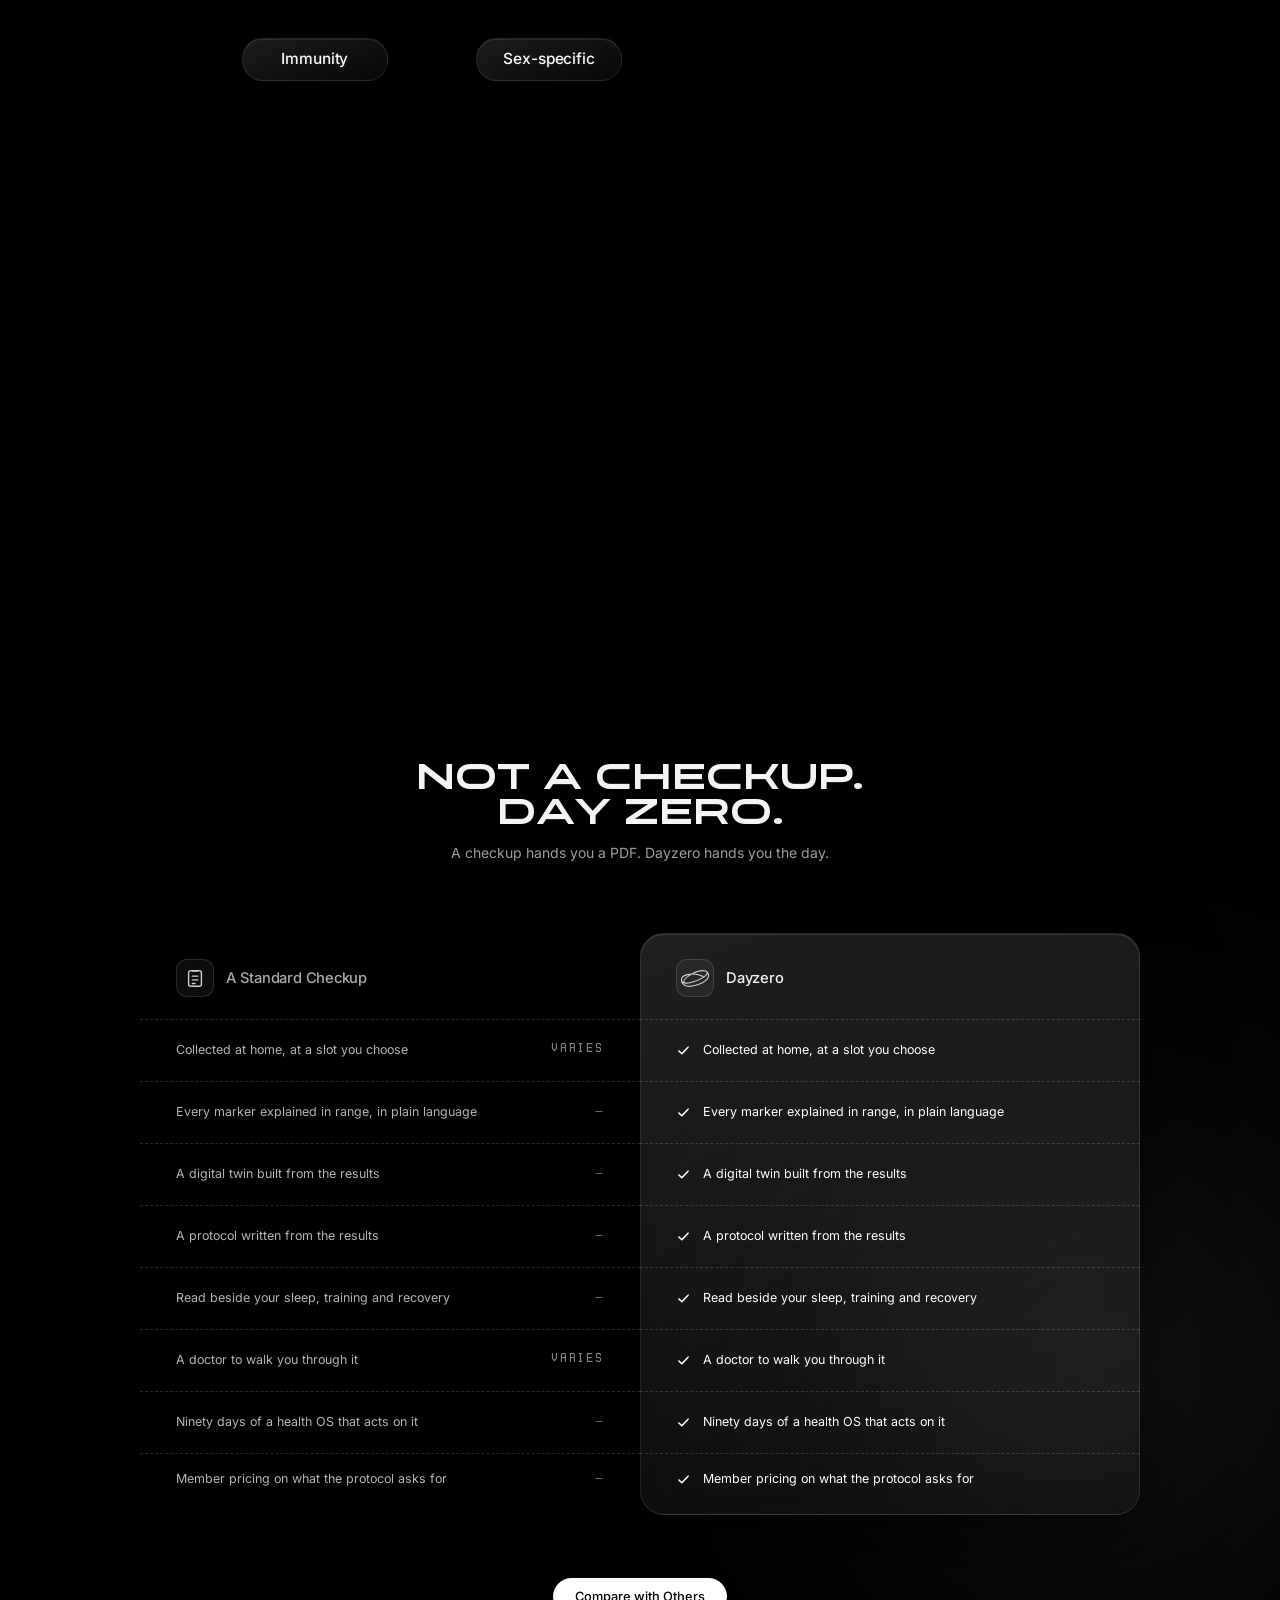
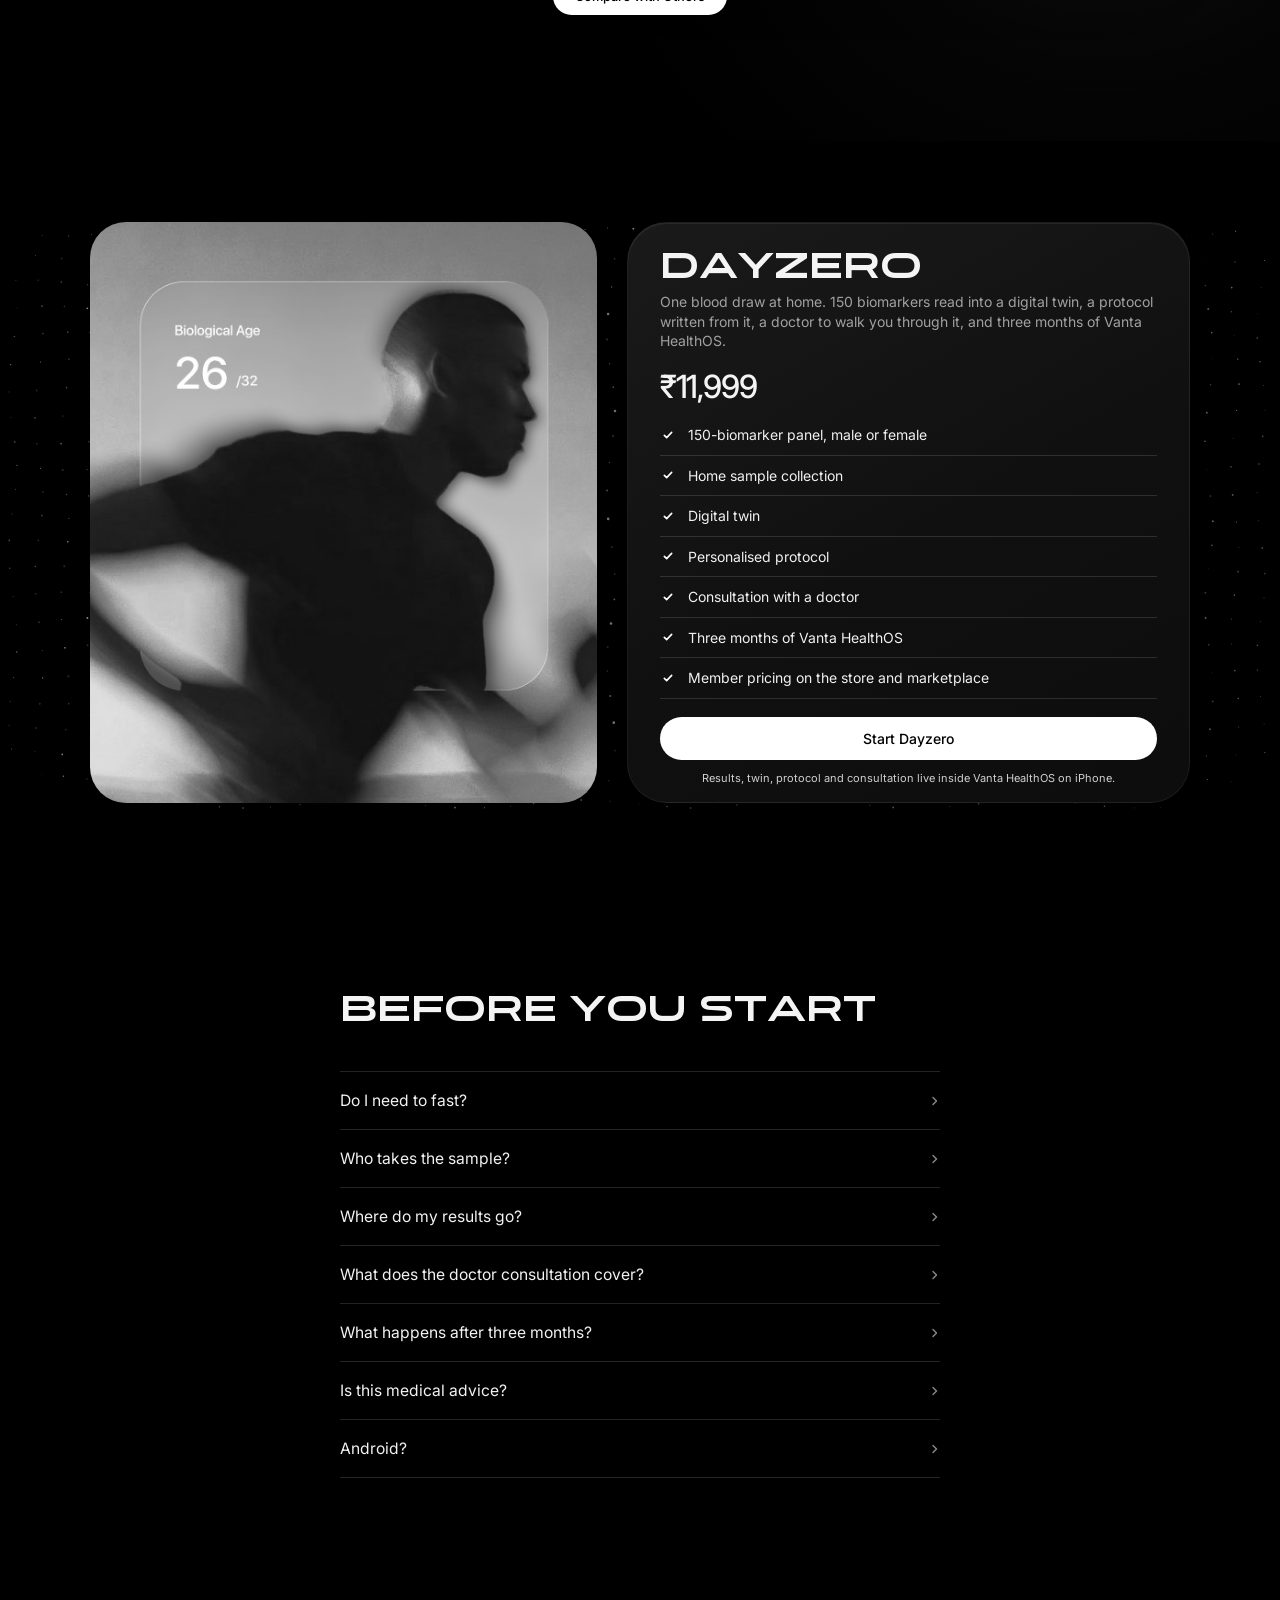
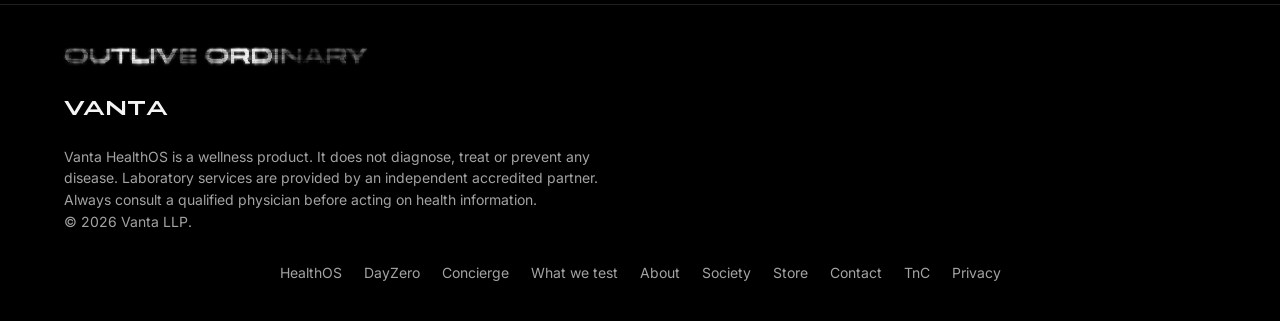
==== commit f83cff7e: "Phones: the hero bust sits nearer the centre and clear of the button Co-Authored-By: Claude Sonnet 5" ====
--- a/index.html
+++ b/index.html
@@ -790,7 +790,7 @@
       const FACE = -0.6, cf = Math.cos(FACE), sf = Math.sin(FACE);                          // turn the bust about its own vertical axis, so he looks at you
       for (let i = 0; i < n; i++) { const x = model.x[i] - 1195, z = model.z[i], nx = model.nx[i], nz = model.nz[i]; model.x[i] = 1195 + x * cf + z * sf; model.z[i] = -x * sf + z * cf; model.nx[i] = nx * cf + nz * sf; model.nz[i] = -nx * sf + nz * cf; }
     }
-    const M = model, s = Math.min(H * (W > H ? 0.92 : 0.6) / 845, W * (W > H ? 0.56 : 1.28) / 910), ox = (W > H ? W * 0.72 - 1195 * s : W * 0.5 - 1121 * s), oy = H * (W > H ? 0.13 : 0.56) - 165 * s;
+    const M = model, s = Math.min(H * (W > H ? 0.92 : 0.6) / 845, W * (W > H ? 0.56 : 1.28) / 910), ox = (W > H ? W * 0.72 - 1195 * s : W * 0.56 - 1121 * s), oy = H * (W > H ? 0.13 : 0.575) - 165 * s;
     const keep = [], nFront = M.n * 0.8 / (W < 700 ? 2 : 1);
     const step = W < 700 ? 2 : 1; for (let i = 0; i < M.n; i += step) if (M.y[i] < 1008) keep.push(i);
     N = keep.length; tx = new Float32Array(N); ty = new Float32Array(N); r = new Float32Array(N); zt = new Float32Array(N); zs0 = new Float32Array(N);
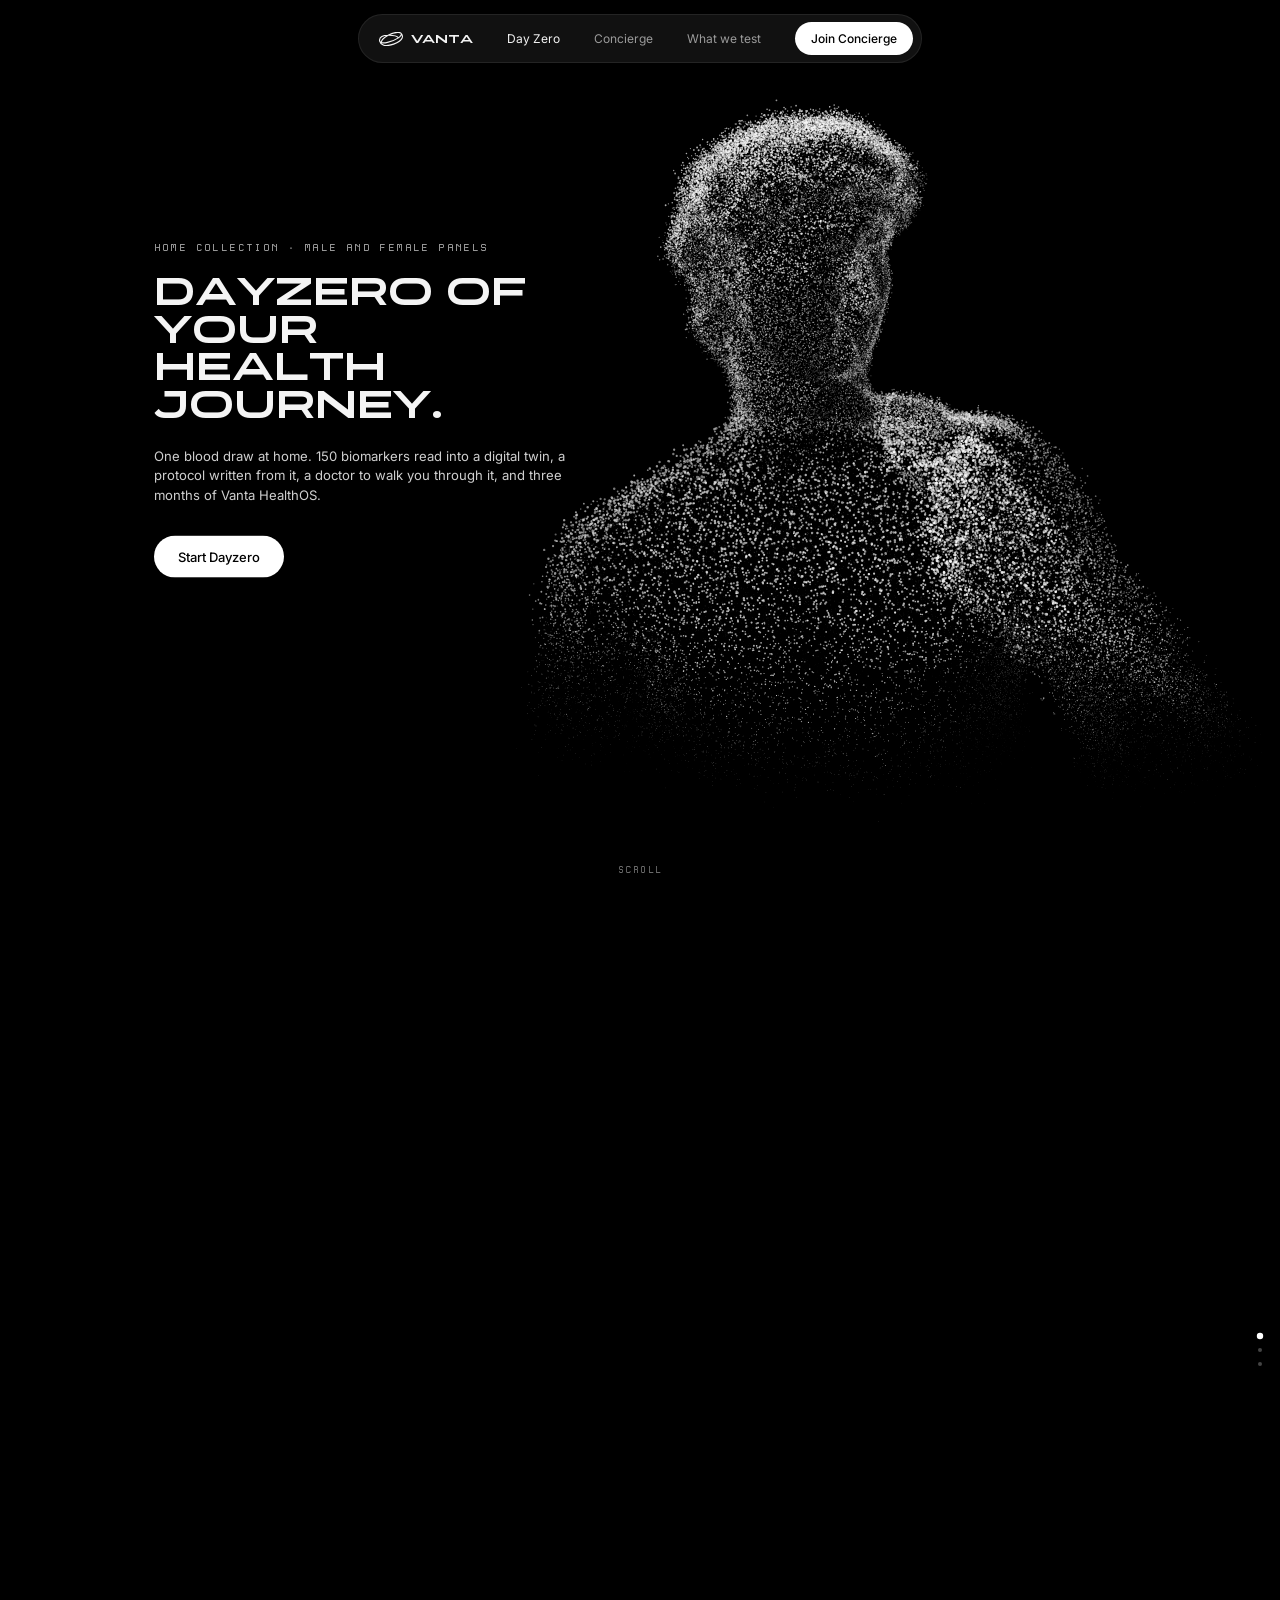
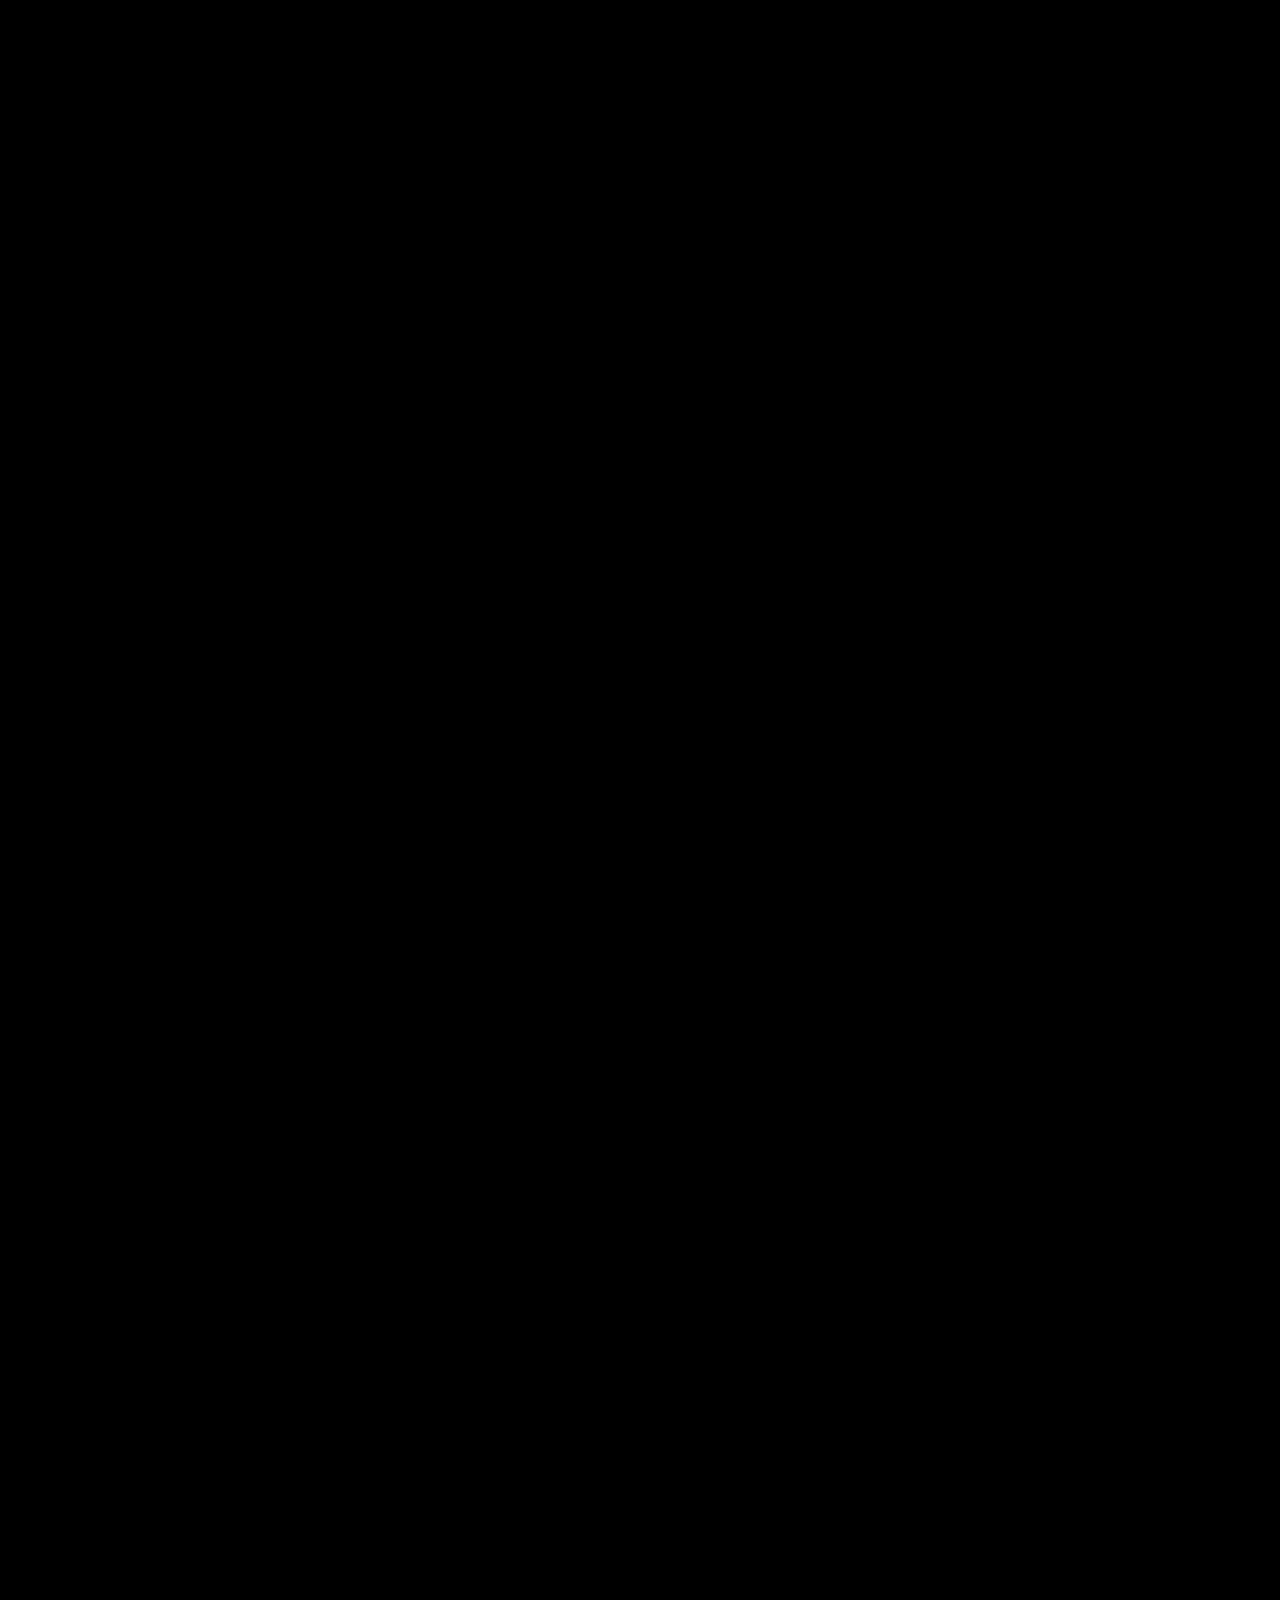
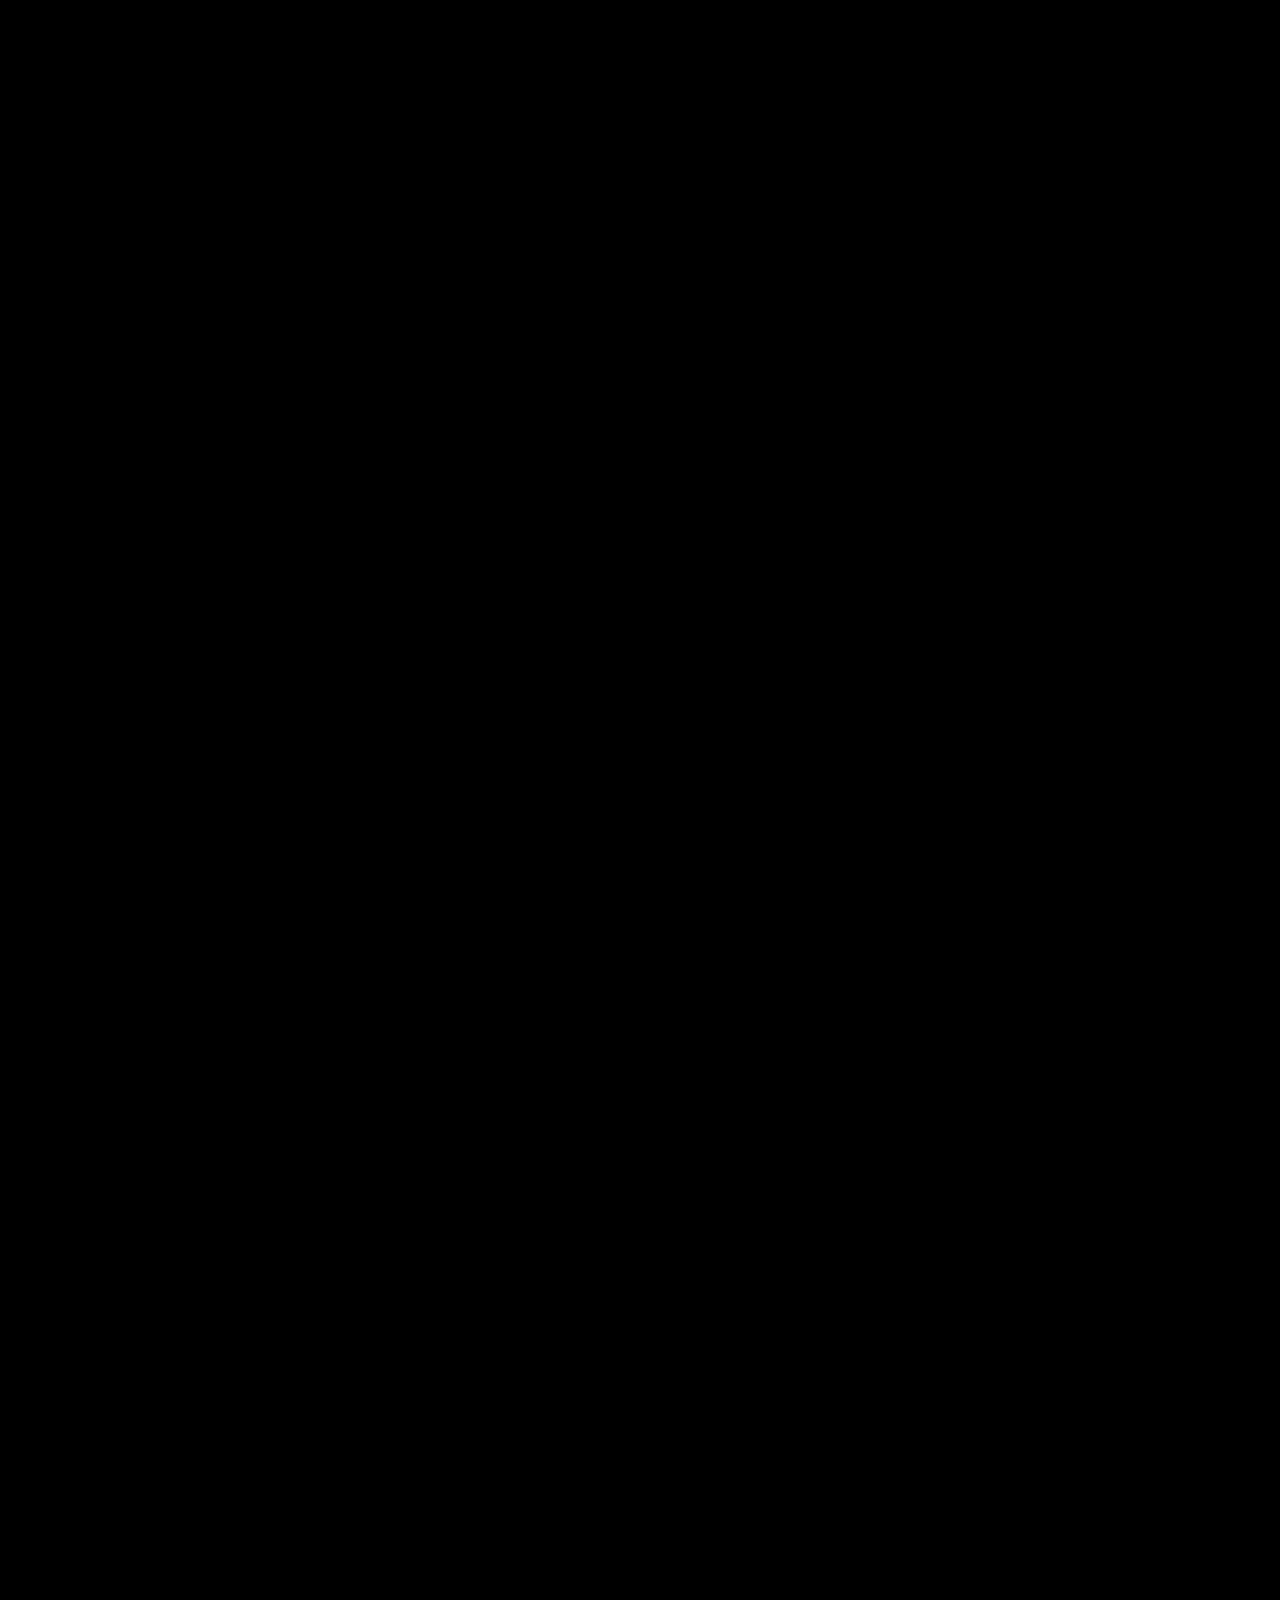
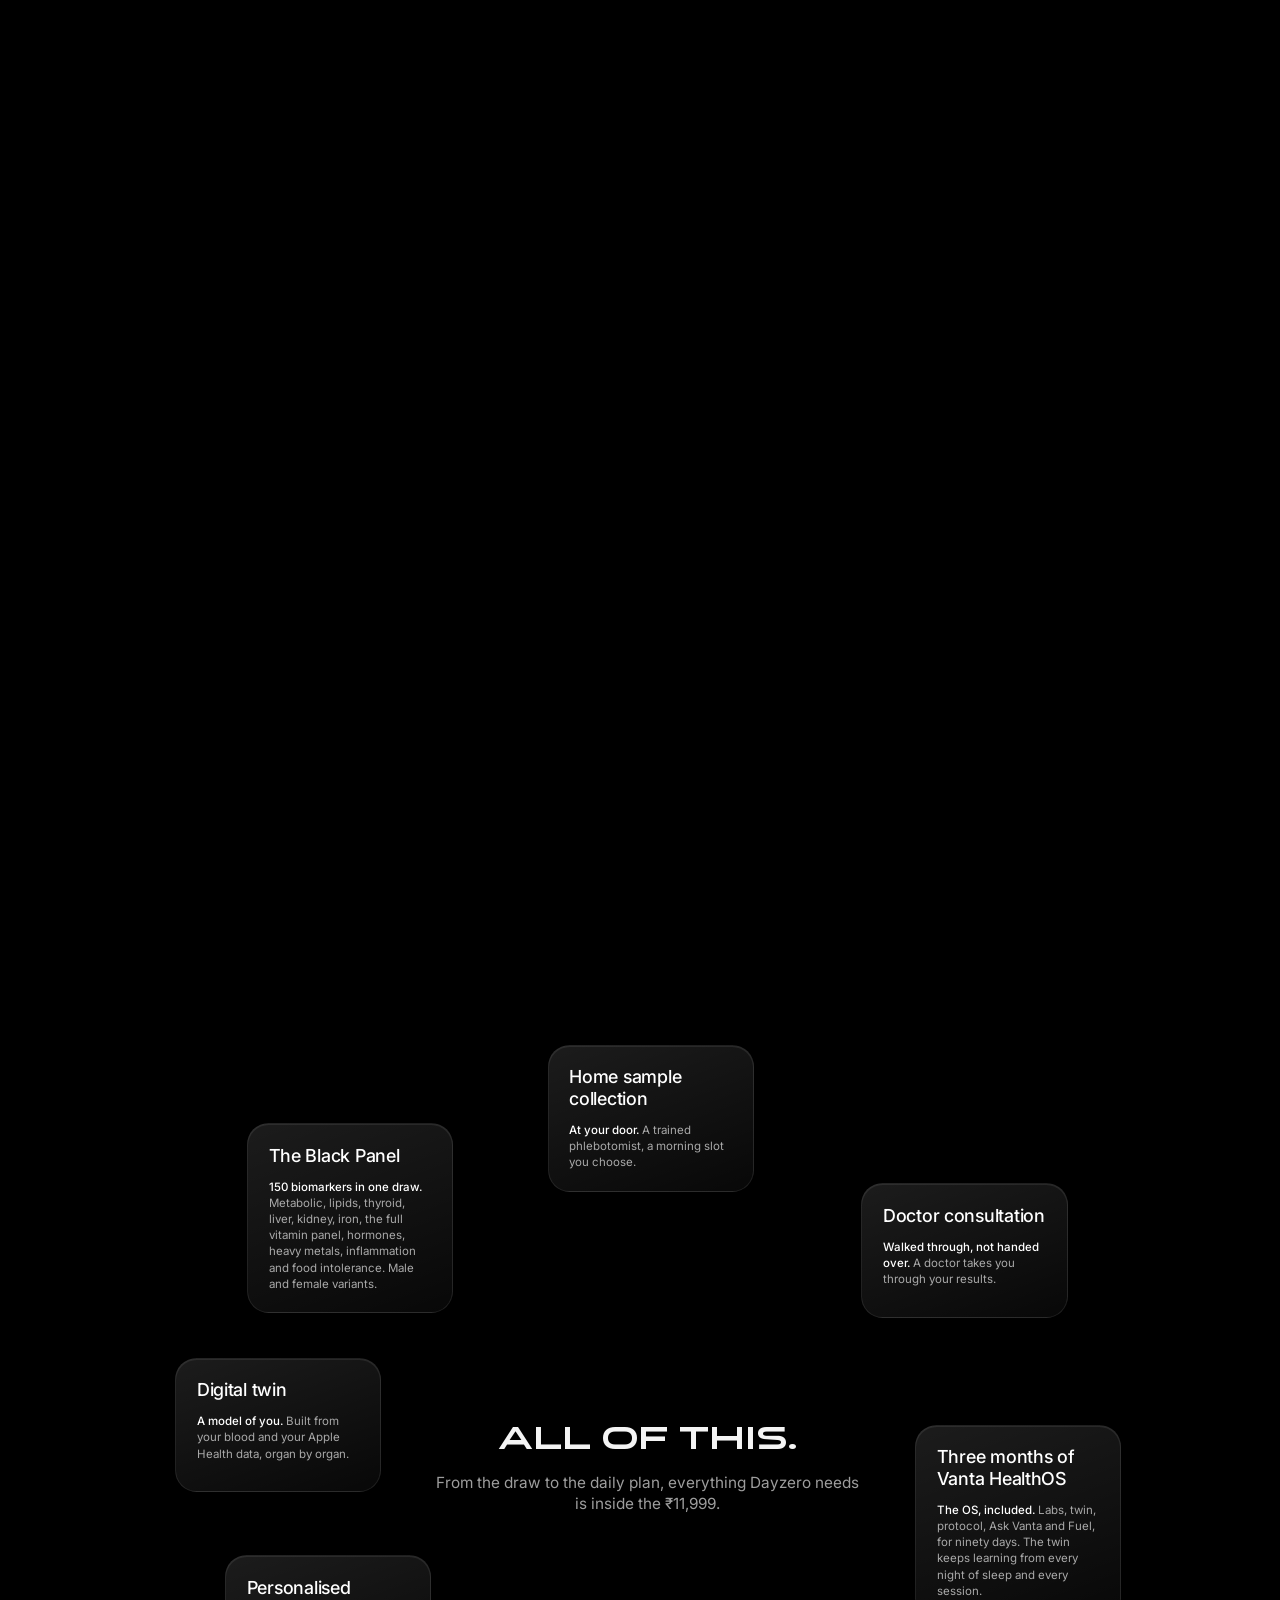
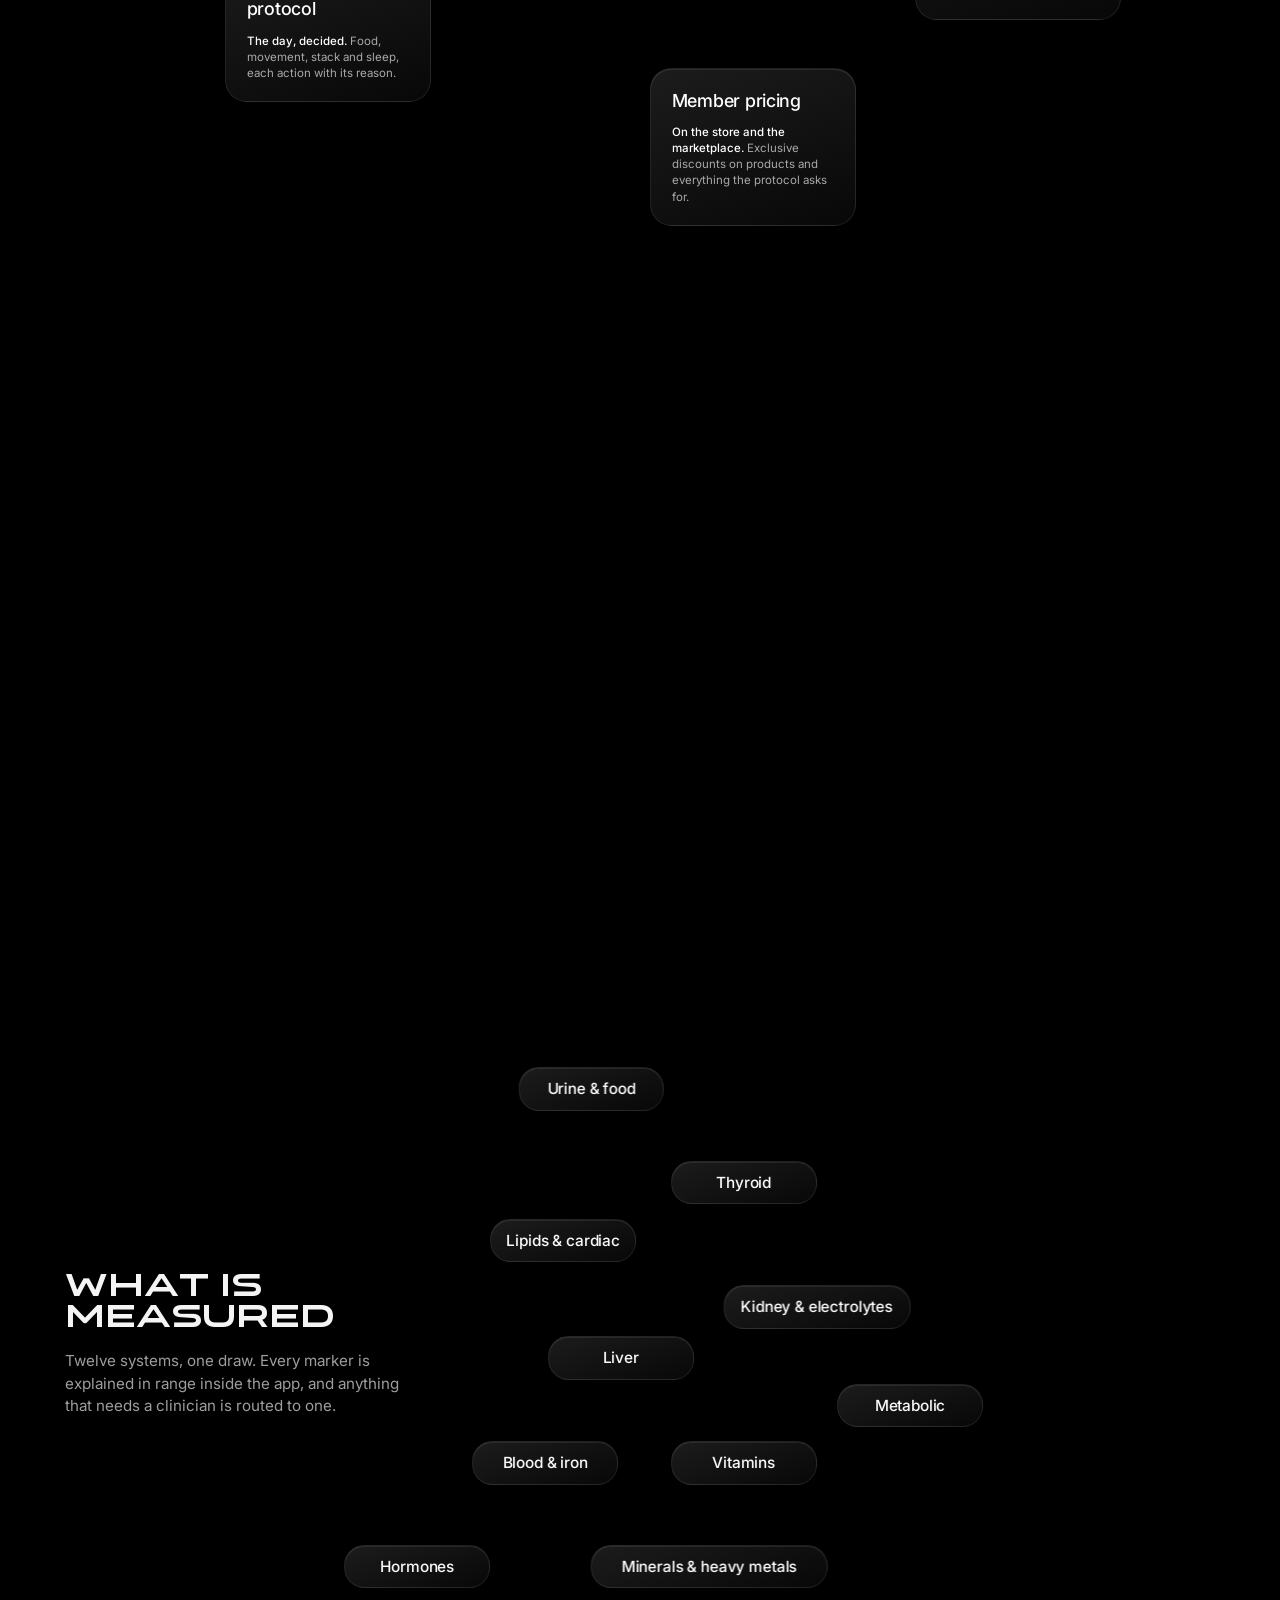
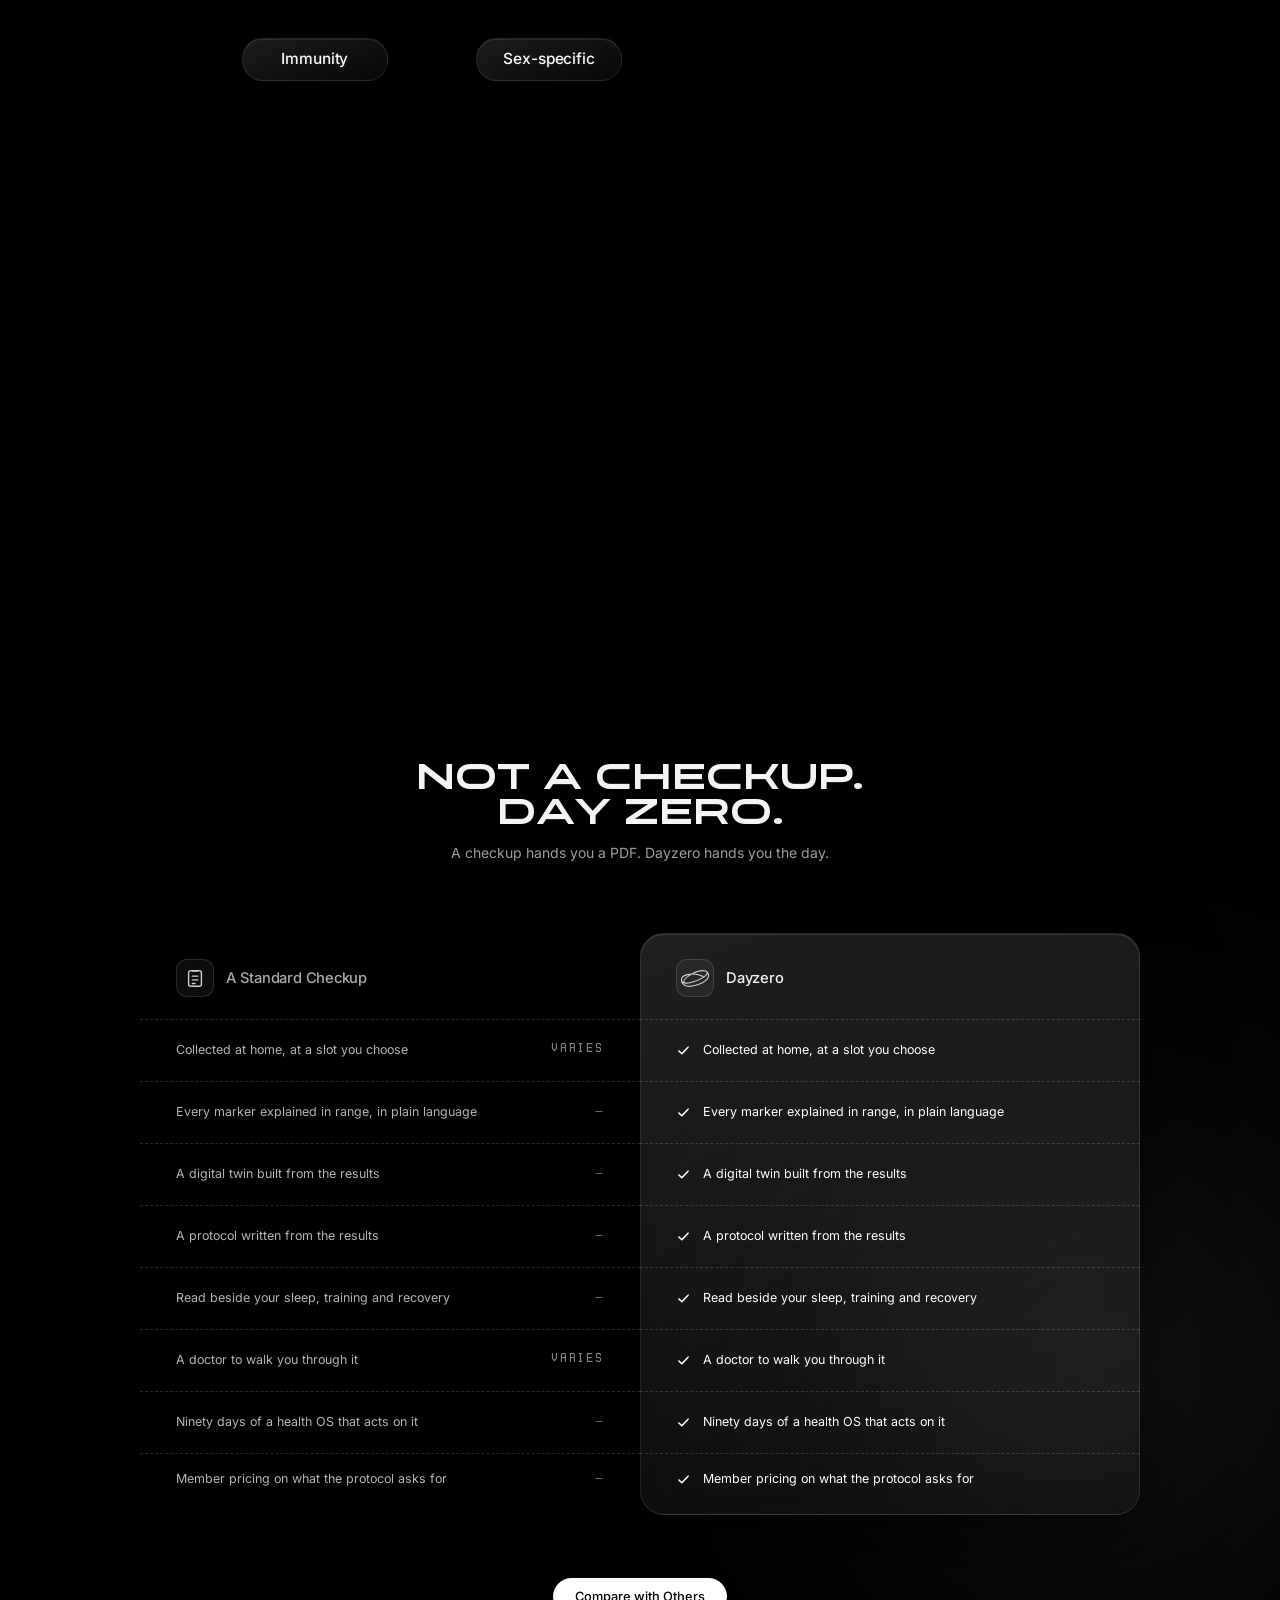
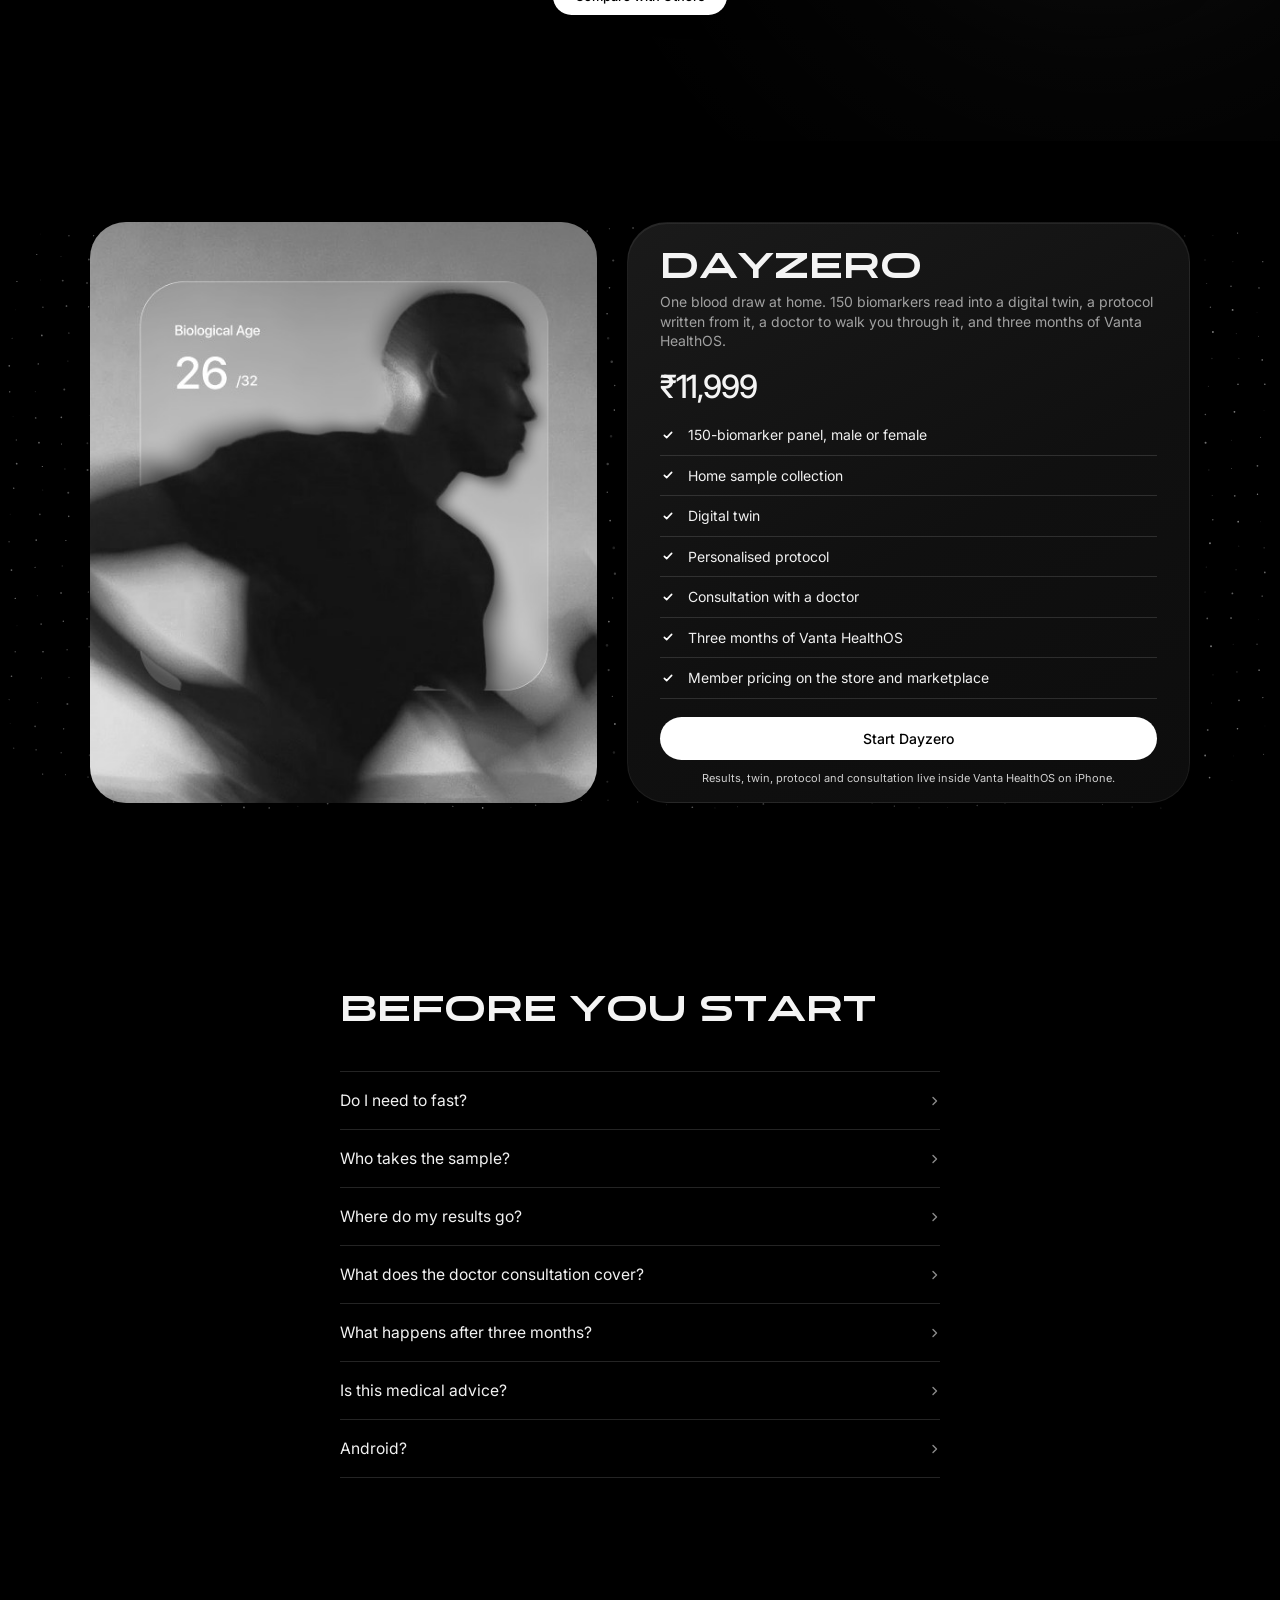
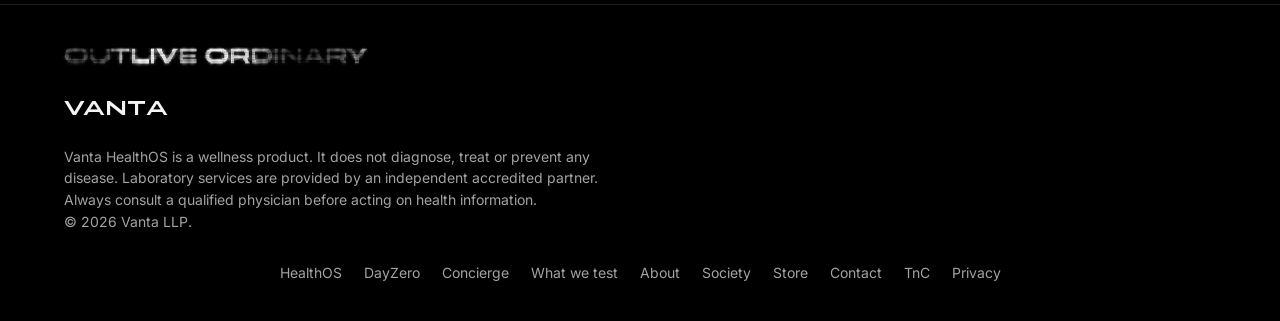
==== commit 00e8b5f6: "Phones: the hero text flows in the page and the bust sits centred below it, whatever the screen heig" ====
--- a/index.html
+++ b/index.html
@@ -392,6 +392,12 @@
 
   /* the footer on a phone: exactly as on the What we test page */
   @media (max-width: 640px) { .legal { font-size: .6875rem; line-height: 1.5; } .foot-links a, .foot-bot .foot-links a { font-size: .6875rem; } }
+
+  /* phones: the hero text is in the flow and the hero is as tall as it needs, so the bust always has room below the button */
+  @media (max-width: 640px) {
+    #hero { height: auto; min-height: 100dvh; padding-bottom: clamp(430px, 62vh, 560px); }
+    .hero-copy { position: relative; left: 0; right: 0; top: auto; transform: none; max-width: none; padding: 92px 20px 0; }
+  }
 </style>
 </head>
 <body>
@@ -790,7 +796,10 @@
       const FACE = -0.6, cf = Math.cos(FACE), sf = Math.sin(FACE);                          // turn the bust about its own vertical axis, so he looks at you
       for (let i = 0; i < n; i++) { const x = model.x[i] - 1195, z = model.z[i], nx = model.nx[i], nz = model.nz[i]; model.x[i] = 1195 + x * cf + z * sf; model.z[i] = -x * sf + z * cf; model.nx[i] = nx * cf + nz * sf; model.nz[i] = -nx * sf + nz * cf; }
     }
-    const M = model, s = Math.min(H * (W > H ? 0.92 : 0.6) / 845, W * (W > H ? 0.56 : 1.28) / 910), ox = (W > H ? W * 0.72 - 1195 * s : W * 0.56 - 1121 * s), oy = H * (W > H ? 0.13 : 0.575) - 165 * s;
+    const M = model; let hcx = 0, hcn = 0; for (let i = 0; i < M.n; i++) if (M.y[i] < 330) { hcx += M.x[i]; hcn++; } hcx = hcn ? hcx / hcn : 1121;                            // where his head is, side to side
+    const phone = W < 641 && H > W, hc = document.querySelector('.hero-copy'), headTop = phone && hc ? hc.offsetTop + hc.offsetHeight + 34 : H * 0.575;                  // on a phone he starts below the text
+    const s = phone ? Math.max(0.22, Math.min(W * 1.28 / 910, (H * 0.95 - headTop) / 640)) : Math.min(H * (W > H ? 0.92 : 0.6) / 845, W * (W > H ? 0.56 : 1.28) / 910),
+      ox = W > H ? W * 0.72 - 1195 * s : W * 0.5 - hcx * s, oy = phone ? headTop - 165 * s : H * (W > H ? 0.13 : 0.575) - 165 * s;
     const keep = [], nFront = M.n * 0.8 / (W < 700 ? 2 : 1);
     const step = W < 700 ? 2 : 1; for (let i = 0; i < M.n; i += step) if (M.y[i] < 1008) keep.push(i);
     N = keep.length; tx = new Float32Array(N); ty = new Float32Array(N); r = new Float32Array(N); zt = new Float32Array(N); zs0 = new Float32Array(N);
@@ -838,6 +847,7 @@
   new IntersectionObserver(([e]) => { visible = e.isIntersecting; }).observe(document.getElementById('hero'));
   window.replayDots = () => { build(); t0 = 0; };
   layout(); setTimeout(() => { build(); requestAnimationFrame(frame); }, 30);
+  { let first = true, rt2; const hero = document.getElementById('hero'); if (hero && window.ResizeObserver) new ResizeObserver(() => { if (first) { first = false; return; } clearTimeout(rt2); rt2 = setTimeout(() => { layout(); build(); }, 150); }).observe(hero); }
 })();
 
 /* ======================= STEPS: real 3D hands, a syringe and a phone, made of particles, morphing between poses ======================= */
